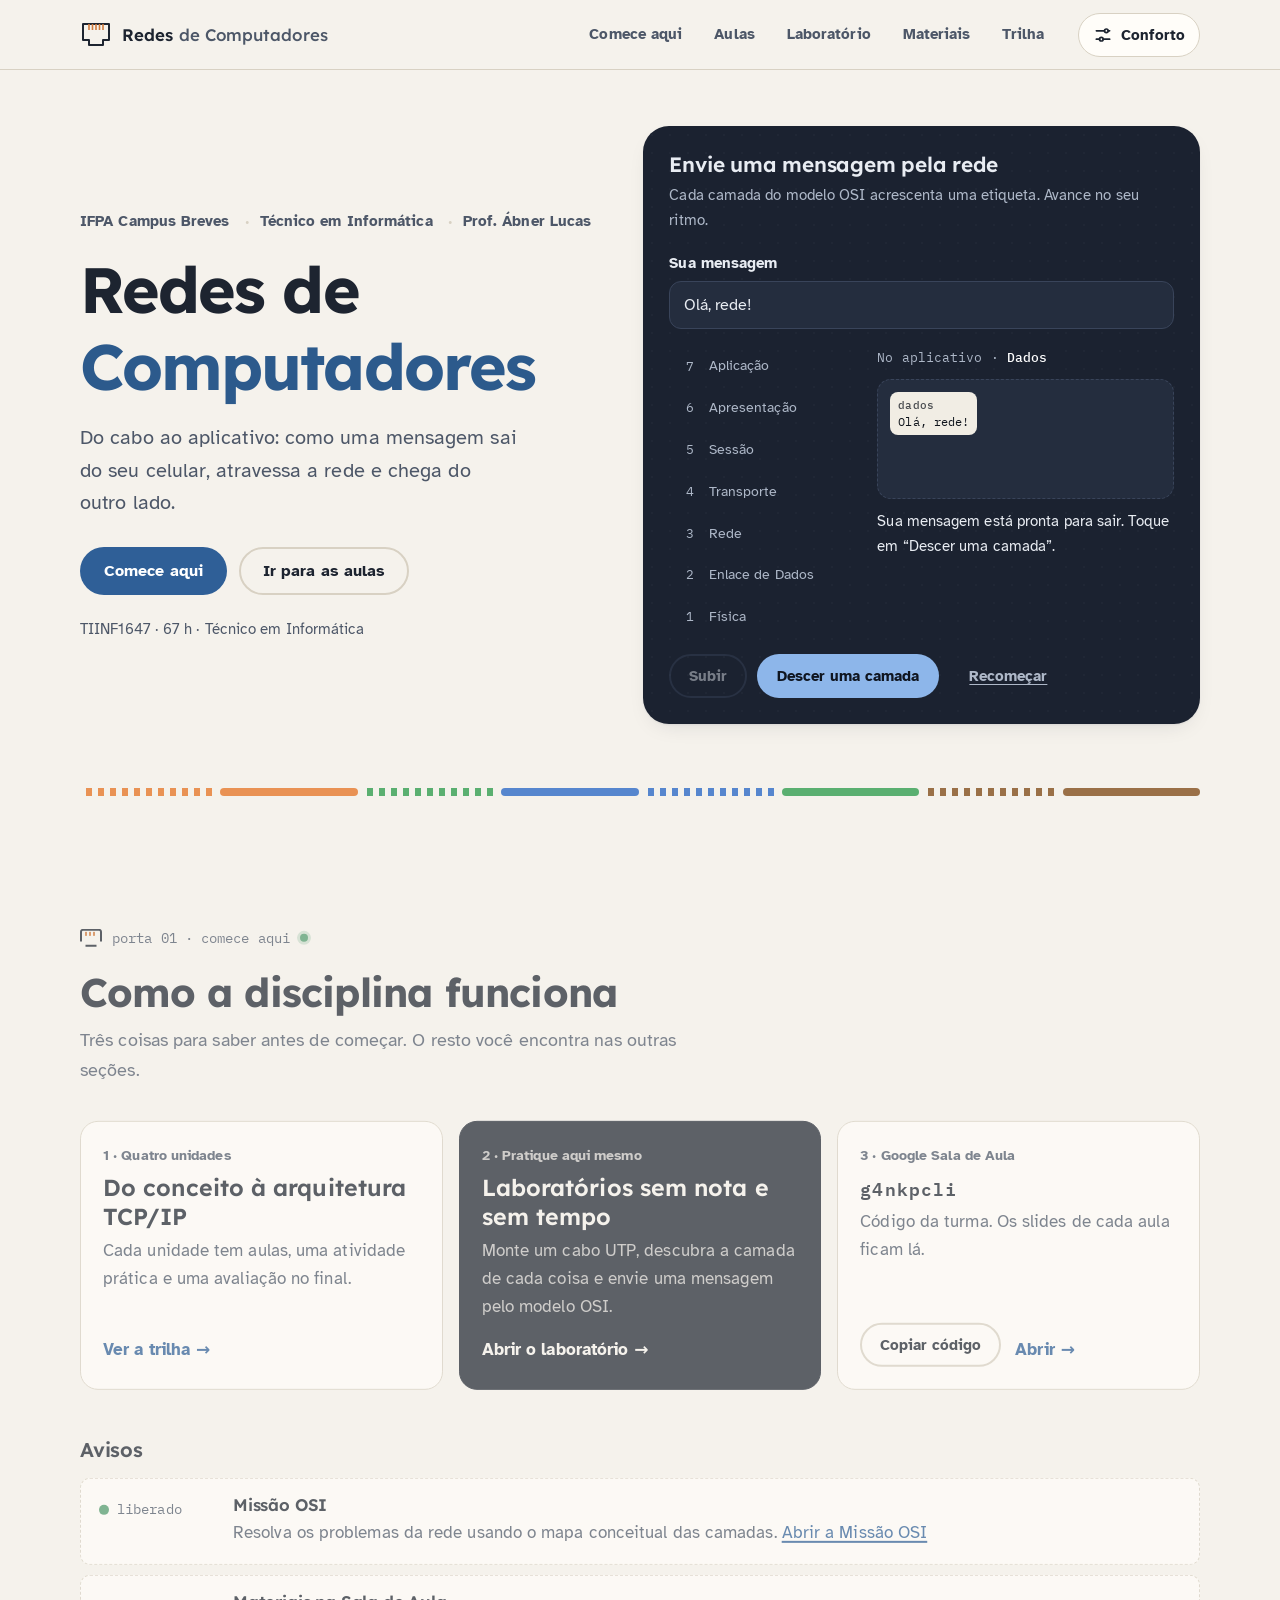
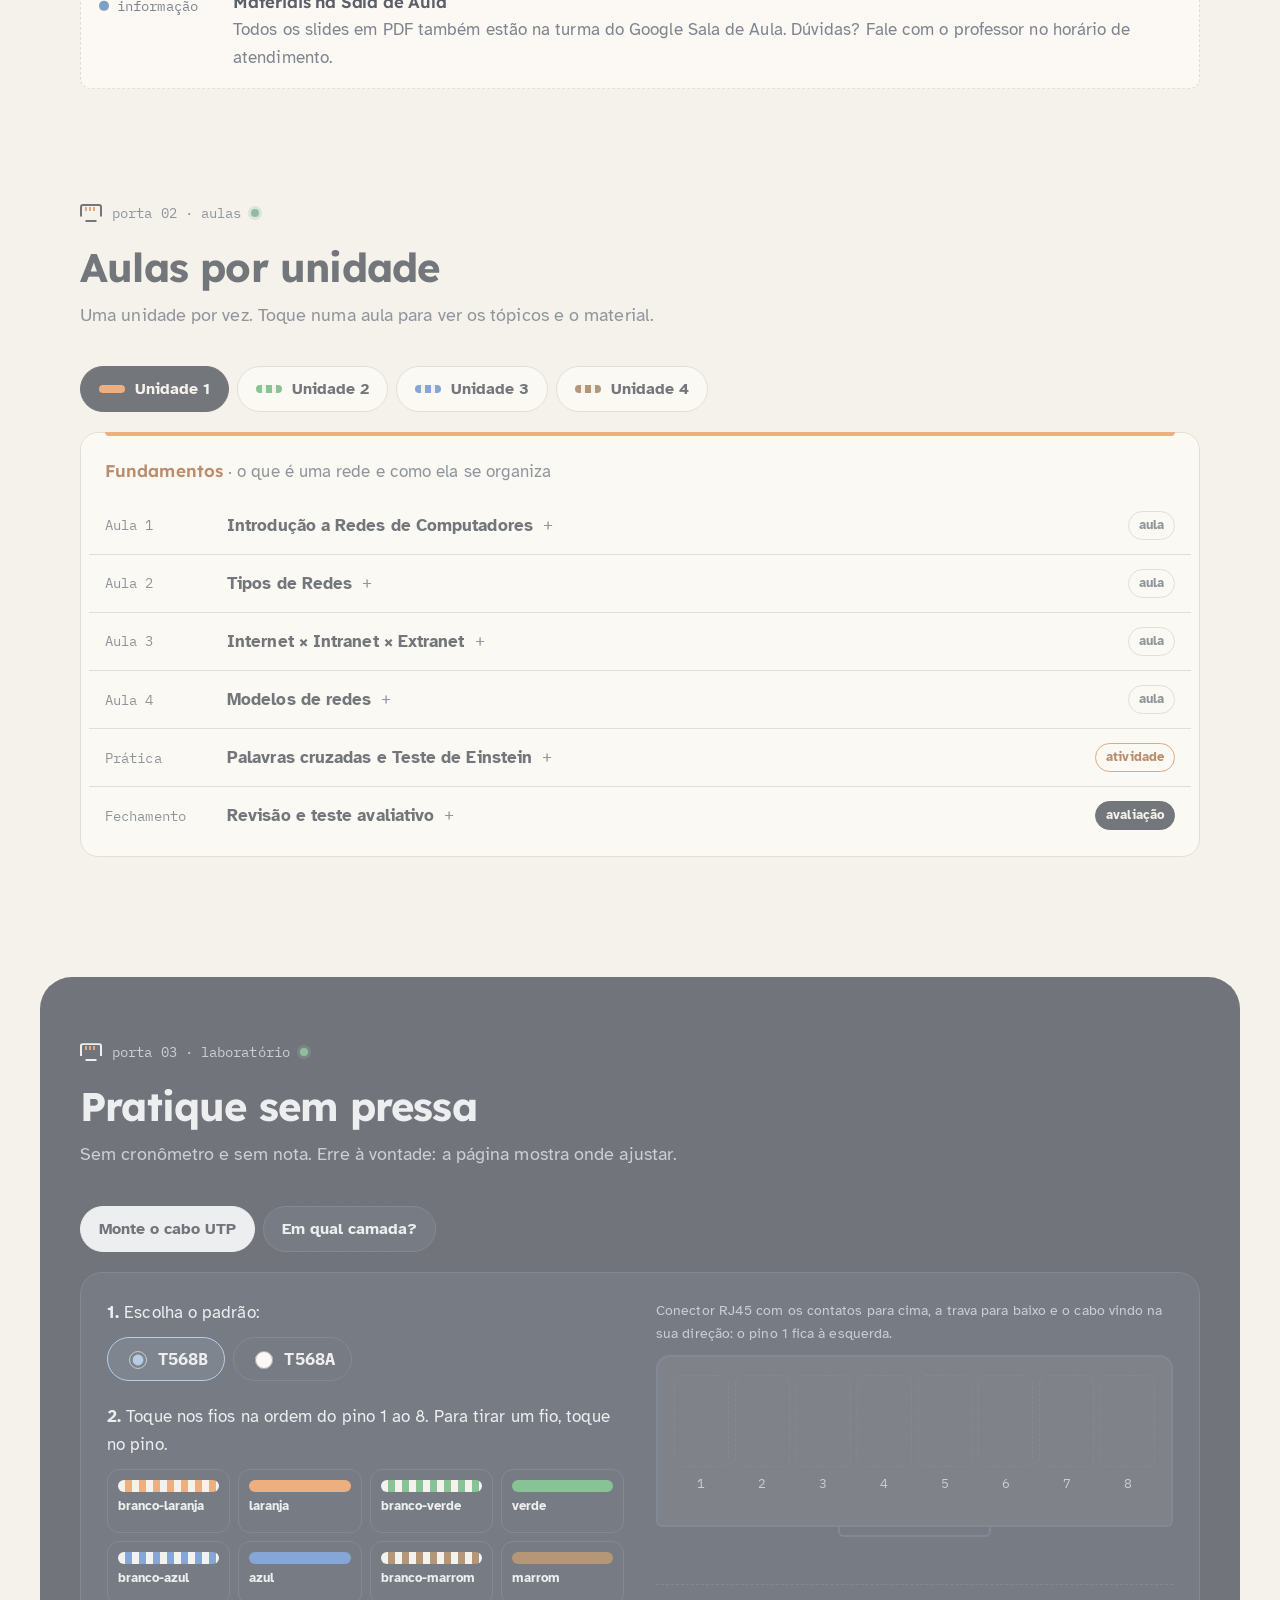
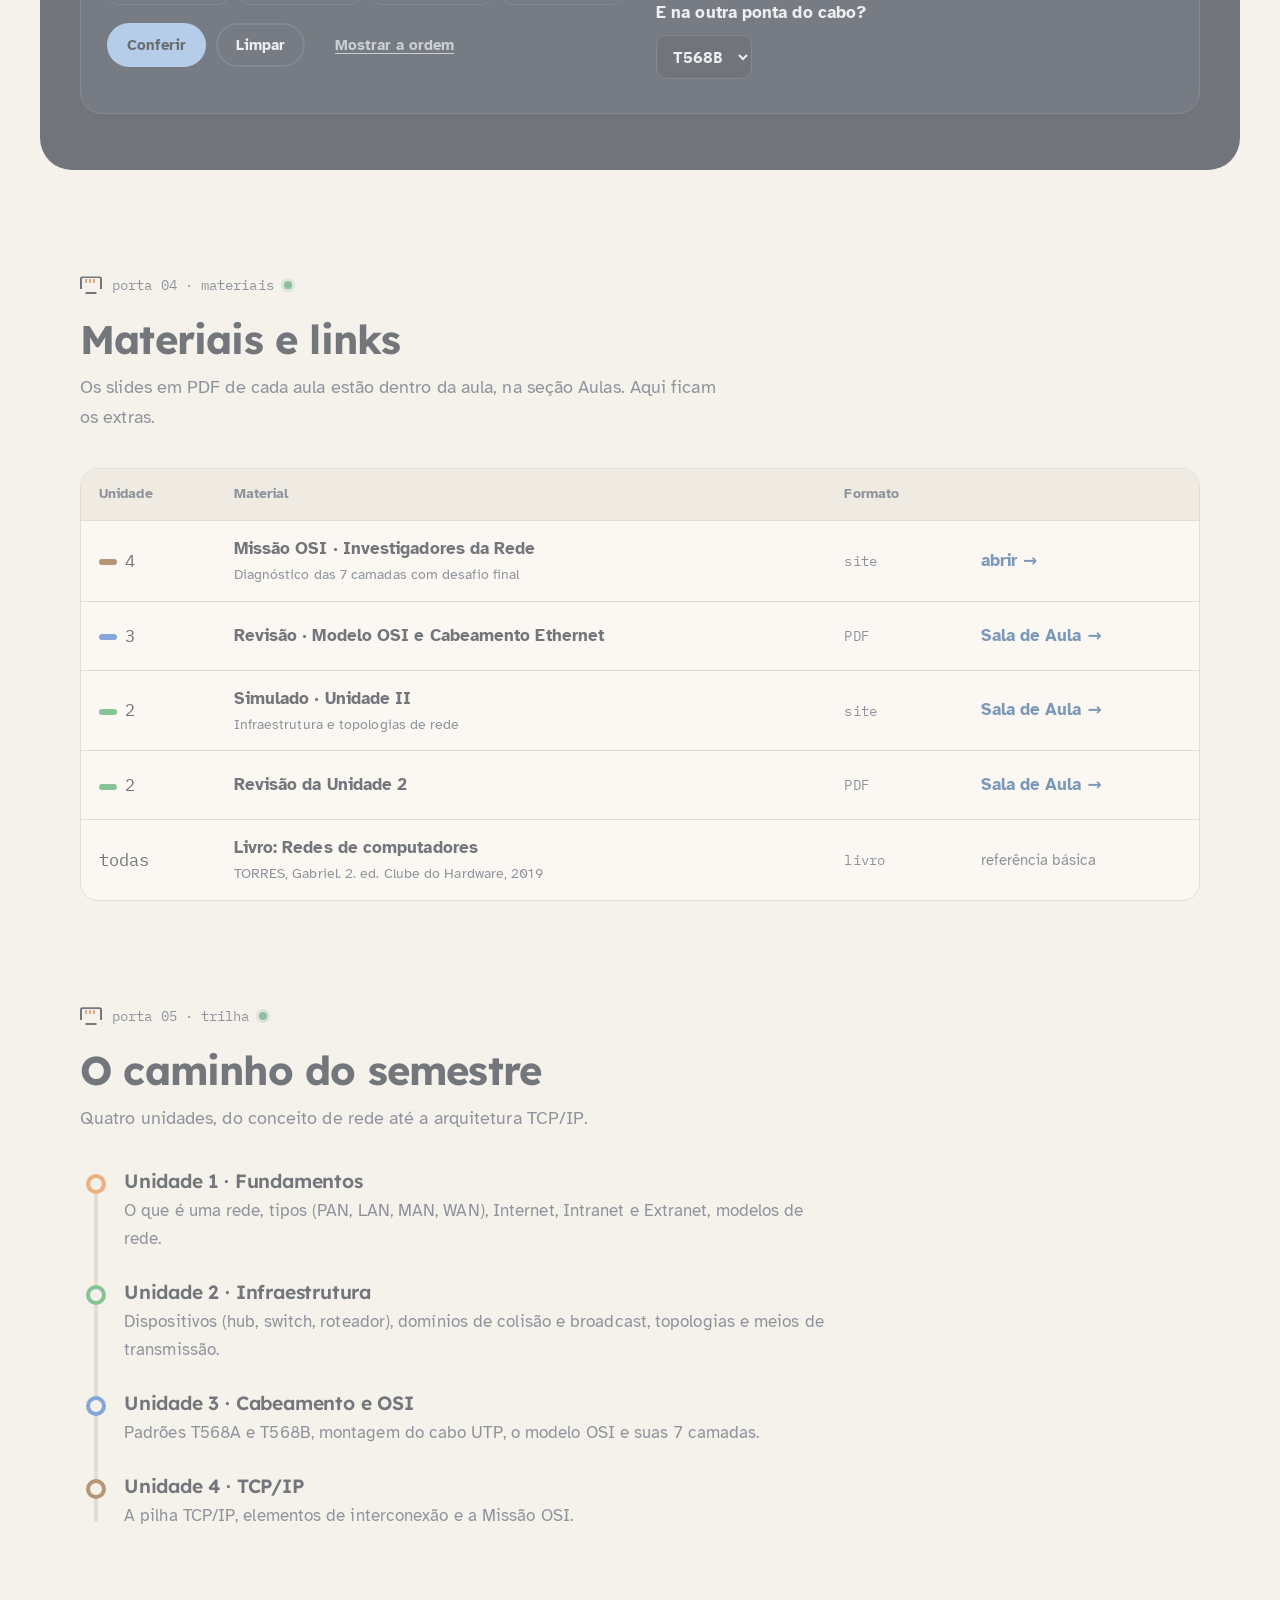
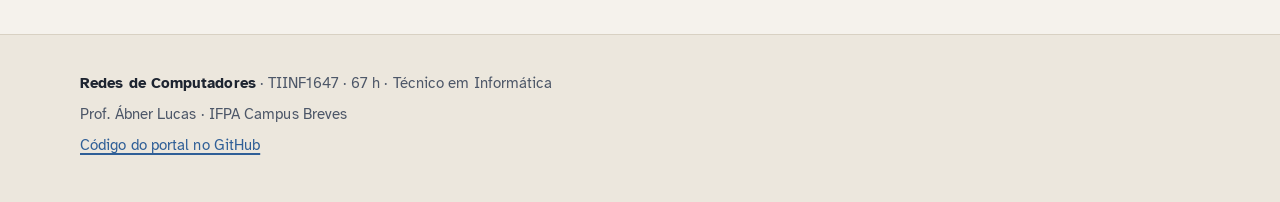
==== index.html @ 06b58ab9 "Portal da disciplina de Redes de Computadores Portal estático e sem datas: aulas por unidade, avisos" ====
<!DOCTYPE html>
<html lang="pt-BR">
<head>
    <meta charset="UTF-8">
    <meta name="viewport" content="width=device-width, initial-scale=1.0">
    <title>Redes de Computadores · IFPA Campus Breves</title>
    <meta name="description" content="Portal da disciplina de Redes de Computadores · Prof. Ábner Lucas · IFPA Campus Breves. Aulas por unidade, avisos, materiais e laboratórios de modelo OSI e cabo UTP.">
    <meta name="theme-color" content="#f5f2ec" media="(prefers-color-scheme: light)">
    <meta name="theme-color" content="#141922" media="(prefers-color-scheme: dark)">
    <link rel="icon" href="data:image/svg+xml,%3Csvg xmlns='http://www.w3.org/2000/svg' viewBox='0 0 32 32'%3E%3Crect width='32' height='32' rx='7' fill='%231b2230'/%3E%3Cpath d='M8 11h16v11h-4v3h-8v-3H8z' fill='none' stroke='%2384aee0' stroke-width='2.2' stroke-linejoin='round'/%3E%3Cpath d='M12 11v4M15 11v4M18 11v4M21 11v4' stroke='%23e69a64' stroke-width='1.6'/%3E%3C/svg%3E">

    <!-- Preferências aplicadas antes da primeira pintura (sem piscar):
         tema, modo calmo (sem animações) e texto maior. -->
    <script>
        (function () {
            var h = document.documentElement;
            function ler(k) { try { return localStorage.getItem(k); } catch (e) { return null; } }
            var tema = ler('rc:tema');
            var escuro = tema ? tema === 'escuro' : matchMedia('(prefers-color-scheme: dark)').matches;
            var calmo = ler('rc:calmo');
            h.dataset.tema = escuro ? 'escuro' : 'claro';
            h.dataset.calmo = calmo ? calmo : (matchMedia('(prefers-reduced-motion: reduce)').matches ? 'sim' : 'nao');
            h.dataset.texto = ler('rc:texto') || 'normal';
            h.classList.add('js');
        })();
    </script>

    <link rel="preconnect" href="https://fonts.googleapis.com">
    <link rel="preconnect" href="https://fonts.gstatic.com" crossorigin>
    <link href="https://fonts.googleapis.com/css2?family=Atkinson+Hyperlegible:ital,wght@0,400;0,700;1,400&family=IBM+Plex+Mono:wght@400;500&family=Lexend:wght@500;600;700&display=swap" rel="stylesheet">
    <link rel="stylesheet" href="style.css?v=2026.11.22b">
</head>
<body>
    <a class="pular" href="#conteudo">Pular para o conteúdo</a>

    <!-- Barra de leitura: um cabo que vai sendo "passado" -->
    <div class="progresso" aria-hidden="true"><span id="progresso-barra"></span></div>

    <!-- ============ CABEÇALHO (sempre visível: orientação previsível) ============ -->
    <header class="topo">
        <div class="topo-inner">
            <a href="#inicio" class="marca" aria-label="Redes de Computadores, voltar ao início">
                <svg class="marca-porta" viewBox="0 0 32 28" aria-hidden="true">
                    <path class="porta-corpo" d="M3 3h26v16h-6v5H9v-5H3z" />
                    <path class="porta-pinos" d="M9 3v6M12.5 3v6M16 3v6M19.5 3v6M23 3v6" />
                </svg>
                <span class="marca-texto">Redes <em>de Computadores</em></span>
            </a>

            <nav class="menu" id="menu" aria-label="Seções do portal">
                <a href="#comece">Comece aqui</a>
                <a href="#aulas">Aulas</a>
                <a href="#laboratorio">Laboratório</a>
                <a href="#materiais">Materiais</a>
                <a href="#trilha">Trilha</a>
            </nav>

            <div class="topo-acoes">
                <button class="botao-conforto" id="botao-conforto" type="button" aria-expanded="false" aria-controls="painel-conforto">
                    <svg viewBox="0 0 24 24" aria-hidden="true"><path d="M4 7h10M18 7h2M4 17h4M12 17h8" /><circle cx="16" cy="7" r="2.2" /><circle cx="10" cy="17" r="2.2" /></svg>
                    <span>Conforto</span>
                </button>
                <button class="botao-menu" id="botao-menu" type="button" aria-label="Abrir menu" aria-expanded="false" aria-controls="menu">
                    <span></span><span></span>
                </button>
            </div>
        </div>

        <!-- Painel de conforto: cada aluno ajusta a página do seu jeito (fica salvo no navegador) -->
        <div class="painel-conforto" id="painel-conforto" role="group" aria-label="Ajustes de conforto" hidden>
            <p class="painel-titulo">Deixe a página do seu jeito</p>
            <button type="button" class="chave" data-ajuste="calmo" aria-pressed="false">
                <span class="chave-trilho" aria-hidden="true"><span></span></span>
                <span><b>Modo calmo</b><small>Desliga animações e movimentos</small></span>
            </button>
            <button type="button" class="chave" data-ajuste="texto" aria-pressed="false">
                <span class="chave-trilho" aria-hidden="true"><span></span></span>
                <span><b>Texto maior</b><small>Aumenta letras e espaços</small></span>
            </button>
            <button type="button" class="chave" data-ajuste="tema" aria-pressed="false">
                <span class="chave-trilho" aria-hidden="true"><span></span></span>
                <span><b>Tema escuro</b><small>Menos brilho na tela</small></span>
            </button>
        </div>
    </header>

    <main id="conteudo">

        <!-- ============ ABERTURA ============ -->
        <section id="inicio" class="abertura">
            <div class="abertura-grade">
                <div class="abertura-texto">
                    <p class="kicker">
                        <span>IFPA Campus Breves</span>
                        <span>Técnico em Informática</span>
                        <span>Prof. Ábner Lucas</span>
                    </p>
                    <h1 class="titulo-grande">Redes de <span>Computadores</span></h1>
                    <p class="lead">Do cabo ao aplicativo: como uma mensagem sai do seu celular, atravessa a rede e chega do outro lado.</p>
                    <div class="botoes">
                        <a class="botao botao-cheio" href="#comece">Comece aqui</a>
                        <a class="botao botao-linha" href="#aulas">Ir para as aulas</a>
                    </div>
                    <p class="nota-rodape-hero">TIINF1647 · 67 h · Técnico em Informática</p>
                </div>

                <!-- Laboratório principal: encapsulamento passo a passo (o aluno controla o ritmo) -->
                <div class="lab-envio" id="lab-envio" aria-labelledby="envio-titulo">
                    <div class="lab-cabeca">
                        <h2 id="envio-titulo" class="lab-titulo">Envie uma mensagem pela rede</h2>
                        <p class="lab-sub">Cada camada do modelo OSI acrescenta uma etiqueta. Avance no seu ritmo.</p>
                    </div>

                    <label class="campo" for="envio-texto">
                        <span>Sua mensagem</span>
                        <input id="envio-texto" type="text" maxlength="40" value="Olá, rede!" autocomplete="off">
                    </label>

                    <div class="envio-corpo">
                        <ol class="pilha-osi" id="pilha-osi" aria-label="Camadas do modelo OSI"></ol>
                        <div class="envelope-area">
                            <p class="envelope-rotulo" id="envelope-pdu">Dados</p>
                            <div class="envelope" id="envelope" aria-hidden="true"></div>
                            <p class="envelope-explica" id="envelope-explica"></p>
                        </div>
                    </div>

                    <div class="lab-controles">
                        <button class="botao botao-linha botao-peq" type="button" id="envio-voltar">Subir</button>
                        <button class="botao botao-cheio botao-peq" type="button" id="envio-avancar">Descer uma camada</button>
                        <button class="botao botao-texto botao-peq" type="button" id="envio-reiniciar">Recomeçar</button>
                    </div>
                    <p class="sr-only" id="envio-status" aria-live="polite"></p>
                </div>
            </div>
        </section>

        <!-- Divisor: as 8 vias de um cabo T568B, na ordem dos pinos -->
        <div class="cabo-divisor" aria-hidden="true">
            <span class="via v-bl"></span><span class="via v-l"></span><span class="via v-bv"></span><span class="via v-a"></span>
            <span class="via v-ba"></span><span class="via v-v"></span><span class="via v-bm"></span><span class="via v-m"></span>
        </div>

        <!-- ============ COMECE AQUI ============ -->
        <section id="comece" class="secao" data-cena>
            <div class="secao-cabeca">
                <p class="etiqueta"><span class="porta-mini" aria-hidden="true"></span>porta 01 · comece aqui</p>
                <h2 class="titulo-secao">Como a disciplina funciona</h2>
                <p class="secao-intro">Três coisas para saber antes de começar. O resto você encontra nas outras seções.</p>
            </div>

            <div class="agora-grade">
                <article class="painel-agora">
                    <p class="painel-rotulo">1 · Quatro unidades</p>
                    <p class="painel-valor">Do conceito à arquitetura TCP/IP</p>
                    <p class="painel-detalhe">Cada unidade tem aulas, uma atividade prática e uma avaliação no final.</p>
                    <a class="link-seta" href="#trilha">Ver a trilha</a>
                </article>

                <article class="painel-agora painel-destaque">
                    <p class="painel-rotulo">2 · Pratique aqui mesmo</p>
                    <p class="painel-valor">Laboratórios sem nota e sem tempo</p>
                    <p class="painel-detalhe">Monte um cabo UTP, descubra a camada de cada coisa e envie uma mensagem pelo modelo OSI.</p>
                    <a class="link-seta" href="#laboratorio">Abrir o laboratório</a>
                </article>

                <!-- Troque o código abaixo a cada nova turma -->
                <article class="painel-agora">
                    <p class="painel-rotulo">3 · Google Sala de Aula</p>
                    <p class="painel-valor painel-codigo"><code id="codigo-sala">g4nkpcli</code></p>
                    <p class="painel-detalhe">Código da turma. Os slides de cada aula ficam lá.</p>
                    <div class="painel-acoes">
                        <button class="botao botao-linha botao-peq" type="button" id="copiar-codigo">Copiar código</button>
                        <a class="link-seta" href="https://classroom.google.com/" target="_blank" rel="noopener noreferrer">Abrir<span class="sr-only"> o Google Sala de Aula (abre em nova aba)</span></a>
                    </div>
                    <p class="sr-only" id="copiar-status" aria-live="polite"></p>
                </article>
            </div>

            <h3 class="subtitulo">Avisos</h3>
            <!--
                COMO ADICIONAR UM AVISO
                1. Copie um <li class="aviso"> e cole no TOPO da lista.
                2. data-tipo: "info" (informação, azul), "prazo" (atenção, laranja) ou "ok" (liberado, verde).
                3. Troque o rótulo (<span class="aviso-tipo">), o título e o texto.
                Dica: mantenha no máximo 3 avisos; apague os antigos.
            -->
            <ul class="avisos">
                <li class="aviso" data-tipo="ok">
                    <span class="aviso-tipo">liberado</span>
                    <div>
                        <h4>Missão OSI</h4>
                        <p>Resolva os problemas da rede usando o mapa conceitual das camadas. <a href="https://osi.profabnerlucas.com/" target="_blank" rel="noopener noreferrer">Abrir a Missão OSI<span class="sr-only"> (abre em nova aba)</span></a></p>
                    </div>
                </li>
                <li class="aviso" data-tipo="info">
                    <span class="aviso-tipo">informação</span>
                    <div>
                        <h4>Materiais na Sala de Aula</h4>
                        <p>Todos os slides em PDF também estão na turma do Google Sala de Aula. Dúvidas? Fale com o professor no horário de atendimento.</p>
                    </div>
                </li>
            </ul>
        </section>

        <!-- ============ AULAS ============ -->
        <section id="aulas" class="secao" data-cena>
            <div class="secao-cabeca">
                <p class="etiqueta"><span class="porta-mini" aria-hidden="true"></span>porta 02 · aulas</p>
                <h2 class="titulo-secao">Aulas por unidade</h2>
                <p class="secao-intro">Uma unidade por vez. Toque numa aula para ver os tópicos e o material.</p>
            </div>

            <!-- Cada unidade tem a cor de um par do cabo de rede. A última aba aberta fica lembrada no navegador. -->
            <div class="abas" role="tablist" aria-label="Unidades">
                <button role="tab" class="aba" id="aba-u1" aria-controls="u1" aria-selected="true" data-par="laranja"><span class="aba-cor" aria-hidden="true"></span>Unidade 1</button>
                <button role="tab" class="aba" id="aba-u2" aria-controls="u2" aria-selected="false" data-par="verde" tabindex="-1"><span class="aba-cor" aria-hidden="true"></span>Unidade 2</button>
                <button role="tab" class="aba" id="aba-u3" aria-controls="u3" aria-selected="false" data-par="azul" tabindex="-1"><span class="aba-cor" aria-hidden="true"></span>Unidade 3</button>
                <button role="tab" class="aba" id="aba-u4" aria-controls="u4" aria-selected="false" data-par="marrom" tabindex="-1"><span class="aba-cor" aria-hidden="true"></span>Unidade 4</button>
            </div>

            <!--
                COMO ADICIONAR UMA AULA
                1. Dentro do painel da unidade (<div role="tabpanel">), copie um <li class="aula">.
                2. data-tipo: "aula", "atividade" ou "avaliacao". Troque o número, o título, os tópicos e o material.
                3. Material em PDF: coloque o arquivo em docs/ e use href="./docs/NomeDoArquivo.pdf".
                   Enquanto o PDF estiver só na Sala de Aula, o link aponta para lá.
            -->
            <div class="paineis-unidade">
                <!-- UNIDADE 1 -->
                <div role="tabpanel" class="painel-unidade" id="u1" aria-labelledby="aba-u1" data-par="laranja">
                    <p class="unidade-resumo"><b>Fundamentos</b> · o que é uma rede e como ela se organiza</p>
                    <ul class="aulas">
                        <li class="aula" data-tipo="aula">
                            <details>
                                <summary><span class="aula-num">Aula 1</span><span class="aula-titulo">Introdução a Redes de Computadores</span><span class="selo">aula</span></summary>
                                <div class="aula-corpo">
                                    <ul class="topicos"><li>Apresentação da disciplina</li><li>Conceitos fundamentais em redes</li><li>Evolução das redes</li><li>Algumas classificações de redes</li><li>Questões sociais</li></ul>
                                    <p class="material">Material: <a href="https://classroom.google.com/" target="_blank" rel="noopener noreferrer">Introdução às Redes (PDF, na Sala de Aula)<span class="sr-only"> (abre em nova aba)</span></a></p>
                                </div>
                            </details>
                        </li>
                        <li class="aula" data-tipo="aula">
                            <details>
                                <summary><span class="aula-num">Aula 2</span><span class="aula-titulo">Tipos de Redes</span><span class="selo">aula</span></summary>
                                <div class="aula-corpo">
                                    <ul class="topicos"><li>Classificação das redes quanto à abrangência</li><li>Redes PAN, LAN, CAN, MAN e WAN e suas versões sem fio</li></ul>
                                    <p class="material">Material: <a href="https://classroom.google.com/" target="_blank" rel="noopener noreferrer">Tipos de Redes (PDF, na Sala de Aula)<span class="sr-only"> (abre em nova aba)</span></a></p>
                                </div>
                            </details>
                        </li>
                        <li class="aula" data-tipo="aula">
                            <details>
                                <summary><span class="aula-num">Aula 3</span><span class="aula-titulo">Internet × Intranet × Extranet</span><span class="selo">aula</span></summary>
                                <div class="aula-corpo">
                                    <ul class="topicos"><li>Navegando pelos mares da Net</li><li>Diferenças entre Internet, Intranet e Extranet</li><li>Benefícios e desafios do uso de Intranet e Extranet</li></ul>
                                    <p class="material">Material: <a href="https://classroom.google.com/" target="_blank" rel="noopener noreferrer">Internet, Intranet e Extranet (PDF, na Sala de Aula)<span class="sr-only"> (abre em nova aba)</span></a></p>
                                </div>
                            </details>
                        </li>
                        <li class="aula" data-tipo="aula">
                            <details>
                                <summary><span class="aula-num">Aula 4</span><span class="aula-titulo">Modelos de redes</span><span class="selo">aula</span></summary>
                                <div class="aula-corpo">
                                    <ul class="topicos"><li>Modelo centralizado</li><li>Modelo cliente-servidor</li><li>Modelo distribuído</li><li>Modelo ponto a ponto</li></ul>
                                    <p class="material">Material: <a href="https://classroom.google.com/" target="_blank" rel="noopener noreferrer">Modelos de Redes (PDF, na Sala de Aula)<span class="sr-only"> (abre em nova aba)</span></a></p>
                                </div>
                            </details>
                        </li>
                        <li class="aula" data-tipo="atividade">
                            <details>
                                <summary><span class="aula-num">Prática</span><span class="aula-titulo">Palavras cruzadas e Teste de Einstein</span><span class="selo">atividade</span></summary>
                                <div class="aula-corpo"><p>Atividade em sala: jogo de palavras cruzadas com os termos da unidade e o desafio do Teste de Einstein.</p></div>
                            </details>
                        </li>
                        <li class="aula" data-tipo="avaliacao">
                            <details>
                                <summary><span class="aula-num">Fechamento</span><span class="aula-titulo">Revisão e teste avaliativo</span><span class="selo">avaliação</span></summary>
                                <div class="aula-corpo"><p>Revisão da unidade e 1ª avaliação.</p></div>
                            </details>
                        </li>
                    </ul>
                </div>

                <!-- UNIDADE 2 -->
                <div role="tabpanel" class="painel-unidade" id="u2" aria-labelledby="aba-u2" data-par="verde" hidden>
                    <p class="unidade-resumo"><b>Infraestrutura e topologias</b> · os equipamentos e os caminhos da rede</p>
                    <ul class="aulas">
                        <li class="aula" data-tipo="aula">
                            <details>
                                <summary><span class="aula-num">Aula 5</span><span class="aula-titulo">Dispositivos de interconexão de redes</span><span class="selo">aula</span></summary>
                                <div class="aula-corpo">
                                    <ul class="topicos"><li>Placa de rede</li><li>Repetidor e hub</li><li>Ponte e modem</li><li>Switch e roteador</li></ul>
                                    <p class="material">Material: <a href="https://classroom.google.com/" target="_blank" rel="noopener noreferrer">Dispositivos de interconexão (PDF, na Sala de Aula)<span class="sr-only"> (abre em nova aba)</span></a></p>
                                </div>
                            </details>
                        </li>
                        <li class="aula" data-tipo="aula">
                            <details>
                                <summary><span class="aula-num">Aula 6</span><span class="aula-titulo">Domínios e tipos de servidores</span><span class="selo">aula</span></summary>
                                <div class="aula-corpo">
                                    <ul class="topicos"><li>Domínio de broadcast</li><li>Domínio de colisão</li></ul>
                                    <p class="material">Material: <a href="https://classroom.google.com/" target="_blank" rel="noopener noreferrer">Domínios em redes (PDF, na Sala de Aula)<span class="sr-only"> (abre em nova aba)</span></a></p>
                                </div>
                            </details>
                        </li>
                        <li class="aula" data-tipo="aula">
                            <details>
                                <summary><span class="aula-num">Aula 7</span><span class="aula-titulo">Topologias e arquiteturas de redes</span><span class="selo">aula</span></summary>
                                <div class="aula-corpo">
                                    <ul class="topicos"><li>Tipos de transmissão de dados</li><li>Topologias físicas</li></ul>
                                    <p class="material">Material: <a href="https://classroom.google.com/" target="_blank" rel="noopener noreferrer">Topologias (PDF, na Sala de Aula)<span class="sr-only"> (abre em nova aba)</span></a></p>
                                </div>
                            </details>
                        </li>
                        <li class="aula" data-tipo="atividade">
                            <details>
                                <summary><span class="aula-num">Prática</span><span class="aula-titulo">A Vila Linkshire</span><span class="selo">atividade</span></summary>
                                <div class="aula-corpo"><p>Atividade em sala de aula.</p></div>
                            </details>
                        </li>
                        <li class="aula" data-tipo="aula">
                            <details>
                                <summary><span class="aula-num">Aula 8</span><span class="aula-titulo">Meios de transmissão</span><span class="selo">aula</span></summary>
                                <div class="aula-corpo">
                                    <ul class="topicos"><li>Meios guiados: fios de cobre e fibra óptica</li><li>Meios não guiados</li></ul>
                                    <p class="material">Material: <a href="https://classroom.google.com/" target="_blank" rel="noopener noreferrer">Meios de transmissão (PDF, na Sala de Aula)<span class="sr-only"> (abre em nova aba)</span></a></p>
                                </div>
                            </details>
                        </li>
                        <li class="aula" data-tipo="avaliacao">
                            <details>
                                <summary><span class="aula-num">Fechamento</span><span class="aula-titulo">Revisão e atividades avaliativas</span><span class="selo">avaliação</span></summary>
                                <div class="aula-corpo">
                                    <ul class="topicos"><li>Revisão da Unidade 2 (PDF)</li><li>Simulado · Unidade II: Infraestrutura e Topologias de Rede</li><li>Recuperação da 2ª avaliação</li></ul>
                                    <p class="material">Os materiais estão na <a href="https://classroom.google.com/" target="_blank" rel="noopener noreferrer">Sala de Aula<span class="sr-only"> (abre em nova aba)</span></a>.</p>
                                </div>
                            </details>
                        </li>
                    </ul>
                </div>

                <!-- UNIDADE 3 -->
                <div role="tabpanel" class="painel-unidade" id="u3" aria-labelledby="aba-u3" data-par="azul" hidden>
                    <p class="unidade-resumo"><b>Cabeamento e modelo OSI</b> · do cabo às sete camadas</p>
                    <ul class="aulas">
                        <li class="aula" data-tipo="aula">
                            <details>
                                <summary><span class="aula-num">Aula 9</span><span class="aula-titulo">Padrões em cabos Ethernet</span><span class="selo">aula</span></summary>
                                <div class="aula-corpo">
                                    <ul class="topicos"><li>Padrões de pinagem T568A e T568B</li><li>Diafonia e a técnica do cancelamento</li><li>Cabo pino a pino (direto) e crossover (cruzado)</li></ul>
                                    <p class="material">Material: <a href="https://classroom.google.com/" target="_blank" rel="noopener noreferrer">Padrões em cabos Ethernet (PDF, na Sala de Aula)<span class="sr-only"> (abre em nova aba)</span></a> · Pratique no <a href="#laboratorio">laboratório do cabo UTP</a>.</p>
                                </div>
                            </details>
                        </li>
                        <li class="aula" data-tipo="atividade">
                            <details>
                                <summary><span class="aula-num">Aula 10</span><span class="aula-titulo">Montando cabo UTP</span><span class="selo">prática</span></summary>
                                <div class="aula-corpo">
                                    <ul class="topicos"><li>Padrões de pinagem T568A e T568B</li><li>Confecção do cabo em sala</li></ul>
                                    <p class="material">Material: <a href="https://classroom.google.com/" target="_blank" rel="noopener noreferrer">Montando cabo UTP (PDF, na Sala de Aula)<span class="sr-only"> (abre em nova aba)</span></a></p>
                                </div>
                            </details>
                        </li>
                        <li class="aula" data-tipo="aula">
                            <details>
                                <summary><span class="aula-num">Aula 11</span><span class="aula-titulo">Modelo teórico de redes: OSI</span><span class="selo">aula</span></summary>
                                <div class="aula-corpo">
                                    <ul class="topicos"><li>Padronização</li><li>A ISO</li><li>O modelo OSI</li></ul>
                                    <p class="material">Material: <a href="https://classroom.google.com/" target="_blank" rel="noopener noreferrer">Modelo teórico de redes (PDF, na Sala de Aula)<span class="sr-only"> (abre em nova aba)</span></a></p>
                                </div>
                            </details>
                        </li>
                        <li class="aula" data-tipo="aula">
                            <details>
                                <summary><span class="aula-num">Aula 12</span><span class="aula-titulo">Camadas do modelo OSI</span><span class="selo">aula</span></summary>
                                <div class="aula-corpo">
                                    <ul class="topicos"><li>Aplicação, Apresentação e Sessão</li><li>Transporte e Rede</li><li>Enlace de Dados e Física</li></ul>
                                    <p class="material">Material: <a href="https://classroom.google.com/" target="_blank" rel="noopener noreferrer">Camadas do modelo OSI (PDF, na Sala de Aula)<span class="sr-only"> (abre em nova aba)</span></a> · Teste no <a href="#inicio">laboratório de envio</a>.</p>
                                </div>
                            </details>
                        </li>
                        <li class="aula" data-tipo="avaliacao">
                            <details>
                                <summary><span class="aula-num">Fechamento</span><span class="aula-titulo">Revisão e teste avaliativo</span><span class="selo">avaliação</span></summary>
                                <div class="aula-corpo">
                                    <p>Teste em sala sobre modelo OSI e cabeamento, com questionário de apoio.</p>
                                    <p class="material">Material: <a href="https://classroom.google.com/" target="_blank" rel="noopener noreferrer">Revisão · Modelo OSI e Cabeamento Ethernet (PDF, na Sala de Aula)<span class="sr-only"> (abre em nova aba)</span></a></p>
                                </div>
                            </details>
                        </li>
                    </ul>
                </div>

                <!-- UNIDADE 4 -->
                <div role="tabpanel" class="painel-unidade" id="u4" aria-labelledby="aba-u4" data-par="marrom" hidden>
                    <p class="unidade-resumo"><b>Arquitetura TCP/IP</b> · o modelo que a internet usa de verdade</p>
                    <ul class="aulas">
                        <li class="aula" data-tipo="aula">
                            <details>
                                <summary><span class="aula-num">Aula 13</span><span class="aula-titulo">Arquitetura de redes: TCP/IP</span><span class="selo">aula</span></summary>
                                <div class="aula-corpo">
                                    <ul class="topicos"><li>Pilha de protocolos e camadas do TCP/IP</li><li>Elementos de interconexão</li></ul>
                                    <p class="material">Material: <a href="https://classroom.google.com/" target="_blank" rel="noopener noreferrer">Modelo TCP/IP (PDF, na Sala de Aula)<span class="sr-only"> (abre em nova aba)</span></a></p>
                                </div>
                            </details>
                        </li>
                        <li class="aula" data-tipo="atividade">
                            <details>
                                <summary><span class="aula-num">Prática</span><span class="aula-titulo">Missão OSI</span><span class="selo">atividade</span></summary>
                                <div class="aula-corpo">
                                    <p>Objetivo: identificar e resolver problemas ligados ao modelo OSI, usando o mapa conceitual como referência.</p>
                                    <ul class="topicos"><li>Acesse a plataforma pelo botão abaixo</li><li>Responda com suas palavras, de acordo com o que conseguiu compreender</li></ul>
                                    <p class="material"><a class="botao botao-cheio botao-peq" href="https://osi.profabnerlucas.com/" target="_blank" rel="noopener noreferrer">Abrir a Missão OSI<span class="sr-only"> (abre em nova aba)</span></a></p>
                                </div>
                            </details>
                        </li>
                        <li class="aula" data-tipo="avaliacao">
                            <details>
                                <summary><span class="aula-num">Fechamento</span><span class="aula-titulo">Avaliação final da unidade</span><span class="selo">avaliação</span></summary>
                                <div class="aula-corpo"><p>Revisão do modelo OSI e da arquitetura TCP/IP.</p></div>
                            </details>
                        </li>
                    </ul>
                </div>
            </div>
        </section>

        <!-- ============ LABORATÓRIO (palco escuro) ============ -->
        <section id="laboratorio" class="secao secao-palco" data-cena>
            <div class="secao-cabeca">
                <p class="etiqueta"><span class="porta-mini" aria-hidden="true"></span>porta 03 · laboratório</p>
                <h2 class="titulo-secao">Pratique sem pressa</h2>
                <p class="secao-intro">Sem cronômetro e sem nota. Erre à vontade: a página mostra onde ajustar.</p>
            </div>

            <div class="abas abas-palco" role="tablist" aria-label="Laboratórios">
                <button role="tab" class="aba" id="aba-cabo" aria-controls="lab-cabo" aria-selected="true">Monte o cabo UTP</button>
                <button role="tab" class="aba" id="aba-camada" aria-controls="lab-camada" aria-selected="false" tabindex="-1">Em qual camada?</button>
            </div>

            <!-- Lab 1: cabo UTP -->
            <div role="tabpanel" class="lab-painel" id="lab-cabo" aria-labelledby="aba-cabo">
                <div class="cabo-grade">
                    <div class="cabo-instrucoes">
                        <p class="passo"><b>1.</b> Escolha o padrão:</p>
                        <div class="seletor" role="radiogroup" aria-label="Padrão da ponta A">
                            <label><input type="radio" name="padrao" value="T568B" checked> T568B</label>
                            <label><input type="radio" name="padrao" value="T568A"> T568A</label>
                        </div>
                        <p class="passo"><b>2.</b> Toque nos fios na ordem do pino 1 ao 8. Para tirar um fio, toque no pino.</p>
                        <div class="fios" id="fios" aria-label="Fios disponíveis"></div>
                        <div class="lab-controles">
                            <button class="botao botao-cheio botao-peq" type="button" id="cabo-conferir">Conferir</button>
                            <button class="botao botao-linha botao-peq" type="button" id="cabo-limpar">Limpar</button>
                            <button class="botao botao-texto botao-peq" type="button" id="cabo-dica" aria-pressed="false">Mostrar a ordem</button>
                        </div>
                    </div>

                    <div class="conector-area">
                        <p class="conector-legenda">Conector RJ45 com os contatos para cima, a trava para baixo e o cabo vindo na sua direção: o pino 1 fica à esquerda.</p>
                        <ol class="conector" id="conector" aria-label="Pinos do conector RJ45"></ol>
                        <ol class="dica-ordem" id="dica-ordem" hidden></ol>
                        <div class="cabo-resultado" id="cabo-resultado" aria-live="polite"></div>
                        <div class="ponta-b" id="ponta-b" hidden>
                            <label for="ponta-b-padrao">E na outra ponta do cabo?</label>
                            <select id="ponta-b-padrao">
                                <option value="T568B">T568B</option>
                                <option value="T568A">T568A</option>
                            </select>
                            <p id="ponta-b-tipo"></p>
                        </div>
                    </div>
                </div>
            </div>

            <!-- Lab 2: em qual camada? -->
            <div role="tabpanel" class="lab-painel" id="lab-camada" aria-labelledby="aba-camada" hidden>
                <div class="quiz">
                    <p class="quiz-progresso" id="quiz-progresso">Item 1 de 14 · 0 acertos</p>
                    <p class="quiz-termo" id="quiz-termo">Roteador</p>
                    <p class="quiz-pergunta">Em qual camada do modelo OSI isso trabalha?</p>
                    <div class="quiz-opcoes" id="quiz-opcoes"></div>
                    <div class="quiz-retorno" id="quiz-retorno" aria-live="polite"></div>
                    <div class="lab-controles">
                        <button class="botao botao-cheio botao-peq" type="button" id="quiz-proximo" disabled>Próximo</button>
                        <button class="botao botao-texto botao-peq" type="button" id="quiz-reiniciar">Recomeçar</button>
                    </div>
                </div>
            </div>
        </section>

        <!-- ============ MATERIAIS ============ -->
        <section id="materiais" class="secao" data-cena>
            <div class="secao-cabeca">
                <p class="etiqueta"><span class="porta-mini" aria-hidden="true"></span>porta 04 · materiais</p>
                <h2 class="titulo-secao">Materiais e links</h2>
                <p class="secao-intro">Os slides em PDF de cada aula estão dentro da aula, na seção Aulas. Aqui ficam os extras.</p>
            </div>

            <!--
                COMO ADICIONAR UM MATERIAL
                1. PDF: coloque o arquivo em docs/ e use href="./docs/NomeDoArquivo.pdf".
                   Site: use o endereço completo e mantenha target="_blank" rel="noopener noreferrer".
                2. Copie uma <tr> e troque unidade, nome, formato e link.
            -->
            <div class="tabela-envoltorio">
                <table class="tabela">
                    <thead>
                        <tr><th scope="col">Unidade</th><th scope="col">Material</th><th scope="col">Formato</th><th scope="col"><span class="sr-only">Ação</span></th></tr>
                    </thead>
                    <tbody>
                        <tr>
                            <td data-rotulo="Unidade"><span class="par par-marrom" aria-hidden="true"></span>4</td>
                            <td data-rotulo="Material"><b>Missão OSI · Investigadores da Rede</b><small>Diagnóstico das 7 camadas com desafio final</small></td>
                            <td data-rotulo="Formato">site</td>
                            <td><a class="link-seta" href="https://osi.profabnerlucas.com/" target="_blank" rel="noopener noreferrer">abrir<span class="sr-only"> a Missão OSI (abre em nova aba)</span></a></td>
                        </tr>
                        <tr>
                            <td data-rotulo="Unidade"><span class="par par-azul" aria-hidden="true"></span>3</td>
                            <td data-rotulo="Material"><b>Revisão · Modelo OSI e Cabeamento Ethernet</b></td>
                            <td data-rotulo="Formato">PDF</td>
                            <td><a class="link-seta" href="https://classroom.google.com/" target="_blank" rel="noopener noreferrer">Sala de Aula<span class="sr-only"> (abre em nova aba)</span></a></td>
                        </tr>
                        <tr>
                            <td data-rotulo="Unidade"><span class="par par-verde" aria-hidden="true"></span>2</td>
                            <td data-rotulo="Material"><b>Simulado · Unidade II</b><small>Infraestrutura e topologias de rede</small></td>
                            <td data-rotulo="Formato">site</td>
                            <td><a class="link-seta" href="https://classroom.google.com/" target="_blank" rel="noopener noreferrer">Sala de Aula<span class="sr-only"> (abre em nova aba)</span></a></td>
                        </tr>
                        <tr>
                            <td data-rotulo="Unidade"><span class="par par-verde" aria-hidden="true"></span>2</td>
                            <td data-rotulo="Material"><b>Revisão da Unidade 2</b></td>
                            <td data-rotulo="Formato">PDF</td>
                            <td><a class="link-seta" href="https://classroom.google.com/" target="_blank" rel="noopener noreferrer">Sala de Aula<span class="sr-only"> (abre em nova aba)</span></a></td>
                        </tr>
                        <tr>
                            <td data-rotulo="Unidade">todas</td>
                            <td data-rotulo="Material"><b>Livro: Redes de computadores</b><small>TORRES, Gabriel. 2. ed. Clube do Hardware, 2019</small></td>
                            <td data-rotulo="Formato">livro</td>
                            <td><span class="sem-link">referência básica</span></td>
                        </tr>
                    </tbody>
                </table>
            </div>
        </section>

        <!-- ============ TRILHA ============ -->
        <section id="trilha" class="secao" data-cena>
            <div class="secao-cabeca">
                <p class="etiqueta"><span class="porta-mini" aria-hidden="true"></span>porta 05 · trilha</p>
                <h2 class="titulo-secao">O caminho do semestre</h2>
                <p class="secao-intro">Quatro unidades, do conceito de rede até a arquitetura TCP/IP.</p>
            </div>

            <ol class="trilha" id="trilha-lista">
                <li data-par="laranja">
                    <span class="no" aria-hidden="true"></span>
                    <h3>Unidade 1 · Fundamentos</h3>
                    <p>O que é uma rede, tipos (PAN, LAN, MAN, WAN), Internet, Intranet e Extranet, modelos de rede.</p>
                </li>
                <li data-par="verde">
                    <span class="no" aria-hidden="true"></span>
                    <h3>Unidade 2 · Infraestrutura</h3>
                    <p>Dispositivos (hub, switch, roteador), domínios de colisão e broadcast, topologias e meios de transmissão.</p>
                </li>
                <li data-par="azul">
                    <span class="no" aria-hidden="true"></span>
                    <h3>Unidade 3 · Cabeamento e OSI</h3>
                    <p>Padrões T568A e T568B, montagem do cabo UTP, o modelo OSI e suas 7 camadas.</p>
                </li>
                <li data-par="marrom">
                    <span class="no" aria-hidden="true"></span>
                    <h3>Unidade 4 · TCP/IP</h3>
                    <p>A pilha TCP/IP, elementos de interconexão e a Missão OSI.</p>
                </li>
            </ol>
        </section>
    </main>

    <footer class="rodape">
        <div class="rodape-inner">
            <p><b>Redes de Computadores</b> · TIINF1647 · 67 h · Técnico em Informática</p>
            <p>Prof. Ábner Lucas · IFPA Campus Breves</p>
            <p><a href="https://github.com/abner-lucas/redes-computadores" target="_blank" rel="noopener noreferrer">Código do portal no GitHub<span class="sr-only"> (abre em nova aba)</span></a></p>
        </div>
    </footer>

    <script src="logica.js?v=2026.11.22b"></script>
    <script src="script.js?v=2026.11.22b"></script>
</body>
</html>
---- style.css ----
/* =========================================================
   Redes de Computadores · portal da disciplina
   Conceito: o cabo de rede. Cada unidade é um par do cabo
   (laranja, verde, azul, marrom); etiquetas são portas RJ45.
   Pensado para alunos sensíveis a estímulos: cores suaves,
   movimento opcional (modo calmo), uma coisa de cada vez.
   ========================================================= */

:root {
    --fonte-titulo: 'Lexend', system-ui, sans-serif;
    --fonte-texto: 'Atkinson Hyperlegible', system-ui, sans-serif;
    --fonte-mono: 'IBM Plex Mono', ui-monospace, monospace;

    --papel: #f5f2ec;
    --papel-2: #ece7dd;
    --cartao: #fffdf9;
    --tinta: #1d2430;
    --tinta-suave: #4d5768;
    --linha: #d8d1c3;
    --foco: #2f62a3;

    --acao: #2f5f97;
    --acao-texto: #ffffff;

    /* pares do cabo (fundo/preenchimento) e versões para texto */
    --laranja: #d07a3c; --laranja-texto: #96491a;
    --verde: #4f9a6c;   --verde-texto: #2c6a45;
    --azul: #4a7fb8;    --azul-texto: #2c5a8c;
    --marrom: #9a6a4a;  --marrom-texto: #6e4429;

    --palco: #1b2230;
    --palco-2: #242d3e;
    --palco-texto: #e8ecf2;
    --palco-suave: #aeb8c8;
    --palco-linha: #39445a;

    --raio: 18px;
    --raio-peq: 10px;
    --sombra: 0 1px 2px rgba(29, 36, 48, .06), 0 8px 24px -12px rgba(29, 36, 48, .18);
    --easing: cubic-bezier(0.16, 1, 0.3, 1);
    --largura: 1160px;
    --escala: 1;
}

:root[data-tema="escuro"] {
    --papel: #141922;
    --papel-2: #1a202b;
    --cartao: #1c2330;
    --tinta: #e6e9ef;
    --tinta-suave: #a9b2c1;
    --linha: #2e3747;
    --foco: #8db6ea;
    --acao: #8db6ea;
    --acao-texto: #0f1520;
    --laranja: #e69a64; --laranja-texto: #f0b088;
    --verde: #7cc49a;   --verde-texto: #95d3ae;
    --azul: #84aee0;    --azul-texto: #a3c4ec;
    --marrom: #c49474;  --marrom-texto: #d8b095;
    --palco: #0e131b;
    --palco-2: #161d29;
    --palco-linha: #2c3647;
    --sombra: 0 1px 2px rgba(0, 0, 0, .3), 0 10px 26px -14px rgba(0, 0, 0, .6);
}

:root[data-texto="maior"] { --escala: 1.15; }

/* ---------- base ---------- */
*, *::before, *::after { box-sizing: border-box; }
html { overflow-x: clip; scroll-behavior: smooth; scroll-padding-top: 84px; -webkit-text-size-adjust: 100%; }
:root[data-calmo="sim"] { scroll-behavior: auto; }
body {
    margin: 0;
    background: var(--papel);
    color: var(--tinta);
    font-family: var(--fonte-texto);
    font-size: calc(1.0625rem * var(--escala));
    line-height: 1.65;
    letter-spacing: .005em;
}
:root[data-texto="maior"] body { line-height: 1.75; word-spacing: .04em; }
img, svg { display: block; max-width: 100%; }
a { color: var(--acao); text-underline-offset: 3px; text-decoration-thickness: 1.5px; }
code { font-family: var(--fonte-mono); font-size: .92em; background: var(--papel-2); padding: .08em .4em; border-radius: 6px; }
h1, h2, h3, h4 { font-family: var(--fonte-titulo); line-height: 1.2; margin: 0; letter-spacing: -.01em; }
p { margin: 0; }
:focus-visible { outline: 3px solid var(--foco); outline-offset: 3px; border-radius: 6px; }
.sr-only { position: absolute; width: 1px; height: 1px; padding: 0; margin: -1px; overflow: hidden; clip: rect(0 0 0 0); white-space: nowrap; border: 0; }
.pular { position: absolute; left: 16px; top: -60px; z-index: 100; background: var(--acao); color: var(--acao-texto); padding: 10px 16px; border-radius: 10px; font-weight: 700; }
.pular:focus { top: 12px; }

/* ---------- progresso ---------- */
.progresso { position: fixed; inset: 0 0 auto; height: 3px; z-index: 60; pointer-events: none; }
.progresso span { display: block; height: 100%; width: 100%; transform-origin: left; transform: scaleX(var(--leitura, 0));
    background: linear-gradient(90deg, var(--laranja) 0 25%, var(--verde) 25% 50%, var(--azul) 50% 75%, var(--marrom) 75%); }

/* ---------- cabeçalho ---------- */
.topo { position: sticky; top: 0; z-index: 50; background: color-mix(in srgb, var(--papel) 92%, transparent); border-bottom: 1px solid var(--linha); backdrop-filter: blur(8px); }
.topo-inner { max-width: var(--largura); margin: 0 auto; padding: 12px 20px; display: flex; align-items: center; gap: 20px; }
.marca { display: flex; align-items: center; gap: 10px; color: var(--tinta); text-decoration: none; font-family: var(--fonte-titulo); font-weight: 600; font-size: 1.05rem; min-height: 44px; }
.marca-porta { width: 32px; height: 28px; }
.marca-porta .porta-corpo { fill: none; stroke: var(--tinta); stroke-width: 2; stroke-linejoin: round; }
.marca-porta .porta-pinos { stroke: var(--laranja); stroke-width: 1.6; }
.marca-texto em { font-style: normal; color: var(--tinta-suave); font-weight: 500; }

.menu { display: flex; gap: 4px; margin-left: auto; }
.menu a { color: var(--tinta-suave); text-decoration: none; padding: 10px 14px; border-radius: 999px; font-weight: 700; font-size: .95rem; min-height: 44px; display: inline-flex; align-items: center; transition: background .3s, color .3s; }
.menu a:hover { background: var(--papel-2); color: var(--tinta); }
.menu a[aria-current="true"] { background: var(--tinta); color: var(--papel); }

.topo-acoes { display: flex; align-items: center; gap: 8px; }
.botao-conforto { display: inline-flex; align-items: center; gap: 8px; min-height: 44px; padding: 0 14px; border-radius: 999px; border: 1.5px solid var(--linha); background: var(--cartao); color: var(--tinta); font: 700 .92rem var(--fonte-texto); cursor: pointer; }
.botao-conforto svg { width: 20px; height: 20px; fill: none; stroke: currentColor; stroke-width: 2; stroke-linecap: round; }
.botao-conforto[aria-expanded="true"] { border-color: var(--acao); }
.botao-menu { display: none; width: 44px; height: 44px; border-radius: 12px; border: 1.5px solid var(--linha); background: var(--cartao); cursor: pointer; place-content: center; gap: 6px; }
.botao-menu span { display: block; width: 20px; height: 2px; background: var(--tinta); border-radius: 2px; transition: transform .3s var(--easing); }
.botao-menu[aria-expanded="true"] span:first-child { transform: translateY(4px) rotate(45deg); }
.botao-menu[aria-expanded="true"] span:last-child { transform: translateY(-4px) rotate(-45deg); }

.painel-conforto { position: absolute; right: max(20px, calc((100vw - var(--largura)) / 2 + 20px)); top: calc(100% + 8px); width: min(340px, calc(100vw - 32px)); background: var(--cartao); border: 1px solid var(--linha); border-radius: var(--raio); box-shadow: var(--sombra); padding: 14px; display: grid; gap: 6px; }
.painel-conforto[hidden] { display: none; }
.painel-titulo { font-family: var(--fonte-titulo); font-weight: 600; padding: 4px 6px 8px; }
.chave { display: flex; align-items: center; gap: 14px; text-align: left; width: 100%; padding: 10px; border: 0; border-radius: 12px; background: transparent; color: var(--tinta); font: inherit; cursor: pointer; }
.chave:hover { background: var(--papel-2); }
.chave b { display: block; font-size: .98rem; }
.chave small { display: block; color: var(--tinta-suave); font-size: .85rem; line-height: 1.35; }
.chave-trilho { flex: none; width: 44px; height: 26px; border-radius: 999px; background: var(--linha); position: relative; transition: background .25s; }
.chave-trilho span { position: absolute; top: 3px; left: 3px; width: 20px; height: 20px; border-radius: 50%; background: #fff; box-shadow: 0 1px 3px rgba(0,0,0,.25); transition: transform .25s var(--easing); }
.chave[aria-pressed="true"] .chave-trilho { background: var(--acao); }
.chave[aria-pressed="true"] .chave-trilho span { transform: translateX(18px); }

/* ---------- botões ---------- */
.botoes { display: flex; flex-wrap: wrap; gap: 12px; margin-top: 28px; }
.botao { display: inline-flex; align-items: center; justify-content: center; gap: 8px; min-height: 48px; padding: 0 22px; border-radius: 999px; font: 700 1rem var(--fonte-texto); text-decoration: none; cursor: pointer; border: 2px solid transparent; transition: transform .2s var(--easing), background .25s, border-color .25s; }
.botao:active { transform: scale(.97); }
.botao-cheio { background: var(--acao); color: var(--acao-texto); }
.botao-cheio:hover { background: color-mix(in srgb, var(--acao) 85%, var(--tinta)); }
.botao-linha { background: transparent; color: var(--tinta); border-color: var(--linha); }
.botao-linha:hover { border-color: var(--tinta-suave); }
.botao-texto { background: transparent; color: var(--tinta-suave); text-decoration: underline; text-underline-offset: 3px; padding: 0 10px; }
.botao-peq { min-height: 44px; padding: 0 18px; font-size: .95rem; }
.botao[disabled] { opacity: .45; cursor: not-allowed; transform: none; }
.link-seta { font-weight: 700; text-decoration: none; display: inline-flex; align-items: center; gap: 6px; min-height: 40px; }
.link-seta::after { content: '→'; transition: transform .25s var(--easing); }
.link-seta:hover::after { transform: translateX(3px); }

/* ---------- abertura ---------- */
.abertura { max-width: var(--largura); margin: 0 auto; padding: 56px 20px 64px; }
.abertura-grade { display: grid; grid-template-columns: minmax(0, 1fr) minmax(0, 1.08fr); gap: 48px; align-items: center; }
.kicker { color: var(--tinta-suave); font-weight: 700; font-size: .92rem; }
.kicker span { white-space: nowrap; }
.kicker span + span::before { content: '·'; margin: 0 10px; color: var(--linha); }
.titulo-grande { font-size: clamp(2.4rem, 5.4vw, 4rem); font-weight: 700; letter-spacing: -.03em; margin-top: 18px; }
.titulo-grande span { display: block; color: var(--azul-texto); }
.lead { margin-top: 18px; font-size: 1.15em; color: var(--tinta-suave); max-width: 34ch; }
.nota-rodape-hero { margin-top: 22px; color: var(--tinta-suave); font-size: .92rem; }

/* laboratório de envio */
.lab-envio { background: var(--palco); color: var(--palco-texto); border-radius: 26px; padding: 26px; box-shadow: var(--sombra); position: relative; isolation: isolate; }
.lab-envio::before, .secao-palco::before { content: ''; position: absolute; inset: 0; border-radius: inherit; z-index: -1; opacity: .5; pointer-events: none;
    background-image: radial-gradient(rgba(255,255,255,.05) 1px, transparent 1px); background-size: 18px 18px; }
.lab-titulo { font-size: 1.3rem; font-weight: 600; }
.lab-sub { color: var(--palco-suave); margin-top: 6px; font-size: .95rem; }
.campo { display: grid; gap: 6px; margin-top: 18px; font-weight: 700; font-size: .92rem; }
.campo input { font: 1rem var(--fonte-texto); color: var(--palco-texto); background: var(--palco-2); border: 1.5px solid var(--palco-linha); border-radius: 12px; padding: 12px 14px; min-height: 48px; }
.campo input:focus-visible { outline-color: #8db6ea; }
.envio-corpo { display: grid; grid-template-columns: minmax(0, 190px) minmax(0, 1fr); gap: 18px; margin-top: 18px; }
.pilha-osi { list-style: none; margin: 0; padding: 0; display: grid; gap: 4px; }
.pilha-osi li { display: flex; align-items: center; gap: 10px; padding: 6px 10px; border-radius: 9px; font-size: .9rem; color: var(--palco-suave); border: 1px solid transparent; transition: background .35s, color .35s, border-color .35s; }
.pilha-osi .num { font-family: var(--fonte-mono); font-size: .82rem; width: 1.4em; text-align: center; }
.pilha-osi li.feita { color: var(--palco-texto); }
.pilha-osi li.feita .num::before { content: '✓'; }
.pilha-osi li.feita .num span { display: none; }
.pilha-osi li.atual { background: var(--palco-2); border-color: #8db6ea; color: #fff; font-weight: 700; }
.envelope-area { min-width: 0; display: flex; flex-direction: column; gap: 10px; }
.envelope-rotulo { font-family: var(--fonte-mono); font-size: .82rem; color: var(--palco-suave); }
.envelope-rotulo b { color: #fff; font-weight: 500; }
.envelope { display: flex; flex-wrap: wrap; gap: 4px; align-content: flex-start; min-height: 120px; padding: 12px; border-radius: 14px; background: var(--palco-2); border: 1px dashed var(--palco-linha); }
.peca { font-family: var(--fonte-mono); font-size: .78rem; line-height: 1.3; padding: 6px 8px; border-radius: 8px; color: #10151d; max-width: 100%; overflow-wrap: anywhere; }
.peca b { display: block; font-weight: 500; font-size: .7rem; opacity: .75; }
.peca.nova { animation: entra .6s var(--easing); }
.peca-dados { background: #f1ede4; }
.peca-7 { background: #c9b8e6; } .peca-6 { background: #e6b8d2; } .peca-5 { background: #f0c9a0; }
.peca-4 { background: #9fd4b4; } .peca-3 { background: #a9c8ef; } .peca-2 { background: #e8d58e; }
.peca-fcs { background: #e8d58e; }
.bits { font-family: var(--fonte-mono); font-size: .85rem; color: #d6e6ff; letter-spacing: .04em; overflow-wrap: anywhere; }
.envelope-explica { font-size: .95rem; color: var(--palco-texto); min-height: 3.3em; }
.lab-controles { display: flex; flex-wrap: wrap; gap: 10px; margin-top: 18px; align-items: center; }
.lab-envio .botao-linha, .secao-palco .botao-linha { color: var(--palco-texto); border-color: var(--palco-linha); }
.lab-envio .botao-texto, .secao-palco .botao-texto { color: var(--palco-suave); }
.lab-envio .botao-cheio, .secao-palco .botao-cheio { background: #8db6ea; color: #0f1520; }
@keyframes entra { from { opacity: 0; transform: translateY(-6px) scale(.96); } }

/* divisor: o cabo */
.cabo-divisor { max-width: var(--largura); margin: 0 auto; padding: 0 20px; display: grid; grid-template-columns: repeat(8, 1fr); gap: 3px; height: 8px; opacity: .85; }
.via { border-radius: 4px; }
.v-l { background: #e8823a; } .v-v { background: #3fa45b; } .v-a { background: #3b74c9; } .v-m { background: #8b5a2b; }
.v-bl { background: repeating-linear-gradient(90deg, #f4f2ec 0 6px, #e8823a 6px 12px); }
.v-bv { background: repeating-linear-gradient(90deg, #f4f2ec 0 6px, #3fa45b 6px 12px); }
.v-ba { background: repeating-linear-gradient(90deg, #f4f2ec 0 6px, #3b74c9 6px 12px); }
.v-bm { background: repeating-linear-gradient(90deg, #f4f2ec 0 6px, #8b5a2b 6px 12px); }

/* ---------- seções ---------- */
.secao { max-width: var(--largura); margin: 0 auto; padding: 104px 20px 0; }
.secao-cabeca { max-width: 640px; margin-bottom: 36px; }
.etiqueta { display: inline-flex; align-items: center; gap: 10px; font-family: var(--fonte-mono); font-size: .85rem; color: var(--tinta-suave); }
.porta-mini { width: 22px; height: 18px; border: 2px solid var(--tinta); border-radius: 3px 3px 2px 2px; position: relative;
    clip-path: polygon(0 0, 100% 0, 100% 70%, 75% 70%, 75% 100%, 25% 100%, 25% 70%, 0 70%); }
.porta-mini::after { content: ''; position: absolute; left: 3px; right: 3px; top: 1px; height: 4px;
    background: repeating-linear-gradient(90deg, var(--laranja) 0 2px, transparent 2px 4px); }
.etiqueta::after { content: ''; width: 8px; height: 8px; border-radius: 50%; background: var(--verde); box-shadow: 0 0 0 3px color-mix(in srgb, var(--verde) 25%, transparent); }
.titulo-secao { font-size: clamp(1.8rem, 3.4vw, 2.5rem); font-weight: 700; margin-top: 12px; letter-spacing: -.02em; }
.secao-intro { margin-top: 10px; color: var(--tinta-suave); font-size: 1.05em; }
.subtitulo { font-size: 1.25rem; font-weight: 600; margin: 48px 0 16px; }

/* cenas ligadas à rolagem (desligadas no modo calmo) */
.js [data-cena] { opacity: calc(.6 + .4 * var(--cena, 1)); transform: translateY(calc((1 - var(--cena, 1)) * 36px)); }

/* ---------- agora ---------- */
.agora-grade { display: grid; grid-template-columns: repeat(3, minmax(0, 1fr)); gap: 16px; }
.painel-agora { background: var(--cartao); border: 1px solid var(--linha); border-radius: var(--raio); padding: 22px; display: flex; flex-direction: column; gap: 6px; }
.painel-destaque { background: var(--tinta); color: var(--papel); border-color: var(--tinta); }
.painel-destaque .painel-rotulo, .painel-destaque .painel-detalhe { color: color-mix(in srgb, var(--papel) 75%, transparent); }
.painel-rotulo { font-size: .88rem; font-weight: 700; color: var(--tinta-suave); }
.painel-valor { font-family: var(--fonte-titulo); font-size: 1.45rem; font-weight: 600; line-height: 1.25; }
.painel-codigo code { font-size: 1.15rem; background: transparent; padding: 0; letter-spacing: .06em; }
.painel-detalhe { color: var(--tinta-suave); }
.contagem { margin-top: auto; padding-top: 10px; font-weight: 700; }
.painel-acoes { display: flex; flex-wrap: wrap; align-items: center; gap: 6px 14px; margin-top: auto; padding-top: 10px; }
.painel-agora .link-seta { margin-top: auto; padding-top: 6px; }

.avisos { list-style: none; margin: 0; padding: 0; display: grid; gap: 10px; }
.aviso { display: grid; grid-template-columns: 118px minmax(0, 1fr); gap: 16px; align-items: start; padding: 16px 18px; border-radius: var(--raio-peq); border: 1px dashed var(--linha); background: var(--cartao); }
.aviso-tipo { font-family: var(--fonte-mono); font-size: .85rem; display: flex; align-items: center; gap: 8px; padding-top: 3px; color: var(--tinta-suave); }
.aviso-tipo::before { content: ''; width: 10px; height: 10px; border-radius: 50%; flex: none; background: var(--azul); }
.aviso[data-tipo="prazo"] .aviso-tipo::before { background: var(--laranja); }
.aviso[data-tipo="ok"] .aviso-tipo::before { background: var(--verde); }
.aviso h4 { font-size: 1.05rem; font-weight: 600; margin-bottom: 4px; }
.aviso p { color: var(--tinta-suave); }

/* ---------- abas ---------- */
.abas { display: flex; flex-wrap: wrap; gap: 8px; margin-bottom: 20px; }
.aba { display: inline-flex; align-items: center; gap: 10px; min-height: 46px; padding: 0 18px; border-radius: 999px; border: 1.5px solid var(--linha); background: var(--cartao); color: var(--tinta); font: 700 .98rem var(--fonte-texto); cursor: pointer; transition: background .25s, border-color .25s, color .25s; }
.aba:hover { border-color: var(--tinta-suave); }
.aba[aria-selected="true"] { background: var(--tinta); color: var(--papel); border-color: var(--tinta); }
.aba-cor { width: 26px; height: 8px; border-radius: 4px; }
[data-par="laranja"] { --par: var(--laranja); --par-texto: var(--laranja-texto); --par-fio: #e8823a; }
[data-par="verde"]   { --par: var(--verde);   --par-texto: var(--verde-texto);   --par-fio: #3fa45b; }
[data-par="azul"]    { --par: var(--azul);    --par-texto: var(--azul-texto);    --par-fio: #3b74c9; }
[data-par="marrom"]  { --par: var(--marrom);  --par-texto: var(--marrom-texto);  --par-fio: #8b5a2b; }
.aba-cor { background: repeating-linear-gradient(90deg, var(--par-fio) 0 6px, #f4f2ec 6px 10px); }
.aba[aria-selected="true"] .aba-cor { background: var(--par-fio); }

/* ---------- aulas ---------- */
.painel-unidade { background: var(--cartao); border: 1px solid var(--linha); border-radius: var(--raio); padding: 8px 8px 12px; position: relative; }
.painel-unidade::before { content: ''; position: absolute; left: 24px; right: 24px; top: -1px; height: 4px; border-radius: 0 0 4px 4px; background: var(--par-fio); }
.unidade-resumo { padding: 16px 16px 10px; color: var(--tinta-suave); }
.unidade-resumo b { color: var(--par-texto); font-family: var(--fonte-titulo); font-weight: 600; }
.aulas { list-style: none; margin: 0; padding: 0; }
.aula + .aula { border-top: 1px solid var(--linha); }
.aula summary { display: grid; grid-template-columns: 108px minmax(0, 1fr) auto; gap: 14px; align-items: center; padding: 14px 16px; min-height: 56px; border-radius: 12px; }
.aula summary { cursor: pointer; list-style: none; }
.aula summary::-webkit-details-marker { display: none; }
.aula summary:hover { background: var(--papel-2); }
.aula-num { font-family: var(--fonte-mono); font-size: .9rem; color: var(--tinta-suave); }
.aula-titulo { font-weight: 700; }
.aula summary .aula-titulo::after { content: '+'; display: inline-block; margin-left: 10px; font-family: var(--fonte-mono); color: var(--tinta-suave); font-weight: 400; transition: transform .3s var(--easing); }
.aula details[open] summary .aula-titulo::after { transform: rotate(45deg); }
.selo { font-size: .8rem; font-weight: 700; padding: 3px 10px; border-radius: 999px; border: 1.5px solid var(--linha); color: var(--tinta-suave); white-space: nowrap; }
.aula[data-tipo="atividade"] .selo { border-color: var(--par); color: var(--par-texto); }
.aula[data-tipo="avaliacao"] .selo { background: var(--tinta); border-color: var(--tinta); color: var(--papel); }
.aula-corpo { padding: 2px 16px 18px calc(108px + 30px); display: grid; gap: 10px; color: var(--tinta-suave); }
.topicos { margin: 0; padding-left: 1.1em; display: grid; gap: 2px; }
.topicos li::marker { color: var(--par); }
.material { font-size: .97rem; }

/* ---------- palco (laboratório) ---------- */
.secao-palco { position: relative; isolation: isolate; max-width: calc(var(--largura) + 40px); margin-top: 120px; padding: 64px 40px 56px; background: var(--palco); color: var(--palco-texto); border-radius: 32px; }
.secao-palco .etiqueta, .secao-palco .secao-intro { color: var(--palco-suave); }
.secao-palco .porta-mini { border-color: var(--palco-texto); }
.secao-palco .aba { background: var(--palco-2); color: var(--palco-texto); border-color: var(--palco-linha); }
.secao-palco .aba[aria-selected="true"] { background: var(--palco-texto); color: var(--palco); border-color: var(--palco-texto); }
.lab-painel { background: var(--palco-2); border: 1px solid var(--palco-linha); border-radius: 22px; padding: 26px; }

.cabo-grade { display: grid; grid-template-columns: minmax(0, 1fr) minmax(0, 1fr); gap: 32px; }
.passo { margin-bottom: 10px; }
.passo + .seletor { margin-bottom: 22px; }
.seletor { display: flex; gap: 8px; flex-wrap: wrap; }
.seletor label { display: inline-flex; align-items: center; gap: 8px; min-height: 44px; padding: 0 16px; border: 1.5px solid var(--palco-linha); border-radius: 999px; cursor: pointer; font-weight: 700; font-family: var(--fonte-mono); }
.seletor label:has(input:checked) { border-color: #8db6ea; background: rgba(141, 182, 234, .12); }
.seletor input { accent-color: #8db6ea; width: 18px; height: 18px; }
.fios { display: grid; grid-template-columns: repeat(4, minmax(0, 1fr)); gap: 8px; }
.fio { display: flex; flex-direction: column; align-items: flex-start; gap: 6px; padding: 10px; min-height: 64px; border-radius: 12px; border: 1.5px solid var(--palco-linha); background: transparent; color: var(--palco-texto); font: 700 .82rem var(--fonte-texto); cursor: pointer; text-align: left; }
.fio:hover { border-color: var(--palco-suave); }
.fio[disabled] { opacity: .3; cursor: default; }
.amostra { display: block; width: 100%; height: 12px; border-radius: 6px; background: var(--cor); }
.amostra.listrada { background: repeating-linear-gradient(90deg, #f4f2ec 0 7px, var(--cor) 7px 14px); }

.conector-area { min-width: 0; }
.conector-legenda { font-size: .88rem; color: var(--palco-suave); margin-bottom: 10px; }
.conector { list-style: none; margin: 0; padding: 18px 16px 30px; display: grid; grid-template-columns: repeat(8, minmax(0, 1fr)); gap: 6px; background: rgba(255,255,255,.06); border: 2px solid var(--palco-linha); border-radius: 14px 14px 6px 6px; position: relative; }
.conector::after { content: ''; position: absolute; left: 35%; right: 35%; bottom: -12px; height: 12px; border: 2px solid var(--palco-linha); border-top: 0; border-radius: 0 0 6px 6px; }
.pino { display: grid; gap: 6px; justify-items: center; }
.pino button { width: 100%; height: 92px; border-radius: 8px; border: 1.5px dashed var(--palco-linha); background: transparent; cursor: pointer; padding: 0; position: relative; }
.pino button.cheio { border-style: solid; border-color: transparent; background: var(--cor); }
.pino button.cheio.listrada { background: repeating-linear-gradient(180deg, #f4f2ec 0 9px, var(--cor) 9px 18px); }
.pino button.erro { outline: 3px solid #f2a7a0; outline-offset: 2px; }
.pino button.certo { box-shadow: 0 0 0 3px #9fd4b4; }
.pino span { font-family: var(--fonte-mono); font-size: .82rem; color: var(--palco-suave); }
.dica-ordem { margin: 16px 0 0; padding-left: 1.4em; font-size: .9rem; color: var(--palco-suave); columns: 2; }
.cabo-resultado { margin-top: 16px; min-height: 1.6em; }
.cabo-resultado .ok { color: #9fd4b4; font-weight: 700; }
.cabo-resultado .falta { color: #f3c8a0; font-weight: 700; }
.ponta-b { margin-top: 14px; padding-top: 14px; border-top: 1px dashed var(--palco-linha); display: grid; gap: 8px; }
.ponta-b label { font-weight: 700; }
.ponta-b select { font: 700 1rem var(--fonte-mono); min-height: 44px; width: max-content; padding: 0 12px; border-radius: 10px; background: var(--palco); color: var(--palco-texto); border: 1.5px solid var(--palco-linha); }

.quiz { max-width: 720px; }
.quiz-progresso { font-family: var(--fonte-mono); font-size: .88rem; color: var(--palco-suave); }
.quiz-termo { font-family: var(--fonte-titulo); font-size: clamp(1.6rem, 3vw, 2.2rem); font-weight: 600; margin-top: 10px; }
.quiz-pergunta { color: var(--palco-suave); margin: 4px 0 18px; }
.quiz-opcoes { display: grid; grid-template-columns: repeat(auto-fill, minmax(150px, 1fr)); gap: 8px; }
.opcao { min-height: 48px; padding: 8px 12px; border-radius: 12px; border: 1.5px solid var(--palco-linha); background: transparent; color: var(--palco-texto); font: 700 .95rem var(--fonte-texto); cursor: pointer; text-align: left; display: flex; gap: 10px; align-items: center; }
.opcao .num { font-family: var(--fonte-mono); font-weight: 500; color: var(--palco-suave); }
.opcao:hover:not([disabled]) { border-color: var(--palco-suave); }
.opcao.certa { border-color: #9fd4b4; background: rgba(159, 212, 180, .14); }
.opcao.errada { border-color: #f2a7a0; background: rgba(242, 167, 160, .12); }
.opcao[disabled] { cursor: default; }
.quiz-retorno { margin-top: 16px; min-height: 3.2em; }
.quiz-retorno b { display: block; }

/* ---------- materiais ---------- */
.tabela-envoltorio { background: var(--cartao); border: 1px solid var(--linha); border-radius: var(--raio); overflow: hidden; }
.tabela { width: 100%; border-collapse: collapse; }
.tabela th { text-align: left; font-size: .85rem; color: var(--tinta-suave); font-weight: 700; padding: 14px 18px; border-bottom: 1px solid var(--linha); background: var(--papel-2); }
.tabela td { padding: 14px 18px; border-bottom: 1px solid var(--linha); vertical-align: middle; }
.tabela tr:last-child td { border-bottom: 0; }
.tabela td:first-child { font-family: var(--fonte-mono); white-space: nowrap; }
.tabela td small { display: block; color: var(--tinta-suave); font-size: .9rem; }
.tabela td:nth-child(3) { font-family: var(--fonte-mono); font-size: .9rem; color: var(--tinta-suave); }
.par { display: inline-block; width: 18px; height: 6px; border-radius: 3px; margin-right: 8px; vertical-align: middle; }
.par-laranja { background: #e8823a; } .par-verde { background: #3fa45b; } .par-azul { background: #3b74c9; } .par-marrom { background: #8b5a2b; }
.sem-link { color: var(--tinta-suave); font-size: .92rem; }

/* ---------- trilha ---------- */
.trilha { list-style: none; margin: 0; padding: 0 0 0 44px; position: relative; display: grid; gap: 28px; max-width: 760px; }
.trilha::before { content: ''; position: absolute; left: 14px; top: 8px; bottom: 8px; width: 4px; border-radius: 2px; background: var(--linha); }
.trilha::after { content: ''; position: absolute; left: 14px; top: 8px; bottom: 8px; width: 4px; border-radius: 2px;
    background: linear-gradient(180deg, #e8823a 0 25%, #3fa45b 25% 50%, #3b74c9 50% 75%, #8b5a2b 75%);
    clip-path: inset(0 0 calc((1 - var(--trilha, 1)) * 100%) 0); }
.trilha li { position: relative; }
.trilha .no { position: absolute; left: -38px; top: 4px; width: 20px; height: 20px; border-radius: 50%; background: var(--papel); border: 4px solid var(--par-fio); z-index: 1; }
.trilha h3 { font-size: 1.2rem; font-weight: 600; }
.trilha p { color: var(--tinta-suave); margin-top: 4px; }

/* ---------- rodapé ---------- */
.rodape { margin-top: 140px; border-top: 1px solid var(--linha); background: var(--papel-2); }
.rodape-inner { max-width: var(--largura); margin: 0 auto; padding: 36px 20px 44px; display: grid; gap: 6px; color: var(--tinta-suave); font-size: .95rem; }
.rodape b { color: var(--tinta); }

/* ---------- revelação ---------- */
.js .revelar { opacity: 0; transform: translateY(14px); transition: opacity .7s var(--easing), transform .7s var(--easing); transition-delay: calc(var(--i, 0) * 70ms); }
.js .revelar.visivel { opacity: 1; transform: none; }

/* ---------- modo calmo: sem movimento algum ---------- */
:root[data-calmo="sim"] *, :root[data-calmo="sim"] *::before, :root[data-calmo="sim"] *::after {
    animation: none !important; transition: none !important;
}
:root[data-calmo="sim"] [data-cena] { opacity: 1 !important; transform: none !important; }
:root[data-calmo="sim"] .revelar { opacity: 1 !important; transform: none !important; }
:root[data-calmo="sim"] .progresso { display: none; }
@media (prefers-reduced-motion: reduce) {
    *, *::before, *::after { animation: none !important; transition: none !important; }
    [data-cena], .js .revelar { opacity: 1 !important; transform: none !important; }
}

/* ---------- responsivo ---------- */
@media (max-width: 980px) {
    .abertura-grade { grid-template-columns: minmax(0, 1fr); gap: 36px; }
    .agora-grade { grid-template-columns: minmax(0, 1fr) minmax(0, 1fr); }
    .agora-grade .painel-destaque { grid-column: 1 / -1; order: -1; }
    .cabo-grade { grid-template-columns: minmax(0, 1fr); }
}

@media (max-width: 760px) {
    .topo { backdrop-filter: none; background: var(--papel); }
    .topo-inner { padding: 10px 16px; gap: 10px; }
    .marca-texto em { display: none; }
    .botao-conforto span { display: none; }
    .botao-conforto { padding: 0 12px; }
    .botao-menu { display: grid; }
    .topo-acoes { margin-left: auto; }
    .menu { position: absolute; left: 0; right: 0; top: 100%; margin: 0; flex-direction: column; gap: 2px; padding: 10px 16px 16px; background: var(--papel); border-bottom: 1px solid var(--linha); }
    .menu:not(.aberto) { display: none; }
    .menu a { font-size: 1.05rem; }
    .painel-conforto { right: 16px; }

    .abertura { padding: 32px 16px 48px; }
    .lab-envio { padding: 20px 16px; border-radius: 22px; }
    .envio-corpo { grid-template-columns: minmax(0, 1fr); }
    .pilha-osi { grid-template-columns: repeat(7, minmax(0, 1fr)); gap: 4px; }
    .pilha-osi li { flex-direction: column; gap: 0; padding: 6px 2px; text-align: center; border-color: var(--palco-linha); }
    .pilha-osi .nome { display: none; }
    .cabo-divisor { padding: 0 16px; }

    .secao { padding: 88px 16px 0; }
    .secao-palco { margin: 88px 8px 0; padding: 44px 14px 32px; border-radius: 24px; }
    .lab-painel { padding: 18px 14px; }
    .agora-grade { grid-template-columns: minmax(0, 1fr); }
    .aviso { grid-template-columns: minmax(0, 1fr); gap: 6px; }

    .aula summary { grid-template-columns: minmax(0, 1fr) auto; row-gap: 2px; padding: 12px; }
    .aula summary .aula-num { grid-column: 1 / -1; }
    .aula-corpo { padding: 0 12px 16px; }
    .painel-unidade { padding: 4px 4px 8px; }

    .fios { grid-template-columns: repeat(2, minmax(0, 1fr)); }
    .conector { padding: 12px 10px 24px; gap: 4px; }
    .pino button { height: 72px; }
    .dica-ordem { columns: 1; }

    .tabela thead { display: none; }
    .tabela, .tabela tbody, .tabela tr, .tabela td { display: block; }
    .tabela tr { padding: 14px 16px; border-bottom: 1px solid var(--linha); }
    .tabela tr:last-child { border-bottom: 0; }
    .tabela td { padding: 2px 0; border: 0; }
    .rodape { margin-top: 100px; }
}

/* link dentro do painel invertido */
.painel-destaque a { color: var(--papel); }
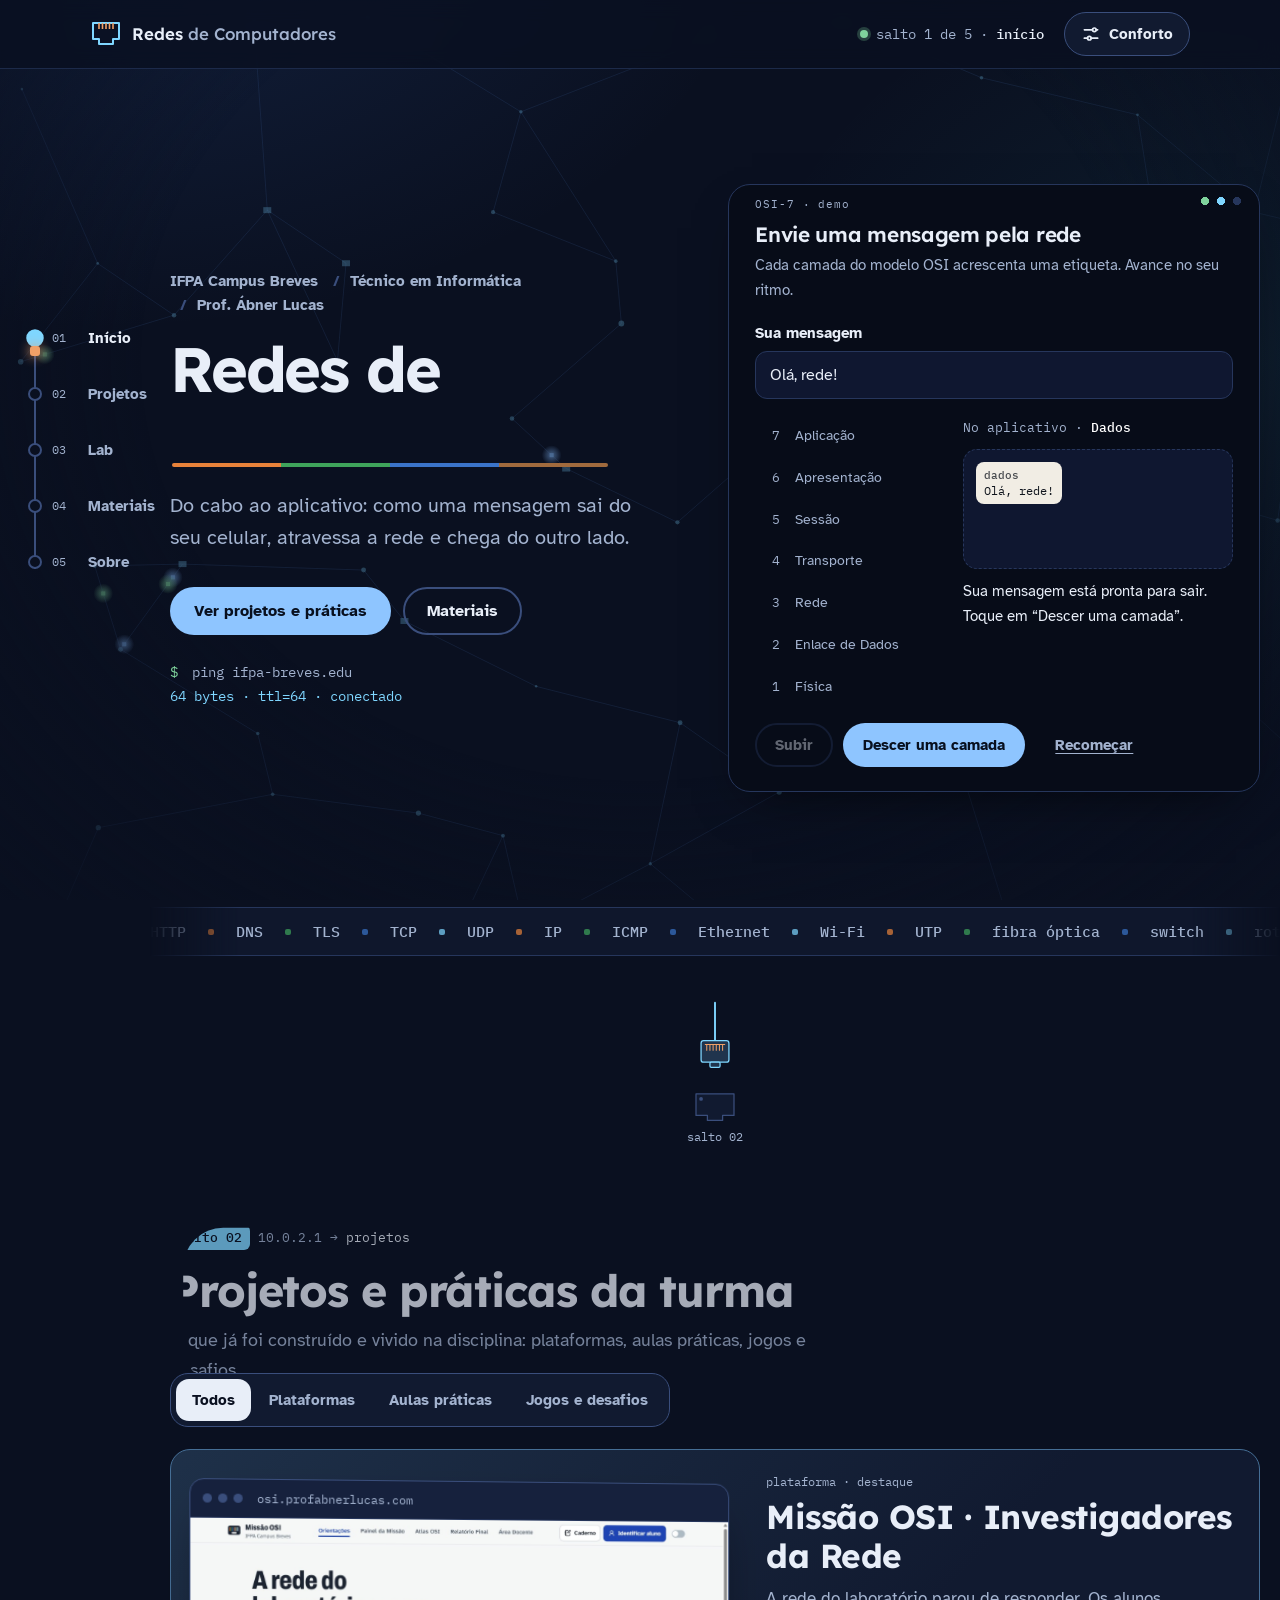
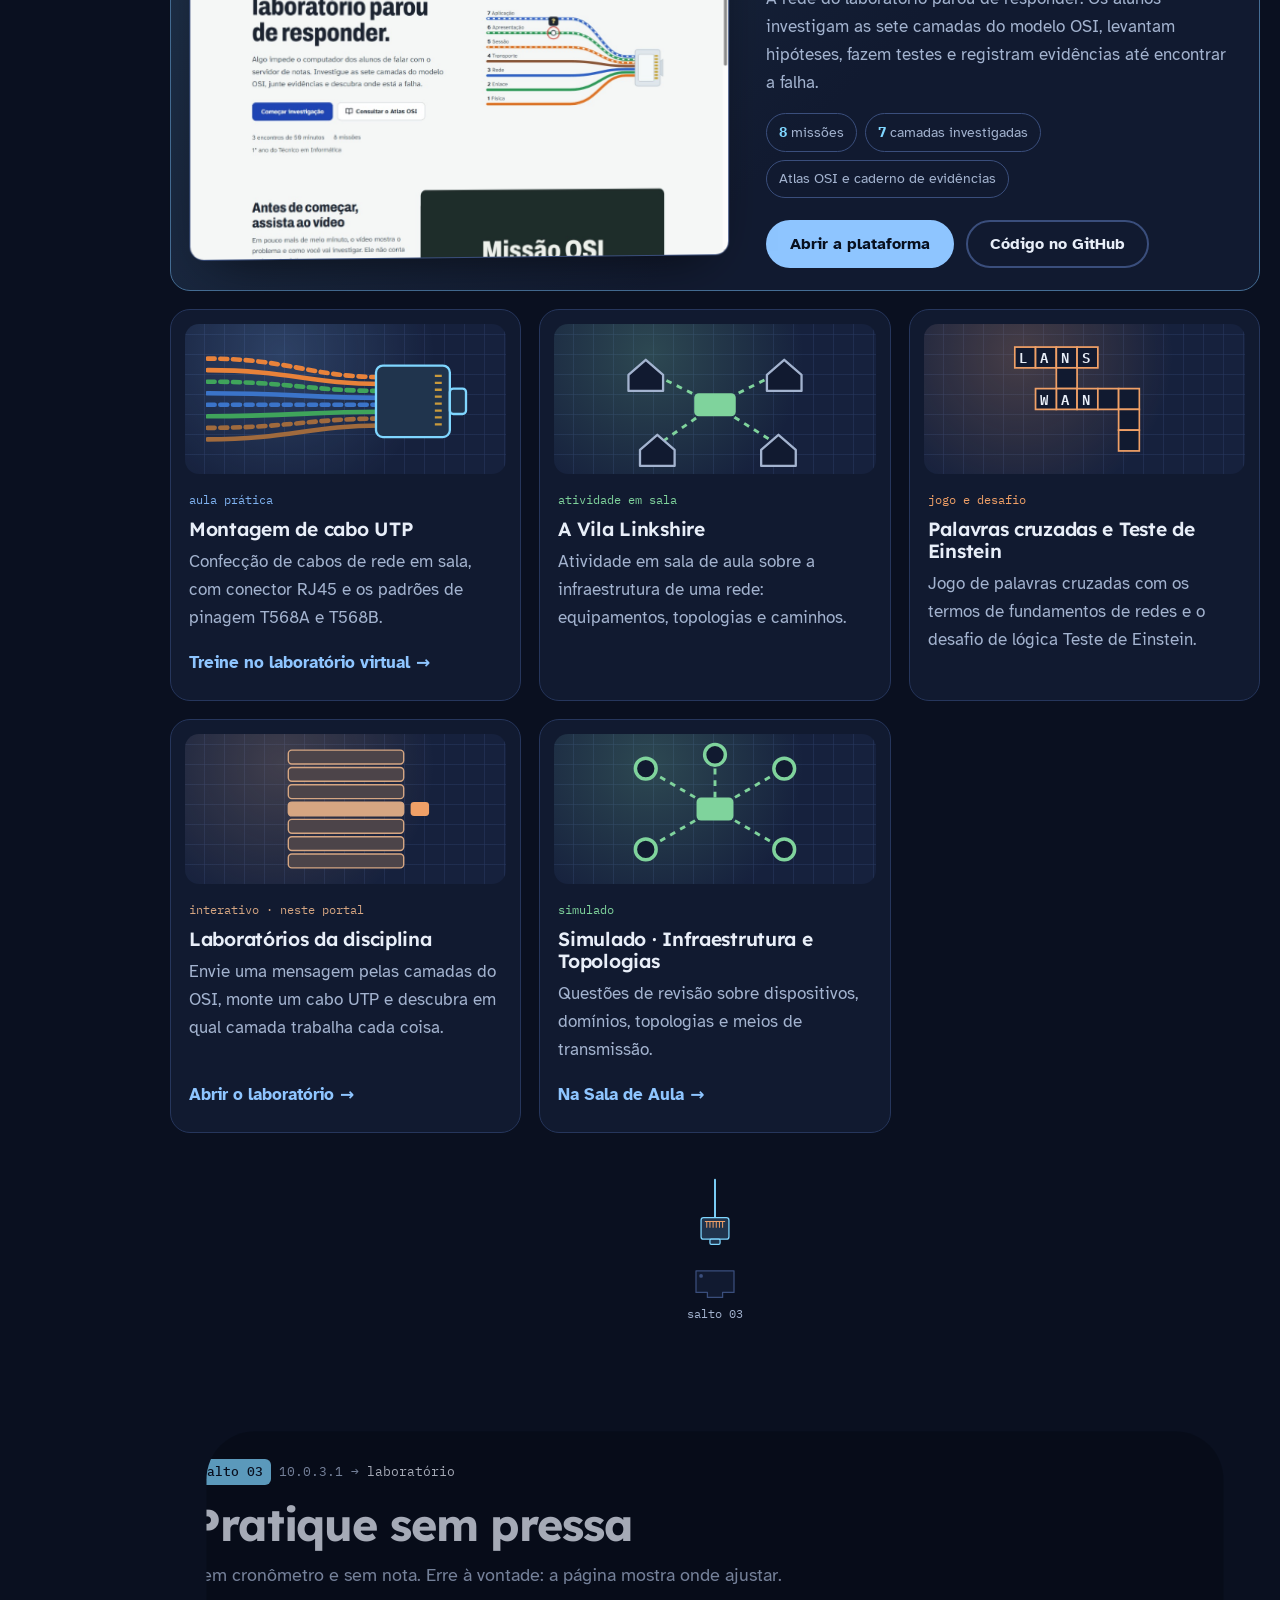
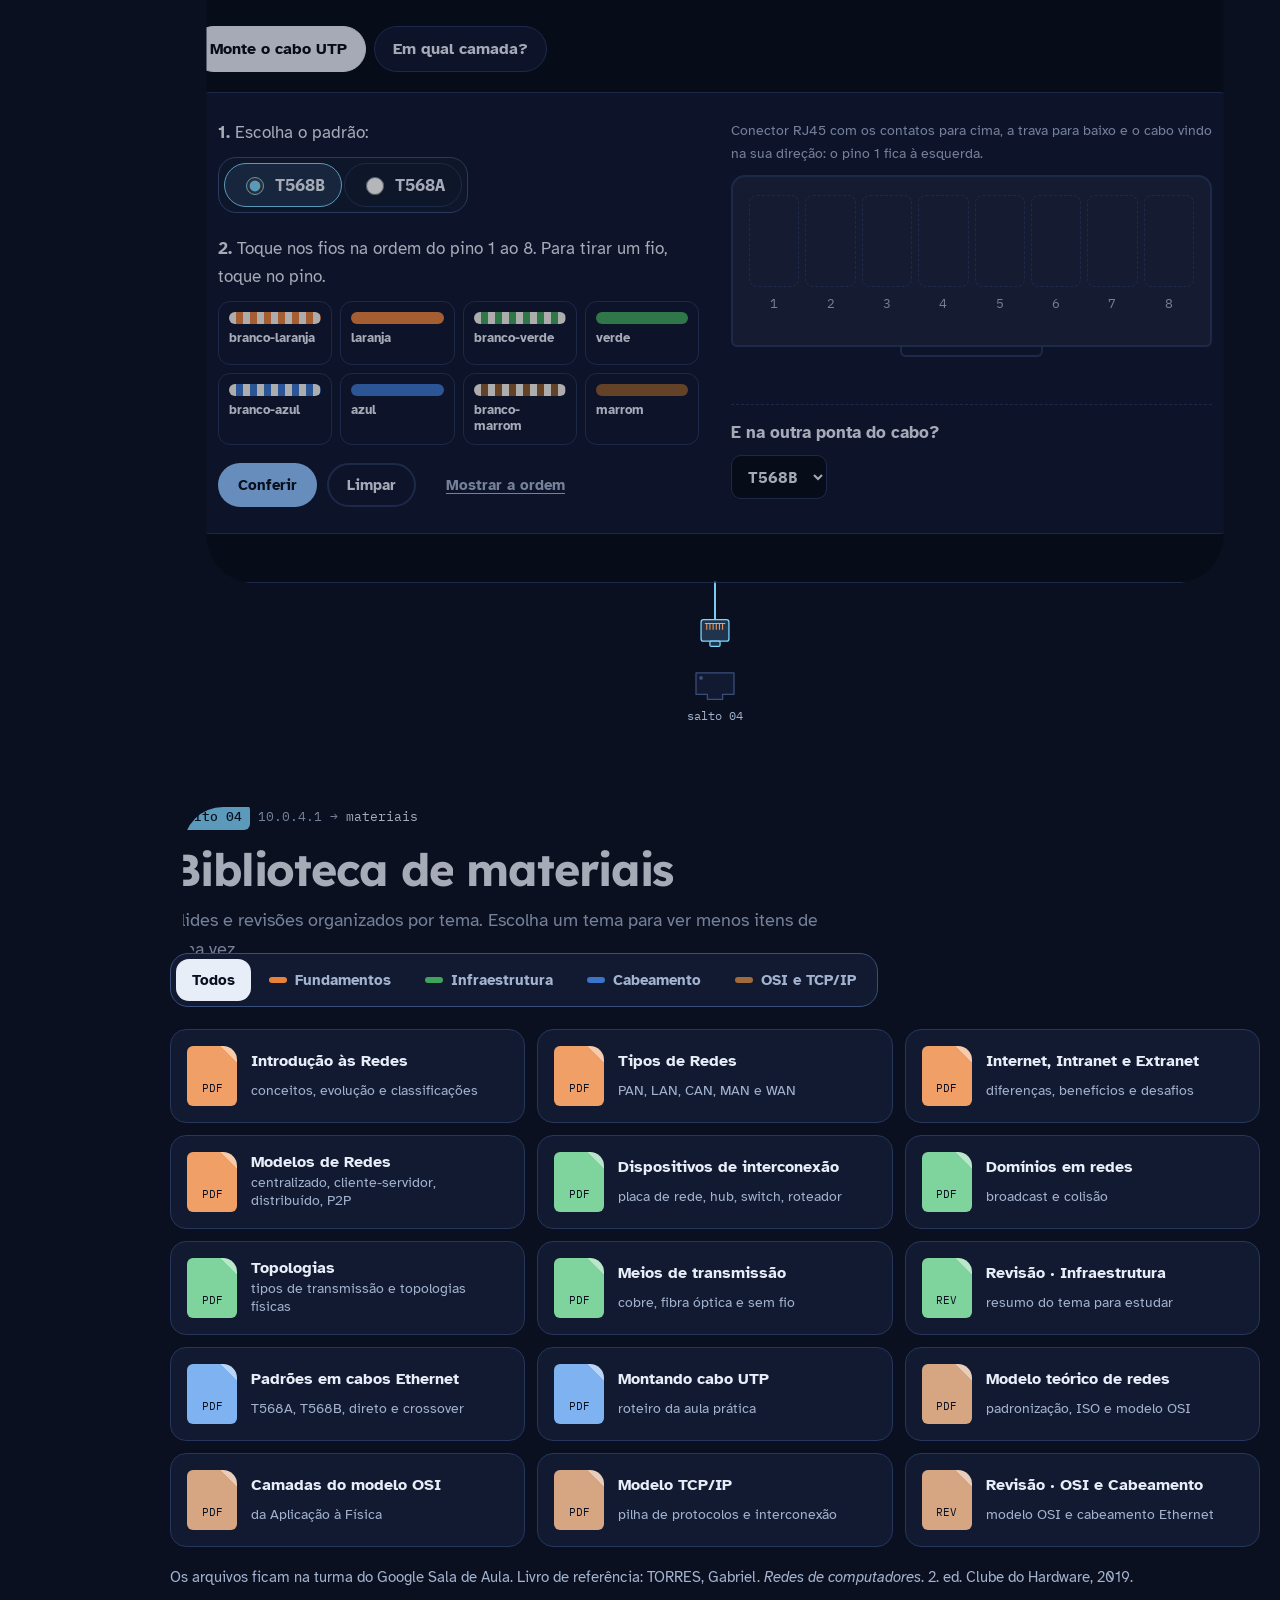
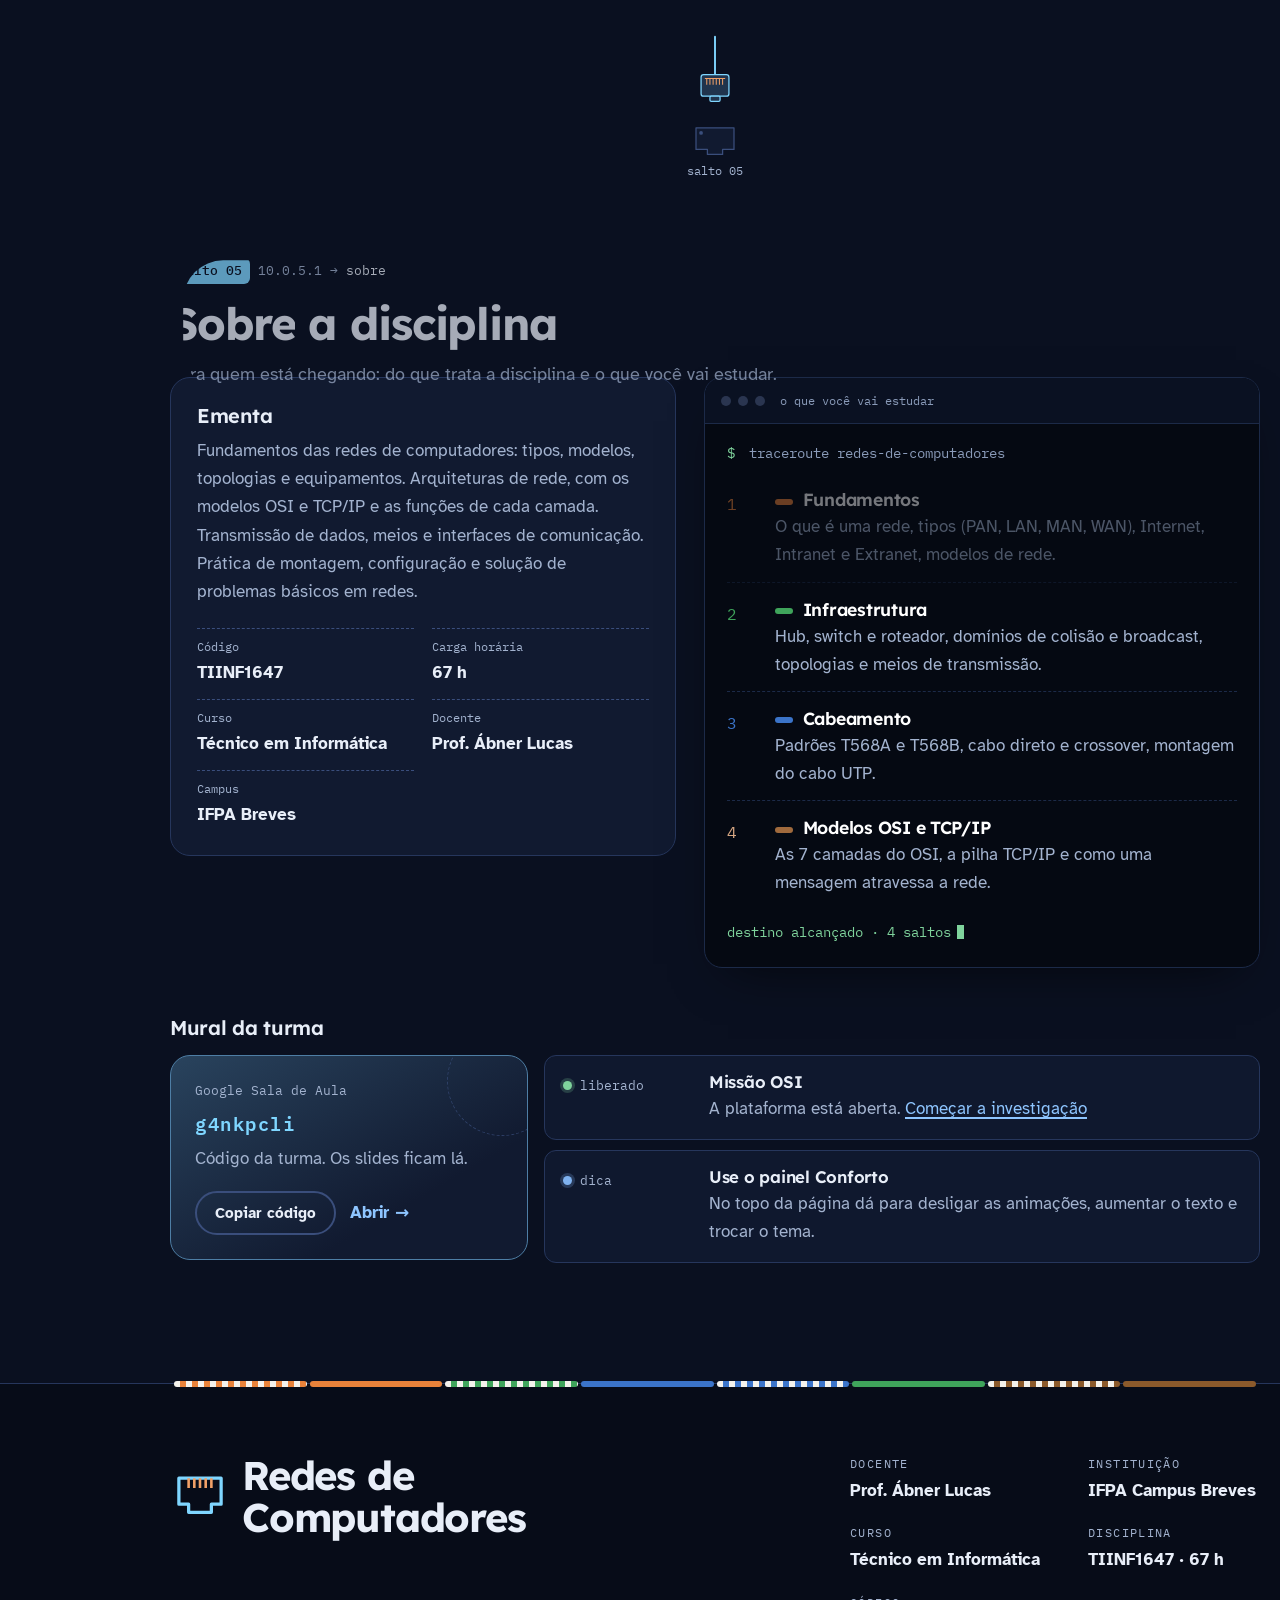
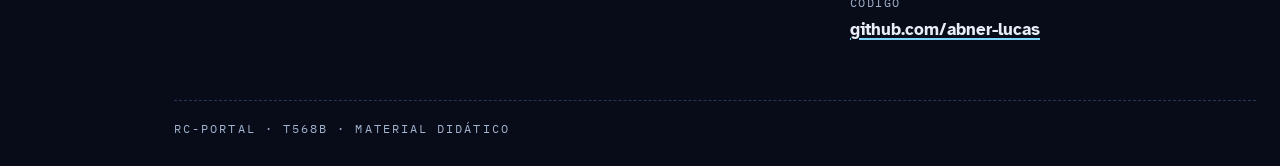
==== commit cad39093: "Portal como vitrine da disciplina, com navegação imersiva - Projetos e práticas da turma (Missão OSI" ====
--- a/index.html
+++ b/index.html
@@ -4,9 +4,8 @@
     <meta charset="UTF-8">
     <meta name="viewport" content="width=device-width, initial-scale=1.0">
     <title>Redes de Computadores · IFPA Campus Breves</title>
-    <meta name="description" content="Portal da disciplina de Redes de Computadores · Prof. Ábner Lucas · IFPA Campus Breves. Aulas por unidade, avisos, materiais e laboratórios de modelo OSI e cabo UTP.">
-    <meta name="theme-color" content="#f5f2ec" media="(prefers-color-scheme: light)">
-    <meta name="theme-color" content="#141922" media="(prefers-color-scheme: dark)">
+    <meta name="description" content="Portal da disciplina de Redes de Computadores · Prof. Ábner Lucas · IFPA Campus Breves. Projetos e práticas da turma, laboratórios interativos de modelo OSI e cabo UTP, e biblioteca de materiais.">
+    <meta name="theme-color" content="#0a1020">
     <link rel="icon" href="data:image/svg+xml,%3Csvg xmlns='http://www.w3.org/2000/svg' viewBox='0 0 32 32'%3E%3Crect width='32' height='32' rx='7' fill='%231b2230'/%3E%3Cpath d='M8 11h16v11h-4v3h-8v-3H8z' fill='none' stroke='%2384aee0' stroke-width='2.2' stroke-linejoin='round'/%3E%3Cpath d='M12 11v4M15 11v4M18 11v4M21 11v4' stroke='%23e69a64' stroke-width='1.6'/%3E%3C/svg%3E">
 
     <!-- Preferências aplicadas antes da primeira pintura (sem piscar):
@@ -16,28 +15,44 @@
             var h = document.documentElement;
             function ler(k) { try { return localStorage.getItem(k); } catch (e) { return null; } }
             var tema = ler('rc:tema');
-            var escuro = tema ? tema === 'escuro' : matchMedia('(prefers-color-scheme: dark)').matches;
+            var escuro = tema ? tema === 'escuro' : true;
             var calmo = ler('rc:calmo');
             h.dataset.tema = escuro ? 'escuro' : 'claro';
             h.dataset.calmo = calmo ? calmo : (matchMedia('(prefers-reduced-motion: reduce)').matches ? 'sim' : 'nao');
             h.dataset.texto = ler('rc:texto') || 'normal';
             h.classList.add('js');
+            try { if (sessionStorage.getItem('rc:visitado')) h.dataset.visitado = ''; } catch (e) { h.dataset.visitado = ''; }
+            if (h.dataset.calmo === 'sim') h.dataset.visitado = '';
         })();
     </script>
 
     <link rel="preconnect" href="https://fonts.googleapis.com">
     <link rel="preconnect" href="https://fonts.gstatic.com" crossorigin>
     <link href="https://fonts.googleapis.com/css2?family=Atkinson+Hyperlegible:ital,wght@0,400;0,700;1,400&family=IBM+Plex+Mono:wght@400;500&family=Lexend:wght@500;600;700&display=swap" rel="stylesheet">
-    <link rel="stylesheet" href="style.css?v=2026.11.22b">
+    <link rel="stylesheet" href="style.css?v=2026.11.23e">
 </head>
 <body>
     <a class="pular" href="#conteudo">Pular para o conteúdo</a>
 
-    <!-- Barra de leitura: um cabo que vai sendo "passado" -->
-    <div class="progresso" aria-hidden="true"><span id="progresso-barra"></span></div>
+    <!-- Cortina de abertura (só na 1ª visita da sessão, nunca no modo calmo):
+         o "aperto de mão" do TCP antes de a página abrir -->
+    <div class="cortina" aria-hidden="true">
+        <div class="cortina-nos">
+            <span class="c-no">PC</span>
+            <span class="c-msg"><i class="c-seta c-ida"></i><b>SYN</b></span>
+            <span class="c-msg"><i class="c-seta c-volta"></i><b>SYN-ACK</b></span>
+            <span class="c-msg"><i class="c-seta c-ida"></i><b>ACK</b></span>
+            <span class="c-no">IFPA</span>
+        </div>
+        <p class="cortina-txt">estabelecendo conexão…</p>
+    </div>
+
+    <!-- Fundo vivo: a malha da rede, com pacotes passando devagar (parada no modo calmo) -->
+    <canvas class="malha" id="malha" aria-hidden="true"></canvas>
+    <div class="vinheta" aria-hidden="true"></div>
 
     <!-- ============ CABEÇALHO (sempre visível: orientação previsível) ============ -->
-    <header class="topo">
+    <header class="topo" id="topo">
         <div class="topo-inner">
             <a href="#inicio" class="marca" aria-label="Redes de Computadores, voltar ao início">
                 <svg class="marca-porta" viewBox="0 0 32 28" aria-hidden="true">
@@ -47,21 +62,12 @@
                 <span class="marca-texto">Redes <em>de Computadores</em></span>
             </a>
 
-            <nav class="menu" id="menu" aria-label="Seções do portal">
-                <a href="#comece">Comece aqui</a>
-                <a href="#aulas">Aulas</a>
-                <a href="#laboratorio">Laboratório</a>
-                <a href="#materiais">Materiais</a>
-                <a href="#trilha">Trilha</a>
-            </nav>
-
+
+            <p class="topo-local" aria-hidden="true"><span class="topo-led"></span><span id="topo-salto">salto 1 de 5</span> · <b id="topo-nome">início</b></p>
             <div class="topo-acoes">
                 <button class="botao-conforto" id="botao-conforto" type="button" aria-expanded="false" aria-controls="painel-conforto">
                     <svg viewBox="0 0 24 24" aria-hidden="true"><path d="M4 7h10M18 7h2M4 17h4M12 17h8" /><circle cx="16" cy="7" r="2.2" /><circle cx="10" cy="17" r="2.2" /></svg>
                     <span>Conforto</span>
-                </button>
-                <button class="botao-menu" id="botao-menu" type="button" aria-label="Abrir menu" aria-expanded="false" aria-controls="menu">
-                    <span></span><span></span>
                 </button>
             </div>
         </div>
@@ -84,28 +90,41 @@
         </div>
     </header>
 
+    <!-- ============ ROTA: navegação principal ============
+         Cada seção é um "salto" da rota. O pacote desce pela linha conforme a leitura. -->
+    <nav class="rota" id="rota" aria-label="Seções do portal">
+        <ol>
+            <li><a href="#inicio" data-salto="1"><span class="rota-no" aria-hidden="true"></span><span class="rota-num" aria-hidden="true">01</span><span class="rota-nome">Início</span></a></li>
+            <li><a href="#projetos" data-salto="2"><span class="rota-no" aria-hidden="true"></span><span class="rota-num" aria-hidden="true">02</span><span class="rota-nome">Projetos</span></a></li>
+            <li><a href="#laboratorio" data-salto="3"><span class="rota-no" aria-hidden="true"></span><span class="rota-num" aria-hidden="true">03</span><span class="rota-nome">Lab</span></a></li>
+            <li><a href="#materiais" data-salto="4"><span class="rota-no" aria-hidden="true"></span><span class="rota-num" aria-hidden="true">04</span><span class="rota-nome">Materiais</span></a></li>
+            <li><a href="#sobre" data-salto="5"><span class="rota-no" aria-hidden="true"></span><span class="rota-num" aria-hidden="true">05</span><span class="rota-nome">Sobre</span></a></li>
+        </ol>
+        <span class="rota-pacote" id="rota-pacote" aria-hidden="true"></span>
+    </nav>
+
     <main id="conteudo">
 
         <!-- ============ ABERTURA ============ -->
         <section id="inicio" class="abertura">
             <div class="abertura-grade">
                 <div class="abertura-texto">
-                    <p class="kicker">
+                    <p class="kicker entra" style="--atraso:.05s">
                         <span>IFPA Campus Breves</span>
                         <span>Técnico em Informática</span>
                         <span>Prof. Ábner Lucas</span>
                     </p>
-                    <h1 class="titulo-grande">Redes de <span>Computadores</span></h1>
-                    <p class="lead">Do cabo ao aplicativo: como uma mensagem sai do seu celular, atravessa a rede e chega do outro lado.</p>
-                    <div class="botoes">
-                        <a class="botao botao-cheio" href="#comece">Comece aqui</a>
-                        <a class="botao botao-linha" href="#aulas">Ir para as aulas</a>
-                    </div>
-                    <p class="nota-rodape-hero">TIINF1647 · 67 h · Técnico em Informática</p>
+                    <h1 class="titulo-grande entra" style="--atraso:.15s"><span class="t-linha">Redes de</span> <span class="t-linha t-cor"><span class="t-sublinha">Computadores</span></span></h1>
+                    <p class="lead entra" style="--atraso:.3s">Do cabo ao aplicativo: como uma mensagem sai do seu celular, atravessa a rede e chega do outro lado.</p>
+                    <div class="botoes entra" style="--atraso:.42s">
+                        <a class="botao botao-cheio" href="#projetos">Ver projetos e práticas</a>
+                        <a class="botao botao-linha" href="#materiais">Materiais</a>
+                    </div>
+                    <p class="terminal-linha entra" style="--atraso:.55s" aria-hidden="true"><span class="prompt">$</span> ping ifpa-breves.edu <span class="resposta">64 bytes · ttl=64 · conectado</span></p>
                 </div>
 
                 <!-- Laboratório principal: encapsulamento passo a passo (o aluno controla o ritmo) -->
-                <div class="lab-envio" id="lab-envio" aria-labelledby="envio-titulo">
+                <div class="lab-envio entra" style="--atraso:.25s" id="lab-envio" aria-labelledby="envio-titulo">
                     <div class="lab-cabeca">
                         <h2 id="envio-titulo" class="lab-titulo">Envie uma mensagem pela rede</h2>
                         <p class="lab-sub">Cada camada do modelo OSI acrescenta uma etiqueta. Avance no seu ritmo.</p>
@@ -135,302 +154,179 @@
             </div>
         </section>
 
-        <!-- Divisor: as 8 vias de um cabo T568B, na ordem dos pinos -->
-        <div class="cabo-divisor" aria-hidden="true">
-            <span class="via v-bl"></span><span class="via v-l"></span><span class="via v-bv"></span><span class="via v-a"></span>
-            <span class="via v-ba"></span><span class="via v-v"></span><span class="via v-bm"></span><span class="via v-m"></span>
-        </div>
-
-        <!-- ============ COMECE AQUI ============ -->
-        <section id="comece" class="secao" data-cena>
+        <!-- Fita: a pilha de protocolos passando (pausa ao passar o mouse; parada no modo calmo) -->
+        <div class="fita" aria-hidden="true"><div class="fita-trilho"><span>HTTP</span><i></i><span>DNS</span><i></i><span>TLS</span><i></i><span>TCP</span><i></i><span>UDP</span><i></i><span>IP</span><i></i><span>ICMP</span><i></i><span>Ethernet</span><i></i><span>Wi-Fi</span><i></i><span>UTP</span><i></i><span>fibra óptica</span><i></i><span>switch</span><i></i><span>roteador</span><i></i><span>T568B</span><i></i><span>HTTP</span><i></i><span>DNS</span><i></i><span>TLS</span><i></i><span>TCP</span><i></i><span>UDP</span><i></i><span>IP</span><i></i><span>ICMP</span><i></i><span>Ethernet</span><i></i><span>Wi-Fi</span><i></i><span>UTP</span><i></i><span>fibra óptica</span><i></i><span>switch</span><i></i><span>roteador</span><i></i><span>T568B</span><i></i></div></div>
+
+        <!-- Transição: o plugue desce e encaixa na porta da próxima seção -->
+        <div class="conexao" data-conexao aria-hidden="true">
+            <svg viewBox="0 0 120 150">
+                <path class="cx-cabo" d="M60 0v62" />
+                <g class="cx-plugue">
+                    <rect x="38" y="60" width="44" height="34" rx="4" />
+                    <path d="M44 66h32M47 66v10M52 66v10M57 66v10M62 66v10M67 66v10M72 66v10" class="cx-pinos" />
+                    <rect x="52" y="94" width="16" height="8" rx="2" />
+                </g>
+                <g class="cx-porta">
+                    <path d="M30 104h60v34H72v8H48v-8H30z" />
+                    <circle class="cx-led" cx="38" cy="112" r="3" />
+                </g>
+            </svg>
+            <span class="cx-rotulo">salto 02</span>
+        </div>
+
+        <!-- ============ PROJETOS E PRÁTICAS (vitrine) ============ -->
+        <section id="projetos" class="secao" data-cena>
             <div class="secao-cabeca">
-                <p class="etiqueta"><span class="porta-mini" aria-hidden="true"></span>porta 01 · comece aqui</p>
-                <h2 class="titulo-secao">Como a disciplina funciona</h2>
-                <p class="secao-intro">Três coisas para saber antes de começar. O resto você encontra nas outras seções.</p>
-            </div>
-
-            <div class="agora-grade">
-                <article class="painel-agora">
-                    <p class="painel-rotulo">1 · Quatro unidades</p>
-                    <p class="painel-valor">Do conceito à arquitetura TCP/IP</p>
-                    <p class="painel-detalhe">Cada unidade tem aulas, uma atividade prática e uma avaliação no final.</p>
-                    <a class="link-seta" href="#trilha">Ver a trilha</a>
-                </article>
-
-                <article class="painel-agora painel-destaque">
-                    <p class="painel-rotulo">2 · Pratique aqui mesmo</p>
-                    <p class="painel-valor">Laboratórios sem nota e sem tempo</p>
-                    <p class="painel-detalhe">Monte um cabo UTP, descubra a camada de cada coisa e envie uma mensagem pelo modelo OSI.</p>
+                <p class="etiqueta"><span class="etiqueta-salto">salto 02</span><span class="etiqueta-ip">10.0.2.1</span><span class="etiqueta-nome">projetos</span></p>
+                <h2 class="titulo-secao" data-palavras>Projetos e práticas da turma</h2>
+                <p class="secao-intro">O que já foi construído e vivido na disciplina: plataformas, aulas práticas, jogos e desafios.</p>
+            </div>
+
+            <div class="filtros seletor" role="group" aria-label="Filtrar projetos" data-filtro-alvo="#vitrine">
+                <button type="button" class="filtro" data-filtro="todos" aria-pressed="true">Todos</button>
+                <span class="seletor-cursor" aria-hidden="true"></span>
+                <button type="button" class="filtro" data-filtro="plataforma" aria-pressed="false">Plataformas</button>
+                <button type="button" class="filtro" data-filtro="pratica" aria-pressed="false">Aulas práticas</button>
+                <button type="button" class="filtro" data-filtro="jogo" aria-pressed="false">Jogos e desafios</button>
+            </div>
+
+            <!--
+                COMO ADICIONAR UM PROJETO OU PRÁTICA
+                1. Copie um <article class="projeto"> e cole na ordem que quiser.
+                2. data-tipo: "plataforma", "pratica" ou "jogo" (é o que o filtro usa).
+                3. Troque a ilustração (SVG) por uma foto, se tiver: <img src="./img/nome.jpg?v=..." alt="descrição" loading="lazy">.
+                4. Troque o selo, o título, o texto e o link.
+            -->
+            <div class="vitrine" id="vitrine">
+
+                <!-- DESTAQUE -->
+                <article class="projeto projeto-destaque" data-tipo="plataforma">
+                    <div class="janela" aria-hidden="true">
+                        <p class="janela-barra"><span></span><span></span><span></span><b>osi.profabnerlucas.com</b></p>
+                        <img src="./img/missao-osi.jpg?v=2026.11.23e" alt="" loading="lazy">
+                    </div>
+                    <div class="projeto-texto">
+                        <p class="selo-projeto">plataforma · destaque</p>
+                        <h3>Missão OSI · Investigadores da Rede</h3>
+                        <p>A rede do laboratório parou de responder. Os alunos investigam as sete camadas do modelo OSI, levantam hipóteses, fazem testes e registram evidências até encontrar a falha.</p>
+                        <ul class="fatos">
+                            <li><b>8</b> missões</li>
+                            <li><b>7</b> camadas investigadas</li>
+                            <li>Atlas OSI e caderno de evidências</li>
+                        </ul>
+                        <div class="botoes">
+                            <a class="botao botao-cheio" href="https://osi.profabnerlucas.com/" target="_blank" rel="noopener noreferrer">Abrir a plataforma<span class="sr-only"> (abre em nova aba)</span></a>
+                            <a class="botao botao-linha" href="https://github.com/abner-lucas/missao-osi" target="_blank" rel="noopener noreferrer">Código no GitHub<span class="sr-only"> (abre em nova aba)</span></a>
+                        </div>
+                    </div>
+                </article>
+
+                <article class="projeto" data-tipo="pratica" data-par="azul">
+                    <div class="projeto-arte" aria-hidden="true">
+                        <svg viewBox="0 0 240 130">
+                            <g class="arte-fios">
+                                <path d="M0 30C70 30 90 46 150 46" stroke="#e8823a" stroke-dasharray="6 5" /><path d="M0 40C70 40 90 52 150 52" stroke="#e8823a" />
+                                <path d="M0 50C70 50 90 58 150 58" stroke="#3fa45b" stroke-dasharray="6 5" /><path d="M0 60C70 60 90 64 150 64" stroke="#3b74c9" />
+                                <path d="M0 70C70 70 90 70 150 70" stroke="#3b74c9" stroke-dasharray="6 5" /><path d="M0 80C70 80 90 76 150 76" stroke="#3fa45b" />
+                                <path d="M0 90C70 90 90 82 150 82" stroke="#a06a3d" stroke-dasharray="6 5" /><path d="M0 100C70 100 90 88 150 88" stroke="#a06a3d" />
+                            </g>
+                            <rect class="arte-plugue" x="146" y="36" width="64" height="62" rx="6" />
+                            <path class="arte-contatos" d="M200 44v46" />
+                            <rect class="arte-plugue" x="210" y="56" width="14" height="22" rx="3" />
+                        </svg>
+                    </div>
+                    <p class="selo-projeto">aula prática</p>
+                    <h3>Montagem de cabo UTP</h3>
+                    <p>Confecção de cabos de rede em sala, com conector RJ45 e os padrões de pinagem T568A e T568B.</p>
+                    <a class="link-seta" href="#laboratorio">Treine no laboratório virtual</a>
+                </article>
+
+                <article class="projeto" data-tipo="pratica" data-par="verde">
+                    <div class="projeto-arte" aria-hidden="true">
+                        <svg viewBox="0 0 240 130">
+                            <g class="arte-linhas"><path d="M60 40L120 70L180 40M120 70L70 105M120 70L175 105" /></g>
+                            <g class="arte-casas">
+                                <path d="M45 44l15-13 15 13v14H45z" /><path d="M165 44l15-13 15 13v14h-30z" />
+                                <path d="M55 109l15-13 15 13v14H55z" /><path d="M160 109l15-13 15 13v14h-30z" />
+                            </g>
+                            <rect class="arte-switch" x="102" y="60" width="36" height="20" rx="4" />
+                        </svg>
+                    </div>
+                    <p class="selo-projeto">atividade em sala</p>
+                    <h3>A Vila Linkshire</h3>
+                    <p>Atividade em sala de aula sobre a infraestrutura de uma rede: equipamentos, topologias e caminhos.</p>
+                </article>
+
+                <article class="projeto" data-tipo="jogo" data-par="laranja">
+                    <div class="projeto-arte" aria-hidden="true">
+                        <svg viewBox="0 0 240 130">
+                            <g class="arte-grade">
+                                <rect x="60" y="20" width="18" height="18" /><rect x="78" y="20" width="18" height="18" /><rect x="96" y="20" width="18" height="18" /><rect x="114" y="20" width="18" height="18" />
+                                <rect x="96" y="38" width="18" height="18" /><rect x="96" y="56" width="18" height="18" /><rect x="78" y="56" width="18" height="18" /><rect x="114" y="56" width="18" height="18" /><rect x="132" y="56" width="18" height="18" /><rect x="150" y="56" width="18" height="18" />
+                                <rect x="150" y="74" width="18" height="18" /><rect x="150" y="92" width="18" height="18" />
+                            </g>
+                            <g class="arte-letras"><text x="64" y="34">L</text><text x="82" y="34">A</text><text x="100" y="34">N</text><text x="118" y="34">S</text><text x="82" y="70">W</text><text x="100" y="70">A</text><text x="118" y="70">N</text></g>
+                        </svg>
+                    </div>
+                    <p class="selo-projeto">jogo e desafio</p>
+                    <h3>Palavras cruzadas e Teste de Einstein</h3>
+                    <p>Jogo de palavras cruzadas com os termos de fundamentos de redes e o desafio de lógica Teste de Einstein.</p>
+                </article>
+
+                <article class="projeto" data-tipo="plataforma" data-par="marrom">
+                    <div class="projeto-arte" aria-hidden="true">
+                        <svg viewBox="0 0 240 130">
+                            <g class="arte-camadas">
+                                <rect x="70" y="14" width="100" height="12" rx="3" /><rect x="70" y="29" width="100" height="12" rx="3" /><rect x="70" y="44" width="100" height="12" rx="3" />
+                                <rect x="70" y="59" width="100" height="12" rx="3" /><rect x="70" y="74" width="100" height="12" rx="3" /><rect x="70" y="89" width="100" height="12" rx="3" /><rect x="70" y="104" width="100" height="12" rx="3" />
+                            </g>
+                            <rect class="arte-pacote" x="176" y="59" width="16" height="12" rx="3" />
+                        </svg>
+                    </div>
+                    <p class="selo-projeto">interativo · neste portal</p>
+                    <h3>Laboratórios da disciplina</h3>
+                    <p>Envie uma mensagem pelas camadas do OSI, monte um cabo UTP e descubra em qual camada trabalha cada coisa.</p>
                     <a class="link-seta" href="#laboratorio">Abrir o laboratório</a>
                 </article>
 
-                <!-- Troque o código abaixo a cada nova turma -->
-                <article class="painel-agora">
-                    <p class="painel-rotulo">3 · Google Sala de Aula</p>
-                    <p class="painel-valor painel-codigo"><code id="codigo-sala">g4nkpcli</code></p>
-                    <p class="painel-detalhe">Código da turma. Os slides de cada aula ficam lá.</p>
-                    <div class="painel-acoes">
-                        <button class="botao botao-linha botao-peq" type="button" id="copiar-codigo">Copiar código</button>
-                        <a class="link-seta" href="https://classroom.google.com/" target="_blank" rel="noopener noreferrer">Abrir<span class="sr-only"> o Google Sala de Aula (abre em nova aba)</span></a>
-                    </div>
-                    <p class="sr-only" id="copiar-status" aria-live="polite"></p>
-                </article>
-            </div>
-
-            <h3 class="subtitulo">Avisos</h3>
-            <!--
-                COMO ADICIONAR UM AVISO
-                1. Copie um <li class="aviso"> e cole no TOPO da lista.
-                2. data-tipo: "info" (informação, azul), "prazo" (atenção, laranja) ou "ok" (liberado, verde).
-                3. Troque o rótulo (<span class="aviso-tipo">), o título e o texto.
-                Dica: mantenha no máximo 3 avisos; apague os antigos.
-            -->
-            <ul class="avisos">
-                <li class="aviso" data-tipo="ok">
-                    <span class="aviso-tipo">liberado</span>
-                    <div>
-                        <h4>Missão OSI</h4>
-                        <p>Resolva os problemas da rede usando o mapa conceitual das camadas. <a href="https://osi.profabnerlucas.com/" target="_blank" rel="noopener noreferrer">Abrir a Missão OSI<span class="sr-only"> (abre em nova aba)</span></a></p>
-                    </div>
-                </li>
-                <li class="aviso" data-tipo="info">
-                    <span class="aviso-tipo">informação</span>
-                    <div>
-                        <h4>Materiais na Sala de Aula</h4>
-                        <p>Todos os slides em PDF também estão na turma do Google Sala de Aula. Dúvidas? Fale com o professor no horário de atendimento.</p>
-                    </div>
-                </li>
-            </ul>
+                <article class="projeto" data-tipo="jogo" data-par="verde">
+                    <div class="projeto-arte" aria-hidden="true">
+                        <svg viewBox="0 0 240 130">
+                            <g class="arte-linhas"><path d="M120 65L60 30M120 65L180 30M120 65L60 100M120 65L180 100M120 65V18" /></g>
+                            <g class="arte-nos"><circle cx="60" cy="30" r="9" /><circle cx="180" cy="30" r="9" /><circle cx="60" cy="100" r="9" /><circle cx="180" cy="100" r="9" /><circle cx="120" cy="18" r="9" /></g>
+                            <rect class="arte-switch" x="104" y="55" width="32" height="20" rx="4" />
+                        </svg>
+                    </div>
+                    <p class="selo-projeto">simulado</p>
+                    <h3>Simulado · Infraestrutura e Topologias</h3>
+                    <p>Questões de revisão sobre dispositivos, domínios, topologias e meios de transmissão.</p>
+                    <a class="link-seta" href="https://classroom.google.com/" target="_blank" rel="noopener noreferrer">Na Sala de Aula<span class="sr-only"> (abre em nova aba)</span></a>
+                </article>
+            </div>
         </section>
 
-        <!-- ============ AULAS ============ -->
-        <section id="aulas" class="secao" data-cena>
-            <div class="secao-cabeca">
-                <p class="etiqueta"><span class="porta-mini" aria-hidden="true"></span>porta 02 · aulas</p>
-                <h2 class="titulo-secao">Aulas por unidade</h2>
-                <p class="secao-intro">Uma unidade por vez. Toque numa aula para ver os tópicos e o material.</p>
-            </div>
-
-            <!-- Cada unidade tem a cor de um par do cabo de rede. A última aba aberta fica lembrada no navegador. -->
-            <div class="abas" role="tablist" aria-label="Unidades">
-                <button role="tab" class="aba" id="aba-u1" aria-controls="u1" aria-selected="true" data-par="laranja"><span class="aba-cor" aria-hidden="true"></span>Unidade 1</button>
-                <button role="tab" class="aba" id="aba-u2" aria-controls="u2" aria-selected="false" data-par="verde" tabindex="-1"><span class="aba-cor" aria-hidden="true"></span>Unidade 2</button>
-                <button role="tab" class="aba" id="aba-u3" aria-controls="u3" aria-selected="false" data-par="azul" tabindex="-1"><span class="aba-cor" aria-hidden="true"></span>Unidade 3</button>
-                <button role="tab" class="aba" id="aba-u4" aria-controls="u4" aria-selected="false" data-par="marrom" tabindex="-1"><span class="aba-cor" aria-hidden="true"></span>Unidade 4</button>
-            </div>
-
-            <!--
-                COMO ADICIONAR UMA AULA
-                1. Dentro do painel da unidade (<div role="tabpanel">), copie um <li class="aula">.
-                2. data-tipo: "aula", "atividade" ou "avaliacao". Troque o número, o título, os tópicos e o material.
-                3. Material em PDF: coloque o arquivo em docs/ e use href="./docs/NomeDoArquivo.pdf".
-                   Enquanto o PDF estiver só na Sala de Aula, o link aponta para lá.
-            -->
-            <div class="paineis-unidade">
-                <!-- UNIDADE 1 -->
-                <div role="tabpanel" class="painel-unidade" id="u1" aria-labelledby="aba-u1" data-par="laranja">
-                    <p class="unidade-resumo"><b>Fundamentos</b> · o que é uma rede e como ela se organiza</p>
-                    <ul class="aulas">
-                        <li class="aula" data-tipo="aula">
-                            <details>
-                                <summary><span class="aula-num">Aula 1</span><span class="aula-titulo">Introdução a Redes de Computadores</span><span class="selo">aula</span></summary>
-                                <div class="aula-corpo">
-                                    <ul class="topicos"><li>Apresentação da disciplina</li><li>Conceitos fundamentais em redes</li><li>Evolução das redes</li><li>Algumas classificações de redes</li><li>Questões sociais</li></ul>
-                                    <p class="material">Material: <a href="https://classroom.google.com/" target="_blank" rel="noopener noreferrer">Introdução às Redes (PDF, na Sala de Aula)<span class="sr-only"> (abre em nova aba)</span></a></p>
-                                </div>
-                            </details>
-                        </li>
-                        <li class="aula" data-tipo="aula">
-                            <details>
-                                <summary><span class="aula-num">Aula 2</span><span class="aula-titulo">Tipos de Redes</span><span class="selo">aula</span></summary>
-                                <div class="aula-corpo">
-                                    <ul class="topicos"><li>Classificação das redes quanto à abrangência</li><li>Redes PAN, LAN, CAN, MAN e WAN e suas versões sem fio</li></ul>
-                                    <p class="material">Material: <a href="https://classroom.google.com/" target="_blank" rel="noopener noreferrer">Tipos de Redes (PDF, na Sala de Aula)<span class="sr-only"> (abre em nova aba)</span></a></p>
-                                </div>
-                            </details>
-                        </li>
-                        <li class="aula" data-tipo="aula">
-                            <details>
-                                <summary><span class="aula-num">Aula 3</span><span class="aula-titulo">Internet × Intranet × Extranet</span><span class="selo">aula</span></summary>
-                                <div class="aula-corpo">
-                                    <ul class="topicos"><li>Navegando pelos mares da Net</li><li>Diferenças entre Internet, Intranet e Extranet</li><li>Benefícios e desafios do uso de Intranet e Extranet</li></ul>
-                                    <p class="material">Material: <a href="https://classroom.google.com/" target="_blank" rel="noopener noreferrer">Internet, Intranet e Extranet (PDF, na Sala de Aula)<span class="sr-only"> (abre em nova aba)</span></a></p>
-                                </div>
-                            </details>
-                        </li>
-                        <li class="aula" data-tipo="aula">
-                            <details>
-                                <summary><span class="aula-num">Aula 4</span><span class="aula-titulo">Modelos de redes</span><span class="selo">aula</span></summary>
-                                <div class="aula-corpo">
-                                    <ul class="topicos"><li>Modelo centralizado</li><li>Modelo cliente-servidor</li><li>Modelo distribuído</li><li>Modelo ponto a ponto</li></ul>
-                                    <p class="material">Material: <a href="https://classroom.google.com/" target="_blank" rel="noopener noreferrer">Modelos de Redes (PDF, na Sala de Aula)<span class="sr-only"> (abre em nova aba)</span></a></p>
-                                </div>
-                            </details>
-                        </li>
-                        <li class="aula" data-tipo="atividade">
-                            <details>
-                                <summary><span class="aula-num">Prática</span><span class="aula-titulo">Palavras cruzadas e Teste de Einstein</span><span class="selo">atividade</span></summary>
-                                <div class="aula-corpo"><p>Atividade em sala: jogo de palavras cruzadas com os termos da unidade e o desafio do Teste de Einstein.</p></div>
-                            </details>
-                        </li>
-                        <li class="aula" data-tipo="avaliacao">
-                            <details>
-                                <summary><span class="aula-num">Fechamento</span><span class="aula-titulo">Revisão e teste avaliativo</span><span class="selo">avaliação</span></summary>
-                                <div class="aula-corpo"><p>Revisão da unidade e 1ª avaliação.</p></div>
-                            </details>
-                        </li>
-                    </ul>
-                </div>
-
-                <!-- UNIDADE 2 -->
-                <div role="tabpanel" class="painel-unidade" id="u2" aria-labelledby="aba-u2" data-par="verde" hidden>
-                    <p class="unidade-resumo"><b>Infraestrutura e topologias</b> · os equipamentos e os caminhos da rede</p>
-                    <ul class="aulas">
-                        <li class="aula" data-tipo="aula">
-                            <details>
-                                <summary><span class="aula-num">Aula 5</span><span class="aula-titulo">Dispositivos de interconexão de redes</span><span class="selo">aula</span></summary>
-                                <div class="aula-corpo">
-                                    <ul class="topicos"><li>Placa de rede</li><li>Repetidor e hub</li><li>Ponte e modem</li><li>Switch e roteador</li></ul>
-                                    <p class="material">Material: <a href="https://classroom.google.com/" target="_blank" rel="noopener noreferrer">Dispositivos de interconexão (PDF, na Sala de Aula)<span class="sr-only"> (abre em nova aba)</span></a></p>
-                                </div>
-                            </details>
-                        </li>
-                        <li class="aula" data-tipo="aula">
-                            <details>
-                                <summary><span class="aula-num">Aula 6</span><span class="aula-titulo">Domínios e tipos de servidores</span><span class="selo">aula</span></summary>
-                                <div class="aula-corpo">
-                                    <ul class="topicos"><li>Domínio de broadcast</li><li>Domínio de colisão</li></ul>
-                                    <p class="material">Material: <a href="https://classroom.google.com/" target="_blank" rel="noopener noreferrer">Domínios em redes (PDF, na Sala de Aula)<span class="sr-only"> (abre em nova aba)</span></a></p>
-                                </div>
-                            </details>
-                        </li>
-                        <li class="aula" data-tipo="aula">
-                            <details>
-                                <summary><span class="aula-num">Aula 7</span><span class="aula-titulo">Topologias e arquiteturas de redes</span><span class="selo">aula</span></summary>
-                                <div class="aula-corpo">
-                                    <ul class="topicos"><li>Tipos de transmissão de dados</li><li>Topologias físicas</li></ul>
-                                    <p class="material">Material: <a href="https://classroom.google.com/" target="_blank" rel="noopener noreferrer">Topologias (PDF, na Sala de Aula)<span class="sr-only"> (abre em nova aba)</span></a></p>
-                                </div>
-                            </details>
-                        </li>
-                        <li class="aula" data-tipo="atividade">
-                            <details>
-                                <summary><span class="aula-num">Prática</span><span class="aula-titulo">A Vila Linkshire</span><span class="selo">atividade</span></summary>
-                                <div class="aula-corpo"><p>Atividade em sala de aula.</p></div>
-                            </details>
-                        </li>
-                        <li class="aula" data-tipo="aula">
-                            <details>
-                                <summary><span class="aula-num">Aula 8</span><span class="aula-titulo">Meios de transmissão</span><span class="selo">aula</span></summary>
-                                <div class="aula-corpo">
-                                    <ul class="topicos"><li>Meios guiados: fios de cobre e fibra óptica</li><li>Meios não guiados</li></ul>
-                                    <p class="material">Material: <a href="https://classroom.google.com/" target="_blank" rel="noopener noreferrer">Meios de transmissão (PDF, na Sala de Aula)<span class="sr-only"> (abre em nova aba)</span></a></p>
-                                </div>
-                            </details>
-                        </li>
-                        <li class="aula" data-tipo="avaliacao">
-                            <details>
-                                <summary><span class="aula-num">Fechamento</span><span class="aula-titulo">Revisão e atividades avaliativas</span><span class="selo">avaliação</span></summary>
-                                <div class="aula-corpo">
-                                    <ul class="topicos"><li>Revisão da Unidade 2 (PDF)</li><li>Simulado · Unidade II: Infraestrutura e Topologias de Rede</li><li>Recuperação da 2ª avaliação</li></ul>
-                                    <p class="material">Os materiais estão na <a href="https://classroom.google.com/" target="_blank" rel="noopener noreferrer">Sala de Aula<span class="sr-only"> (abre em nova aba)</span></a>.</p>
-                                </div>
-                            </details>
-                        </li>
-                    </ul>
-                </div>
-
-                <!-- UNIDADE 3 -->
-                <div role="tabpanel" class="painel-unidade" id="u3" aria-labelledby="aba-u3" data-par="azul" hidden>
-                    <p class="unidade-resumo"><b>Cabeamento e modelo OSI</b> · do cabo às sete camadas</p>
-                    <ul class="aulas">
-                        <li class="aula" data-tipo="aula">
-                            <details>
-                                <summary><span class="aula-num">Aula 9</span><span class="aula-titulo">Padrões em cabos Ethernet</span><span class="selo">aula</span></summary>
-                                <div class="aula-corpo">
-                                    <ul class="topicos"><li>Padrões de pinagem T568A e T568B</li><li>Diafonia e a técnica do cancelamento</li><li>Cabo pino a pino (direto) e crossover (cruzado)</li></ul>
-                                    <p class="material">Material: <a href="https://classroom.google.com/" target="_blank" rel="noopener noreferrer">Padrões em cabos Ethernet (PDF, na Sala de Aula)<span class="sr-only"> (abre em nova aba)</span></a> · Pratique no <a href="#laboratorio">laboratório do cabo UTP</a>.</p>
-                                </div>
-                            </details>
-                        </li>
-                        <li class="aula" data-tipo="atividade">
-                            <details>
-                                <summary><span class="aula-num">Aula 10</span><span class="aula-titulo">Montando cabo UTP</span><span class="selo">prática</span></summary>
-                                <div class="aula-corpo">
-                                    <ul class="topicos"><li>Padrões de pinagem T568A e T568B</li><li>Confecção do cabo em sala</li></ul>
-                                    <p class="material">Material: <a href="https://classroom.google.com/" target="_blank" rel="noopener noreferrer">Montando cabo UTP (PDF, na Sala de Aula)<span class="sr-only"> (abre em nova aba)</span></a></p>
-                                </div>
-                            </details>
-                        </li>
-                        <li class="aula" data-tipo="aula">
-                            <details>
-                                <summary><span class="aula-num">Aula 11</span><span class="aula-titulo">Modelo teórico de redes: OSI</span><span class="selo">aula</span></summary>
-                                <div class="aula-corpo">
-                                    <ul class="topicos"><li>Padronização</li><li>A ISO</li><li>O modelo OSI</li></ul>
-                                    <p class="material">Material: <a href="https://classroom.google.com/" target="_blank" rel="noopener noreferrer">Modelo teórico de redes (PDF, na Sala de Aula)<span class="sr-only"> (abre em nova aba)</span></a></p>
-                                </div>
-                            </details>
-                        </li>
-                        <li class="aula" data-tipo="aula">
-                            <details>
-                                <summary><span class="aula-num">Aula 12</span><span class="aula-titulo">Camadas do modelo OSI</span><span class="selo">aula</span></summary>
-                                <div class="aula-corpo">
-                                    <ul class="topicos"><li>Aplicação, Apresentação e Sessão</li><li>Transporte e Rede</li><li>Enlace de Dados e Física</li></ul>
-                                    <p class="material">Material: <a href="https://classroom.google.com/" target="_blank" rel="noopener noreferrer">Camadas do modelo OSI (PDF, na Sala de Aula)<span class="sr-only"> (abre em nova aba)</span></a> · Teste no <a href="#inicio">laboratório de envio</a>.</p>
-                                </div>
-                            </details>
-                        </li>
-                        <li class="aula" data-tipo="avaliacao">
-                            <details>
-                                <summary><span class="aula-num">Fechamento</span><span class="aula-titulo">Revisão e teste avaliativo</span><span class="selo">avaliação</span></summary>
-                                <div class="aula-corpo">
-                                    <p>Teste em sala sobre modelo OSI e cabeamento, com questionário de apoio.</p>
-                                    <p class="material">Material: <a href="https://classroom.google.com/" target="_blank" rel="noopener noreferrer">Revisão · Modelo OSI e Cabeamento Ethernet (PDF, na Sala de Aula)<span class="sr-only"> (abre em nova aba)</span></a></p>
-                                </div>
-                            </details>
-                        </li>
-                    </ul>
-                </div>
-
-                <!-- UNIDADE 4 -->
-                <div role="tabpanel" class="painel-unidade" id="u4" aria-labelledby="aba-u4" data-par="marrom" hidden>
-                    <p class="unidade-resumo"><b>Arquitetura TCP/IP</b> · o modelo que a internet usa de verdade</p>
-                    <ul class="aulas">
-                        <li class="aula" data-tipo="aula">
-                            <details>
-                                <summary><span class="aula-num">Aula 13</span><span class="aula-titulo">Arquitetura de redes: TCP/IP</span><span class="selo">aula</span></summary>
-                                <div class="aula-corpo">
-                                    <ul class="topicos"><li>Pilha de protocolos e camadas do TCP/IP</li><li>Elementos de interconexão</li></ul>
-                                    <p class="material">Material: <a href="https://classroom.google.com/" target="_blank" rel="noopener noreferrer">Modelo TCP/IP (PDF, na Sala de Aula)<span class="sr-only"> (abre em nova aba)</span></a></p>
-                                </div>
-                            </details>
-                        </li>
-                        <li class="aula" data-tipo="atividade">
-                            <details>
-                                <summary><span class="aula-num">Prática</span><span class="aula-titulo">Missão OSI</span><span class="selo">atividade</span></summary>
-                                <div class="aula-corpo">
-                                    <p>Objetivo: identificar e resolver problemas ligados ao modelo OSI, usando o mapa conceitual como referência.</p>
-                                    <ul class="topicos"><li>Acesse a plataforma pelo botão abaixo</li><li>Responda com suas palavras, de acordo com o que conseguiu compreender</li></ul>
-                                    <p class="material"><a class="botao botao-cheio botao-peq" href="https://osi.profabnerlucas.com/" target="_blank" rel="noopener noreferrer">Abrir a Missão OSI<span class="sr-only"> (abre em nova aba)</span></a></p>
-                                </div>
-                            </details>
-                        </li>
-                        <li class="aula" data-tipo="avaliacao">
-                            <details>
-                                <summary><span class="aula-num">Fechamento</span><span class="aula-titulo">Avaliação final da unidade</span><span class="selo">avaliação</span></summary>
-                                <div class="aula-corpo"><p>Revisão do modelo OSI e da arquitetura TCP/IP.</p></div>
-                            </details>
-                        </li>
-                    </ul>
-                </div>
-            </div>
-        </section>
+        <!-- Transição: o plugue desce e encaixa na porta da próxima seção -->
+        <div class="conexao" data-conexao aria-hidden="true">
+            <svg viewBox="0 0 120 150">
+                <path class="cx-cabo" d="M60 0v62" />
+                <g class="cx-plugue">
+                    <rect x="38" y="60" width="44" height="34" rx="4" />
+                    <path d="M44 66h32M47 66v10M52 66v10M57 66v10M62 66v10M67 66v10M72 66v10" class="cx-pinos" />
+                    <rect x="52" y="94" width="16" height="8" rx="2" />
+                </g>
+                <g class="cx-porta">
+                    <path d="M30 104h60v34H72v8H48v-8H30z" />
+                    <circle class="cx-led" cx="38" cy="112" r="3" />
+                </g>
+            </svg>
+            <span class="cx-rotulo">salto 03</span>
+        </div>
 
         <!-- ============ LABORATÓRIO (palco escuro) ============ -->
         <section id="laboratorio" class="secao secao-palco" data-cena>
             <div class="secao-cabeca">
-                <p class="etiqueta"><span class="porta-mini" aria-hidden="true"></span>porta 03 · laboratório</p>
-                <h2 class="titulo-secao">Pratique sem pressa</h2>
+                <p class="etiqueta"><span class="etiqueta-salto">salto 03</span><span class="etiqueta-ip">10.0.3.1</span><span class="etiqueta-nome">laboratório</span></p>
+                <h2 class="titulo-secao" data-palavras>Pratique sem pressa</h2>
                 <p class="secao-intro">Sem cronômetro e sem nota. Erre à vontade: a página mostra onde ajustar.</p>
             </div>
 
@@ -490,103 +386,182 @@
             </div>
         </section>
 
-        <!-- ============ MATERIAIS ============ -->
+        <!-- Transição: o plugue desce e encaixa na porta da próxima seção -->
+        <div class="conexao" data-conexao aria-hidden="true">
+            <svg viewBox="0 0 120 150">
+                <path class="cx-cabo" d="M60 0v62" />
+                <g class="cx-plugue">
+                    <rect x="38" y="60" width="44" height="34" rx="4" />
+                    <path d="M44 66h32M47 66v10M52 66v10M57 66v10M62 66v10M67 66v10M72 66v10" class="cx-pinos" />
+                    <rect x="52" y="94" width="16" height="8" rx="2" />
+                </g>
+                <g class="cx-porta">
+                    <path d="M30 104h60v34H72v8H48v-8H30z" />
+                    <circle class="cx-led" cx="38" cy="112" r="3" />
+                </g>
+            </svg>
+            <span class="cx-rotulo">salto 04</span>
+        </div>
+
+        <!-- ============ MATERIAIS (biblioteca por tema) ============ -->
         <section id="materiais" class="secao" data-cena>
             <div class="secao-cabeca">
-                <p class="etiqueta"><span class="porta-mini" aria-hidden="true"></span>porta 04 · materiais</p>
-                <h2 class="titulo-secao">Materiais e links</h2>
-                <p class="secao-intro">Os slides em PDF de cada aula estão dentro da aula, na seção Aulas. Aqui ficam os extras.</p>
+                <p class="etiqueta"><span class="etiqueta-salto">salto 04</span><span class="etiqueta-ip">10.0.4.1</span><span class="etiqueta-nome">materiais</span></p>
+                <h2 class="titulo-secao" data-palavras>Biblioteca de materiais</h2>
+                <p class="secao-intro">Slides e revisões organizados por tema. Escolha um tema para ver menos itens de uma vez.</p>
+            </div>
+
+            <div class="filtros seletor" role="group" aria-label="Filtrar materiais por tema" data-filtro-alvo="#biblioteca">
+                <button type="button" class="filtro" data-filtro="todos" aria-pressed="true">Todos</button>
+                <span class="seletor-cursor" aria-hidden="true"></span>
+                <button type="button" class="filtro" data-filtro="fundamentos" aria-pressed="false" data-par="laranja"><span class="filtro-cor" aria-hidden="true"></span>Fundamentos</button>
+                <button type="button" class="filtro" data-filtro="infraestrutura" aria-pressed="false" data-par="verde"><span class="filtro-cor" aria-hidden="true"></span>Infraestrutura</button>
+                <button type="button" class="filtro" data-filtro="cabeamento" aria-pressed="false" data-par="azul"><span class="filtro-cor" aria-hidden="true"></span>Cabeamento</button>
+                <button type="button" class="filtro" data-filtro="modelos" aria-pressed="false" data-par="marrom"><span class="filtro-cor" aria-hidden="true"></span>OSI e TCP/IP</button>
             </div>
 
             <!--
                 COMO ADICIONAR UM MATERIAL
                 1. PDF: coloque o arquivo em docs/ e use href="./docs/NomeDoArquivo.pdf".
-                   Site: use o endereço completo e mantenha target="_blank" rel="noopener noreferrer".
-                2. Copie uma <tr> e troque unidade, nome, formato e link.
+                   Enquanto o arquivo estiver só na Sala de Aula, o link aponta para lá.
+                2. Copie um <li class="doc">; data-tipo = tema do filtro; data-par = cor do tema
+                   (fundamentos=laranja, infraestrutura=verde, cabeamento=azul, modelos=marrom).
             -->
-            <div class="tabela-envoltorio">
-                <table class="tabela">
-                    <thead>
-                        <tr><th scope="col">Unidade</th><th scope="col">Material</th><th scope="col">Formato</th><th scope="col"><span class="sr-only">Ação</span></th></tr>
-                    </thead>
-                    <tbody>
-                        <tr>
-                            <td data-rotulo="Unidade"><span class="par par-marrom" aria-hidden="true"></span>4</td>
-                            <td data-rotulo="Material"><b>Missão OSI · Investigadores da Rede</b><small>Diagnóstico das 7 camadas com desafio final</small></td>
-                            <td data-rotulo="Formato">site</td>
-                            <td><a class="link-seta" href="https://osi.profabnerlucas.com/" target="_blank" rel="noopener noreferrer">abrir<span class="sr-only"> a Missão OSI (abre em nova aba)</span></a></td>
-                        </tr>
-                        <tr>
-                            <td data-rotulo="Unidade"><span class="par par-azul" aria-hidden="true"></span>3</td>
-                            <td data-rotulo="Material"><b>Revisão · Modelo OSI e Cabeamento Ethernet</b></td>
-                            <td data-rotulo="Formato">PDF</td>
-                            <td><a class="link-seta" href="https://classroom.google.com/" target="_blank" rel="noopener noreferrer">Sala de Aula<span class="sr-only"> (abre em nova aba)</span></a></td>
-                        </tr>
-                        <tr>
-                            <td data-rotulo="Unidade"><span class="par par-verde" aria-hidden="true"></span>2</td>
-                            <td data-rotulo="Material"><b>Simulado · Unidade II</b><small>Infraestrutura e topologias de rede</small></td>
-                            <td data-rotulo="Formato">site</td>
-                            <td><a class="link-seta" href="https://classroom.google.com/" target="_blank" rel="noopener noreferrer">Sala de Aula<span class="sr-only"> (abre em nova aba)</span></a></td>
-                        </tr>
-                        <tr>
-                            <td data-rotulo="Unidade"><span class="par par-verde" aria-hidden="true"></span>2</td>
-                            <td data-rotulo="Material"><b>Revisão da Unidade 2</b></td>
-                            <td data-rotulo="Formato">PDF</td>
-                            <td><a class="link-seta" href="https://classroom.google.com/" target="_blank" rel="noopener noreferrer">Sala de Aula<span class="sr-only"> (abre em nova aba)</span></a></td>
-                        </tr>
-                        <tr>
-                            <td data-rotulo="Unidade">todas</td>
-                            <td data-rotulo="Material"><b>Livro: Redes de computadores</b><small>TORRES, Gabriel. 2. ed. Clube do Hardware, 2019</small></td>
-                            <td data-rotulo="Formato">livro</td>
-                            <td><span class="sem-link">referência básica</span></td>
-                        </tr>
-                    </tbody>
-                </table>
-            </div>
+            <ul class="biblioteca" id="biblioteca">
+                <li class="doc" data-tipo="fundamentos" data-par="laranja"><a href="https://classroom.google.com/" target="_blank" rel="noopener noreferrer"><span class="doc-formato">PDF</span><b>Introdução às Redes</b><small>conceitos, evolução e classificações</small><span class="sr-only"> (abre a Sala de Aula em nova aba)</span></a></li>
+                <li class="doc" data-tipo="fundamentos" data-par="laranja"><a href="https://classroom.google.com/" target="_blank" rel="noopener noreferrer"><span class="doc-formato">PDF</span><b>Tipos de Redes</b><small>PAN, LAN, CAN, MAN e WAN</small><span class="sr-only"> (abre a Sala de Aula em nova aba)</span></a></li>
+                <li class="doc" data-tipo="fundamentos" data-par="laranja"><a href="https://classroom.google.com/" target="_blank" rel="noopener noreferrer"><span class="doc-formato">PDF</span><b>Internet, Intranet e Extranet</b><small>diferenças, benefícios e desafios</small><span class="sr-only"> (abre a Sala de Aula em nova aba)</span></a></li>
+                <li class="doc" data-tipo="fundamentos" data-par="laranja"><a href="https://classroom.google.com/" target="_blank" rel="noopener noreferrer"><span class="doc-formato">PDF</span><b>Modelos de Redes</b><small>centralizado, cliente-servidor, distribuído, P2P</small><span class="sr-only"> (abre a Sala de Aula em nova aba)</span></a></li>
+                <li class="doc" data-tipo="infraestrutura" data-par="verde"><a href="https://classroom.google.com/" target="_blank" rel="noopener noreferrer"><span class="doc-formato">PDF</span><b>Dispositivos de interconexão</b><small>placa de rede, hub, switch, roteador</small><span class="sr-only"> (abre a Sala de Aula em nova aba)</span></a></li>
+                <li class="doc" data-tipo="infraestrutura" data-par="verde"><a href="https://classroom.google.com/" target="_blank" rel="noopener noreferrer"><span class="doc-formato">PDF</span><b>Domínios em redes</b><small>broadcast e colisão</small><span class="sr-only"> (abre a Sala de Aula em nova aba)</span></a></li>
+                <li class="doc" data-tipo="infraestrutura" data-par="verde"><a href="https://classroom.google.com/" target="_blank" rel="noopener noreferrer"><span class="doc-formato">PDF</span><b>Topologias</b><small>tipos de transmissão e topologias físicas</small><span class="sr-only"> (abre a Sala de Aula em nova aba)</span></a></li>
+                <li class="doc" data-tipo="infraestrutura" data-par="verde"><a href="https://classroom.google.com/" target="_blank" rel="noopener noreferrer"><span class="doc-formato">PDF</span><b>Meios de transmissão</b><small>cobre, fibra óptica e sem fio</small><span class="sr-only"> (abre a Sala de Aula em nova aba)</span></a></li>
+                <li class="doc" data-tipo="infraestrutura" data-par="verde"><a href="https://classroom.google.com/" target="_blank" rel="noopener noreferrer"><span class="doc-formato">REV</span><b>Revisão · Infraestrutura</b><small>resumo do tema para estudar</small><span class="sr-only"> (abre a Sala de Aula em nova aba)</span></a></li>
+                <li class="doc" data-tipo="cabeamento" data-par="azul"><a href="https://classroom.google.com/" target="_blank" rel="noopener noreferrer"><span class="doc-formato">PDF</span><b>Padrões em cabos Ethernet</b><small>T568A, T568B, direto e crossover</small><span class="sr-only"> (abre a Sala de Aula em nova aba)</span></a></li>
+                <li class="doc" data-tipo="cabeamento" data-par="azul"><a href="https://classroom.google.com/" target="_blank" rel="noopener noreferrer"><span class="doc-formato">PDF</span><b>Montando cabo UTP</b><small>roteiro da aula prática</small><span class="sr-only"> (abre a Sala de Aula em nova aba)</span></a></li>
+                <li class="doc" data-tipo="modelos" data-par="marrom"><a href="https://classroom.google.com/" target="_blank" rel="noopener noreferrer"><span class="doc-formato">PDF</span><b>Modelo teórico de redes</b><small>padronização, ISO e modelo OSI</small><span class="sr-only"> (abre a Sala de Aula em nova aba)</span></a></li>
+                <li class="doc" data-tipo="modelos" data-par="marrom"><a href="https://classroom.google.com/" target="_blank" rel="noopener noreferrer"><span class="doc-formato">PDF</span><b>Camadas do modelo OSI</b><small>da Aplicação à Física</small><span class="sr-only"> (abre a Sala de Aula em nova aba)</span></a></li>
+                <li class="doc" data-tipo="modelos" data-par="marrom"><a href="https://classroom.google.com/" target="_blank" rel="noopener noreferrer"><span class="doc-formato">PDF</span><b>Modelo TCP/IP</b><small>pilha de protocolos e interconexão</small><span class="sr-only"> (abre a Sala de Aula em nova aba)</span></a></li>
+                <li class="doc" data-tipo="modelos cabeamento" data-par="marrom"><a href="https://classroom.google.com/" target="_blank" rel="noopener noreferrer"><span class="doc-formato">REV</span><b>Revisão · OSI e Cabeamento</b><small>modelo OSI e cabeamento Ethernet</small><span class="sr-only"> (abre a Sala de Aula em nova aba)</span></a></li>
+            </ul>
+            <p class="nota-biblioteca">Os arquivos ficam na turma do Google Sala de Aula. Livro de referência: TORRES, Gabriel. <i>Redes de computadores</i>. 2. ed. Clube do Hardware, 2019.</p>
         </section>
 
-        <!-- ============ TRILHA ============ -->
-        <section id="trilha" class="secao" data-cena>
+        <!-- Transição: o plugue desce e encaixa na porta da próxima seção -->
+        <div class="conexao" data-conexao aria-hidden="true">
+            <svg viewBox="0 0 120 150">
+                <path class="cx-cabo" d="M60 0v62" />
+                <g class="cx-plugue">
+                    <rect x="38" y="60" width="44" height="34" rx="4" />
+                    <path d="M44 66h32M47 66v10M52 66v10M57 66v10M62 66v10M67 66v10M72 66v10" class="cx-pinos" />
+                    <rect x="52" y="94" width="16" height="8" rx="2" />
+                </g>
+                <g class="cx-porta">
+                    <path d="M30 104h60v34H72v8H48v-8H30z" />
+                    <circle class="cx-led" cx="38" cy="112" r="3" />
+                </g>
+            </svg>
+            <span class="cx-rotulo">salto 05</span>
+        </div>
+
+        <!-- ============ SOBRE A DISCIPLINA ============ -->
+        <section id="sobre" class="secao" data-cena>
             <div class="secao-cabeca">
-                <p class="etiqueta"><span class="porta-mini" aria-hidden="true"></span>porta 05 · trilha</p>
-                <h2 class="titulo-secao">O caminho do semestre</h2>
-                <p class="secao-intro">Quatro unidades, do conceito de rede até a arquitetura TCP/IP.</p>
-            </div>
-
-            <ol class="trilha" id="trilha-lista">
-                <li data-par="laranja">
-                    <span class="no" aria-hidden="true"></span>
-                    <h3>Unidade 1 · Fundamentos</h3>
-                    <p>O que é uma rede, tipos (PAN, LAN, MAN, WAN), Internet, Intranet e Extranet, modelos de rede.</p>
-                </li>
-                <li data-par="verde">
-                    <span class="no" aria-hidden="true"></span>
-                    <h3>Unidade 2 · Infraestrutura</h3>
-                    <p>Dispositivos (hub, switch, roteador), domínios de colisão e broadcast, topologias e meios de transmissão.</p>
-                </li>
-                <li data-par="azul">
-                    <span class="no" aria-hidden="true"></span>
-                    <h3>Unidade 3 · Cabeamento e OSI</h3>
-                    <p>Padrões T568A e T568B, montagem do cabo UTP, o modelo OSI e suas 7 camadas.</p>
-                </li>
-                <li data-par="marrom">
-                    <span class="no" aria-hidden="true"></span>
-                    <h3>Unidade 4 · TCP/IP</h3>
-                    <p>A pilha TCP/IP, elementos de interconexão e a Missão OSI.</p>
-                </li>
-            </ol>
+                <p class="etiqueta"><span class="etiqueta-salto">salto 05</span><span class="etiqueta-ip">10.0.5.1</span><span class="etiqueta-nome">sobre</span></p>
+                <h2 class="titulo-secao" data-palavras>Sobre a disciplina</h2>
+                <p class="secao-intro">Para quem está chegando: do que trata a disciplina e o que você vai estudar.</p>
+            </div>
+
+            <div class="sobre-grade">
+                <div class="ementa">
+                    <h3>Ementa</h3>
+                    <p>Fundamentos das redes de computadores: tipos, modelos, topologias e equipamentos. Arquiteturas de rede, com os modelos OSI e TCP/IP e as funções de cada camada. Transmissão de dados, meios e interfaces de comunicação. Prática de montagem, configuração e solução de problemas básicos em redes.</p>
+                    <dl class="ficha">
+                        <div><dt>Código</dt><dd>TIINF1647</dd></div>
+                        <div><dt>Carga horária</dt><dd>67 h</dd></div>
+                        <div><dt>Curso</dt><dd>Técnico em Informática</dd></div>
+                        <div><dt>Docente</dt><dd>Prof. Ábner Lucas</dd></div>
+                        <div><dt>Campus</dt><dd>IFPA Breves</dd></div>
+                    </dl>
+                </div>
+
+                <div class="terminal" id="trilha-lista">
+                    <p class="terminal-barra" aria-hidden="true"><span></span><span></span><span></span><b>o que você vai estudar</b></p>
+                    <p class="terminal-cmd" aria-hidden="true"><span class="prompt">$</span> traceroute redes-de-computadores</p>
+                    <ol class="traceroute">
+                        <li data-par="laranja"><span class="tr-num" aria-hidden="true">1</span><div><h3>Fundamentos</h3><p>O que é uma rede, tipos (PAN, LAN, MAN, WAN), Internet, Intranet e Extranet, modelos de rede.</p></div></li>
+                        <li data-par="verde"><span class="tr-num" aria-hidden="true">2</span><div><h3>Infraestrutura</h3><p>Hub, switch e roteador, domínios de colisão e broadcast, topologias e meios de transmissão.</p></div></li>
+                        <li data-par="azul"><span class="tr-num" aria-hidden="true">3</span><div><h3>Cabeamento</h3><p>Padrões T568A e T568B, cabo direto e crossover, montagem do cabo UTP.</p></div></li>
+                        <li data-par="marrom"><span class="tr-num" aria-hidden="true">4</span><div><h3>Modelos OSI e TCP/IP</h3><p>As 7 camadas do OSI, a pilha TCP/IP e como uma mensagem atravessa a rede.</p></div></li>
+                    </ol>
+                    <p class="terminal-fim" aria-hidden="true">destino alcançado · 4 saltos<span class="cursor"></span></p>
+                </div>
+            </div>
+
+            <h3 class="subtitulo">Mural da turma</h3>
+            <div class="mural">
+                <!-- Troque o código abaixo a cada nova turma -->
+                <article class="painel-agora painel-destaque">
+                    <p class="painel-rotulo">Google Sala de Aula</p>
+                    <p class="painel-valor painel-codigo"><code id="codigo-sala">g4nkpcli</code></p>
+                    <p class="painel-detalhe">Código da turma. Os slides ficam lá.</p>
+                    <div class="painel-acoes">
+                        <button class="botao botao-linha botao-peq" type="button" id="copiar-codigo">Copiar código</button>
+                        <a class="link-seta" href="https://classroom.google.com/" target="_blank" rel="noopener noreferrer">Abrir<span class="sr-only"> o Google Sala de Aula (abre em nova aba)</span></a>
+                    </div>
+                    <p class="sr-only" id="copiar-status" aria-live="polite"></p>
+                </article>
+                <!--
+                    COMO ADICIONAR UM AVISO
+                    Copie um <li class="aviso"> para o topo. data-tipo: "info", "prazo" ou "ok".
+                    Mantenha no máximo 3 avisos.
+                -->
+                <ul class="avisos">
+                    <li class="aviso" data-tipo="ok">
+                        <span class="aviso-tipo">liberado</span>
+                        <div>
+                            <h4>Missão OSI</h4>
+                            <p>A plataforma está aberta. <a href="https://osi.profabnerlucas.com/" target="_blank" rel="noopener noreferrer">Começar a investigação<span class="sr-only"> (abre em nova aba)</span></a></p>
+                        </div>
+                    </li>
+                    <li class="aviso" data-tipo="info">
+                        <span class="aviso-tipo">dica</span>
+                        <div>
+                            <h4>Use o painel Conforto</h4>
+                            <p>No topo da página dá para desligar as animações, aumentar o texto e trocar o tema.</p>
+                        </div>
+                    </li>
+                </ul>
+            </div>
         </section>
     </main>
 
+    <!-- ============ RODAPÉ ============ -->
     <footer class="rodape">
+        <div class="rodape-cabo" aria-hidden="true">
+            <span class="via v-bl"></span><span class="via v-l"></span><span class="via v-bv"></span><span class="via v-a"></span>
+            <span class="via v-ba"></span><span class="via v-v"></span><span class="via v-bm"></span><span class="via v-m"></span>
+        </div>
         <div class="rodape-inner">
-            <p><b>Redes de Computadores</b> · TIINF1647 · 67 h · Técnico em Informática</p>
-            <p>Prof. Ábner Lucas · IFPA Campus Breves</p>
-            <p><a href="https://github.com/abner-lucas/redes-computadores" target="_blank" rel="noopener noreferrer">Código do portal no GitHub<span class="sr-only"> (abre em nova aba)</span></a></p>
-        </div>
+            <div class="rodape-marca">
+                <svg class="rodape-porta" viewBox="0 0 32 28" aria-hidden="true">
+                    <path class="porta-corpo" d="M3 3h26v16h-6v5H9v-5H3z" />
+                    <path class="porta-pinos" d="M9 3v6M12.5 3v6M16 3v6M19.5 3v6M23 3v6" />
+                </svg>
+                <p>Redes de Computadores</p>
+            </div>
+            <dl class="rodape-dados">
+                <div><dt>Docente</dt><dd>Prof. Ábner Lucas</dd></div>
+                <div><dt>Instituição</dt><dd>IFPA Campus Breves</dd></div>
+                <div><dt>Curso</dt><dd>Técnico em Informática</dd></div>
+                <div><dt>Disciplina</dt><dd>TIINF1647 · 67 h</dd></div>
+                <div><dt>Código</dt><dd><a href="https://github.com/abner-lucas/redes-computadores" target="_blank" rel="noopener noreferrer">github.com/abner-lucas<span class="sr-only"> (abre em nova aba)</span></a></dd></div>
+            </dl>
+        </div>
+        <p class="rodape-serigrafia" aria-hidden="true">RC-PORTAL · T568B · MATERIAL DIDÁTICO</p>
     </footer>
 
-    <script src="logica.js?v=2026.11.22b"></script>
-    <script src="script.js?v=2026.11.22b"></script>
+    <script src="logica.js?v=2026.11.23e"></script>
+    <script src="script.js?v=2026.11.23e"></script>
 </body>
 </html>
--- a/style.css
+++ b/style.css
@@ -1,9 +1,10 @@
 /* =========================================================
    Redes de Computadores · portal da disciplina
-   Conceito: o cabo de rede. Cada unidade é um par do cabo
-   (laranja, verde, azul, marrom); etiquetas são portas RJ45.
-   Pensado para alunos sensíveis a estímulos: cores suaves,
-   movimento opcional (modo calmo), uma coisa de cada vez.
+   Conceito: "a viagem do pacote". A página é uma rede:
+   fundo = malha de fibra à noite; navegação = rota (traceroute);
+   transições = plugue RJ45 encaixando; unidades = portas de switch.
+   Cada unidade usa a cor de um par do cabo (laranja, verde, azul, marrom).
+   Modo calmo desliga todo movimento (alunos sensíveis a estímulos).
    ========================================================= */
 
 :root {
@@ -11,363 +12,463 @@
     --fonte-texto: 'Atkinson Hyperlegible', system-ui, sans-serif;
     --fonte-mono: 'IBM Plex Mono', ui-monospace, monospace;
 
-    --papel: #f5f2ec;
-    --papel-2: #ece7dd;
-    --cartao: #fffdf9;
-    --tinta: #1d2430;
-    --tinta-suave: #4d5768;
-    --linha: #d8d1c3;
-    --foco: #2f62a3;
-
-    --acao: #2f5f97;
+    /* tema escuro (padrão): a noite da rede */
+    --fundo: #0a1020;
+    --fundo-brilho-1: rgba(64, 120, 220, .16);
+    --fundo-brilho-2: rgba(60, 190, 200, .09);
+    --cartao: #111a30;
+    --cartao-2: #16213d;
+    --tinta: #e8eef8;
+    --tinta-suave: #a3b3cf;
+    --linha: #26365c;
+    --linha-forte: #3a4e7c;
+    --fibra: #7fd6ff;
+    --acao: #8ec5ff;
+    --acao-texto: #08101f;
+    --foco: #ffd479;
+    --ok: #7fd39c;
+
+    --laranja: #f0a067; --verde: #7fd39c; --azul: #7fb2f0; --marrom: #d6a682;
+
+    --rack: #070c18;
+    --rack-2: #0f1730;
+    --rack-texto: #e8eef8;
+    --rack-suave: #a3b3cf;
+    --rack-linha: #26365c;
+
+    --terminal: #050912;
+
+    --malha-no: 127, 214, 255;
+    --malha-linha: 90, 140, 220;
+    --malha-forca: .55;
+
+    --raio: 20px;
+    --raio-peq: 12px;
+    --sombra: 0 20px 50px -24px rgba(0, 0, 0, .7);
+    --easing: cubic-bezier(0.16, 1, 0.3, 1);
+    --largura: 1100px;
+    --escala: 1;
+    --rota-largura: 0px;
+}
+
+/* tema claro: papel de planta técnica */
+:root[data-tema="claro"] {
+    --fundo: #eaf0f7;
+    --fundo-brilho-1: rgba(80, 140, 230, .14);
+    --fundo-brilho-2: rgba(40, 170, 180, .10);
+    --cartao: #ffffff;
+    --cartao-2: #f3f7fc;
+    --tinta: #0f1a2e;
+    --tinta-suave: #44556f;
+    --linha: #cdd8e8;
+    --linha-forte: #9fb2cf;
+    --fibra: #1576ad;
+    --acao: #1d5fa8;
     --acao-texto: #ffffff;
-
-    /* pares do cabo (fundo/preenchimento) e versões para texto */
-    --laranja: #d07a3c; --laranja-texto: #96491a;
-    --verde: #4f9a6c;   --verde-texto: #2c6a45;
-    --azul: #4a7fb8;    --azul-texto: #2c5a8c;
-    --marrom: #9a6a4a;  --marrom-texto: #6e4429;
-
-    --palco: #1b2230;
-    --palco-2: #242d3e;
-    --palco-texto: #e8ecf2;
-    --palco-suave: #aeb8c8;
-    --palco-linha: #39445a;
-
-    --raio: 18px;
-    --raio-peq: 10px;
-    --sombra: 0 1px 2px rgba(29, 36, 48, .06), 0 8px 24px -12px rgba(29, 36, 48, .18);
-    --easing: cubic-bezier(0.16, 1, 0.3, 1);
-    --largura: 1160px;
-    --escala: 1;
-}
-
-:root[data-tema="escuro"] {
-    --papel: #141922;
-    --papel-2: #1a202b;
-    --cartao: #1c2330;
-    --tinta: #e6e9ef;
-    --tinta-suave: #a9b2c1;
-    --linha: #2e3747;
-    --foco: #8db6ea;
-    --acao: #8db6ea;
-    --acao-texto: #0f1520;
-    --laranja: #e69a64; --laranja-texto: #f0b088;
-    --verde: #7cc49a;   --verde-texto: #95d3ae;
-    --azul: #84aee0;    --azul-texto: #a3c4ec;
-    --marrom: #c49474;  --marrom-texto: #d8b095;
-    --palco: #0e131b;
-    --palco-2: #161d29;
-    --palco-linha: #2c3647;
-    --sombra: 0 1px 2px rgba(0, 0, 0, .3), 0 10px 26px -14px rgba(0, 0, 0, .6);
+    --foco: #b45309;
+    --ok: #2f8a53;
+    --laranja: #c4611f; --verde: #2f8a53; --azul: #2f6db5; --marrom: #8a5a3a;
+    --rack: #101a2f;
+    --rack-2: #18243f;
+    --malha-no: 30, 110, 170;
+    --malha-linha: 60, 110, 180;
+    --malha-forca: .42;
+    --sombra: 0 18px 40px -22px rgba(20, 40, 80, .35);
 }
 
 :root[data-texto="maior"] { --escala: 1.15; }
 
 /* ---------- base ---------- */
 *, *::before, *::after { box-sizing: border-box; }
-html { overflow-x: clip; scroll-behavior: smooth; scroll-padding-top: 84px; -webkit-text-size-adjust: 100%; }
+html { overflow-x: clip; scroll-behavior: smooth; scroll-padding-top: 86px; -webkit-text-size-adjust: 100%; }
 :root[data-calmo="sim"] { scroll-behavior: auto; }
 body {
     margin: 0;
-    background: var(--papel);
+    min-height: 100vh;
+    background:
+        radial-gradient(1100px 700px at 8% -10%, var(--fundo-brilho-1), transparent 60%),
+        radial-gradient(900px 700px at 100% 40%, var(--fundo-brilho-2), transparent 60%),
+        var(--fundo);
+    background-attachment: fixed;
     color: var(--tinta);
     font-family: var(--fonte-texto);
     font-size: calc(1.0625rem * var(--escala));
     line-height: 1.65;
-    letter-spacing: .005em;
+}
+:root[data-tema="claro"] body {
+    background:
+        linear-gradient(var(--fundo-brilho-1), transparent 40%),
+        repeating-linear-gradient(0deg, transparent 0 39px, rgba(31, 90, 160, .07) 39px 40px),
+        repeating-linear-gradient(90deg, transparent 0 39px, rgba(31, 90, 160, .07) 39px 40px),
+        var(--fundo);
+    background-attachment: fixed;
 }
 :root[data-texto="maior"] body { line-height: 1.75; word-spacing: .04em; }
 img, svg { display: block; max-width: 100%; }
 a { color: var(--acao); text-underline-offset: 3px; text-decoration-thickness: 1.5px; }
-code { font-family: var(--fonte-mono); font-size: .92em; background: var(--papel-2); padding: .08em .4em; border-radius: 6px; }
-h1, h2, h3, h4 { font-family: var(--fonte-titulo); line-height: 1.2; margin: 0; letter-spacing: -.01em; }
+code { font-family: var(--fonte-mono); font-size: .92em; background: var(--cartao-2); border: 1px solid var(--linha); padding: .05em .4em; border-radius: 6px; }
+h1, h2, h3, h4 { font-family: var(--fonte-titulo); line-height: 1.15; margin: 0; letter-spacing: -.015em; }
 p { margin: 0; }
 :focus-visible { outline: 3px solid var(--foco); outline-offset: 3px; border-radius: 6px; }
 .sr-only { position: absolute; width: 1px; height: 1px; padding: 0; margin: -1px; overflow: hidden; clip: rect(0 0 0 0); white-space: nowrap; border: 0; }
 .pular { position: absolute; left: 16px; top: -60px; z-index: 100; background: var(--acao); color: var(--acao-texto); padding: 10px 16px; border-radius: 10px; font-weight: 700; }
 .pular:focus { top: 12px; }
 
-/* ---------- progresso ---------- */
-.progresso { position: fixed; inset: 0 0 auto; height: 3px; z-index: 60; pointer-events: none; }
-.progresso span { display: block; height: 100%; width: 100%; transform-origin: left; transform: scaleX(var(--leitura, 0));
-    background: linear-gradient(90deg, var(--laranja) 0 25%, var(--verde) 25% 50%, var(--azul) 50% 75%, var(--marrom) 75%); }
+/* ---------- fundo vivo ---------- */
+.malha { position: fixed; inset: 0; width: 100%; height: 100%; z-index: -2; pointer-events: none; opacity: var(--malha-forca); }
+.vinheta { position: fixed; inset: 0; z-index: -1; pointer-events: none;
+    background: radial-gradient(ellipse at 50% 40%, transparent 55%, color-mix(in srgb, var(--fundo) 85%, transparent) 100%); }
 
 /* ---------- cabeçalho ---------- */
-.topo { position: sticky; top: 0; z-index: 50; background: color-mix(in srgb, var(--papel) 92%, transparent); border-bottom: 1px solid var(--linha); backdrop-filter: blur(8px); }
-.topo-inner { max-width: var(--largura); margin: 0 auto; padding: 12px 20px; display: flex; align-items: center; gap: 20px; }
+.topo { position: sticky; top: 0; z-index: 50; background: color-mix(in srgb, var(--fundo) 78%, transparent); border-bottom: 1px solid color-mix(in srgb, var(--linha) 70%, transparent); backdrop-filter: blur(10px); }
+.topo-inner { max-width: calc(var(--largura) + 40px); margin: 0 auto; padding: 12px 20px; display: flex; align-items: center; gap: 20px; }
 .marca { display: flex; align-items: center; gap: 10px; color: var(--tinta); text-decoration: none; font-family: var(--fonte-titulo); font-weight: 600; font-size: 1.05rem; min-height: 44px; }
 .marca-porta { width: 32px; height: 28px; }
-.marca-porta .porta-corpo { fill: none; stroke: var(--tinta); stroke-width: 2; stroke-linejoin: round; }
+.marca-porta .porta-corpo { fill: none; stroke: var(--fibra); stroke-width: 2; stroke-linejoin: round; }
 .marca-porta .porta-pinos { stroke: var(--laranja); stroke-width: 1.6; }
 .marca-texto em { font-style: normal; color: var(--tinta-suave); font-weight: 500; }
-
-.menu { display: flex; gap: 4px; margin-left: auto; }
-.menu a { color: var(--tinta-suave); text-decoration: none; padding: 10px 14px; border-radius: 999px; font-weight: 700; font-size: .95rem; min-height: 44px; display: inline-flex; align-items: center; transition: background .3s, color .3s; }
-.menu a:hover { background: var(--papel-2); color: var(--tinta); }
-.menu a[aria-current="true"] { background: var(--tinta); color: var(--papel); }
-
+.topo-local { margin-left: auto; font-family: var(--fonte-mono); font-size: .85rem; color: var(--tinta-suave); display: flex; align-items: center; gap: 8px; }
+.topo-local b { color: var(--tinta); font-weight: 500; }
+.topo-led { width: 8px; height: 8px; border-radius: 50%; background: var(--ok); box-shadow: 0 0 0 3px color-mix(in srgb, var(--ok) 25%, transparent); }
 .topo-acoes { display: flex; align-items: center; gap: 8px; }
-.botao-conforto { display: inline-flex; align-items: center; gap: 8px; min-height: 44px; padding: 0 14px; border-radius: 999px; border: 1.5px solid var(--linha); background: var(--cartao); color: var(--tinta); font: 700 .92rem var(--fonte-texto); cursor: pointer; }
+.botao-conforto { display: inline-flex; align-items: center; gap: 8px; min-height: 44px; padding: 0 16px; border-radius: 999px; border: 1.5px solid var(--linha-forte); background: var(--cartao); color: var(--tinta); font: 700 .92rem var(--fonte-texto); cursor: pointer; }
 .botao-conforto svg { width: 20px; height: 20px; fill: none; stroke: currentColor; stroke-width: 2; stroke-linecap: round; }
 .botao-conforto[aria-expanded="true"] { border-color: var(--acao); }
-.botao-menu { display: none; width: 44px; height: 44px; border-radius: 12px; border: 1.5px solid var(--linha); background: var(--cartao); cursor: pointer; place-content: center; gap: 6px; }
-.botao-menu span { display: block; width: 20px; height: 2px; background: var(--tinta); border-radius: 2px; transition: transform .3s var(--easing); }
-.botao-menu[aria-expanded="true"] span:first-child { transform: translateY(4px) rotate(45deg); }
-.botao-menu[aria-expanded="true"] span:last-child { transform: translateY(-4px) rotate(-45deg); }
-
-.painel-conforto { position: absolute; right: max(20px, calc((100vw - var(--largura)) / 2 + 20px)); top: calc(100% + 8px); width: min(340px, calc(100vw - 32px)); background: var(--cartao); border: 1px solid var(--linha); border-radius: var(--raio); box-shadow: var(--sombra); padding: 14px; display: grid; gap: 6px; }
+
+.painel-conforto { position: absolute; right: max(20px, calc((100vw - var(--largura)) / 2)); top: calc(100% + 8px); width: min(340px, calc(100vw - 32px)); background: var(--cartao); border: 1px solid var(--linha-forte); border-radius: var(--raio); box-shadow: var(--sombra); padding: 14px; display: grid; gap: 6px; }
 .painel-conforto[hidden] { display: none; }
 .painel-titulo { font-family: var(--fonte-titulo); font-weight: 600; padding: 4px 6px 8px; }
 .chave { display: flex; align-items: center; gap: 14px; text-align: left; width: 100%; padding: 10px; border: 0; border-radius: 12px; background: transparent; color: var(--tinta); font: inherit; cursor: pointer; }
-.chave:hover { background: var(--papel-2); }
+.chave:hover { background: var(--cartao-2); }
 .chave b { display: block; font-size: .98rem; }
 .chave small { display: block; color: var(--tinta-suave); font-size: .85rem; line-height: 1.35; }
-.chave-trilho { flex: none; width: 44px; height: 26px; border-radius: 999px; background: var(--linha); position: relative; transition: background .25s; }
-.chave-trilho span { position: absolute; top: 3px; left: 3px; width: 20px; height: 20px; border-radius: 50%; background: #fff; box-shadow: 0 1px 3px rgba(0,0,0,.25); transition: transform .25s var(--easing); }
+.chave-trilho { flex: none; width: 44px; height: 26px; border-radius: 999px; background: var(--linha-forte); position: relative; transition: background .25s; }
+.chave-trilho span { position: absolute; top: 3px; left: 3px; width: 20px; height: 20px; border-radius: 50%; background: #fff; box-shadow: 0 1px 3px rgba(0,0,0,.3); transition: transform .25s var(--easing); }
 .chave[aria-pressed="true"] .chave-trilho { background: var(--acao); }
 .chave[aria-pressed="true"] .chave-trilho span { transform: translateX(18px); }
 
+/* ---------- rota (navegação principal) ---------- */
+.rota { position: fixed; z-index: 40; }
+.rota ol { list-style: none; margin: 0; padding: 0; position: relative; }
+.rota a { color: var(--tinta-suave); text-decoration: none; display: grid; align-items: center; font-weight: 700; transition: color .3s; }
+.rota a:hover { color: var(--tinta); }
+.rota-no { width: 14px; height: 14px; border-radius: 50%; background: var(--fundo); border: 2px solid var(--linha-forte); transition: border-color .3s, background .3s, transform .3s var(--easing); position: relative; z-index: 1; }
+.rota a.passou .rota-no { border-color: var(--fibra); background: color-mix(in srgb, var(--fibra) 30%, var(--fundo)); }
+.rota a[aria-current="true"] { color: var(--tinta); }
+.rota a[aria-current="true"] .rota-no { border-color: var(--fibra); background: var(--fibra); transform: scale(1.25); }
+.rota-num { font-family: var(--fonte-mono); font-size: .75rem; font-weight: 400; color: var(--tinta-suave); }
+.rota-pacote { position: absolute; width: 10px; height: 10px; border-radius: 3px; background: var(--laranja); box-shadow: 0 0 12px var(--laranja); z-index: 2; pointer-events: none; transition: background .4s; }
+
+@media (min-width: 1180px) {
+    :root { --rota-largura: 150px; }
+    .rota { left: 28px; top: 50%; transform: translateY(-50%); }
+    .rota ol { display: grid; gap: 26px; }
+    .rota ol::before { content: ''; position: absolute; left: 6px; top: 8px; bottom: 8px; width: 2px; background: var(--linha-forte); }
+    .rota ol::after { content: ''; position: absolute; left: 6px; top: 8px; width: 2px; height: var(--rota-y, 0px); background: var(--fibra); }
+    .rota a { grid-template-columns: 14px 26px auto; gap: 10px; min-height: 30px; font-size: .92rem; }
+    .rota-pacote { left: 2px; top: var(--pac-y, 0px); }
+    main { padding-left: var(--rota-largura); }
+}
+@media (max-width: 1179px) {
+    .rota { left: 8px; right: 8px; bottom: 8px; background: var(--cartao); border: 1px solid var(--linha-forte); border-radius: 18px; box-shadow: var(--sombra); padding: 8px 6px 6px; }
+    .rota ol { display: grid; grid-template-columns: repeat(5, minmax(0, 1fr)); }
+    .rota ol::before { content: ''; position: absolute; left: 10%; right: 10%; top: 7px; height: 2px; background: var(--linha-forte); }
+    .rota ol::after { content: ''; position: absolute; left: 10%; top: 7px; height: 2px; width: var(--rota-x, 0px); background: var(--fibra); }
+    .rota a { justify-items: center; gap: 4px; font-size: .74rem; min-height: 48px; align-content: start; }
+    .rota-num { display: none; }
+    .rota-pacote { top: 11px; left: var(--pac-x, 0px); }
+    body { padding-bottom: 84px; }
+    .topo-local { display: none; }
+    .topo-acoes { margin-left: auto; }
+}
+
 /* ---------- botões ---------- */
-.botoes { display: flex; flex-wrap: wrap; gap: 12px; margin-top: 28px; }
-.botao { display: inline-flex; align-items: center; justify-content: center; gap: 8px; min-height: 48px; padding: 0 22px; border-radius: 999px; font: 700 1rem var(--fonte-texto); text-decoration: none; cursor: pointer; border: 2px solid transparent; transition: transform .2s var(--easing), background .25s, border-color .25s; }
+.botoes { display: flex; flex-wrap: wrap; gap: 12px; margin-top: 32px; }
+.botao { display: inline-flex; align-items: center; justify-content: center; gap: 8px; min-height: 48px; padding: 0 22px; border-radius: 999px; font: 700 1rem var(--fonte-texto); text-decoration: none; cursor: pointer; border: 2px solid transparent; transition: transform .2s var(--easing), background .25s, border-color .25s, box-shadow .3s; }
 .botao:active { transform: scale(.97); }
 .botao-cheio { background: var(--acao); color: var(--acao-texto); }
-.botao-cheio:hover { background: color-mix(in srgb, var(--acao) 85%, var(--tinta)); }
-.botao-linha { background: transparent; color: var(--tinta); border-color: var(--linha); }
+.botao-cheio:hover { box-shadow: 0 0 0 6px color-mix(in srgb, var(--acao) 22%, transparent); }
+.botao-linha { background: transparent; color: var(--tinta); border-color: var(--linha-forte); }
 .botao-linha:hover { border-color: var(--tinta-suave); }
 .botao-texto { background: transparent; color: var(--tinta-suave); text-decoration: underline; text-underline-offset: 3px; padding: 0 10px; }
 .botao-peq { min-height: 44px; padding: 0 18px; font-size: .95rem; }
-.botao[disabled] { opacity: .45; cursor: not-allowed; transform: none; }
+.botao[disabled] { opacity: .4; cursor: not-allowed; transform: none; box-shadow: none; }
 .link-seta { font-weight: 700; text-decoration: none; display: inline-flex; align-items: center; gap: 6px; min-height: 40px; }
 .link-seta::after { content: '→'; transition: transform .25s var(--easing); }
 .link-seta:hover::after { transform: translateX(3px); }
 
 /* ---------- abertura ---------- */
-.abertura { max-width: var(--largura); margin: 0 auto; padding: 56px 20px 64px; }
-.abertura-grade { display: grid; grid-template-columns: minmax(0, 1fr) minmax(0, 1.08fr); gap: 48px; align-items: center; }
+.abertura { max-width: calc(var(--largura) + 40px); margin: 0 auto; padding: 48px 20px 40px; min-height: calc(100vh - 70px); display: grid; align-items: center; }
+.abertura-grade { display: grid; grid-template-columns: minmax(0, 1fr) minmax(0, 1.05fr); gap: 52px; align-items: center; }
 .kicker { color: var(--tinta-suave); font-weight: 700; font-size: .92rem; }
 .kicker span { white-space: nowrap; }
-.kicker span + span::before { content: '·'; margin: 0 10px; color: var(--linha); }
-.titulo-grande { font-size: clamp(2.4rem, 5.4vw, 4rem); font-weight: 700; letter-spacing: -.03em; margin-top: 18px; }
-.titulo-grande span { display: block; color: var(--azul-texto); }
-.lead { margin-top: 18px; font-size: 1.15em; color: var(--tinta-suave); max-width: 34ch; }
-.nota-rodape-hero { margin-top: 22px; color: var(--tinta-suave); font-size: .92rem; }
-
-/* laboratório de envio */
-.lab-envio { background: var(--palco); color: var(--palco-texto); border-radius: 26px; padding: 26px; box-shadow: var(--sombra); position: relative; isolation: isolate; }
-.lab-envio::before, .secao-palco::before { content: ''; position: absolute; inset: 0; border-radius: inherit; z-index: -1; opacity: .5; pointer-events: none;
-    background-image: radial-gradient(rgba(255,255,255,.05) 1px, transparent 1px); background-size: 18px 18px; }
-.lab-titulo { font-size: 1.3rem; font-weight: 600; }
-.lab-sub { color: var(--palco-suave); margin-top: 6px; font-size: .95rem; }
+.kicker span + span::before { content: '/'; margin: 0 10px; color: var(--linha-forte); }
+.titulo-grande { font-size: clamp(2.6rem, 4.9vw, 4.5rem); font-weight: 700; letter-spacing: -.035em; line-height: 1.02; margin-top: 20px; }
+.t-linha { display: block; }
+.t-cor { background: linear-gradient(90deg, var(--fibra), var(--azul) 55%, var(--verde)); -webkit-background-clip: text; background-clip: text; color: transparent; padding-bottom: .08em; }
+@keyframes sobe { from { opacity: 0; transform: translateY(.4em); filter: blur(6px); } }
+.lead { margin-top: 20px; font-size: 1.15em; color: var(--tinta-suave); max-width: 36ch; }
+.terminal-linha { margin-top: 26px; font-family: var(--fonte-mono); font-size: .85rem; color: var(--tinta-suave); }
+.prompt { color: var(--ok); margin-right: 6px; }
+.resposta { display: block; color: var(--fibra); margin-top: 2px; }
+.js:not([data-calmo="sim"]) .resposta { animation: aparece .6s 1.1s both; }
+@keyframes aparece { from { opacity: 0; } }
+
+/* laboratório de envio: um equipamento de rack */
+.lab-envio { background: var(--rack); color: var(--rack-texto); border-radius: 22px; padding: 30px 26px 24px; box-shadow: var(--sombra); position: relative; border: 1px solid var(--rack-linha); }
+.lab-envio::before { content: 'OSI-7 · demo'; position: absolute; top: 10px; left: 26px; font-family: var(--fonte-mono); font-size: .7rem; color: var(--rack-suave); letter-spacing: .08em; }
+.lab-envio::after { content: ''; position: absolute; top: 12px; right: 18px; width: 40px; height: 8px;
+    background: radial-gradient(circle 4px at 4px 4px, #7fd39c 98%, transparent), radial-gradient(circle 4px at 20px 4px, #7fd6ff 98%, transparent), radial-gradient(circle 4px at 36px 4px, var(--rack-linha) 98%, transparent); }
+.lab-titulo { font-size: 1.3rem; font-weight: 600; margin-top: 8px; }
+.lab-sub { color: var(--rack-suave); margin-top: 6px; font-size: .95rem; }
 .campo { display: grid; gap: 6px; margin-top: 18px; font-weight: 700; font-size: .92rem; }
-.campo input { font: 1rem var(--fonte-texto); color: var(--palco-texto); background: var(--palco-2); border: 1.5px solid var(--palco-linha); border-radius: 12px; padding: 12px 14px; min-height: 48px; }
-.campo input:focus-visible { outline-color: #8db6ea; }
+.campo input { font: 1rem var(--fonte-texto); color: var(--rack-texto); background: var(--rack-2); border: 1.5px solid var(--rack-linha); border-radius: 12px; padding: 12px 14px; min-height: 48px; }
 .envio-corpo { display: grid; grid-template-columns: minmax(0, 190px) minmax(0, 1fr); gap: 18px; margin-top: 18px; }
 .pilha-osi { list-style: none; margin: 0; padding: 0; display: grid; gap: 4px; }
-.pilha-osi li { display: flex; align-items: center; gap: 10px; padding: 6px 10px; border-radius: 9px; font-size: .9rem; color: var(--palco-suave); border: 1px solid transparent; transition: background .35s, color .35s, border-color .35s; }
+.pilha-osi li { display: flex; align-items: center; gap: 10px; padding: 6px 10px; border-radius: 9px; font-size: .9rem; color: var(--rack-suave); border: 1px solid transparent; transition: background .35s, color .35s, border-color .35s; }
 .pilha-osi .num { font-family: var(--fonte-mono); font-size: .82rem; width: 1.4em; text-align: center; }
-.pilha-osi li.feita { color: var(--palco-texto); }
-.pilha-osi li.feita .num::before { content: '✓'; }
+.pilha-osi li.feita { color: var(--rack-texto); }
+.pilha-osi li.feita .num::before { content: '✓'; color: #7fd39c; }
 .pilha-osi li.feita .num span { display: none; }
-.pilha-osi li.atual { background: var(--palco-2); border-color: #8db6ea; color: #fff; font-weight: 700; }
+.pilha-osi li.atual { background: var(--rack-2); border-color: #7fd6ff; color: #fff; font-weight: 700; }
 .envelope-area { min-width: 0; display: flex; flex-direction: column; gap: 10px; }
-.envelope-rotulo { font-family: var(--fonte-mono); font-size: .82rem; color: var(--palco-suave); }
+.envelope-rotulo { font-family: var(--fonte-mono); font-size: .82rem; color: var(--rack-suave); }
 .envelope-rotulo b { color: #fff; font-weight: 500; }
-.envelope { display: flex; flex-wrap: wrap; gap: 4px; align-content: flex-start; min-height: 120px; padding: 12px; border-radius: 14px; background: var(--palco-2); border: 1px dashed var(--palco-linha); }
+.envelope { display: flex; flex-wrap: wrap; gap: 4px; align-content: flex-start; min-height: 120px; padding: 12px; border-radius: 14px; background: var(--rack-2); border: 1px dashed var(--rack-linha); }
 .peca { font-family: var(--fonte-mono); font-size: .78rem; line-height: 1.3; padding: 6px 8px; border-radius: 8px; color: #10151d; max-width: 100%; overflow-wrap: anywhere; }
 .peca b { display: block; font-weight: 500; font-size: .7rem; opacity: .75; }
 .peca.nova { animation: entra .6s var(--easing); }
 .peca-dados { background: #f1ede4; }
 .peca-7 { background: #c9b8e6; } .peca-6 { background: #e6b8d2; } .peca-5 { background: #f0c9a0; }
-.peca-4 { background: #9fd4b4; } .peca-3 { background: #a9c8ef; } .peca-2 { background: #e8d58e; }
-.peca-fcs { background: #e8d58e; }
-.bits { font-family: var(--fonte-mono); font-size: .85rem; color: #d6e6ff; letter-spacing: .04em; overflow-wrap: anywhere; }
-.envelope-explica { font-size: .95rem; color: var(--palco-texto); min-height: 3.3em; }
+.peca-4 { background: #9fd4b4; } .peca-3 { background: #a9c8ef; } .peca-2, .peca-fcs { background: #e8d58e; }
+.bits { font-family: var(--fonte-mono); font-size: .85rem; color: #bfe9ff; letter-spacing: .04em; overflow-wrap: anywhere; }
+.envelope-explica { font-size: .95rem; min-height: 3.3em; }
 .lab-controles { display: flex; flex-wrap: wrap; gap: 10px; margin-top: 18px; align-items: center; }
-.lab-envio .botao-linha, .secao-palco .botao-linha { color: var(--palco-texto); border-color: var(--palco-linha); }
-.lab-envio .botao-texto, .secao-palco .botao-texto { color: var(--palco-suave); }
-.lab-envio .botao-cheio, .secao-palco .botao-cheio { background: #8db6ea; color: #0f1520; }
+.lab-envio .botao-linha, .secao-palco .botao-linha { color: var(--rack-texto); border-color: var(--rack-linha); }
+.lab-envio .botao-texto, .secao-palco .botao-texto { color: var(--rack-suave); }
+.lab-envio .botao-cheio, .secao-palco .botao-cheio { background: #8ec5ff; color: #08101f; }
+.lab-envio :focus-visible, .secao-palco :focus-visible { outline-color: #ffd479; }
 @keyframes entra { from { opacity: 0; transform: translateY(-6px) scale(.96); } }
 
-/* divisor: o cabo */
-.cabo-divisor { max-width: var(--largura); margin: 0 auto; padding: 0 20px; display: grid; grid-template-columns: repeat(8, 1fr); gap: 3px; height: 8px; opacity: .85; }
-.via { border-radius: 4px; }
+/* ---------- conexão entre seções: plugue encaixando ---------- */
+.conexao { display: grid; justify-items: center; gap: 4px; margin: 72px auto 0; width: 100px; }
+.conexao svg { width: 76px; overflow: visible; }
+.cx-cabo { fill: none; stroke: var(--fibra); stroke-width: 3; stroke-linecap: round; }
+.cx-plugue rect { fill: color-mix(in srgb, var(--fibra) 14%, var(--cartao)); stroke: var(--fibra); stroke-width: 2; }
+.cx-pinos { stroke: var(--laranja); stroke-width: 1.6; fill: none; }
+.cx-plugue, .cx-cabo { transform: translateY(calc((1 - var(--p, 1)) * -40px)); transition: transform .12s linear; }
+.cx-porta path { fill: var(--cartao); stroke: var(--linha-forte); stroke-width: 2; stroke-linejoin: round; }
+.cx-led { fill: var(--linha-forte); transition: fill .4s; }
+.conexao.encaixado .cx-led { fill: var(--ok); filter: drop-shadow(0 0 4px var(--ok)); }
+.cx-rotulo { font-family: var(--fonte-mono); font-size: .75rem; color: var(--tinta-suave); }
+
+/* ---------- seções ---------- */
+.secao { max-width: calc(var(--largura) + 40px); margin: 0 auto; padding: 28px 20px 0; }
+.secao-cabeca { max-width: 660px; margin-bottom: 36px; }
+.etiqueta { display: inline-flex; flex-wrap: wrap; align-items: center; gap: 8px; font-family: var(--fonte-mono); font-size: .82rem; }
+.etiqueta-salto { background: var(--fibra); color: var(--fundo); padding: 2px 8px; border-radius: 6px; font-weight: 500; }
+.etiqueta-ip { color: var(--tinta-suave); }
+.etiqueta-nome { color: var(--tinta); }
+.etiqueta-nome::before { content: '→ '; color: var(--tinta-suave); }
+.titulo-secao { font-size: clamp(1.9rem, 3.6vw, 2.8rem); font-weight: 700; margin-top: 14px; letter-spacing: -.025em; }
+.secao-intro { margin-top: 10px; color: var(--tinta-suave); font-size: 1.05em; }
+.subtitulo { font-size: 1.25rem; font-weight: 600; margin: 48px 0 16px; }
+
+/* cenas: a seção "se abre" (recorte arredondado + leve subida), controlada pelo script */
+
+/* ---------- comece aqui ---------- */
+.agora-grade { display: grid; grid-template-columns: repeat(3, minmax(0, 1fr)); gap: 16px; }
+.painel-agora { background: var(--cartao); border: 1px solid var(--linha); border-radius: var(--raio); padding: 24px; display: flex; flex-direction: column; gap: 8px; position: relative; overflow: hidden; transition: border-color .3s, transform .3s var(--easing); }
+.painel-agora:hover { border-color: var(--linha-forte); transform: translateY(-3px); }
+.painel-agora::after { content: ''; position: absolute; right: -30px; top: -30px; width: 110px; height: 110px; border-radius: 50%; border: 1px dashed var(--linha-forte); opacity: .7; }
+.painel-destaque { background: linear-gradient(150deg, color-mix(in srgb, var(--fibra) 22%, var(--cartao)), var(--cartao) 70%); border-color: color-mix(in srgb, var(--fibra) 45%, var(--linha)); }
+.painel-rotulo { font-family: var(--fonte-mono); font-size: .8rem; color: var(--tinta-suave); }
+.painel-valor { font-family: var(--fonte-titulo); font-size: 1.4rem; font-weight: 600; line-height: 1.25; }
+.painel-codigo code { font-size: 1.2rem; background: transparent; border: 0; padding: 0; letter-spacing: .08em; color: var(--fibra); }
+.painel-detalhe { color: var(--tinta-suave); }
+.painel-acoes { display: flex; flex-wrap: wrap; align-items: center; gap: 6px 14px; margin-top: auto; padding-top: 10px; }
+.painel-agora > .link-seta { margin-top: auto; padding-top: 6px; }
+
+.avisos { list-style: none; margin: 0; padding: 0; display: grid; gap: 10px; }
+.aviso { display: grid; grid-template-columns: 130px minmax(0, 1fr); gap: 16px; align-items: start; padding: 16px 18px; border-radius: var(--raio-peq); border: 1px solid var(--linha); background: color-mix(in srgb, var(--cartao) 88%, transparent); }
+.aviso-tipo { font-family: var(--fonte-mono); font-size: .82rem; display: flex; align-items: center; gap: 8px; padding-top: 3px; color: var(--tinta-suave); }
+.aviso-tipo::before { content: ''; width: 9px; height: 9px; border-radius: 50%; flex: none; background: var(--azul); box-shadow: 0 0 0 3px color-mix(in srgb, var(--azul) 22%, transparent); }
+.aviso[data-tipo="prazo"] .aviso-tipo::before { background: var(--laranja); box-shadow: 0 0 0 3px color-mix(in srgb, var(--laranja) 22%, transparent); }
+.aviso[data-tipo="ok"] .aviso-tipo::before { background: var(--ok); box-shadow: 0 0 0 3px color-mix(in srgb, var(--ok) 22%, transparent); }
+.aviso h4 { font-size: 1.05rem; font-weight: 600; margin-bottom: 4px; }
+.aviso p { color: var(--tinta-suave); }
+
+/* ---------- abas genéricas ---------- */
+.abas { display: flex; flex-wrap: wrap; gap: 8px; margin-bottom: 20px; }
+.aba { display: inline-flex; align-items: center; gap: 10px; min-height: 46px; padding: 0 18px; border-radius: 999px; border: 1.5px solid var(--linha-forte); background: var(--cartao); color: var(--tinta); font: 700 .98rem var(--fonte-texto); cursor: pointer; transition: background .25s, border-color .25s, color .25s, box-shadow .3s; }
+[data-par="laranja"] { --par: var(--laranja); --par-fio: #e8823a; }
+[data-par="verde"]   { --par: var(--verde);   --par-fio: #3fa45b; }
+[data-par="azul"]    { --par: var(--azul);    --par-fio: #3b74c9; }
+[data-par="marrom"]  { --par: var(--marrom);  --par-fio: #a06a3d; }
+
+/* switch: abas das unidades como portas */
+.switch { background: linear-gradient(180deg, var(--cartao-2), var(--cartao)); border: 1px solid var(--linha-forte); border-radius: 18px; padding: 30px 14px 14px; display: grid; grid-template-columns: repeat(4, minmax(0, 1fr)); gap: 10px; position: relative; box-shadow: var(--sombra); }
+.switch-marca { position: absolute; top: 9px; left: 16px; font-family: var(--fonte-mono); font-size: .7rem; letter-spacing: .08em; color: var(--tinta-suave); }
+.switch::after { content: ''; position: absolute; top: 12px; right: 16px; width: 26px; height: 6px; background: repeating-linear-gradient(90deg, var(--linha-forte) 0 2px, transparent 2px 5px); }
+.switch .aba { border-radius: 12px; min-height: 64px; padding: 10px 12px; background: var(--fundo); border-color: var(--linha); justify-content: flex-start; text-align: left; }
+.switch .aba:hover { border-color: var(--linha-forte); }
+.switch .aba[aria-selected="true"] { border-color: var(--par); box-shadow: inset 0 0 0 1px var(--par), 0 0 22px -8px var(--par); }
+.porta-rj { flex: none; width: 34px; height: 28px; background: #05080f; border: 2px solid var(--linha-forte); position: relative;
+    clip-path: polygon(0 0, 100% 0, 100% 72%, 76% 72%, 76% 100%, 24% 100%, 24% 72%, 0 72%); border-radius: 3px; }
+.porta-rj::after { content: ''; position: absolute; left: 5px; right: 5px; top: 3px; height: 5px; background: repeating-linear-gradient(90deg, #b88a3c 0 2px, transparent 2px 4px); }
+.porta-led { position: absolute; right: 3px; bottom: 9px; width: 5px; height: 5px; border-radius: 50%; background: #2a3550; z-index: 1; }
+.aba[aria-selected="true"] .porta-led { background: var(--par); box-shadow: 0 0 6px var(--par); }
+.aba-texto { display: grid; line-height: 1.2; min-width: 0; }
+.aba-texto b { font-size: .98rem; }
+.aba-texto small { font-weight: 400; color: var(--tinta-suave); font-size: .82rem; }
+
+/* ---------- aulas ---------- */
+.painel-unidade { background: var(--cartao); border: 1px solid var(--linha); border-radius: var(--raio); padding: 8px 8px 12px; position: relative; }
+.painel-unidade::before { content: ''; position: absolute; left: 24px; right: 24px; top: -1px; height: 3px; border-radius: 0 0 4px 4px; background: var(--par); box-shadow: 0 0 14px var(--par); }
+.unidade-resumo { padding: 16px 16px 10px; color: var(--tinta-suave); }
+.unidade-resumo b { color: var(--par); font-family: var(--fonte-titulo); font-weight: 600; }
+.aulas { list-style: none; margin: 0; padding: 0; }
+.aula + .aula { border-top: 1px solid var(--linha); }
+.aula summary { display: grid; grid-template-columns: 108px minmax(0, 1fr) auto; gap: 14px; align-items: center; padding: 14px 16px; min-height: 56px; border-radius: 12px; cursor: pointer; list-style: none; transition: background .2s; }
+.aula summary::-webkit-details-marker { display: none; }
+.aula summary:hover { background: var(--cartao-2); }
+.aula-num { font-family: var(--fonte-mono); font-size: .88rem; color: var(--tinta-suave); }
+.aula-titulo { font-weight: 700; }
+.aula summary .aula-titulo::after { content: '+'; display: inline-block; margin-left: 10px; font-family: var(--fonte-mono); color: var(--par); font-weight: 400; transition: transform .3s var(--easing); }
+.aula details[open] summary .aula-titulo::after { transform: rotate(45deg); }
+.selo { font-family: var(--fonte-mono); font-size: .76rem; padding: 3px 10px; border-radius: 999px; border: 1.5px solid var(--linha-forte); color: var(--tinta-suave); white-space: nowrap; }
+.aula[data-tipo="atividade"] .selo { border-color: var(--par); color: var(--par); }
+.aula[data-tipo="avaliacao"] .selo { background: var(--par); border-color: var(--par); color: var(--fundo); }
+.aula-corpo { padding: 2px 16px 18px calc(108px + 30px); display: grid; gap: 10px; color: var(--tinta-suave); }
+.topicos { margin: 0; padding-left: 1.1em; display: grid; gap: 2px; }
+.topicos li::marker { color: var(--par); }
+.material { font-size: .97rem; }
+
+/* ---------- laboratório: rack ---------- */
+.secao-palco { position: relative; max-width: calc(var(--largura) + 40px); padding: 56px 40px 48px; margin-top: 28px; background: var(--rack); color: var(--rack-texto); border-radius: 28px; border: 1px solid var(--rack-linha); box-shadow: var(--sombra); }
+.secao-palco::before, .secao-palco::after { content: ''; position: absolute; top: 18px; bottom: 18px; width: 10px;
+    background: radial-gradient(circle 3px at 5px 5px, var(--rack-linha) 98%, transparent) 0 0 / 10px 36px repeat-y; }
+.secao-palco::before { left: 14px; } .secao-palco::after { right: 14px; }
+.secao-palco .secao-intro, .secao-palco .etiqueta-ip { color: var(--rack-suave); }
+.secao-palco .etiqueta-nome { color: var(--rack-texto); }
+.secao-palco .etiqueta-salto { background: #7fd6ff; color: #08101f; }
+.secao-palco .aba { background: var(--rack-2); color: var(--rack-texto); border-color: var(--rack-linha); }
+.secao-palco .aba[aria-selected="true"] { background: var(--rack-texto); color: var(--rack); border-color: var(--rack-texto); }
+.lab-painel { background: var(--rack-2); border: 1px solid var(--rack-linha); border-radius: 20px; padding: 26px; }
+
+.cabo-grade { display: grid; grid-template-columns: minmax(0, 1fr) minmax(0, 1fr); gap: 32px; }
+.passo { margin-bottom: 10px; }
+.passo + .seletor { margin-bottom: 22px; }
+.seletor { display: flex; gap: 8px; flex-wrap: wrap; }
+.seletor label { display: inline-flex; align-items: center; gap: 8px; min-height: 44px; padding: 0 16px; border: 1.5px solid var(--rack-linha); border-radius: 999px; cursor: pointer; font-weight: 700; font-family: var(--fonte-mono); }
+.seletor label:has(input:checked) { border-color: #7fd6ff; background: rgba(127, 214, 255, .12); }
+.seletor input { accent-color: #7fd6ff; width: 18px; height: 18px; }
+.fios { display: grid; grid-template-columns: repeat(4, minmax(0, 1fr)); gap: 8px; }
+.fio { display: flex; flex-direction: column; align-items: flex-start; gap: 6px; padding: 10px; min-height: 64px; border-radius: 12px; border: 1.5px solid var(--rack-linha); background: transparent; color: var(--rack-texto); font: 700 .82rem var(--fonte-texto); cursor: pointer; text-align: left; transition: border-color .2s, transform .2s var(--easing); }
+.fio:hover:not([disabled]) { border-color: var(--rack-suave); transform: translateY(-2px); }
+.fio[disabled] { opacity: .28; cursor: default; }
+.amostra { display: block; width: 100%; height: 12px; border-radius: 6px; background: var(--cor); }
+.amostra.listrada { background: repeating-linear-gradient(90deg, #f4f2ec 0 7px, var(--cor) 7px 14px); }
+.conector-area { min-width: 0; }
+.conector-legenda { font-size: .88rem; color: var(--rack-suave); margin-bottom: 10px; }
+.conector { list-style: none; margin: 0; padding: 18px 16px 30px; display: grid; grid-template-columns: repeat(8, minmax(0, 1fr)); gap: 6px; background: rgba(255,255,255,.05); border: 2px solid var(--rack-linha); border-radius: 14px 14px 6px 6px; position: relative; }
+.conector::after { content: ''; position: absolute; left: 35%; right: 35%; bottom: -12px; height: 12px; border: 2px solid var(--rack-linha); border-top: 0; border-radius: 0 0 6px 6px; }
+.pino { display: grid; gap: 6px; justify-items: center; }
+.pino button { width: 100%; height: 92px; border-radius: 8px; border: 1.5px dashed var(--rack-linha); background: transparent; cursor: pointer; padding: 0; }
+.pino button.cheio { border-style: solid; border-color: transparent; background: var(--cor); }
+.pino button.cheio.listrada { background: repeating-linear-gradient(180deg, #f4f2ec 0 9px, var(--cor) 9px 18px); }
+.pino button.erro { outline: 3px solid #f2a7a0; outline-offset: 2px; }
+.pino button.certo { box-shadow: 0 0 0 3px #9fd4b4; }
+.pino span { font-family: var(--fonte-mono); font-size: .82rem; color: var(--rack-suave); }
+.dica-ordem { margin: 16px 0 0; padding-left: 1.4em; font-size: .9rem; color: var(--rack-suave); columns: 2; }
+.cabo-resultado { margin-top: 16px; min-height: 1.6em; }
+.cabo-resultado .ok { color: #9fd4b4; font-weight: 700; }
+.cabo-resultado .falta { color: #f3c8a0; font-weight: 700; }
+.ponta-b { margin-top: 14px; padding-top: 14px; border-top: 1px dashed var(--rack-linha); display: grid; gap: 8px; }
+.ponta-b label { font-weight: 700; }
+.ponta-b select { font: 700 1rem var(--fonte-mono); min-height: 44px; width: max-content; padding: 0 12px; border-radius: 10px; background: var(--rack); color: var(--rack-texto); border: 1.5px solid var(--rack-linha); }
+
+.quiz { max-width: 720px; }
+.quiz-progresso { font-family: var(--fonte-mono); font-size: .88rem; color: var(--rack-suave); }
+.quiz-termo { font-family: var(--fonte-titulo); font-size: clamp(1.6rem, 3vw, 2.2rem); font-weight: 600; margin-top: 10px; }
+.quiz-pergunta { color: var(--rack-suave); margin: 4px 0 18px; }
+.quiz-opcoes { display: grid; grid-template-columns: repeat(auto-fill, minmax(150px, 1fr)); gap: 8px; }
+.opcao { min-height: 48px; padding: 8px 12px; border-radius: 12px; border: 1.5px solid var(--rack-linha); background: transparent; color: var(--rack-texto); font: 700 .95rem var(--fonte-texto); cursor: pointer; text-align: left; display: flex; gap: 10px; align-items: center; }
+.opcao .num { font-family: var(--fonte-mono); font-weight: 500; color: var(--rack-suave); }
+.opcao:hover:not([disabled]) { border-color: var(--rack-suave); }
+.opcao.certa { border-color: #9fd4b4; background: rgba(159, 212, 180, .14); }
+.opcao.errada { border-color: #f2a7a0; background: rgba(242, 167, 160, .12); }
+.opcao[disabled] { cursor: default; }
+.quiz-retorno { margin-top: 16px; min-height: 3.2em; }
+.quiz-retorno b { display: block; }
+
+/* ---------- materiais ---------- */
+.tabela-envoltorio { background: var(--cartao); border: 1px solid var(--linha); border-radius: var(--raio); overflow: hidden; }
+.tabela { width: 100%; border-collapse: collapse; }
+.tabela th { text-align: left; font-family: var(--fonte-mono); font-weight: 400; font-size: .8rem; color: var(--tinta-suave); padding: 14px 18px; border-bottom: 1px solid var(--linha); background: var(--cartao-2); }
+.tabela td { padding: 16px 18px; border-bottom: 1px solid var(--linha); vertical-align: middle; }
+.tabela tbody tr { transition: background .2s; }
+.tabela tbody tr:hover { background: var(--cartao-2); }
+.tabela tr:last-child td { border-bottom: 0; }
+.tabela td:first-child { font-family: var(--fonte-mono); white-space: nowrap; }
+.tabela td small { display: block; color: var(--tinta-suave); font-size: .9rem; }
+.tabela td:nth-child(3) { font-family: var(--fonte-mono); font-size: .88rem; color: var(--tinta-suave); }
+.par { display: inline-block; width: 18px; height: 6px; border-radius: 3px; margin-right: 8px; vertical-align: middle; }
+.par-laranja { background: #e8823a; } .par-verde { background: #3fa45b; } .par-azul { background: #3b74c9; } .par-marrom { background: #a06a3d; }
+.sem-link { color: var(--tinta-suave); font-size: .92rem; }
+
+/* ---------- trilha: terminal de traceroute ---------- */
+.terminal { background: var(--terminal); color: #dbe6f7; border: 1px solid #1c2a48; border-radius: 18px; overflow: hidden; box-shadow: var(--sombra); max-width: 860px; }
+.terminal-barra { display: flex; align-items: center; gap: 7px; padding: 12px 16px; border-bottom: 1px solid #1c2a48; background: #0a1122; font-family: var(--fonte-mono); font-size: .78rem; color: #8a9bb9; }
+.terminal-barra span { width: 10px; height: 10px; border-radius: 50%; background: #2a3550; }
+.terminal-barra b { font-weight: 400; margin-left: 8px; }
+.terminal-cmd, .terminal-fim { font-family: var(--fonte-mono); font-size: .88rem; padding: 18px 22px 6px; color: #8a9bb9; }
+.terminal .prompt { color: #7fd39c; }
+.terminal-fim { padding: 6px 22px 22px; color: #7fd39c; }
+.cursor { display: inline-block; width: .55em; height: 1em; background: #7fd39c; margin-left: 6px; vertical-align: -2px; }
+.js:not([data-calmo="sim"]) .cursor { animation: cursor 1.6s steps(1) infinite; }
+@keyframes cursor { 50% { opacity: 0; } }
+.traceroute { list-style: none; margin: 0; padding: 6px 22px; display: grid; gap: 4px; }
+.traceroute li { display: grid; grid-template-columns: 36px minmax(0, 1fr); gap: 12px; padding: 12px 0; border-bottom: 1px dashed #1c2a48; }
+.traceroute li:last-child { border-bottom: 0; }
+.tr-num { font-family: var(--fonte-mono); color: var(--par-fio); font-size: 1rem; padding-top: 2px; }
+.traceroute [data-par="marrom"] .tr-num { color: #d6a682; }
+.traceroute h3 { font-size: 1.1rem; font-weight: 600; color: #fff; }
+.traceroute h3::before { content: ''; display: inline-block; width: 18px; height: 6px; border-radius: 3px; background: var(--par-fio); margin-right: 10px; vertical-align: middle; }
+.traceroute p { color: #a3b3cf; margin-top: 4px; }
+
+/* ---------- rodapé: placa do rack com o cabo chegando ---------- */
+.rodape { margin-top: 120px; background: var(--rack); color: var(--rack-texto); padding: 0 24px 28px; border-top: 1px solid var(--rack-linha); position: relative; }
+.rodape-cabo { display: grid; grid-template-columns: repeat(8, 1fr); gap: 3px; height: 6px; max-width: calc(var(--largura) + 40px); margin: 0 auto; transform: translateY(-3px); }
+.rodape-cabo .via { border-radius: 3px; }
 .v-l { background: #e8823a; } .v-v { background: #3fa45b; } .v-a { background: #3b74c9; } .v-m { background: #8b5a2b; }
 .v-bl { background: repeating-linear-gradient(90deg, #f4f2ec 0 6px, #e8823a 6px 12px); }
 .v-bv { background: repeating-linear-gradient(90deg, #f4f2ec 0 6px, #3fa45b 6px 12px); }
 .v-ba { background: repeating-linear-gradient(90deg, #f4f2ec 0 6px, #3b74c9 6px 12px); }
 .v-bm { background: repeating-linear-gradient(90deg, #f4f2ec 0 6px, #8b5a2b 6px 12px); }
-
-/* ---------- seções ---------- */
-.secao { max-width: var(--largura); margin: 0 auto; padding: 104px 20px 0; }
-.secao-cabeca { max-width: 640px; margin-bottom: 36px; }
-.etiqueta { display: inline-flex; align-items: center; gap: 10px; font-family: var(--fonte-mono); font-size: .85rem; color: var(--tinta-suave); }
-.porta-mini { width: 22px; height: 18px; border: 2px solid var(--tinta); border-radius: 3px 3px 2px 2px; position: relative;
-    clip-path: polygon(0 0, 100% 0, 100% 70%, 75% 70%, 75% 100%, 25% 100%, 25% 70%, 0 70%); }
-.porta-mini::after { content: ''; position: absolute; left: 3px; right: 3px; top: 1px; height: 4px;
-    background: repeating-linear-gradient(90deg, var(--laranja) 0 2px, transparent 2px 4px); }
-.etiqueta::after { content: ''; width: 8px; height: 8px; border-radius: 50%; background: var(--verde); box-shadow: 0 0 0 3px color-mix(in srgb, var(--verde) 25%, transparent); }
-.titulo-secao { font-size: clamp(1.8rem, 3.4vw, 2.5rem); font-weight: 700; margin-top: 12px; letter-spacing: -.02em; }
-.secao-intro { margin-top: 10px; color: var(--tinta-suave); font-size: 1.05em; }
-.subtitulo { font-size: 1.25rem; font-weight: 600; margin: 48px 0 16px; }
-
-/* cenas ligadas à rolagem (desligadas no modo calmo) */
-.js [data-cena] { opacity: calc(.6 + .4 * var(--cena, 1)); transform: translateY(calc((1 - var(--cena, 1)) * 36px)); }
-
-/* ---------- agora ---------- */
-.agora-grade { display: grid; grid-template-columns: repeat(3, minmax(0, 1fr)); gap: 16px; }
-.painel-agora { background: var(--cartao); border: 1px solid var(--linha); border-radius: var(--raio); padding: 22px; display: flex; flex-direction: column; gap: 6px; }
-.painel-destaque { background: var(--tinta); color: var(--papel); border-color: var(--tinta); }
-.painel-destaque .painel-rotulo, .painel-destaque .painel-detalhe { color: color-mix(in srgb, var(--papel) 75%, transparent); }
-.painel-rotulo { font-size: .88rem; font-weight: 700; color: var(--tinta-suave); }
-.painel-valor { font-family: var(--fonte-titulo); font-size: 1.45rem; font-weight: 600; line-height: 1.25; }
-.painel-codigo code { font-size: 1.15rem; background: transparent; padding: 0; letter-spacing: .06em; }
-.painel-detalhe { color: var(--tinta-suave); }
-.contagem { margin-top: auto; padding-top: 10px; font-weight: 700; }
-.painel-acoes { display: flex; flex-wrap: wrap; align-items: center; gap: 6px 14px; margin-top: auto; padding-top: 10px; }
-.painel-agora .link-seta { margin-top: auto; padding-top: 6px; }
-
-.avisos { list-style: none; margin: 0; padding: 0; display: grid; gap: 10px; }
-.aviso { display: grid; grid-template-columns: 118px minmax(0, 1fr); gap: 16px; align-items: start; padding: 16px 18px; border-radius: var(--raio-peq); border: 1px dashed var(--linha); background: var(--cartao); }
-.aviso-tipo { font-family: var(--fonte-mono); font-size: .85rem; display: flex; align-items: center; gap: 8px; padding-top: 3px; color: var(--tinta-suave); }
-.aviso-tipo::before { content: ''; width: 10px; height: 10px; border-radius: 50%; flex: none; background: var(--azul); }
-.aviso[data-tipo="prazo"] .aviso-tipo::before { background: var(--laranja); }
-.aviso[data-tipo="ok"] .aviso-tipo::before { background: var(--verde); }
-.aviso h4 { font-size: 1.05rem; font-weight: 600; margin-bottom: 4px; }
-.aviso p { color: var(--tinta-suave); }
-
-/* ---------- abas ---------- */
-.abas { display: flex; flex-wrap: wrap; gap: 8px; margin-bottom: 20px; }
-.aba { display: inline-flex; align-items: center; gap: 10px; min-height: 46px; padding: 0 18px; border-radius: 999px; border: 1.5px solid var(--linha); background: var(--cartao); color: var(--tinta); font: 700 .98rem var(--fonte-texto); cursor: pointer; transition: background .25s, border-color .25s, color .25s; }
-.aba:hover { border-color: var(--tinta-suave); }
-.aba[aria-selected="true"] { background: var(--tinta); color: var(--papel); border-color: var(--tinta); }
-.aba-cor { width: 26px; height: 8px; border-radius: 4px; }
-[data-par="laranja"] { --par: var(--laranja); --par-texto: var(--laranja-texto); --par-fio: #e8823a; }
-[data-par="verde"]   { --par: var(--verde);   --par-texto: var(--verde-texto);   --par-fio: #3fa45b; }
-[data-par="azul"]    { --par: var(--azul);    --par-texto: var(--azul-texto);    --par-fio: #3b74c9; }
-[data-par="marrom"]  { --par: var(--marrom);  --par-texto: var(--marrom-texto);  --par-fio: #8b5a2b; }
-.aba-cor { background: repeating-linear-gradient(90deg, var(--par-fio) 0 6px, #f4f2ec 6px 10px); }
-.aba[aria-selected="true"] .aba-cor { background: var(--par-fio); }
-
-/* ---------- aulas ---------- */
-.painel-unidade { background: var(--cartao); border: 1px solid var(--linha); border-radius: var(--raio); padding: 8px 8px 12px; position: relative; }
-.painel-unidade::before { content: ''; position: absolute; left: 24px; right: 24px; top: -1px; height: 4px; border-radius: 0 0 4px 4px; background: var(--par-fio); }
-.unidade-resumo { padding: 16px 16px 10px; color: var(--tinta-suave); }
-.unidade-resumo b { color: var(--par-texto); font-family: var(--fonte-titulo); font-weight: 600; }
-.aulas { list-style: none; margin: 0; padding: 0; }
-.aula + .aula { border-top: 1px solid var(--linha); }
-.aula summary { display: grid; grid-template-columns: 108px minmax(0, 1fr) auto; gap: 14px; align-items: center; padding: 14px 16px; min-height: 56px; border-radius: 12px; }
-.aula summary { cursor: pointer; list-style: none; }
-.aula summary::-webkit-details-marker { display: none; }
-.aula summary:hover { background: var(--papel-2); }
-.aula-num { font-family: var(--fonte-mono); font-size: .9rem; color: var(--tinta-suave); }
-.aula-titulo { font-weight: 700; }
-.aula summary .aula-titulo::after { content: '+'; display: inline-block; margin-left: 10px; font-family: var(--fonte-mono); color: var(--tinta-suave); font-weight: 400; transition: transform .3s var(--easing); }
-.aula details[open] summary .aula-titulo::after { transform: rotate(45deg); }
-.selo { font-size: .8rem; font-weight: 700; padding: 3px 10px; border-radius: 999px; border: 1.5px solid var(--linha); color: var(--tinta-suave); white-space: nowrap; }
-.aula[data-tipo="atividade"] .selo { border-color: var(--par); color: var(--par-texto); }
-.aula[data-tipo="avaliacao"] .selo { background: var(--tinta); border-color: var(--tinta); color: var(--papel); }
-.aula-corpo { padding: 2px 16px 18px calc(108px + 30px); display: grid; gap: 10px; color: var(--tinta-suave); }
-.topicos { margin: 0; padding-left: 1.1em; display: grid; gap: 2px; }
-.topicos li::marker { color: var(--par); }
-.material { font-size: .97rem; }
-
-/* ---------- palco (laboratório) ---------- */
-.secao-palco { position: relative; isolation: isolate; max-width: calc(var(--largura) + 40px); margin-top: 120px; padding: 64px 40px 56px; background: var(--palco); color: var(--palco-texto); border-radius: 32px; }
-.secao-palco .etiqueta, .secao-palco .secao-intro { color: var(--palco-suave); }
-.secao-palco .porta-mini { border-color: var(--palco-texto); }
-.secao-palco .aba { background: var(--palco-2); color: var(--palco-texto); border-color: var(--palco-linha); }
-.secao-palco .aba[aria-selected="true"] { background: var(--palco-texto); color: var(--palco); border-color: var(--palco-texto); }
-.lab-painel { background: var(--palco-2); border: 1px solid var(--palco-linha); border-radius: 22px; padding: 26px; }
-
-.cabo-grade { display: grid; grid-template-columns: minmax(0, 1fr) minmax(0, 1fr); gap: 32px; }
-.passo { margin-bottom: 10px; }
-.passo + .seletor { margin-bottom: 22px; }
-.seletor { display: flex; gap: 8px; flex-wrap: wrap; }
-.seletor label { display: inline-flex; align-items: center; gap: 8px; min-height: 44px; padding: 0 16px; border: 1.5px solid var(--palco-linha); border-radius: 999px; cursor: pointer; font-weight: 700; font-family: var(--fonte-mono); }
-.seletor label:has(input:checked) { border-color: #8db6ea; background: rgba(141, 182, 234, .12); }
-.seletor input { accent-color: #8db6ea; width: 18px; height: 18px; }
-.fios { display: grid; grid-template-columns: repeat(4, minmax(0, 1fr)); gap: 8px; }
-.fio { display: flex; flex-direction: column; align-items: flex-start; gap: 6px; padding: 10px; min-height: 64px; border-radius: 12px; border: 1.5px solid var(--palco-linha); background: transparent; color: var(--palco-texto); font: 700 .82rem var(--fonte-texto); cursor: pointer; text-align: left; }
-.fio:hover { border-color: var(--palco-suave); }
-.fio[disabled] { opacity: .3; cursor: default; }
-.amostra { display: block; width: 100%; height: 12px; border-radius: 6px; background: var(--cor); }
-.amostra.listrada { background: repeating-linear-gradient(90deg, #f4f2ec 0 7px, var(--cor) 7px 14px); }
-
-.conector-area { min-width: 0; }
-.conector-legenda { font-size: .88rem; color: var(--palco-suave); margin-bottom: 10px; }
-.conector { list-style: none; margin: 0; padding: 18px 16px 30px; display: grid; grid-template-columns: repeat(8, minmax(0, 1fr)); gap: 6px; background: rgba(255,255,255,.06); border: 2px solid var(--palco-linha); border-radius: 14px 14px 6px 6px; position: relative; }
-.conector::after { content: ''; position: absolute; left: 35%; right: 35%; bottom: -12px; height: 12px; border: 2px solid var(--palco-linha); border-top: 0; border-radius: 0 0 6px 6px; }
-.pino { display: grid; gap: 6px; justify-items: center; }
-.pino button { width: 100%; height: 92px; border-radius: 8px; border: 1.5px dashed var(--palco-linha); background: transparent; cursor: pointer; padding: 0; position: relative; }
-.pino button.cheio { border-style: solid; border-color: transparent; background: var(--cor); }
-.pino button.cheio.listrada { background: repeating-linear-gradient(180deg, #f4f2ec 0 9px, var(--cor) 9px 18px); }
-.pino button.erro { outline: 3px solid #f2a7a0; outline-offset: 2px; }
-.pino button.certo { box-shadow: 0 0 0 3px #9fd4b4; }
-.pino span { font-family: var(--fonte-mono); font-size: .82rem; color: var(--palco-suave); }
-.dica-ordem { margin: 16px 0 0; padding-left: 1.4em; font-size: .9rem; color: var(--palco-suave); columns: 2; }
-.cabo-resultado { margin-top: 16px; min-height: 1.6em; }
-.cabo-resultado .ok { color: #9fd4b4; font-weight: 700; }
-.cabo-resultado .falta { color: #f3c8a0; font-weight: 700; }
-.ponta-b { margin-top: 14px; padding-top: 14px; border-top: 1px dashed var(--palco-linha); display: grid; gap: 8px; }
-.ponta-b label { font-weight: 700; }
-.ponta-b select { font: 700 1rem var(--fonte-mono); min-height: 44px; width: max-content; padding: 0 12px; border-radius: 10px; background: var(--palco); color: var(--palco-texto); border: 1.5px solid var(--palco-linha); }
-
-.quiz { max-width: 720px; }
-.quiz-progresso { font-family: var(--fonte-mono); font-size: .88rem; color: var(--palco-suave); }
-.quiz-termo { font-family: var(--fonte-titulo); font-size: clamp(1.6rem, 3vw, 2.2rem); font-weight: 600; margin-top: 10px; }
-.quiz-pergunta { color: var(--palco-suave); margin: 4px 0 18px; }
-.quiz-opcoes { display: grid; grid-template-columns: repeat(auto-fill, minmax(150px, 1fr)); gap: 8px; }
-.opcao { min-height: 48px; padding: 8px 12px; border-radius: 12px; border: 1.5px solid var(--palco-linha); background: transparent; color: var(--palco-texto); font: 700 .95rem var(--fonte-texto); cursor: pointer; text-align: left; display: flex; gap: 10px; align-items: center; }
-.opcao .num { font-family: var(--fonte-mono); font-weight: 500; color: var(--palco-suave); }
-.opcao:hover:not([disabled]) { border-color: var(--palco-suave); }
-.opcao.certa { border-color: #9fd4b4; background: rgba(159, 212, 180, .14); }
-.opcao.errada { border-color: #f2a7a0; background: rgba(242, 167, 160, .12); }
-.opcao[disabled] { cursor: default; }
-.quiz-retorno { margin-top: 16px; min-height: 3.2em; }
-.quiz-retorno b { display: block; }
-
-/* ---------- materiais ---------- */
-.tabela-envoltorio { background: var(--cartao); border: 1px solid var(--linha); border-radius: var(--raio); overflow: hidden; }
-.tabela { width: 100%; border-collapse: collapse; }
-.tabela th { text-align: left; font-size: .85rem; color: var(--tinta-suave); font-weight: 700; padding: 14px 18px; border-bottom: 1px solid var(--linha); background: var(--papel-2); }
-.tabela td { padding: 14px 18px; border-bottom: 1px solid var(--linha); vertical-align: middle; }
-.tabela tr:last-child td { border-bottom: 0; }
-.tabela td:first-child { font-family: var(--fonte-mono); white-space: nowrap; }
-.tabela td small { display: block; color: var(--tinta-suave); font-size: .9rem; }
-.tabela td:nth-child(3) { font-family: var(--fonte-mono); font-size: .9rem; color: var(--tinta-suave); }
-.par { display: inline-block; width: 18px; height: 6px; border-radius: 3px; margin-right: 8px; vertical-align: middle; }
-.par-laranja { background: #e8823a; } .par-verde { background: #3fa45b; } .par-azul { background: #3b74c9; } .par-marrom { background: #8b5a2b; }
-.sem-link { color: var(--tinta-suave); font-size: .92rem; }
-
-/* ---------- trilha ---------- */
-.trilha { list-style: none; margin: 0; padding: 0 0 0 44px; position: relative; display: grid; gap: 28px; max-width: 760px; }
-.trilha::before { content: ''; position: absolute; left: 14px; top: 8px; bottom: 8px; width: 4px; border-radius: 2px; background: var(--linha); }
-.trilha::after { content: ''; position: absolute; left: 14px; top: 8px; bottom: 8px; width: 4px; border-radius: 2px;
-    background: linear-gradient(180deg, #e8823a 0 25%, #3fa45b 25% 50%, #3b74c9 50% 75%, #8b5a2b 75%);
-    clip-path: inset(0 0 calc((1 - var(--trilha, 1)) * 100%) 0); }
-.trilha li { position: relative; }
-.trilha .no { position: absolute; left: -38px; top: 4px; width: 20px; height: 20px; border-radius: 50%; background: var(--papel); border: 4px solid var(--par-fio); z-index: 1; }
-.trilha h3 { font-size: 1.2rem; font-weight: 600; }
-.trilha p { color: var(--tinta-suave); margin-top: 4px; }
-
-/* ---------- rodapé ---------- */
-.rodape { margin-top: 140px; border-top: 1px solid var(--linha); background: var(--papel-2); }
-.rodape-inner { max-width: var(--largura); margin: 0 auto; padding: 36px 20px 44px; display: grid; gap: 6px; color: var(--tinta-suave); font-size: .95rem; }
-.rodape b { color: var(--tinta); }
+.rodape-inner { max-width: calc(var(--largura) + 40px); margin: 0 auto; padding: 64px 0 0; display: flex; flex-wrap: wrap; justify-content: space-between; align-items: flex-start; gap: 40px; }
+.rodape-marca { display: flex; align-items: center; gap: 16px; }
+.rodape-porta { width: 52px; height: 46px; flex: none; }
+.rodape-porta .porta-corpo { fill: none; stroke: #7fd6ff; stroke-width: 2; stroke-linejoin: round; }
+.rodape-porta .porta-pinos { stroke: #f0a067; stroke-width: 1.6; }
+.rodape-marca p { font-family: var(--fonte-titulo); font-size: clamp(1.7rem, 3.6vw, 2.5rem); font-weight: 700; letter-spacing: -.03em; line-height: 1.05; max-width: 12ch; }
+.rodape-dados { margin: 0; display: grid; grid-template-columns: repeat(2, minmax(0, auto)); gap: 18px 48px; }
+.rodape-dados dt { font-family: var(--fonte-mono); font-size: .72rem; letter-spacing: .12em; text-transform: uppercase; color: var(--rack-suave); }
+.rodape-dados dd { margin: 4px 0 0; font-weight: 700; }
+.rodape-dados a { color: var(--rack-texto); text-decoration-color: #7fd6ff; }
+.rodape-serigrafia { max-width: calc(var(--largura) + 40px); margin: 56px auto 0; padding-top: 18px; border-top: 1px dashed var(--rack-linha); font-family: var(--fonte-mono); font-size: .72rem; letter-spacing: .18em; color: var(--rack-suave); }
+@media (min-width: 1180px) { .rodape { padding-left: calc(24px + var(--rota-largura)); } }
+@media (max-width: 760px) { .rodape { margin-top: 90px; padding: 0 16px 24px; } .rodape-dados { grid-template-columns: minmax(0, 1fr); } .rodape-inner { padding-top: 48px; } }
 
 /* ---------- revelação ---------- */
-.js .revelar { opacity: 0; transform: translateY(14px); transition: opacity .7s var(--easing), transform .7s var(--easing); transition-delay: calc(var(--i, 0) * 70ms); }
+.js .revelar { opacity: 0; transform: translateY(14px); transition: opacity .7s var(--easing), transform .7s var(--easing); transition-delay: calc(var(--i, 0) * 80ms); }
 .js .revelar.visivel { opacity: 1; transform: none; }
 
-/* ---------- modo calmo: sem movimento algum ---------- */
-:root[data-calmo="sim"] *, :root[data-calmo="sim"] *::before, :root[data-calmo="sim"] *::after {
-    animation: none !important; transition: none !important;
-}
-:root[data-calmo="sim"] [data-cena] { opacity: 1 !important; transform: none !important; }
-:root[data-calmo="sim"] .revelar { opacity: 1 !important; transform: none !important; }
-:root[data-calmo="sim"] .progresso { display: none; }
+/* ---------- modo calmo: sem movimento ---------- */
+:root[data-calmo="sim"] *, :root[data-calmo="sim"] *::before, :root[data-calmo="sim"] *::after { animation: none !important; transition: none !important; }
+:root[data-calmo="sim"] [data-cena], :root[data-calmo="sim"] .revelar { opacity: 1 !important; transform: none !important; }
+:root[data-calmo="sim"] .cx-plugue, :root[data-calmo="sim"] .cx-cabo { transform: none !important; }
+:root[data-calmo="sim"] .malha { opacity: calc(var(--malha-forca) * .6); }
 @media (prefers-reduced-motion: reduce) {
     *, *::before, *::after { animation: none !important; transition: none !important; }
     [data-cena], .js .revelar { opacity: 1 !important; transform: none !important; }
@@ -375,56 +476,223 @@
 
 /* ---------- responsivo ---------- */
 @media (max-width: 980px) {
+    .abertura { min-height: 0; }
     .abertura-grade { grid-template-columns: minmax(0, 1fr); gap: 36px; }
     .agora-grade { grid-template-columns: minmax(0, 1fr) minmax(0, 1fr); }
     .agora-grade .painel-destaque { grid-column: 1 / -1; order: -1; }
     .cabo-grade { grid-template-columns: minmax(0, 1fr); }
-}
-
+    .switch { grid-template-columns: repeat(2, minmax(0, 1fr)); }
+}
 @media (max-width: 760px) {
-    .topo { backdrop-filter: none; background: var(--papel); }
+    .topo { backdrop-filter: none; background: var(--fundo); }
     .topo-inner { padding: 10px 16px; gap: 10px; }
     .marca-texto em { display: none; }
-    .botao-conforto span { display: none; }
-    .botao-conforto { padding: 0 12px; }
-    .botao-menu { display: grid; }
-    .topo-acoes { margin-left: auto; }
-    .menu { position: absolute; left: 0; right: 0; top: 100%; margin: 0; flex-direction: column; gap: 2px; padding: 10px 16px 16px; background: var(--papel); border-bottom: 1px solid var(--linha); }
-    .menu:not(.aberto) { display: none; }
-    .menu a { font-size: 1.05rem; }
     .painel-conforto { right: 16px; }
-
-    .abertura { padding: 32px 16px 48px; }
-    .lab-envio { padding: 20px 16px; border-radius: 22px; }
+    .abertura { padding: 28px 16px 24px; }
+    .lab-envio { padding: 28px 16px 20px; border-radius: 20px; }
     .envio-corpo { grid-template-columns: minmax(0, 1fr); }
     .pilha-osi { grid-template-columns: repeat(7, minmax(0, 1fr)); gap: 4px; }
-    .pilha-osi li { flex-direction: column; gap: 0; padding: 6px 2px; text-align: center; border-color: var(--palco-linha); }
+    .pilha-osi li { flex-direction: column; gap: 0; padding: 6px 2px; text-align: center; border-color: var(--rack-linha); }
     .pilha-osi .nome { display: none; }
-    .cabo-divisor { padding: 0 16px; }
-
-    .secao { padding: 88px 16px 0; }
-    .secao-palco { margin: 88px 8px 0; padding: 44px 14px 32px; border-radius: 24px; }
+    .conexao { margin-top: 56px; }
+    .secao { padding: 24px 16px 0; }
+    .secao-palco { margin: 24px 8px 0; padding: 44px 14px 30px; border-radius: 22px; }
+    .secao-palco::before, .secao-palco::after { display: none; }
     .lab-painel { padding: 18px 14px; }
     .agora-grade { grid-template-columns: minmax(0, 1fr); }
     .aviso { grid-template-columns: minmax(0, 1fr); gap: 6px; }
-
+    .switch { padding: 28px 10px 10px; gap: 8px; }
+    .switch .aba { padding: 8px 10px; gap: 8px; }
+    .porta-rj { width: 28px; height: 24px; }
     .aula summary { grid-template-columns: minmax(0, 1fr) auto; row-gap: 2px; padding: 12px; }
     .aula summary .aula-num { grid-column: 1 / -1; }
     .aula-corpo { padding: 0 12px 16px; }
     .painel-unidade { padding: 4px 4px 8px; }
-
     .fios { grid-template-columns: repeat(2, minmax(0, 1fr)); }
     .conector { padding: 12px 10px 24px; gap: 4px; }
     .pino button { height: 72px; }
     .dica-ordem { columns: 1; }
-
     .tabela thead { display: none; }
     .tabela, .tabela tbody, .tabela tr, .tabela td { display: block; }
     .tabela tr { padding: 14px 16px; border-bottom: 1px solid var(--linha); }
     .tabela tr:last-child { border-bottom: 0; }
     .tabela td { padding: 2px 0; border: 0; }
-    .rodape { margin-top: 100px; }
-}
-
-/* link dentro do painel invertido */
-.painel-destaque a { color: var(--papel); }
+    .terminal-cmd, .terminal-fim { padding-left: 16px; padding-right: 16px; }
+    .traceroute { padding: 6px 16px; }
+    .traceroute li { grid-template-columns: 24px minmax(0, 1fr); gap: 8px; }
+}
+
+/* =========================================================
+   Vitrine de projetos, filtros, biblioteca e "sobre"
+   ========================================================= */
+.filtros { display: flex; flex-wrap: wrap; gap: 8px; margin-bottom: 22px; }
+.filtro { display: inline-flex; align-items: center; gap: 8px; min-height: 44px; padding: 0 16px; border-radius: 999px; border: 1.5px solid var(--linha-forte); background: var(--cartao); color: var(--tinta-suave); font: 700 .92rem var(--fonte-texto); cursor: pointer; transition: border-color .25s, color .25s, background .25s; }
+.filtro:hover { color: var(--tinta); border-color: var(--tinta-suave); }
+.filtro[aria-pressed="true"] { background: var(--tinta); border-color: var(--tinta); color: var(--fundo); }
+.filtro-cor { width: 18px; height: 6px; border-radius: 3px; background: var(--par-fio); }
+[hidden].projeto, [hidden].doc { display: none !important; }
+
+.vitrine { display: grid; grid-template-columns: repeat(3, minmax(0, 1fr)); gap: 18px; }
+.projeto { background: var(--cartao); border: 1px solid var(--linha); border-radius: var(--raio); padding: 18px 18px 20px; display: flex; flex-direction: column; gap: 8px; position: relative; transition: transform .35s var(--easing), border-color .3s, box-shadow .35s; }
+.projeto:hover { transform: translateY(-4px); border-color: var(--par, var(--linha-forte)); box-shadow: 0 18px 40px -26px var(--par, #000); }
+.projeto h3 { font-size: 1.2rem; font-weight: 600; }
+.projeto > p:not(.selo-projeto) { color: var(--tinta-suave); }
+.projeto .link-seta { margin-top: auto; padding-top: 6px; }
+.selo-projeto { font-family: var(--fonte-mono); font-size: .76rem; color: var(--par, var(--fibra)); }
+.projeto-arte { height: 150px; margin: -4px -4px 8px; border-radius: 14px; background:
+    radial-gradient(circle at 30% 20%, color-mix(in srgb, var(--par) 22%, transparent), transparent 60%),
+    repeating-linear-gradient(0deg, transparent 0 19px, color-mix(in srgb, var(--linha) 60%, transparent) 19px 20px),
+    repeating-linear-gradient(90deg, transparent 0 19px, color-mix(in srgb, var(--linha) 60%, transparent) 19px 20px),
+    var(--cartao-2); display: grid; place-items: center; overflow: hidden; }
+.projeto-arte svg { width: 100%; height: 100%; max-width: 280px; }
+.arte-fios path { fill: none; stroke-width: 4; stroke-linecap: round; }
+.arte-plugue { fill: color-mix(in srgb, var(--fibra) 14%, var(--cartao)); stroke: var(--fibra); stroke-width: 2; }
+.arte-contatos { stroke: #c99a3c; stroke-width: 6; stroke-dasharray: 2 4; }
+.arte-linhas path { fill: none; stroke: var(--par); stroke-width: 2.5; stroke-dasharray: 5 5; }
+.arte-casas path { fill: var(--cartao); stroke: var(--tinta-suave); stroke-width: 2; stroke-linejoin: round; }
+.arte-switch { fill: var(--par); }
+.arte-nos circle { fill: var(--cartao); stroke: var(--par); stroke-width: 3; }
+.arte-grade rect { fill: var(--cartao); stroke: var(--par); stroke-width: 1.5; }
+.arte-letras text { font: 600 12px var(--fonte-mono); fill: var(--tinta); }
+.arte-camadas rect { fill: color-mix(in srgb, var(--par) 30%, var(--cartao)); stroke: var(--par); stroke-width: 1.2; }
+.arte-camadas rect:nth-child(4) { fill: var(--par); }
+.arte-pacote { fill: var(--laranja); }
+.js:not([data-calmo="sim"]) .projeto:hover .arte-linhas path { animation: fluxo 1.2s linear infinite; }
+.js:not([data-calmo="sim"]) .projeto:hover .arte-pacote { animation: desce 2.4s var(--easing) infinite; }
+@keyframes fluxo { to { stroke-dashoffset: -20; } }
+@keyframes desce { 0% { transform: translateY(-45px); } 60%, 100% { transform: translateY(45px); } }
+
+/* destaque: ocupa a linha inteira */
+.projeto-destaque { grid-column: 1 / -1; display: grid; grid-template-columns: minmax(0, 1.15fr) minmax(0, 1fr); gap: 32px; align-items: center; padding: 22px; --par: var(--fibra);
+    background: linear-gradient(135deg, color-mix(in srgb, var(--fibra) 12%, var(--cartao)), var(--cartao) 60%); border-color: color-mix(in srgb, var(--fibra) 35%, var(--linha)); }
+.projeto-destaque h3 { font-size: clamp(1.5rem, 2.6vw, 2.1rem); font-weight: 700; margin: 6px 0 10px; }
+.projeto-destaque .projeto-texto > p { color: var(--tinta-suave); }
+.projeto-destaque .botoes { margin-top: 22px; }
+.janela { border-radius: 14px; overflow: hidden; border: 1px solid var(--linha-forte); background: var(--cartao-2); box-shadow: var(--sombra); transform: perspective(1200px) rotateY(4deg); transition: transform .6s var(--easing); }
+.projeto-destaque:hover .janela { transform: none; }
+.janela-barra { display: flex; align-items: center; gap: 6px; padding: 9px 12px; font-family: var(--fonte-mono); font-size: .72rem; color: var(--tinta-suave); border-bottom: 1px solid var(--linha); }
+.janela-barra span { width: 9px; height: 9px; border-radius: 50%; background: var(--linha-forte); }
+.janela-barra b { font-weight: 400; margin-left: 8px; }
+.janela img { width: 100%; aspect-ratio: 16 / 10; object-fit: cover; object-position: top; }
+.fatos { list-style: none; margin: 16px 0 0; padding: 0; display: flex; flex-wrap: wrap; gap: 8px; }
+.fatos li { font-size: .9rem; padding: 6px 12px; border-radius: 999px; border: 1px solid var(--linha-forte); color: var(--tinta-suave); }
+.fatos b { color: var(--fibra); font-family: var(--fonte-mono); }
+
+/* biblioteca */
+.biblioteca { list-style: none; margin: 0; padding: 0; display: grid; grid-template-columns: repeat(3, minmax(0, 1fr)); gap: 12px; }
+.doc a { display: grid; grid-template-columns: auto minmax(0, 1fr); grid-template-rows: auto auto; column-gap: 14px; align-items: center; height: 100%; padding: 16px; border-radius: 16px; background: var(--cartao); border: 1px solid var(--linha); color: var(--tinta); text-decoration: none; transition: border-color .25s, transform .3s var(--easing), background .25s; }
+.doc a:hover { border-color: var(--par); transform: translateY(-3px); background: var(--cartao-2); }
+.doc-formato { grid-row: 1 / 3; width: 50px; height: 60px; border-radius: 6px 14px 6px 6px; display: grid; place-items: end center; padding-bottom: 8px; font-family: var(--fonte-mono); font-size: .66rem; color: var(--fundo); background: linear-gradient(225deg, color-mix(in srgb, var(--par) 55%, #fff) 0 12px, var(--par) 12px); }
+.doc b { font-size: 1rem; line-height: 1.3; }
+.doc small { color: var(--tinta-suave); font-size: .86rem; line-height: 1.35; }
+.nota-biblioteca { margin-top: 18px; color: var(--tinta-suave); font-size: .95rem; }
+
+/* sobre */
+.sobre-grade { display: grid; grid-template-columns: minmax(0, 1fr) minmax(0, 1.1fr); gap: 28px; align-items: start; }
+.ementa { background: var(--cartao); border: 1px solid var(--linha); border-radius: var(--raio); padding: 26px; }
+.ementa h3 { font-size: 1.25rem; font-weight: 600; margin-bottom: 10px; }
+.ementa > p { color: var(--tinta-suave); }
+.ficha { margin: 22px 0 0; display: grid; grid-template-columns: repeat(2, minmax(0, 1fr)); gap: 12px 18px; }
+.ficha div { border-top: 1px dashed var(--linha-forte); padding-top: 8px; }
+.ficha dt { font-family: var(--fonte-mono); font-size: .76rem; color: var(--tinta-suave); }
+.ficha dd { margin: 2px 0 0; font-weight: 700; }
+.mural { display: grid; grid-template-columns: minmax(0, 1fr) minmax(0, 2fr); gap: 16px; align-items: start; }
+
+@media (max-width: 980px) {
+    .vitrine, .biblioteca { grid-template-columns: repeat(2, minmax(0, 1fr)); }
+    .projeto-destaque { grid-template-columns: minmax(0, 1fr); }
+    .janela { transform: none; }
+    .sobre-grade, .mural { grid-template-columns: minmax(0, 1fr); }
+}
+@media (max-width: 640px) {
+    .vitrine, .biblioteca { grid-template-columns: minmax(0, 1fr); }
+    .projeto-destaque { padding: 14px; gap: 18px; }
+    .ementa { padding: 20px; }
+}
+
+
+/* =========================================================
+   Imersão (padrões do portal de Estrutura de Dados, em versão "rede")
+   Tudo desligado no modo calmo e com movimento reduzido.
+   ========================================================= */
+
+/* cortina: aperto de mão TCP */
+.cortina { position: fixed; inset: 0; z-index: 90; display: grid; place-content: center; justify-items: center; gap: 20px;
+    background: var(--rack); color: var(--rack-texto); animation: cortina-sai .7s var(--easing) 1.3s forwards; }
+html[data-visitado] .cortina, html:not(.js) .cortina { display: none; }
+.cortina-nos { display: flex; align-items: center; gap: 10px; }
+.c-no { min-width: 64px; height: 54px; padding: 0 10px; border-radius: 12px; display: grid; place-items: center; background: var(--rack-2);
+    border: 2px solid #7fd6ff; font: 700 1.05rem var(--fonte-titulo); color: #7fd6ff; animation: c-entra .45s var(--easing) backwards; }
+.c-no:last-child { border-color: #7fd39c; color: #7fd39c; animation-delay: .1s; }
+.c-msg { display: grid; justify-items: center; gap: 4px; width: 74px; }
+.c-msg b { font: 500 .68rem var(--fonte-mono); color: var(--rack-suave); animation: c-entra .3s var(--easing) backwards; }
+.c-seta { width: 100%; height: 2px; background: #f0a067; position: relative; transform-origin: left; animation: c-seta .3s var(--easing) backwards; }
+.c-seta::after { content: ''; position: absolute; right: -1px; top: -4px; border: 5px solid transparent; border-left: 7px solid #f0a067; border-right: 0; }
+.c-volta { transform-origin: right; background: #7fd39c; }
+.c-volta::after { right: auto; left: -1px; border-left: 0; border-right: 7px solid #7fd39c; }
+.c-msg:nth-child(2) > * { animation-delay: .25s; } .c-msg:nth-child(3) > * { animation-delay: .55s; } .c-msg:nth-child(4) > * { animation-delay: .85s; }
+.cortina-txt { font: 500 .82rem var(--fonte-mono); color: var(--rack-suave); letter-spacing: .04em; }
+@keyframes cortina-sai { to { clip-path: inset(0 0 100% 0); visibility: hidden; } }
+@keyframes c-entra { from { opacity: 0; transform: scale(.6) translateY(10px); } }
+@keyframes c-seta { from { transform: scaleX(0); } }
+
+/* entradas da abertura esperam a cortina */
+.js .entra { animation: entra .9s var(--easing) backwards; animation-delay: calc(var(--atraso, 0s) + 1.5s); }
+html[data-visitado] .entra { animation-delay: var(--atraso, 0s); }
+@keyframes entra { from { opacity: 0; transform: translateY(22px); filter: blur(6px); } }
+.js:not([data-calmo="sim"]) .t-linha { animation: none; }
+
+/* sublinhado: um cabo T568B que se desenha sob "Computadores" */
+.t-sublinha { position: relative; display: inline-block; }
+.t-sublinha::after { content: ''; position: absolute; left: .03em; right: .06em; bottom: -.04em; height: .07em; border-radius: 99px;
+    background: linear-gradient(90deg, #e8823a 0 25%, #3fa45b 25% 50%, #3b74c9 50% 75%, #a06a3d 75%); transform: scaleX(0); transform-origin: left;
+    animation: sublinha .9s var(--easing) forwards; animation-delay: 2.3s; }
+html[data-visitado] .t-sublinha::after { animation-delay: .9s; }
+@keyframes sublinha { to { transform: scaleX(1); } }
+
+/* cabeçalho que some ao descer e volta ao subir */
+.topo { transition: transform .45s var(--easing); }
+.topo.escondido { transform: translateY(-100%); }
+
+/* títulos palavra a palavra */
+.palavra { display: inline-block; overflow: hidden; vertical-align: top; padding-bottom: .08em; margin-bottom: -.08em; }
+.palavra > span { display: inline-block; transform: translateY(105%); transition: transform .9s var(--easing); transition-delay: calc(var(--i, 0) * 60ms); }
+.visivel .palavra > span, html:not(.js) .palavra > span { transform: none; }
+
+/* fita da pilha de protocolos */
+.fita { overflow: hidden; border-block: 1px solid var(--linha); background: color-mix(in srgb, var(--cartao) 80%, transparent); margin-top: 8px;
+    -webkit-mask-image: linear-gradient(90deg, transparent, #000 8%, #000 92%, transparent); mask-image: linear-gradient(90deg, transparent, #000 8%, #000 92%, transparent); }
+.fita-trilho { display: flex; width: max-content; align-items: center; gap: 22px; padding: 14px 0; animation: fita 60s linear infinite; }
+.fita:hover .fita-trilho { animation-play-state: paused; }
+.fita span { font: 500 .92rem var(--fonte-mono); color: var(--tinta-suave); white-space: nowrap; }
+.fita i { width: 6px; height: 6px; border-radius: 2px; background: var(--fibra); opacity: .7; }
+.fita i:nth-of-type(4n+1) { background: #e8823a; } .fita i:nth-of-type(4n+2) { background: #3fa45b; } .fita i:nth-of-type(4n+3) { background: #3b74c9; }
+@keyframes fita { to { transform: translateX(-50%); } }
+
+/* filtros com cursor deslizante */
+.seletor { position: relative; display: inline-flex; flex-wrap: wrap; padding: 5px; gap: 2px; border-radius: 18px; background: var(--cartao); border: 1px solid var(--linha-forte); }
+.seletor .filtro { position: relative; z-index: 1; border: 0; background: none; min-height: 42px; border-radius: 13px; }
+.seletor .filtro[aria-pressed="true"] { background: none; color: var(--fundo); }
+.seletor-cursor { position: absolute; left: 0; top: 0; width: 0; height: 0; border-radius: 13px; background: var(--tinta); transition: transform .5s var(--easing), width .5s var(--easing), height .5s var(--easing); }
+:root[data-calmo="sim"] .seletor .filtro[aria-pressed="true"], html:not(.js) .seletor .filtro[aria-pressed="true"] { background: var(--tinta); }
+
+/* traceroute: cada salto acende quando a leitura chega nele */
+.traceroute li { transition: opacity .5s var(--easing); }
+.js:not([data-calmo="sim"]) .traceroute li:not(.ativa) { opacity: .45; }
+.traceroute li.ativa .tr-num { text-shadow: 0 0 10px currentColor; }
+.traceroute li.ativa h3::before { box-shadow: 0 0 10px var(--par-fio); }
+
+/* marca: os pinos piscam ao passar o mouse */
+.marca:hover .porta-pinos { animation: pinos .6s var(--easing); }
+@keyframes pinos { 50% { stroke: #7fd39c; } }
+
+/* modo calmo e movimento reduzido: tudo parado e visível */
+:root[data-calmo="sim"] .palavra > span { transform: none; }
+:root[data-calmo="sim"] .fita-trilho { animation: none; }
+:root[data-calmo="sim"] .topo.escondido { transform: none; }
+:root[data-calmo="sim"] .t-sublinha::after { transform: scaleX(1); }
+@media (prefers-reduced-motion: reduce) {
+    .cortina { display: none; }
+    .palavra > span { transform: none; }
+    .t-sublinha::after { transform: scaleX(1); }
+}
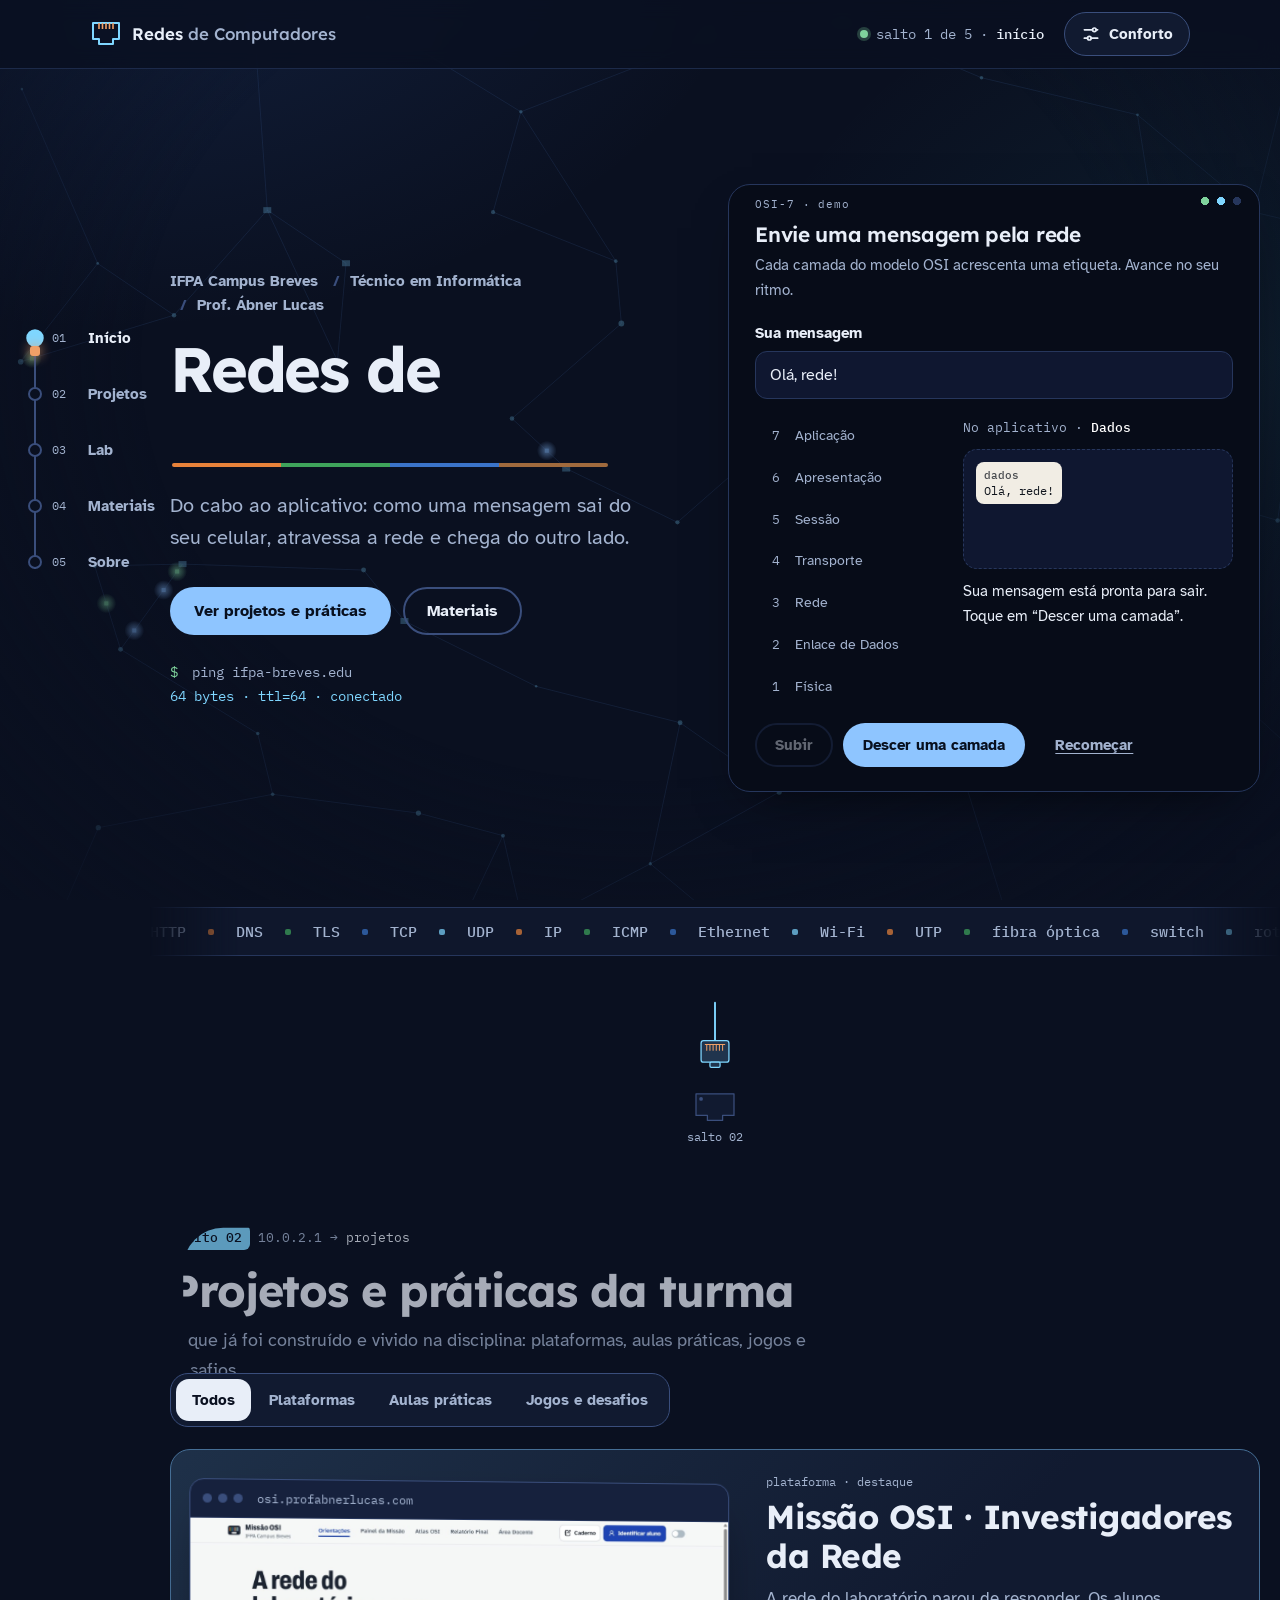
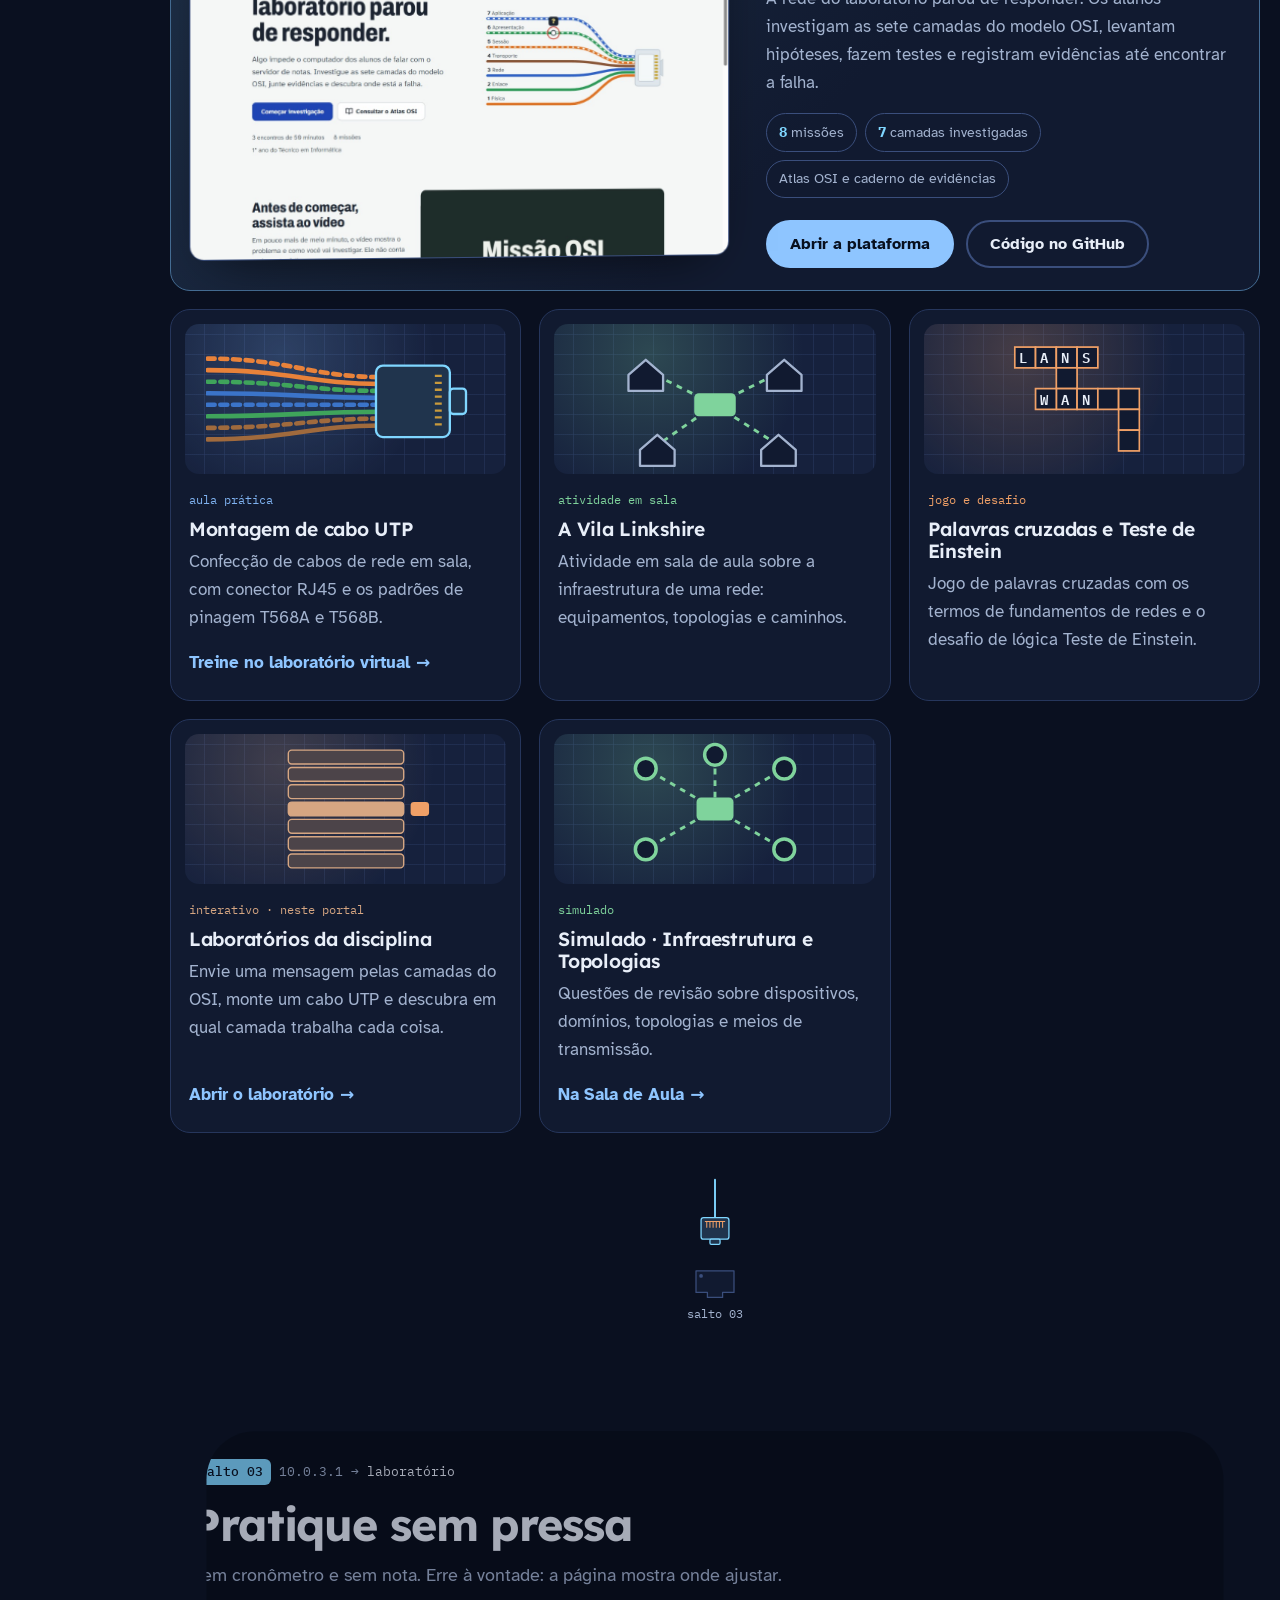
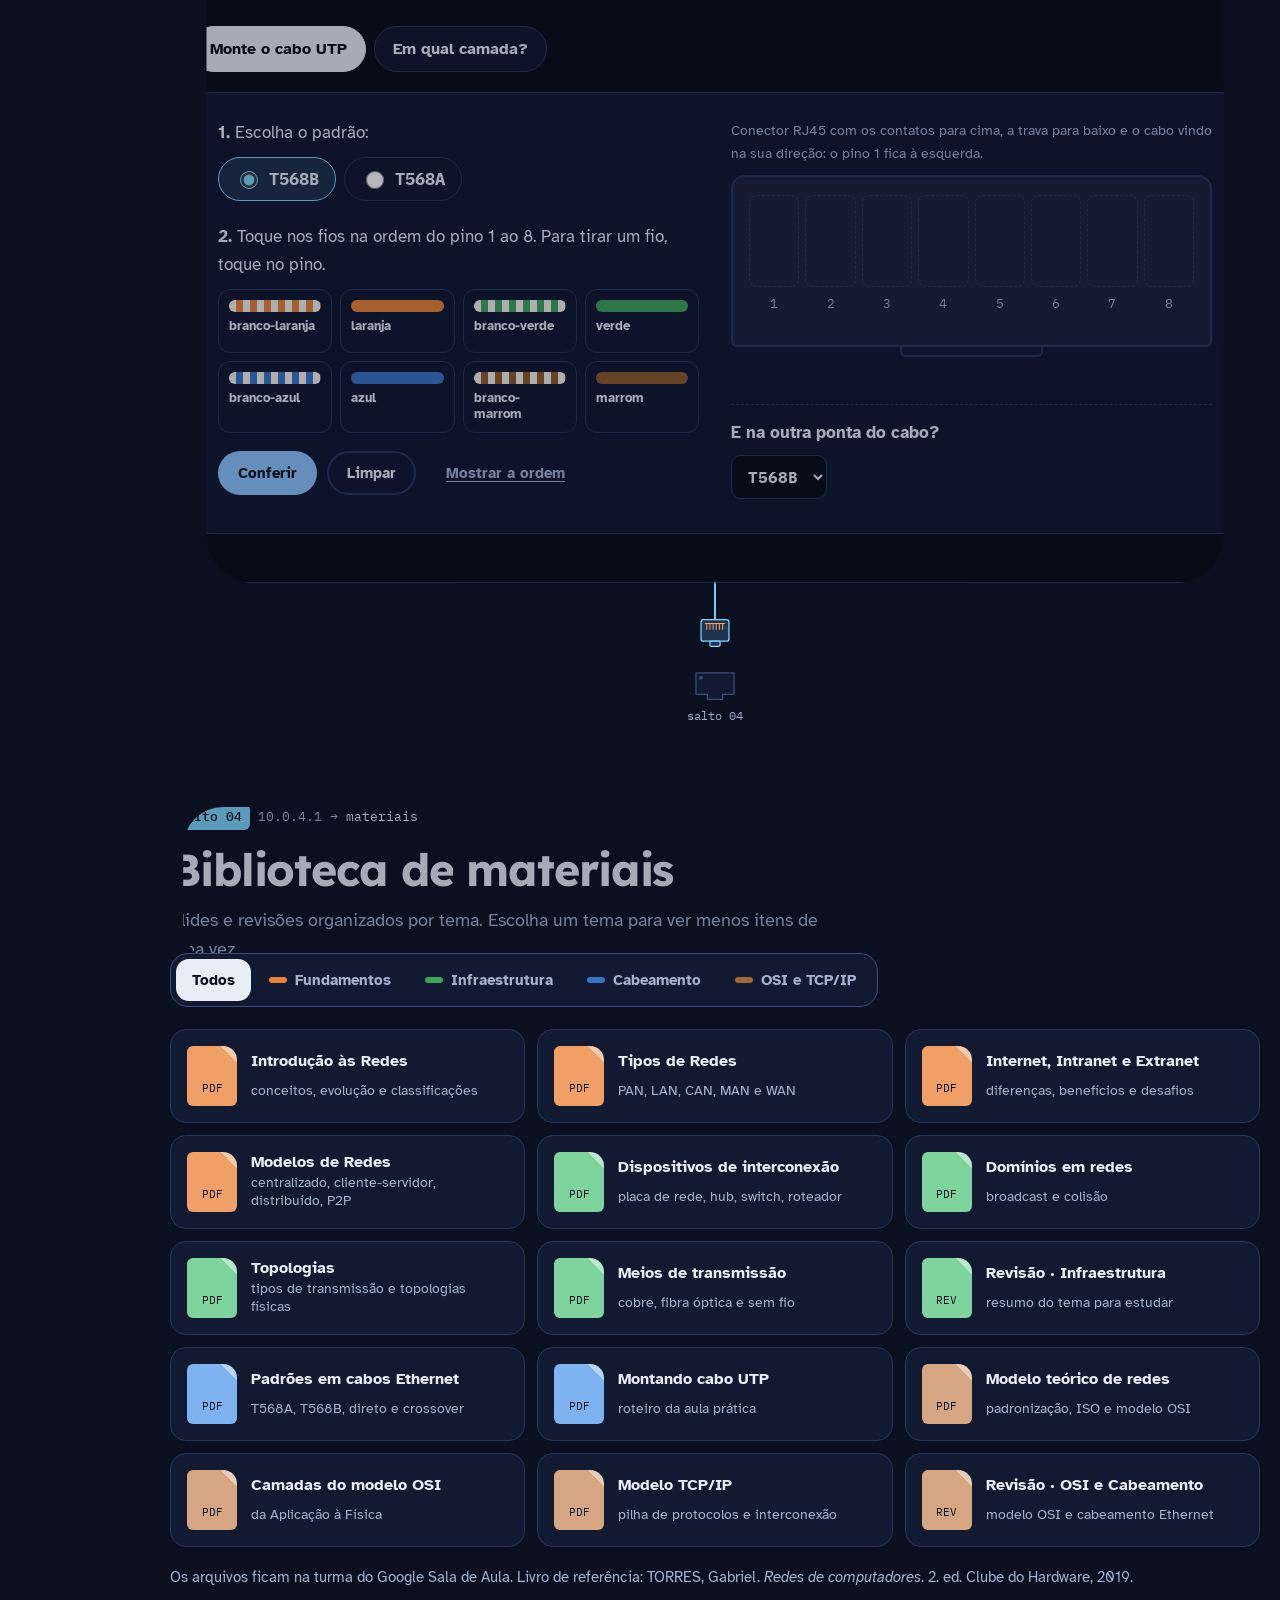
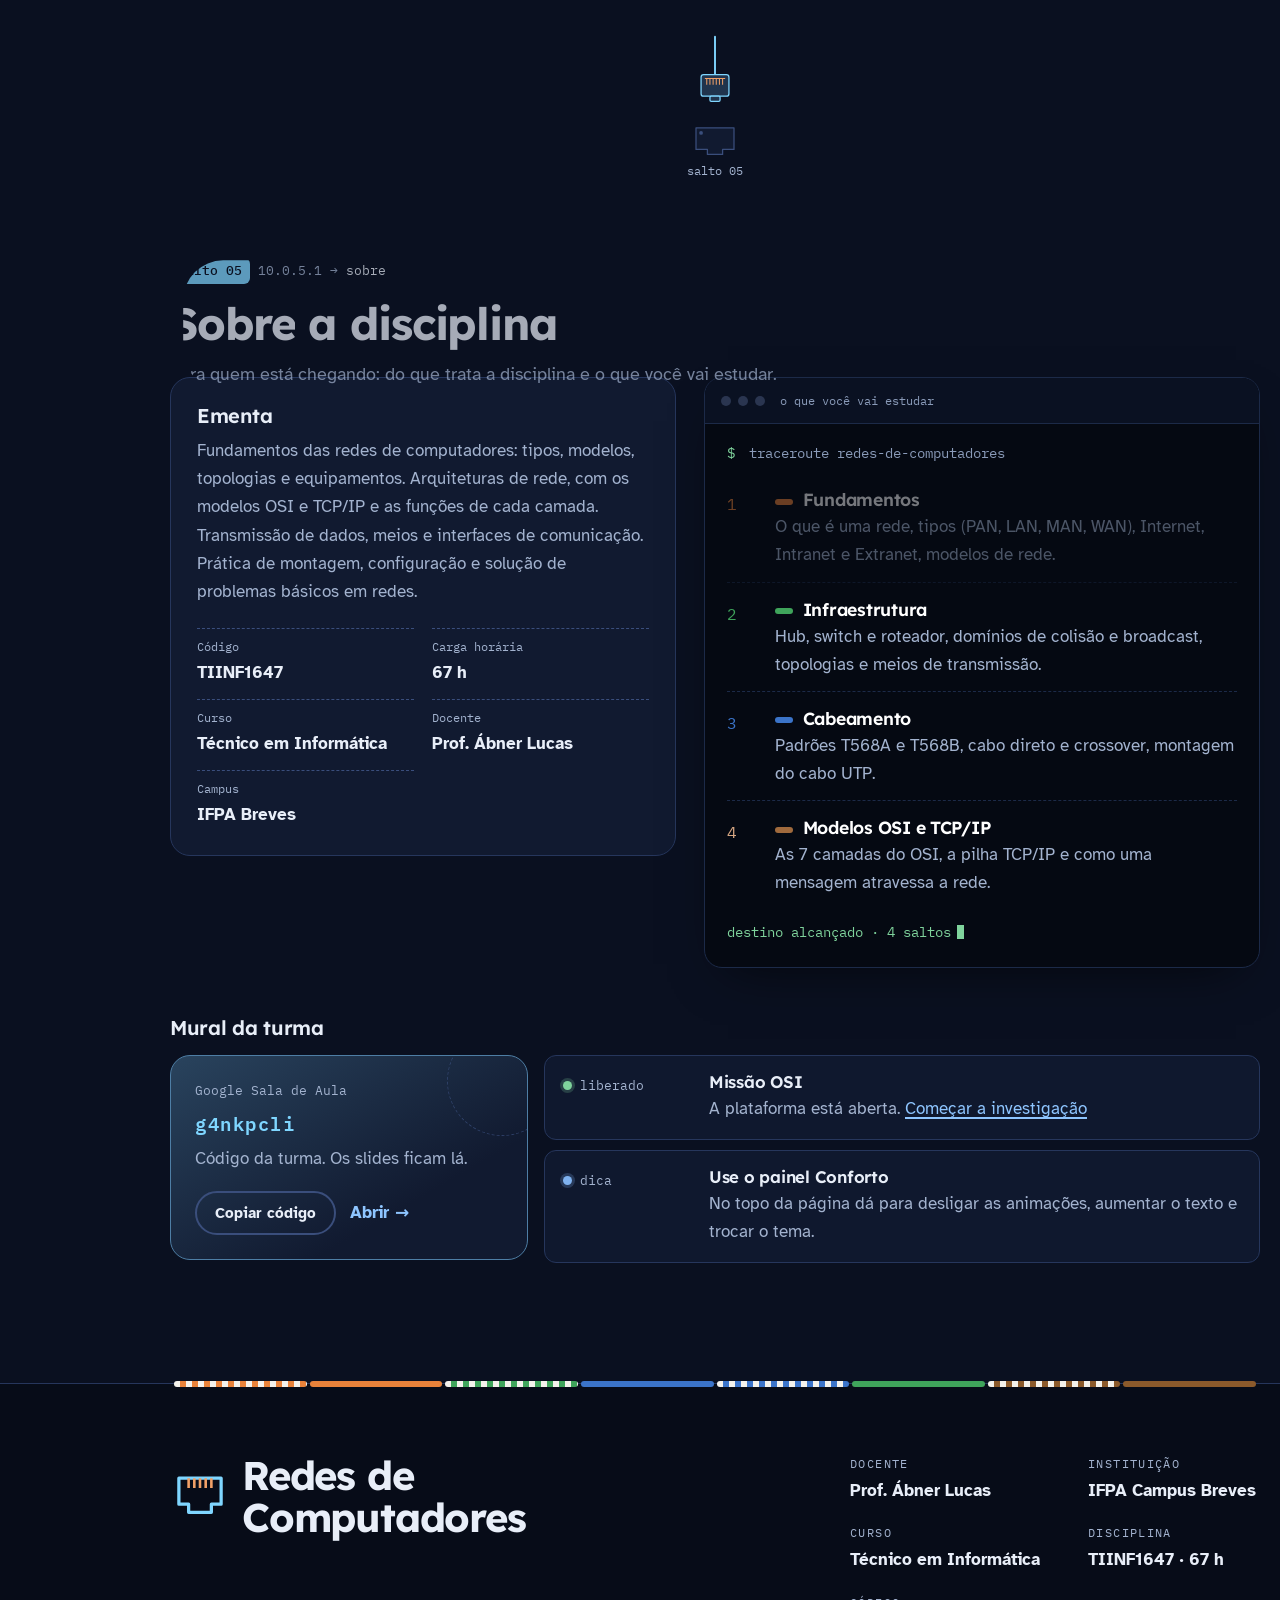
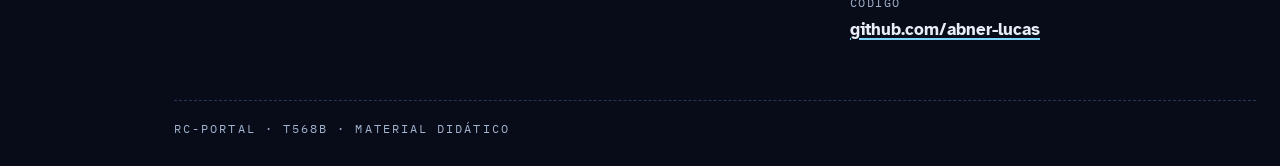
==== commit 5c55b09a: "fix: corrige contraste do seletor T568 no tema claro e sincronizacao do botao de tema escuro" ====
--- a/index.html
+++ b/index.html
@@ -29,7 +29,7 @@
     <link rel="preconnect" href="https://fonts.googleapis.com">
     <link rel="preconnect" href="https://fonts.gstatic.com" crossorigin>
     <link href="https://fonts.googleapis.com/css2?family=Atkinson+Hyperlegible:ital,wght@0,400;0,700;1,400&family=IBM+Plex+Mono:wght@400;500&family=Lexend:wght@500;600;700&display=swap" rel="stylesheet">
-    <link rel="stylesheet" href="style.css?v=2026.11.23e">
+    <link rel="stylesheet" href="style.css?v=2026.11.23f">
 </head>
 <body>
     <a class="pular" href="#conteudo">Pular para o conteúdo</a>
@@ -561,7 +561,7 @@
         <p class="rodape-serigrafia" aria-hidden="true">RC-PORTAL · T568B · MATERIAL DIDÁTICO</p>
     </footer>
 
-    <script src="logica.js?v=2026.11.23e"></script>
-    <script src="script.js?v=2026.11.23e"></script>
+    <script src="logica.js?v=2026.11.23f"></script>
+    <script src="script.js?v=2026.11.23f"></script>
 </body>
 </html>
--- a/style.css
+++ b/style.css
@@ -670,11 +670,11 @@
 @keyframes fita { to { transform: translateX(-50%); } }
 
 /* filtros com cursor deslizante */
-.seletor { position: relative; display: inline-flex; flex-wrap: wrap; padding: 5px; gap: 2px; border-radius: 18px; background: var(--cartao); border: 1px solid var(--linha-forte); }
-.seletor .filtro { position: relative; z-index: 1; border: 0; background: none; min-height: 42px; border-radius: 13px; }
-.seletor .filtro[aria-pressed="true"] { background: none; color: var(--fundo); }
+.filtros.seletor { position: relative; display: inline-flex; flex-wrap: wrap; padding: 5px; gap: 2px; border-radius: 18px; background: var(--cartao); border: 1px solid var(--linha-forte); }
+.filtros.seletor .filtro { position: relative; z-index: 1; border: 0; background: none; min-height: 42px; border-radius: 13px; }
+.filtros.seletor .filtro[aria-pressed="true"] { background: none; color: var(--fundo); }
 .seletor-cursor { position: absolute; left: 0; top: 0; width: 0; height: 0; border-radius: 13px; background: var(--tinta); transition: transform .5s var(--easing), width .5s var(--easing), height .5s var(--easing); }
-:root[data-calmo="sim"] .seletor .filtro[aria-pressed="true"], html:not(.js) .seletor .filtro[aria-pressed="true"] { background: var(--tinta); }
+:root[data-calmo="sim"] .filtros.seletor .filtro[aria-pressed="true"], html:not(.js) .filtros.seletor .filtro[aria-pressed="true"] { background: var(--tinta); }
 
 /* traceroute: cada salto acende quando a leitura chega nele */
 .traceroute li { transition: opacity .5s var(--easing); }
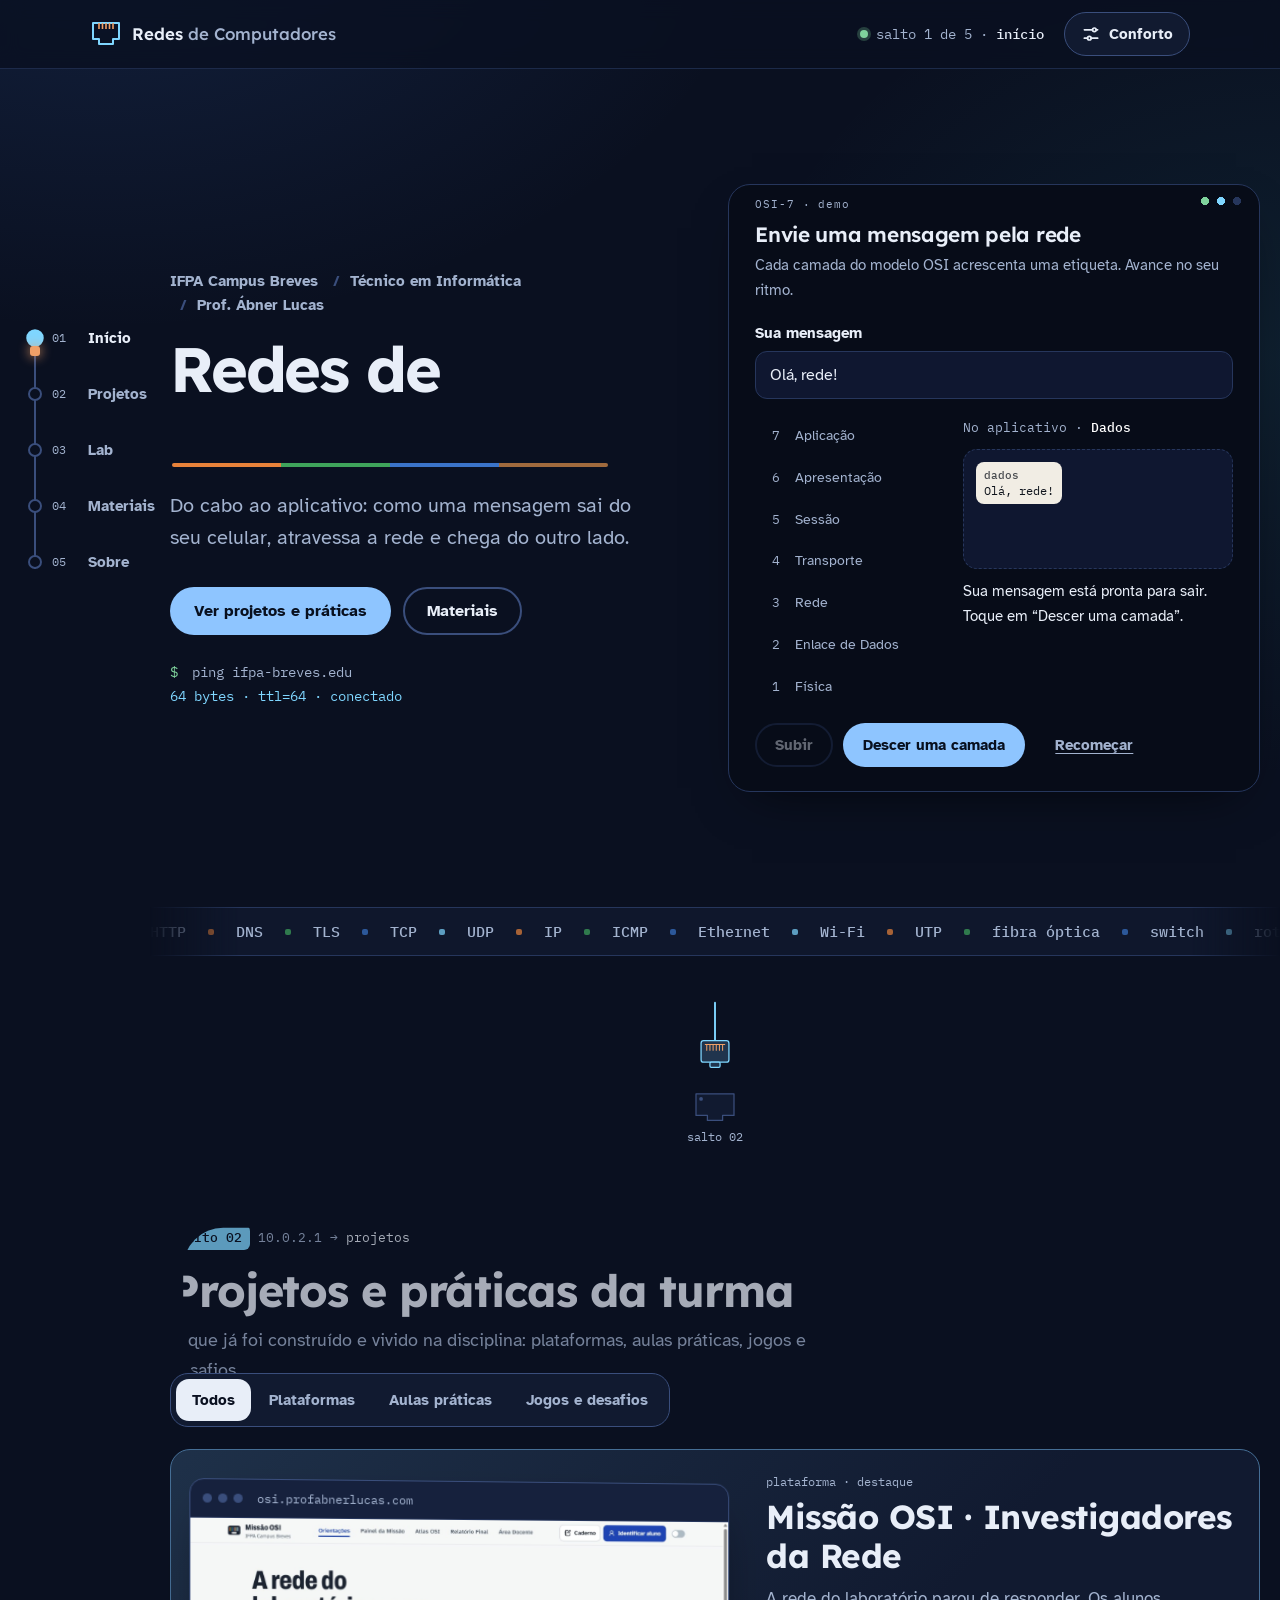
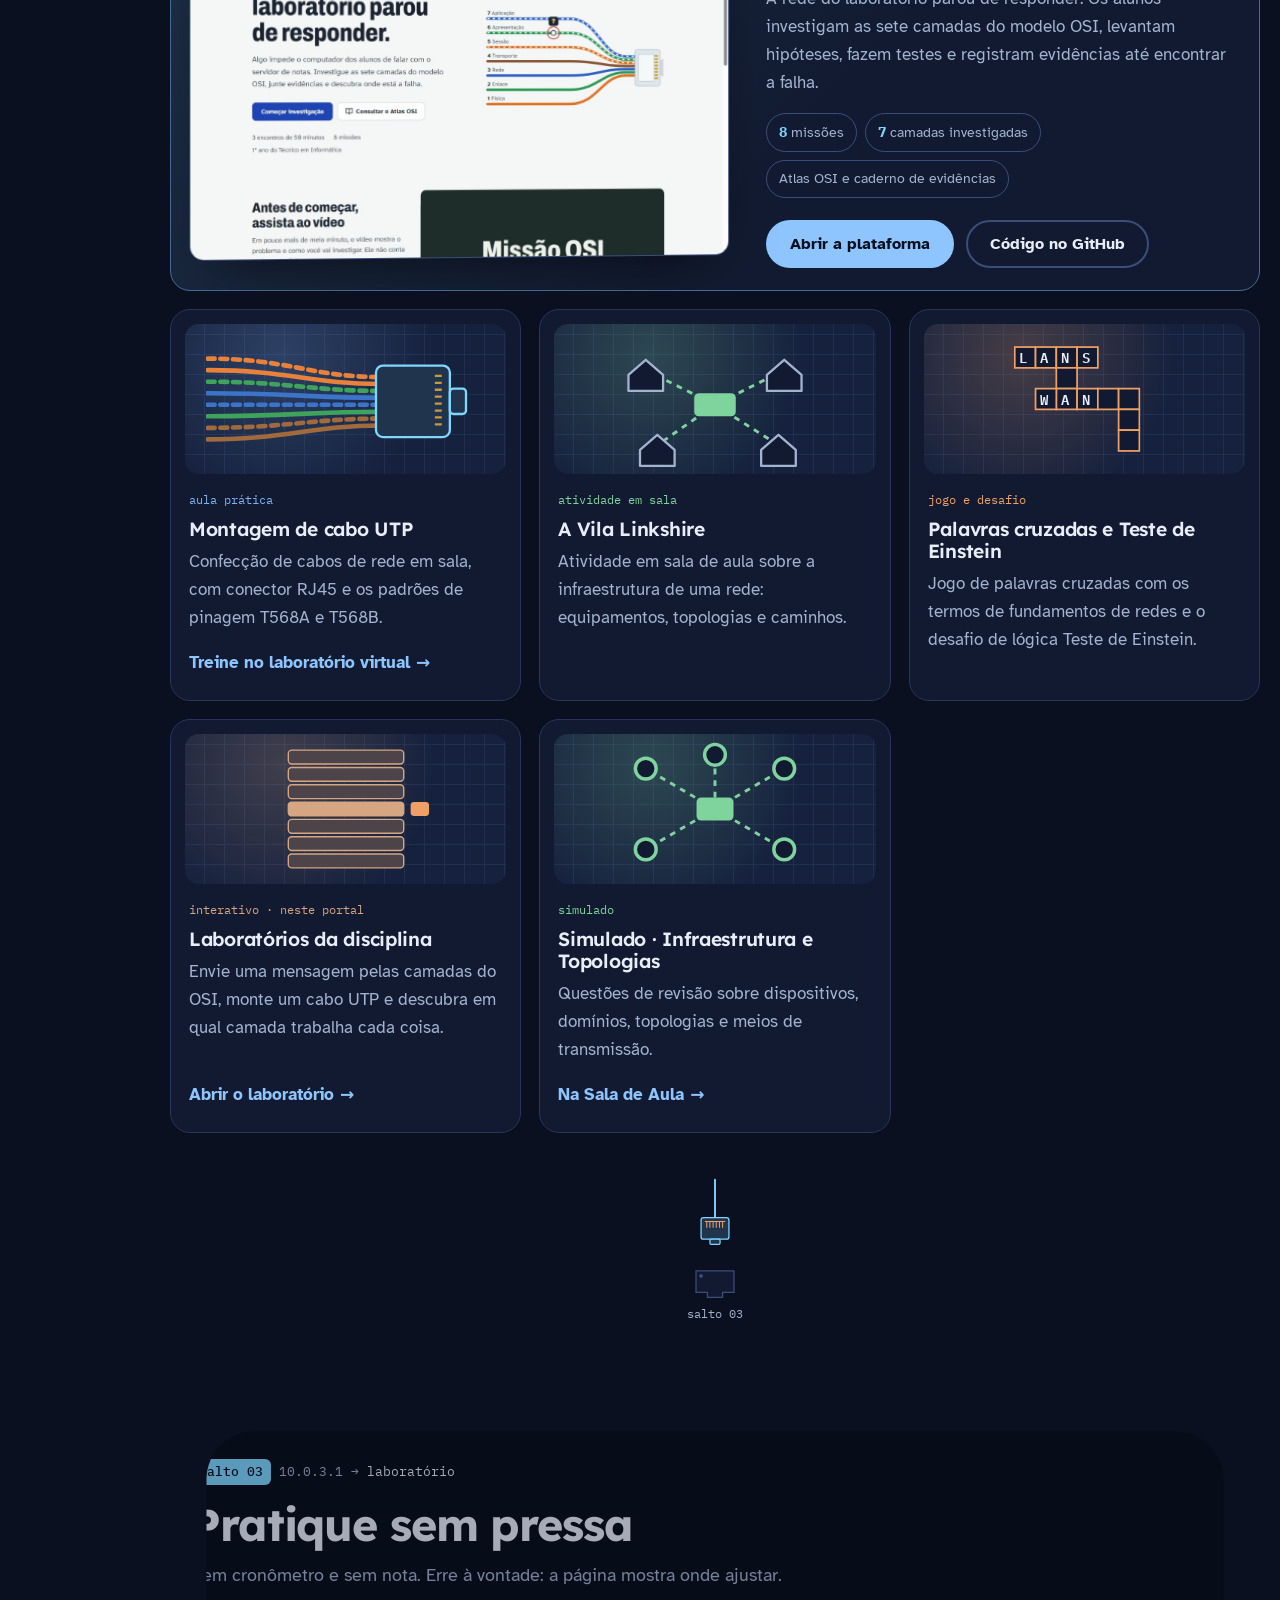
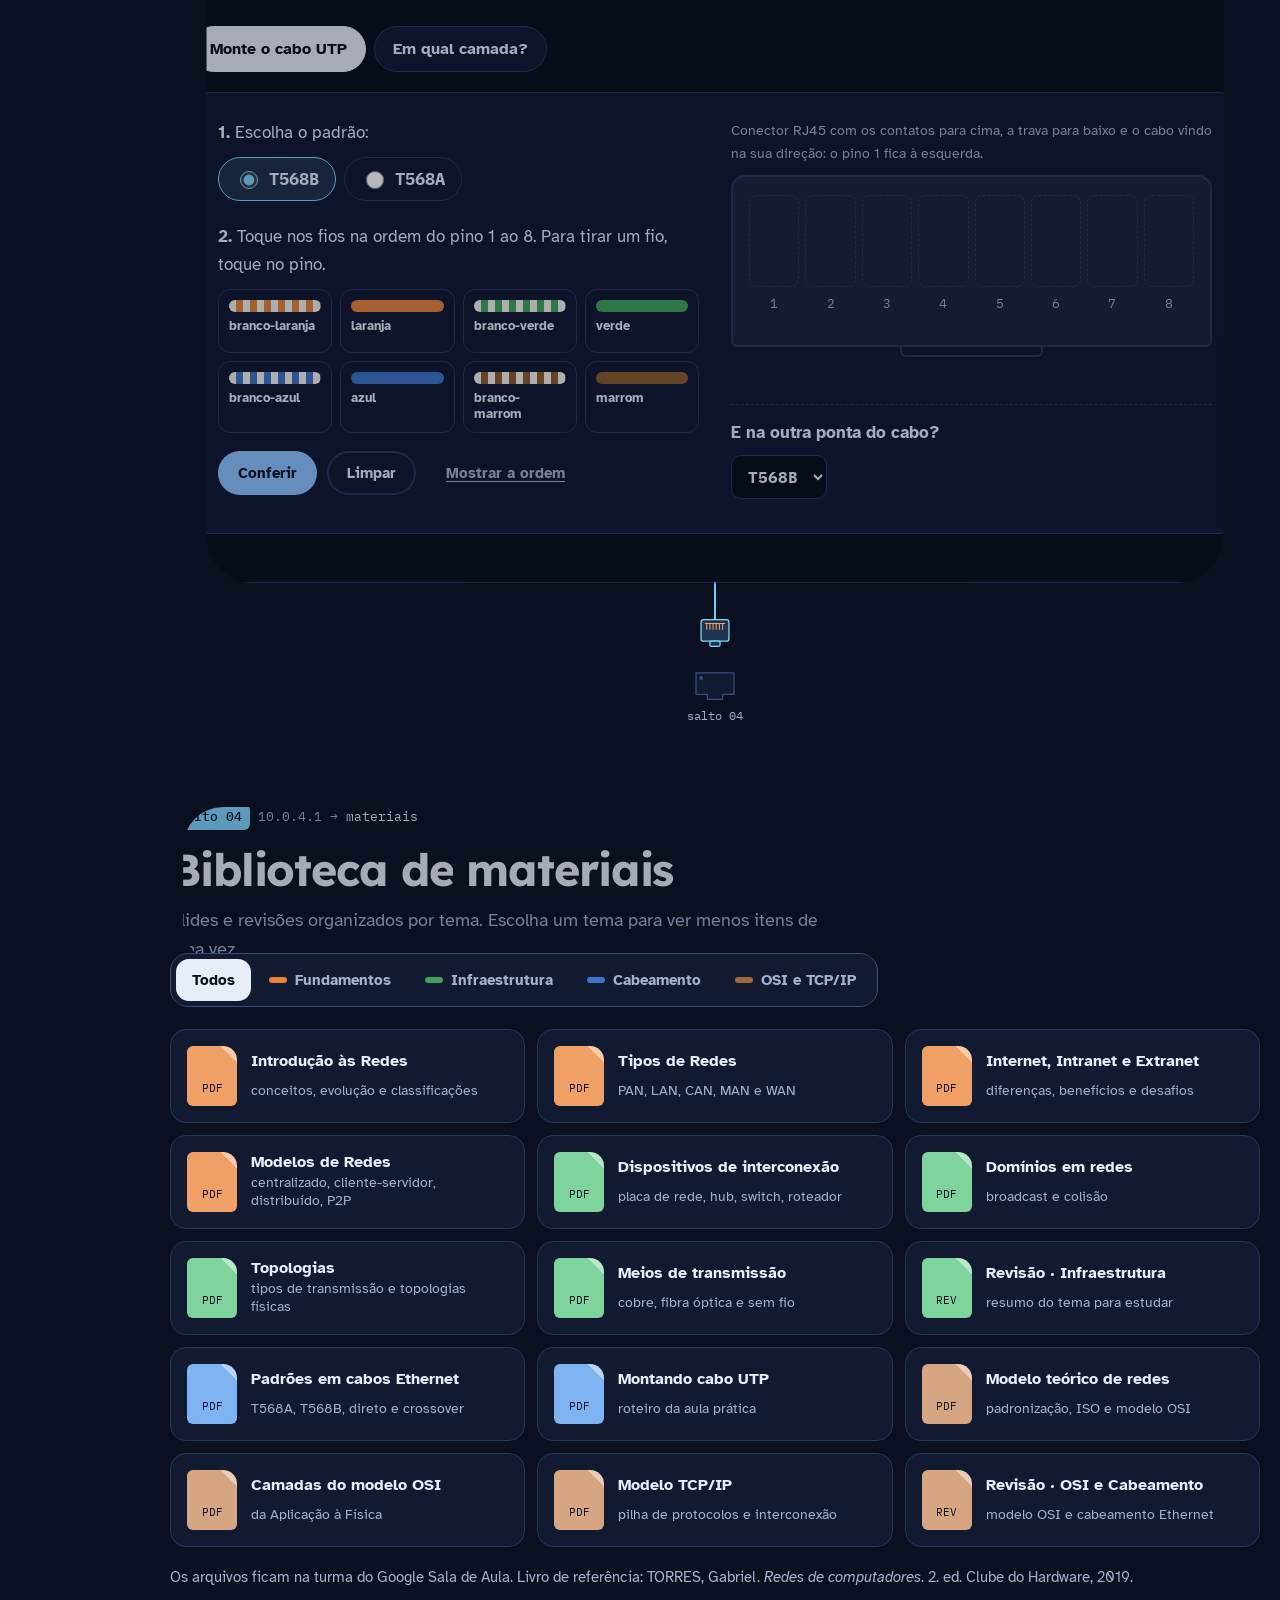
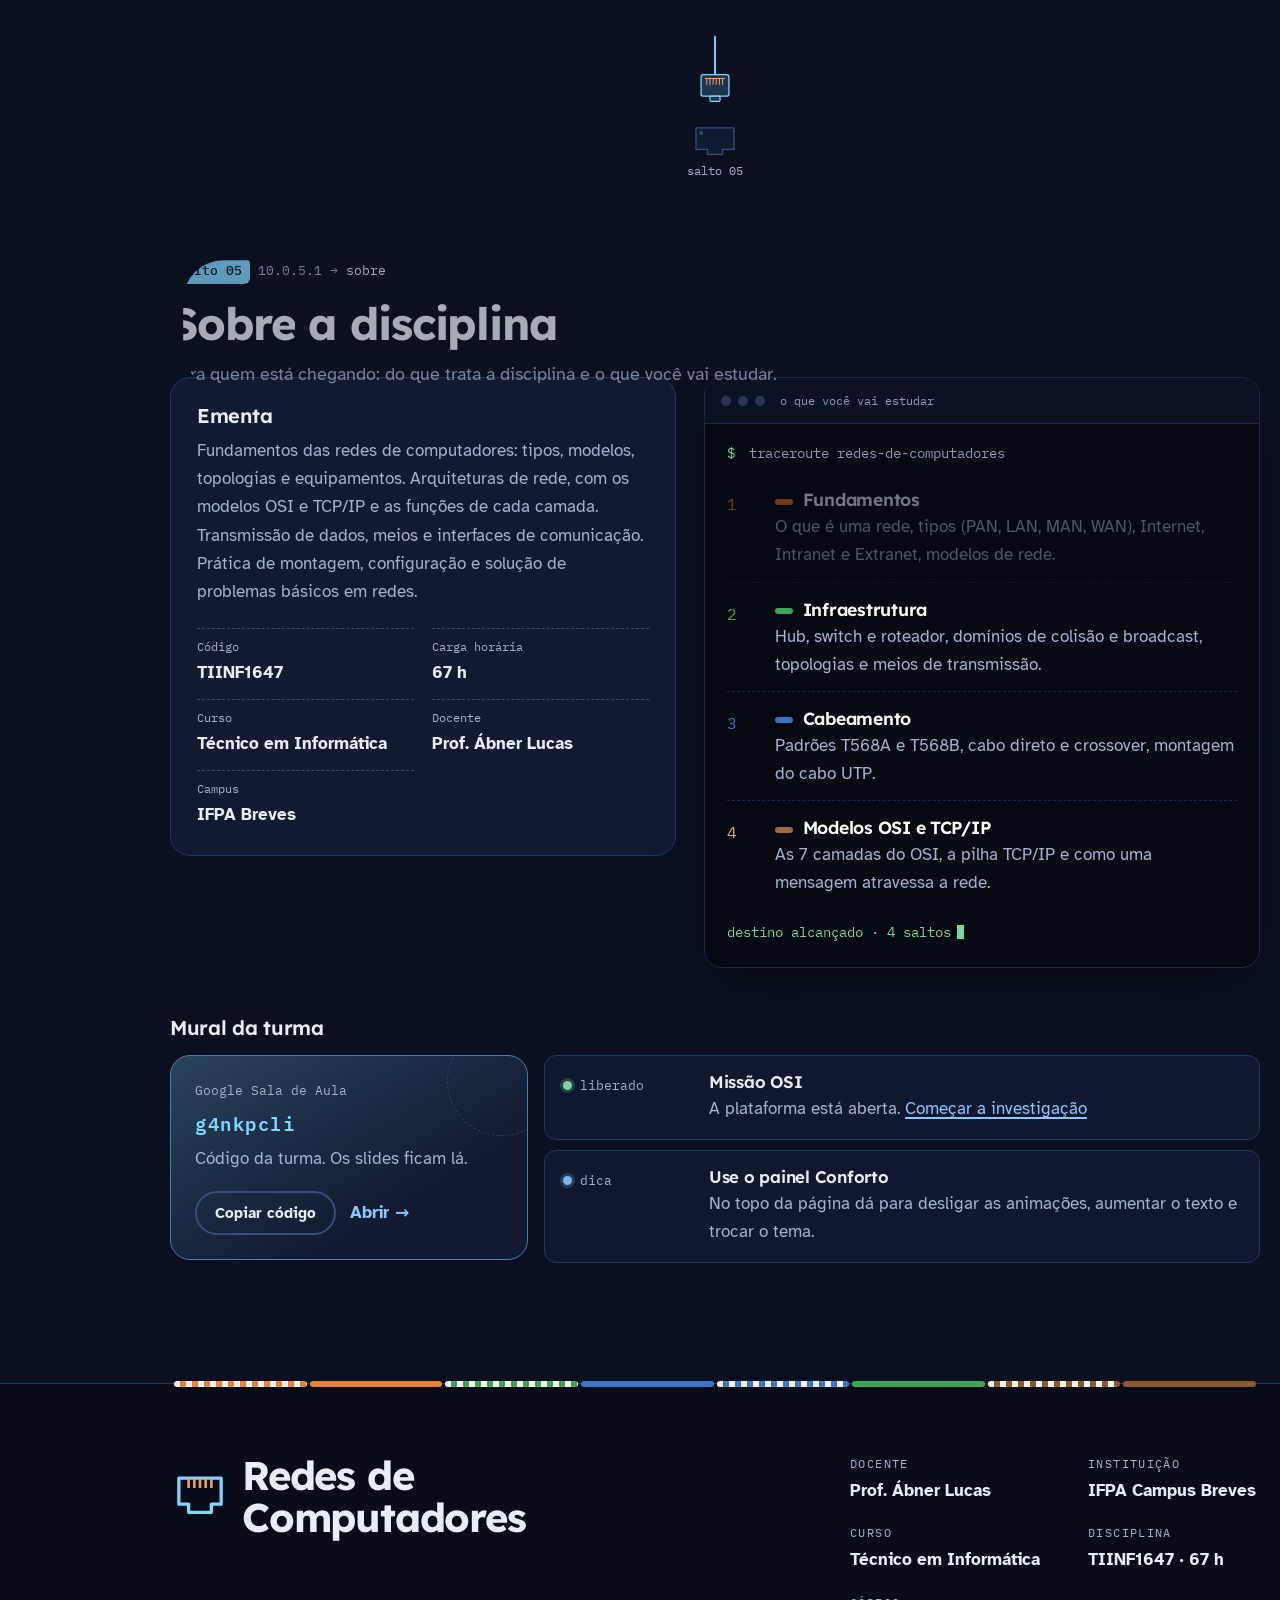
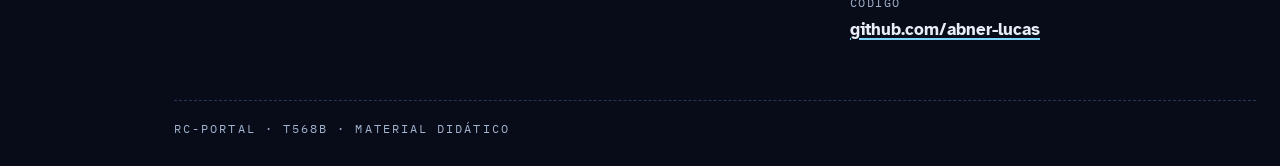
==== commit ef5dd9f3: "style: remove malha/constelacao animada do plano de fundo para visualizacao limpa" ====
--- a/index.html
+++ b/index.html
@@ -29,7 +29,7 @@
     <link rel="preconnect" href="https://fonts.googleapis.com">
     <link rel="preconnect" href="https://fonts.gstatic.com" crossorigin>
     <link href="https://fonts.googleapis.com/css2?family=Atkinson+Hyperlegible:ital,wght@0,400;0,700;1,400&family=IBM+Plex+Mono:wght@400;500&family=Lexend:wght@500;600;700&display=swap" rel="stylesheet">
-    <link rel="stylesheet" href="style.css?v=2026.11.23f">
+    <link rel="stylesheet" href="style.css?v=2026.11.23g">
 </head>
 <body>
     <a class="pular" href="#conteudo">Pular para o conteúdo</a>
@@ -46,10 +46,6 @@
         </div>
         <p class="cortina-txt">estabelecendo conexão…</p>
     </div>
-
-    <!-- Fundo vivo: a malha da rede, com pacotes passando devagar (parada no modo calmo) -->
-    <canvas class="malha" id="malha" aria-hidden="true"></canvas>
-    <div class="vinheta" aria-hidden="true"></div>
 
     <!-- ============ CABEÇALHO (sempre visível: orientação previsível) ============ -->
     <header class="topo" id="topo">
@@ -561,7 +557,7 @@
         <p class="rodape-serigrafia" aria-hidden="true">RC-PORTAL · T568B · MATERIAL DIDÁTICO</p>
     </footer>
 
-    <script src="logica.js?v=2026.11.23f"></script>
-    <script src="script.js?v=2026.11.23f"></script>
+    <script src="logica.js?v=2026.11.23g"></script>
+    <script src="script.js?v=2026.11.23g"></script>
 </body>
 </html>
--- a/style.css
+++ b/style.css
@@ -37,10 +37,6 @@
     --rack-linha: #26365c;
 
     --terminal: #050912;
-
-    --malha-no: 127, 214, 255;
-    --malha-linha: 90, 140, 220;
-    --malha-forca: .55;
 
     --raio: 20px;
     --raio-peq: 12px;
@@ -70,9 +66,6 @@
     --laranja: #c4611f; --verde: #2f8a53; --azul: #2f6db5; --marrom: #8a5a3a;
     --rack: #101a2f;
     --rack-2: #18243f;
-    --malha-no: 30, 110, 170;
-    --malha-linha: 60, 110, 180;
-    --malha-forca: .42;
     --sombra: 0 18px 40px -22px rgba(20, 40, 80, .35);
 }
 
@@ -97,9 +90,8 @@
 }
 :root[data-tema="claro"] body {
     background:
-        linear-gradient(var(--fundo-brilho-1), transparent 40%),
-        repeating-linear-gradient(0deg, transparent 0 39px, rgba(31, 90, 160, .07) 39px 40px),
-        repeating-linear-gradient(90deg, transparent 0 39px, rgba(31, 90, 160, .07) 39px 40px),
+        radial-gradient(1100px 700px at 8% -10%, var(--fundo-brilho-1), transparent 60%),
+        radial-gradient(900px 700px at 100% 40%, var(--fundo-brilho-2), transparent 60%),
         var(--fundo);
     background-attachment: fixed;
 }
@@ -113,11 +105,6 @@
 .sr-only { position: absolute; width: 1px; height: 1px; padding: 0; margin: -1px; overflow: hidden; clip: rect(0 0 0 0); white-space: nowrap; border: 0; }
 .pular { position: absolute; left: 16px; top: -60px; z-index: 100; background: var(--acao); color: var(--acao-texto); padding: 10px 16px; border-radius: 10px; font-weight: 700; }
 .pular:focus { top: 12px; }
-
-/* ---------- fundo vivo ---------- */
-.malha { position: fixed; inset: 0; width: 100%; height: 100%; z-index: -2; pointer-events: none; opacity: var(--malha-forca); }
-.vinheta { position: fixed; inset: 0; z-index: -1; pointer-events: none;
-    background: radial-gradient(ellipse at 50% 40%, transparent 55%, color-mix(in srgb, var(--fundo) 85%, transparent) 100%); }
 
 /* ---------- cabeçalho ---------- */
 .topo { position: sticky; top: 0; z-index: 50; background: color-mix(in srgb, var(--fundo) 78%, transparent); border-bottom: 1px solid color-mix(in srgb, var(--linha) 70%, transparent); backdrop-filter: blur(10px); }
@@ -468,7 +455,6 @@
 :root[data-calmo="sim"] *, :root[data-calmo="sim"] *::before, :root[data-calmo="sim"] *::after { animation: none !important; transition: none !important; }
 :root[data-calmo="sim"] [data-cena], :root[data-calmo="sim"] .revelar { opacity: 1 !important; transform: none !important; }
 :root[data-calmo="sim"] .cx-plugue, :root[data-calmo="sim"] .cx-cabo { transform: none !important; }
-:root[data-calmo="sim"] .malha { opacity: calc(var(--malha-forca) * .6); }
 @media (prefers-reduced-motion: reduce) {
     *, *::before, *::after { animation: none !important; transition: none !important; }
     [data-cena], .js .revelar { opacity: 1 !important; transform: none !important; }
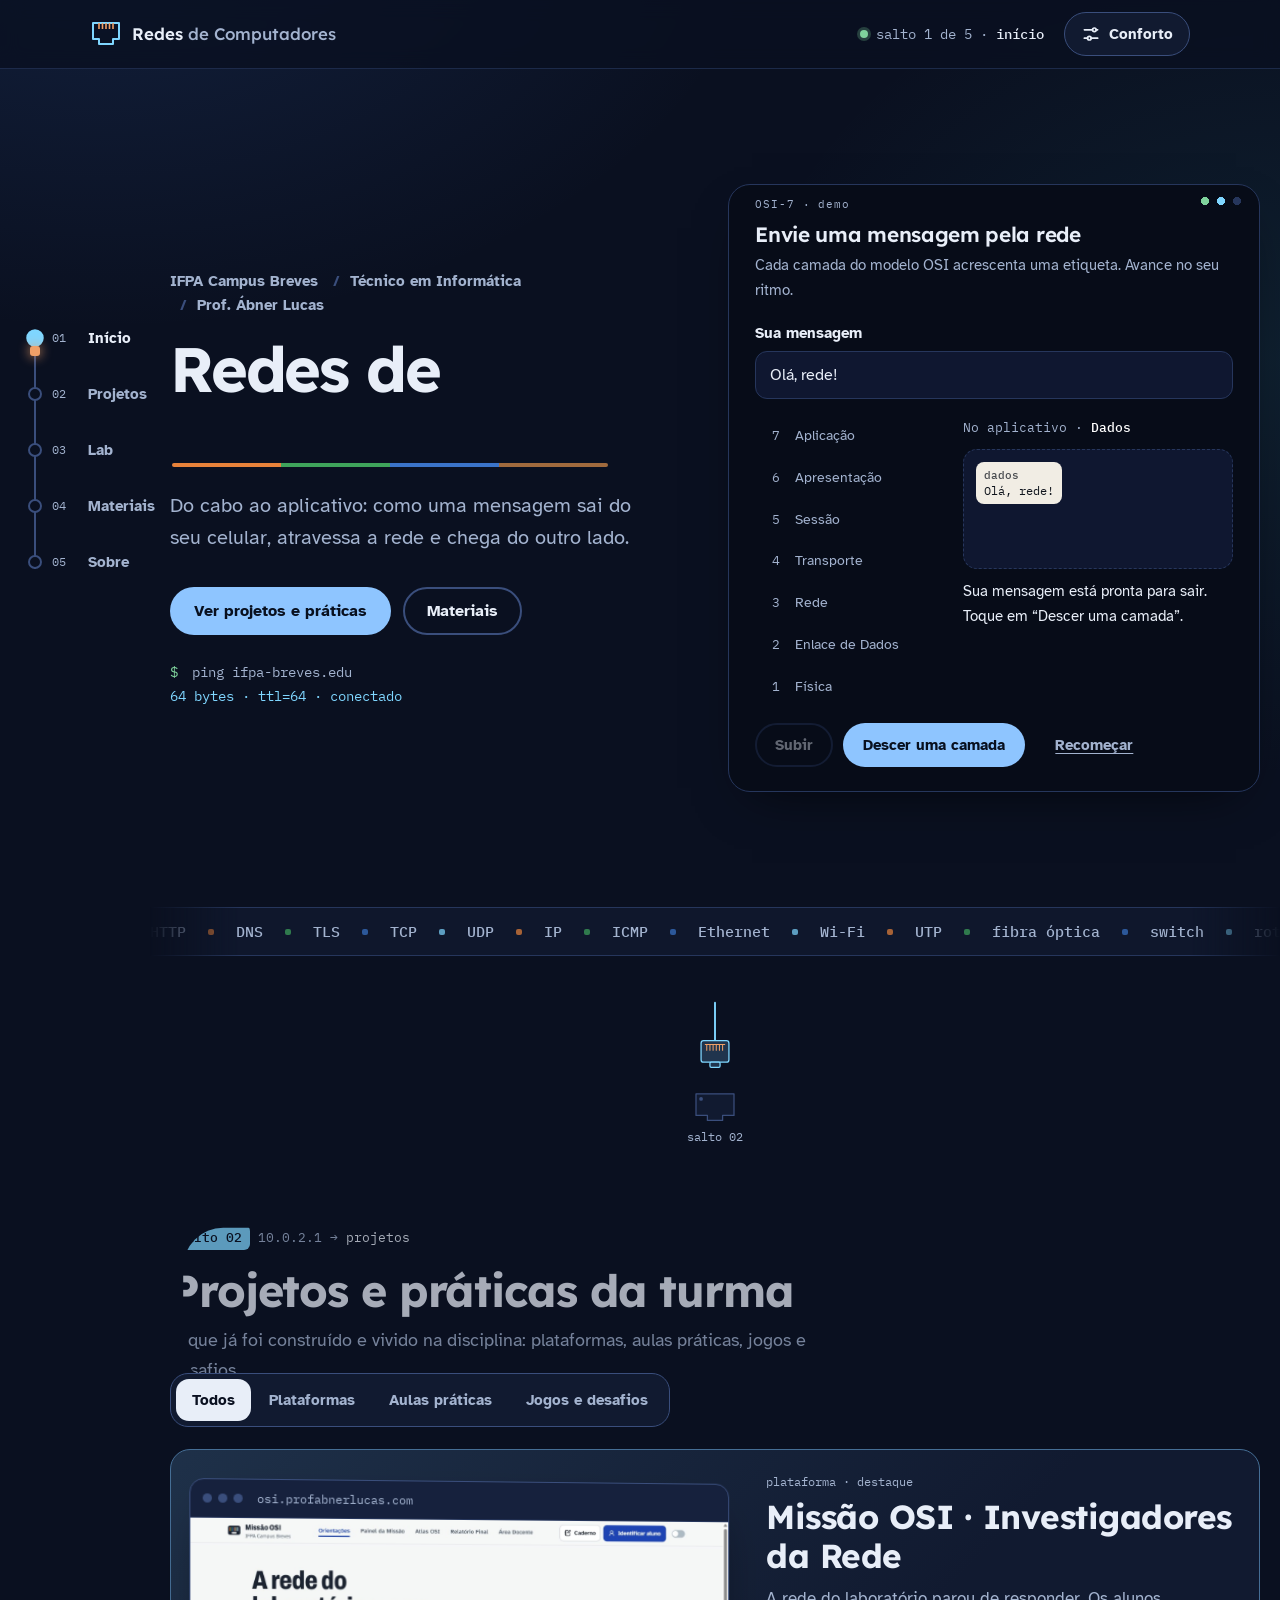
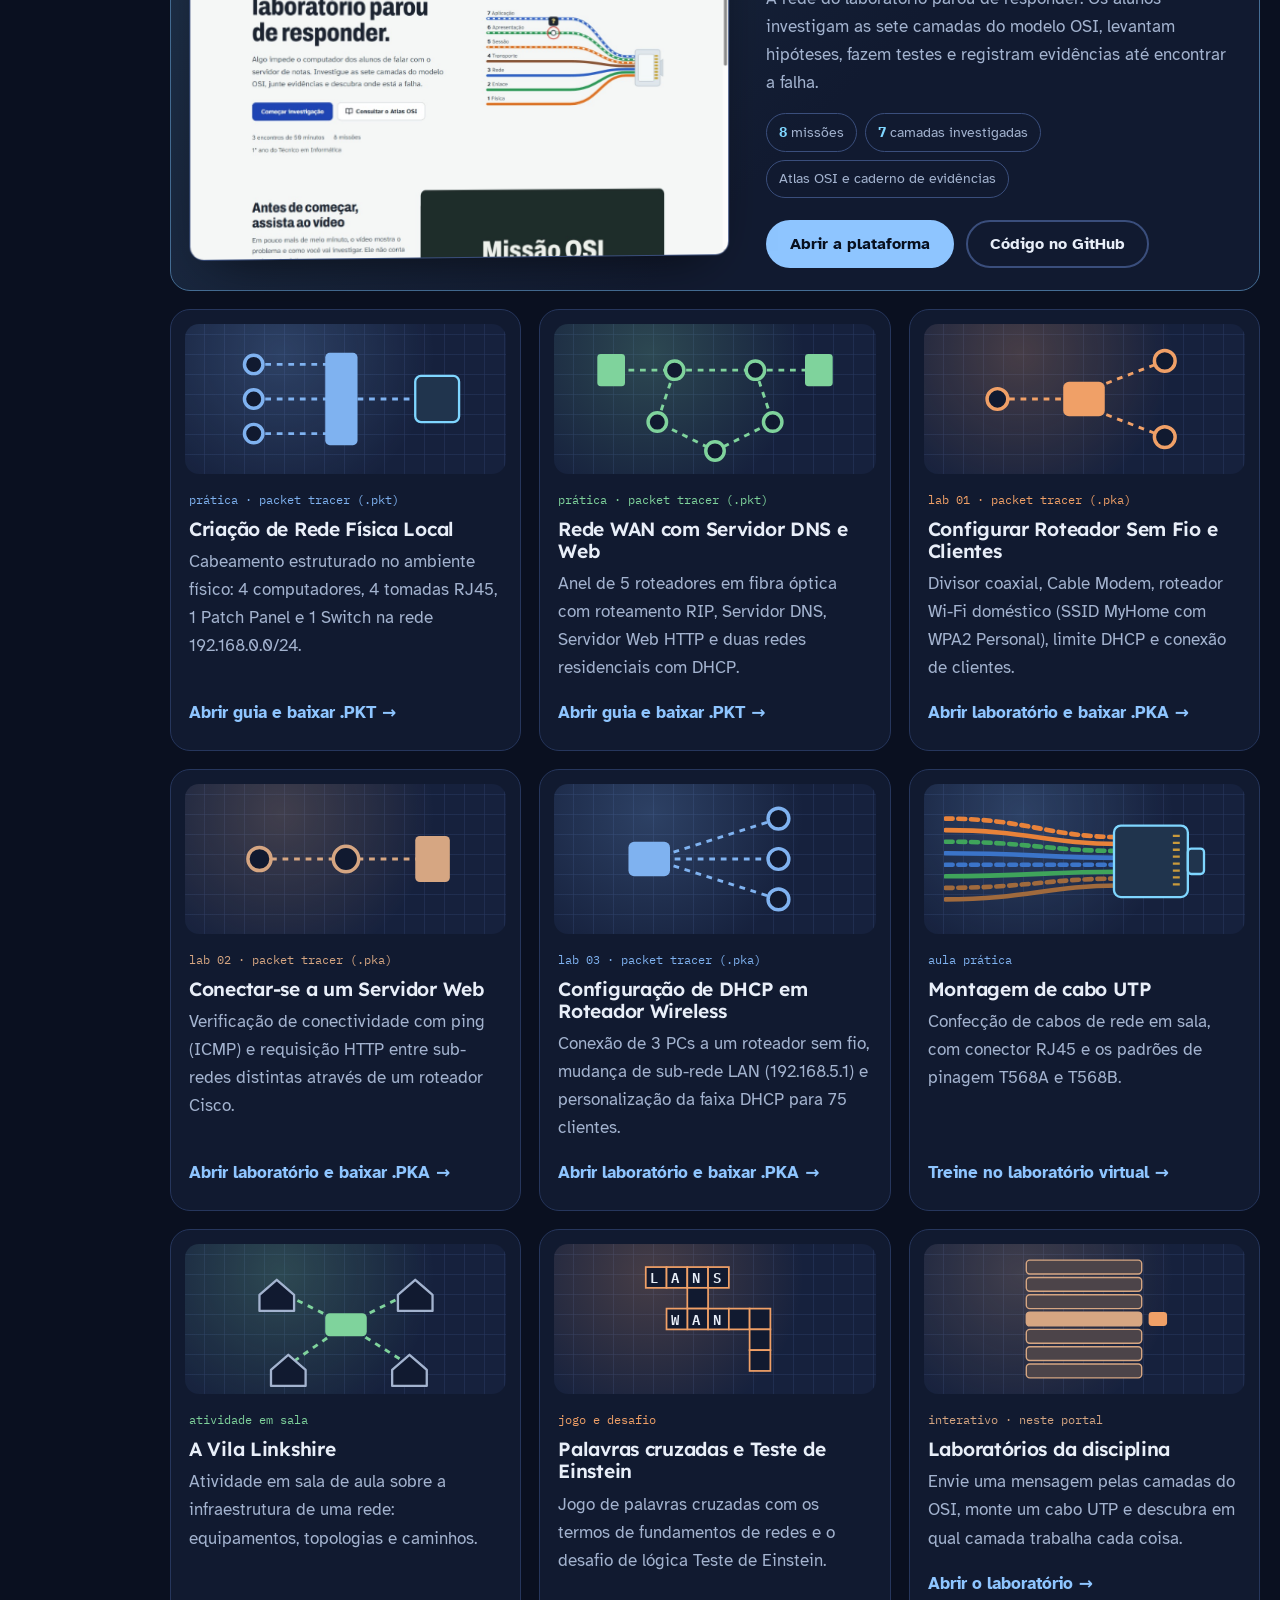
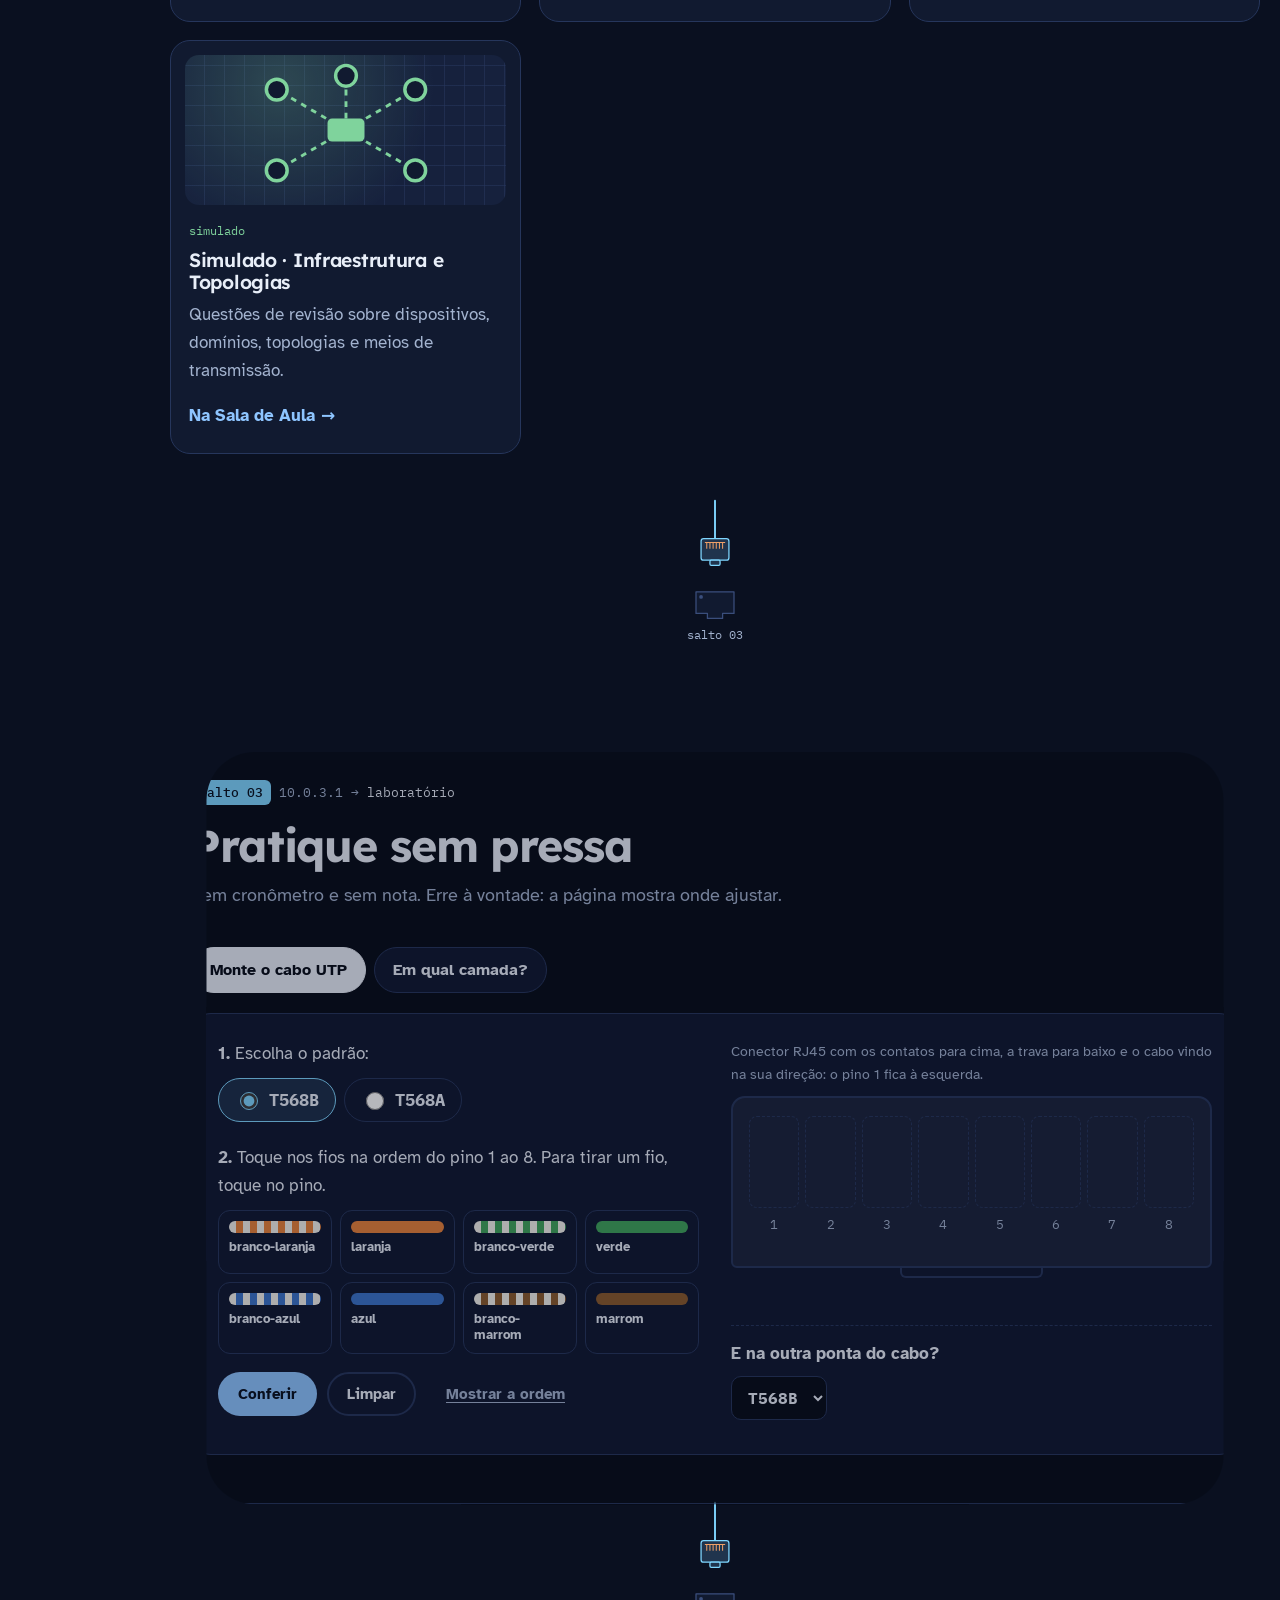
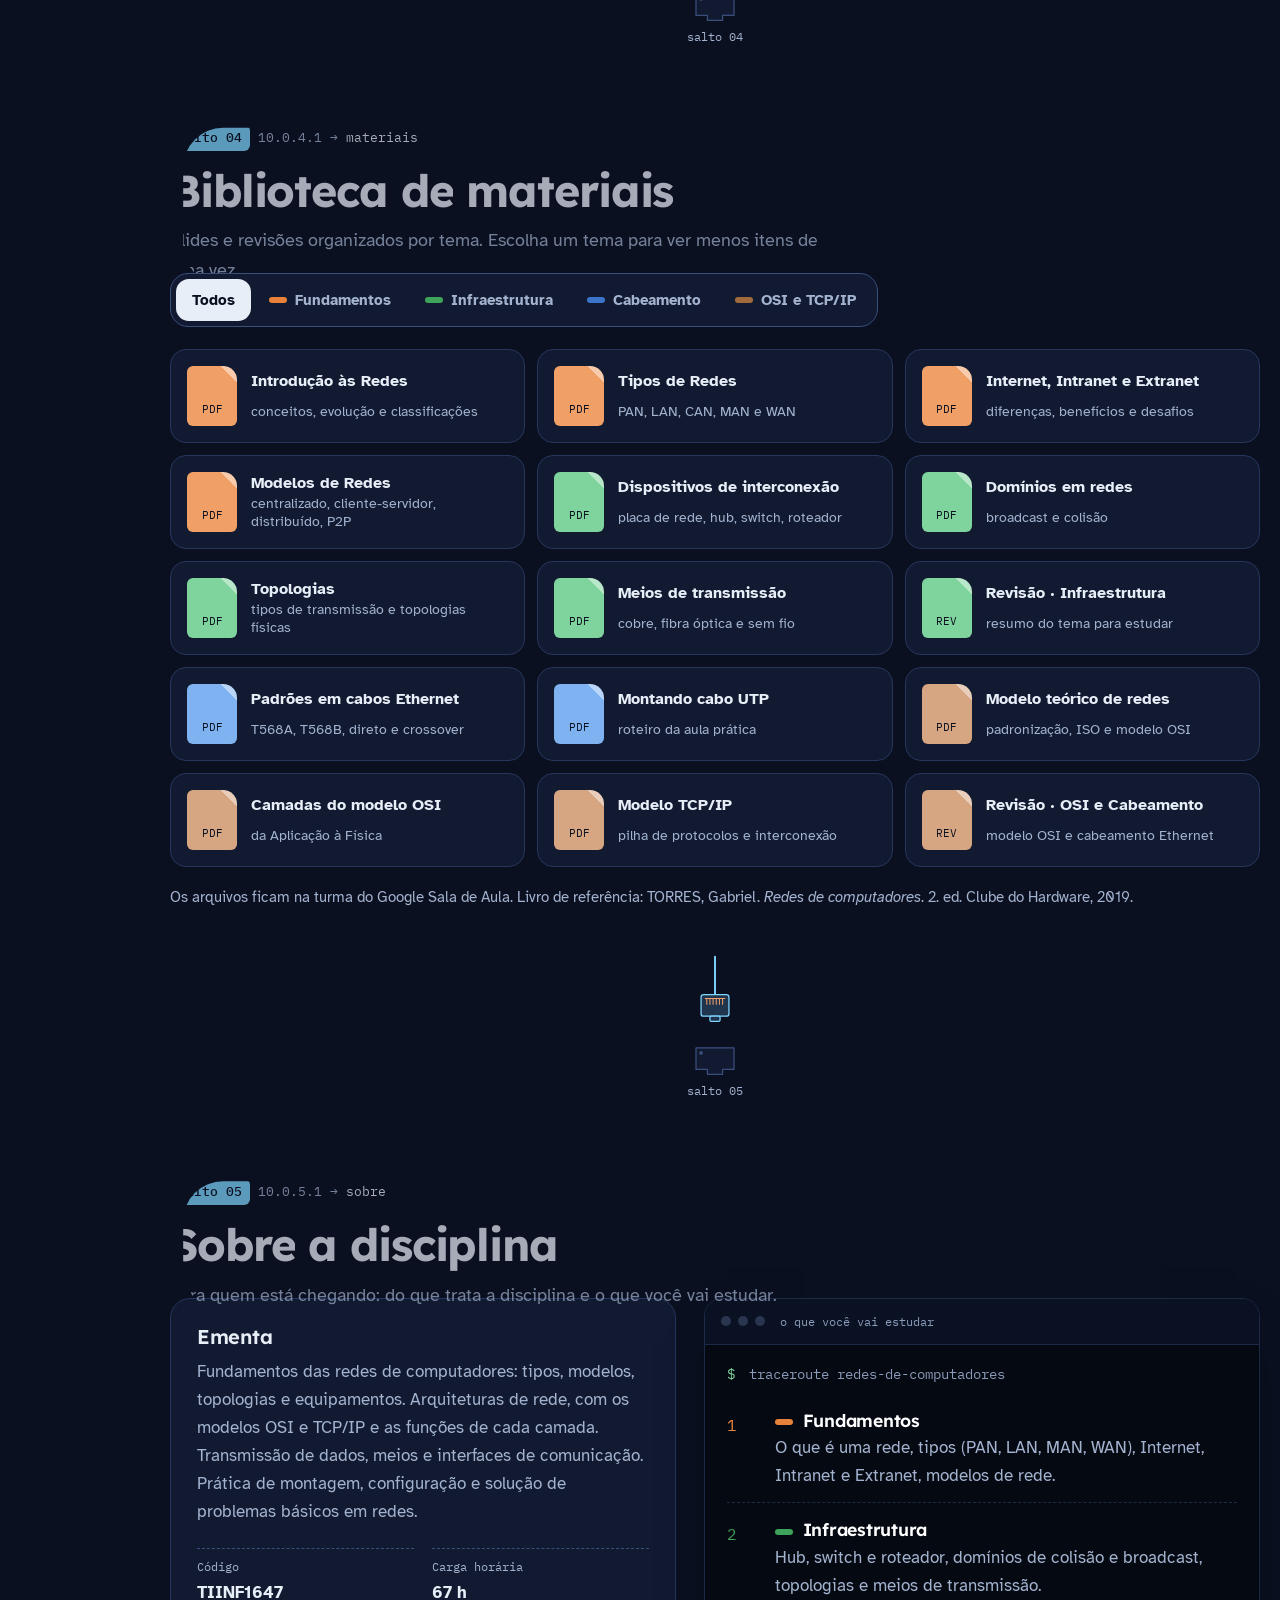
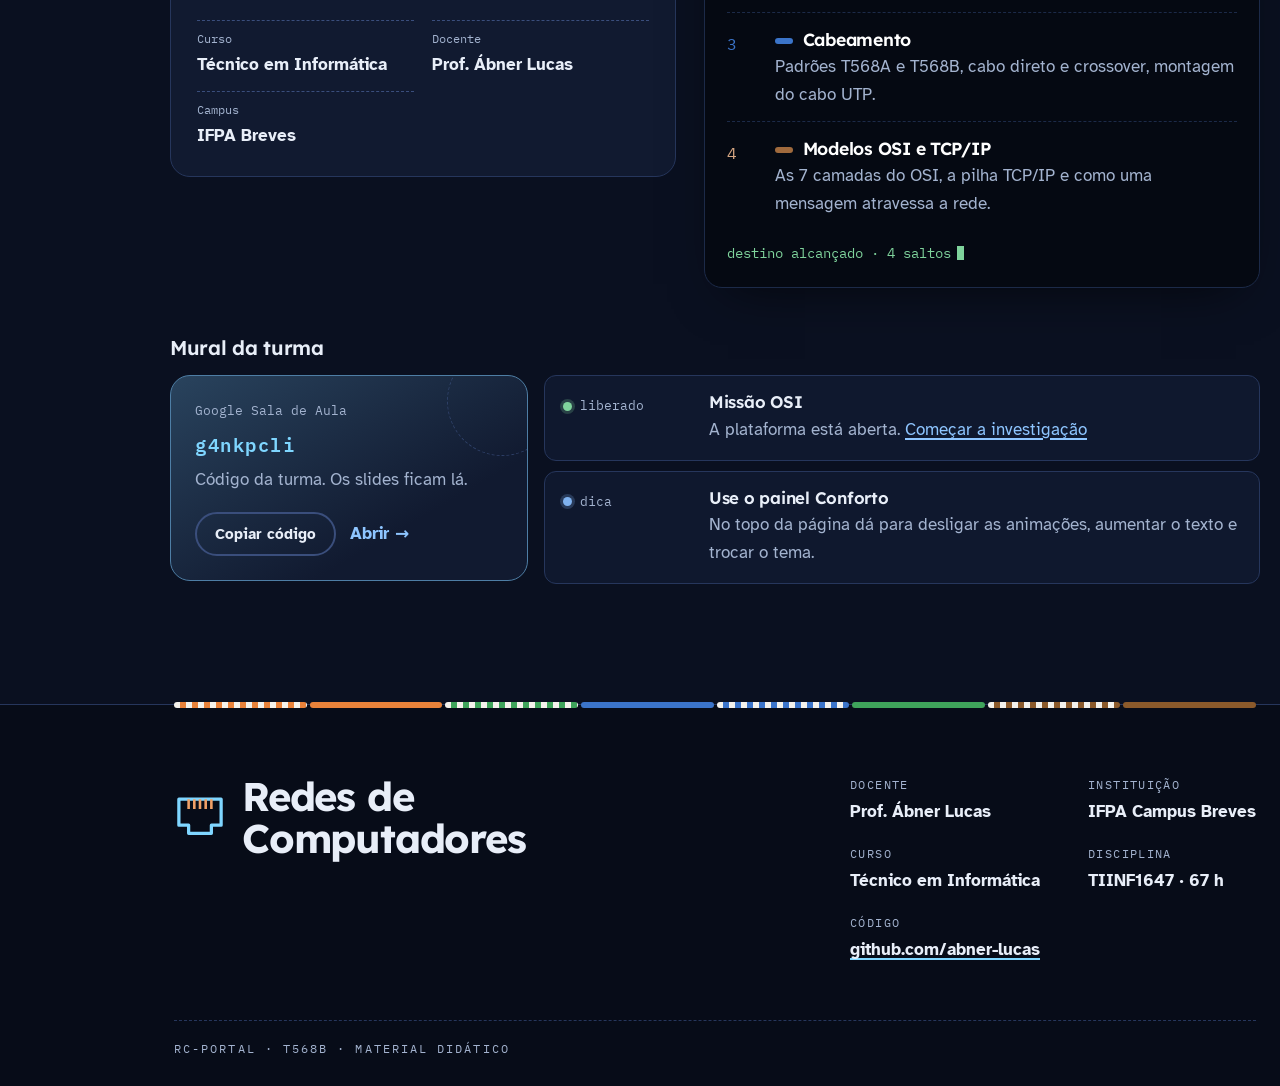
==== commit aeeb7c2c: "feat: adiciona 5 subpaginas de laboratorios Packet Tracer com engenharia reversa e arquivos .pkt/.pk" ====
--- a/index.html
+++ b/index.html
@@ -29,7 +29,7 @@
     <link rel="preconnect" href="https://fonts.googleapis.com">
     <link rel="preconnect" href="https://fonts.gstatic.com" crossorigin>
     <link href="https://fonts.googleapis.com/css2?family=Atkinson+Hyperlegible:ital,wght@0,400;0,700;1,400&family=IBM+Plex+Mono:wght@400;500&family=Lexend:wght@500;600;700&display=swap" rel="stylesheet">
-    <link rel="stylesheet" href="style.css?v=2026.11.23g">
+    <link rel="stylesheet" href="style.css?v=2026.11.23h">
 </head>
 <body>
     <a class="pular" href="#conteudo">Pular para o conteúdo</a>
@@ -215,6 +215,78 @@
                             <a class="botao botao-linha" href="https://github.com/abner-lucas/missao-osi" target="_blank" rel="noopener noreferrer">Código no GitHub<span class="sr-only"> (abre em nova aba)</span></a>
                         </div>
                     </div>
+                </article>
+
+                <article class="projeto" data-tipo="pratica" data-par="azul">
+                    <div class="projeto-arte" aria-hidden="true">
+                        <svg viewBox="0 0 240 130">
+                            <g class="arte-linhas"><path d="M40 35H110M40 65H110M40 95H110M130 65H195" /></g>
+                            <g class="arte-nos"><circle cx="40" cy="35" r="8" /><circle cx="40" cy="65" r="8" /><circle cx="40" cy="95" r="8" /></g>
+                            <rect class="arte-switch" x="102" y="25" width="28" height="80" rx="4" />
+                            <rect class="arte-plugue" x="180" y="45" width="38" height="40" rx="5" />
+                        </svg>
+                    </div>
+                    <p class="selo-projeto">prática · packet tracer (.pkt)</p>
+                    <h3>Criação de Rede Física Local</h3>
+                    <p>Cabeamento estruturado no ambiente físico: 4 computadores, 4 tomadas RJ45, 1 Patch Panel e 1 Switch na rede 192.168.0.0/24.</p>
+                    <a class="link-seta" href="./labs/rede-fisica-local.html">Abrir guia e baixar .PKT</a>
+                </article>
+
+                <article class="projeto" data-tipo="pratica" data-par="verde">
+                    <div class="projeto-arte" aria-hidden="true">
+                        <svg viewBox="0 0 240 130">
+                            <g class="arte-linhas"><path d="M85 40L155 40L170 85L120 110L70 85Z" /><path d="M35 40H85M155 40H205" /></g>
+                            <g class="arte-nos"><circle cx="85" cy="40" r="8" /><circle cx="155" cy="40" r="8" /><circle cx="170" cy="85" r="8" /><circle cx="120" cy="110" r="8" /><circle cx="70" cy="85" r="8" /></g>
+                            <rect class="arte-switch" x="18" y="26" width="24" height="28" rx="3" />
+                            <rect class="arte-switch" x="198" y="26" width="24" height="28" rx="3" />
+                        </svg>
+                    </div>
+                    <p class="selo-projeto">prática · packet tracer (.pkt)</p>
+                    <h3>Rede WAN com Servidor DNS e Web</h3>
+                    <p>Anel de 5 roteadores em fibra óptica com roteamento RIP, Servidor DNS, Servidor Web HTTP e duas redes residenciais com DHCP.</p>
+                    <a class="link-seta" href="./labs/rede-wan-dns-web.html">Abrir guia e baixar .PKT</a>
+                </article>
+
+                <article class="projeto" data-tipo="pratica" data-par="laranja">
+                    <div class="projeto-arte" aria-hidden="true">
+                        <svg viewBox="0 0 240 130">
+                            <g class="arte-linhas"><path d="M45 65H110M130 55L190 32M130 75L190 98" /></g>
+                            <rect class="arte-switch" x="102" y="50" width="36" height="30" rx="5" />
+                            <g class="arte-nos"><circle cx="45" cy="65" r="9" /><circle cx="190" cy="32" r="9" /><circle cx="190" cy="98" r="9" /></g>
+                        </svg>
+                    </div>
+                    <p class="selo-projeto">lab 01 · packet tracer (.pka)</p>
+                    <h3>Configurar Roteador Sem Fio e Clientes</h3>
+                    <p>Divisor coaxial, Cable Modem, roteador Wi-Fi doméstico (SSID MyHome com WPA2 Personal), limite DHCP e conexão de clientes.</p>
+                    <a class="link-seta" href="./labs/roteador-sem-fio.html">Abrir laboratório e baixar .PKA</a>
+                </article>
+
+                <article class="projeto" data-tipo="pratica" data-par="marrom">
+                    <div class="projeto-arte" aria-hidden="true">
+                        <svg viewBox="0 0 240 130">
+                            <g class="arte-linhas"><path d="M45 65H120M120 65H195" /></g>
+                            <g class="arte-nos"><circle cx="45" cy="65" r="10" /><circle cx="120" cy="65" r="11" /></g>
+                            <rect class="arte-switch" x="180" y="45" width="30" height="40" rx="4" />
+                        </svg>
+                    </div>
+                    <p class="selo-projeto">lab 02 · packet tracer (.pka)</p>
+                    <h3>Conectar-se a um Servidor Web</h3>
+                    <p>Verificação de conectividade com ping (ICMP) e requisição HTTP entre sub-redes distintas através de um roteador Cisco.</p>
+                    <a class="link-seta" href="./labs/conectar-servidor-web.html">Abrir laboratório e baixar .PKA</a>
+                </article>
+
+                <article class="projeto" data-tipo="pratica" data-par="azul">
+                    <div class="projeto-arte" aria-hidden="true">
+                        <svg viewBox="0 0 240 130">
+                            <g class="arte-linhas"><path d="M65 65L175 30M65 65L175 65M65 65L175 100" /></g>
+                            <rect class="arte-switch" x="45" y="50" width="36" height="30" rx="5" />
+                            <g class="arte-nos"><circle cx="175" cy="30" r="9" /><circle cx="175" cy="65" r="9" /><circle cx="175" cy="100" r="9" /></g>
+                        </svg>
+                    </div>
+                    <p class="selo-projeto">lab 03 · packet tracer (.pka)</p>
+                    <h3>Configuração de DHCP em Roteador Wireless</h3>
+                    <p>Conexão de 3 PCs a um roteador sem fio, mudança de sub-rede LAN (192.168.5.1) e personalização da faixa DHCP para 75 clientes.</p>
+                    <a class="link-seta" href="./labs/configurar-dhcp-wireless.html">Abrir laboratório e baixar .PKA</a>
                 </article>
 
                 <article class="projeto" data-tipo="pratica" data-par="azul">
@@ -557,7 +629,7 @@
         <p class="rodape-serigrafia" aria-hidden="true">RC-PORTAL · T568B · MATERIAL DIDÁTICO</p>
     </footer>
 
-    <script src="logica.js?v=2026.11.23g"></script>
-    <script src="script.js?v=2026.11.23g"></script>
+    <script src="logica.js?v=2026.11.23h"></script>
+    <script src="script.js?v=2026.11.23h"></script>
 </body>
 </html>
--- a/style.css
+++ b/style.css
@@ -682,3 +682,71 @@
     .palavra > span { transform: none; }
     .t-sublinha::after { transform: scaleX(1); }
 }
+
+/* =========================================================
+   Subpáginas de Laboratórios Práticos (Packet Tracer)
+   ========================================================= */
+.pagina-lab main { padding-left: 0; }
+.pagina-lab .rodape { padding-left: 24px; }
+.lab-topo-voltar { display: inline-flex; align-items: center; gap: 8px; color: var(--tinta-suave); text-decoration: none; font: 700 .92rem var(--fonte-texto); padding: 8px 14px; border-radius: 999px; border: 1px solid var(--linha-forte); background: var(--cartao); transition: color .2s, border-color .2s, transform .2s var(--easing); }
+.lab-topo-voltar:hover { color: var(--tinta); border-color: var(--fibra); transform: translateX(-2px); }
+
+.lab-hero { max-width: calc(var(--largura) + 40px); margin: 0 auto; padding: 36px 20px 24px; }
+.lab-hero-grade { display: grid; grid-template-columns: minmax(0, 1.15fr) minmax(0, .85fr); gap: 32px; align-items: start; }
+.lab-hero .titulo-secao { margin-top: 12px; font-size: clamp(2rem, 3.8vw, 3rem); }
+.lab-meta { list-style: none; margin: 18px 0 0; padding: 0; display: flex; flex-wrap: wrap; gap: 8px; }
+.lab-meta li { font-family: var(--fonte-mono); font-size: .82rem; padding: 6px 12px; border-radius: 999px; background: var(--cartao); border: 1px solid var(--linha-forte); color: var(--tinta-suave); }
+.lab-meta b { color: var(--par, var(--fibra)); font-weight: 500; }
+
+.cartao-download { background: linear-gradient(145deg, color-mix(in srgb, var(--par, var(--fibra)) 16%, var(--cartao)), var(--cartao) 68%); border: 1.5px solid color-mix(in srgb, var(--par, var(--fibra)) 45%, var(--linha-forte)); border-radius: var(--raio); padding: 24px; box-shadow: var(--sombra); display: grid; gap: 12px; }
+.cartao-download-selo { font-family: var(--fonte-mono); font-size: .78rem; color: var(--par, var(--fibra)); text-transform: uppercase; letter-spacing: .08em; display: flex; align-items: center; gap: 8px; }
+.cartao-download-selo::before { content: ''; width: 8px; height: 8px; border-radius: 50%; background: var(--ok); box-shadow: 0 0 8px var(--ok); }
+.cartao-download h2 { font-size: 1.3rem; }
+.cartao-download p { color: var(--tinta-suave); font-size: .95rem; }
+.cartao-download .arquivo-nome { font-family: var(--fonte-mono); font-size: .85rem; padding: 8px 12px; border-radius: 10px; background: var(--cartao-2); border: 1px solid var(--linha); color: var(--tinta); overflow-wrap: anywhere; }
+.cartao-download .botoes { margin-top: 6px; }
+
+.diagrama-caixa { background: var(--rack); color: var(--rack-texto); border: 1px solid var(--rack-linha); border-radius: 22px; padding: 24px; margin-top: 24px; box-shadow: var(--sombra); overflow: hidden; }
+.diagrama-cabeca { display: flex; flex-wrap: wrap; justify-content: space-between; align-items: center; gap: 10px; margin-bottom: 16px; padding-bottom: 12px; border-bottom: 1px dashed var(--rack-linha); }
+.diagrama-cabeca h3 { font-size: 1.15rem; color: #fff; }
+.diagrama-cabeca span { font-family: var(--fonte-mono); font-size: .78rem; color: var(--rack-suave); }
+.diagrama-svg { width: 100%; height: auto; max-height: 440px; display: block; margin: 0 auto; }
+
+.progresso-barra-env { background: var(--cartao); border: 1px solid var(--linha-forte); border-radius: 16px; padding: 16px 20px; margin-bottom: 24px; display: flex; flex-wrap: wrap; align-items: center; justify-content: space-between; gap: 16px; position: sticky; top: 76px; z-index: 30; box-shadow: var(--sombra); }
+.progresso-info { display: flex; align-items: center; gap: 12px; font-weight: 700; }
+.progresso-info span { font-family: var(--fonte-mono); font-size: .9rem; color: var(--par, var(--fibra)); }
+.progresso-trilho { flex: 1; min-width: 180px; height: 10px; border-radius: 999px; background: var(--cartao-2); border: 1px solid var(--linha); overflow: hidden; }
+.progresso-preenchimento { height: 100%; width: 0%; background: linear-gradient(90deg, var(--par, var(--fibra)), var(--ok)); border-radius: 999px; transition: width .35s var(--easing); }
+
+.roteiro-lista { list-style: none; margin: 0; padding: 0; display: grid; gap: 16px; }
+.etapa-card { background: var(--cartao); border: 1.5px solid var(--linha); border-radius: var(--raio); padding: 22px 24px; transition: border-color .25s, background .25s; }
+.etapa-card.concluida { border-color: color-mix(in srgb, var(--ok) 55%, var(--linha)); background: color-mix(in srgb, var(--ok) 5%, var(--cartao)); }
+.etapa-cabeca { display: flex; align-items: flex-start; justify-content: space-between; gap: 16px; }
+.etapa-check { display: flex; align-items: center; gap: 12px; cursor: pointer; font-family: var(--fonte-titulo); font-size: 1.2rem; font-weight: 600; }
+.etapa-check input { width: 22px; height: 22px; accent-color: var(--ok); cursor: pointer; flex: none; }
+.etapa-num { font-family: var(--fonte-mono); font-size: .78rem; padding: 3px 10px; border-radius: 999px; background: color-mix(in srgb, var(--par, var(--fibra)) 18%, var(--cartao-2)); color: var(--par, var(--fibra)); border: 1px solid color-mix(in srgb, var(--par, var(--fibra)) 40%, var(--linha)); white-space: nowrap; }
+.etapa-corpo { margin-top: 14px; padding-left: 34px; display: grid; gap: 12px; color: var(--tinta-suave); }
+.etapa-corpo ol, .etapa-corpo ul { margin: 0; padding-left: 1.25em; display: grid; gap: 6px; }
+.etapa-corpo li b { color: var(--tinta); }
+.dica-box { background: var(--cartao-2); border-left: 4px solid var(--par, var(--fibra)); border-radius: 0 12px 12px 0; padding: 12px 16px; font-size: .95rem; color: var(--tinta); }
+.dica-box b { color: var(--par, var(--fibra)); }
+
+.engenharia-grid { display: grid; grid-template-columns: repeat(auto-fit, minmax(280px, 1fr)); gap: 18px; margin-top: 18px; }
+.engenharia-card { background: var(--cartao); border: 1px solid var(--linha); border-radius: var(--raio); padding: 20px; display: grid; gap: 8px; }
+.engenharia-card h3 { font-size: 1.1rem; color: var(--par, var(--fibra)); display: flex; align-items: center; gap: 8px; }
+.engenharia-card p { color: var(--tinta-suave); font-size: .95rem; }
+
+.labs-nav-grid { display: grid; grid-template-columns: repeat(auto-fit, minmax(210px, 1fr)); gap: 12px; margin-top: 24px; }
+.lab-nav-item { display: flex; flex-direction: column; gap: 4px; padding: 14px 16px; border-radius: 14px; background: var(--cartao); border: 1px solid var(--linha); text-decoration: none; color: var(--tinta); transition: border-color .2s, transform .2s var(--easing); }
+.lab-nav-item:hover { border-color: var(--par, var(--fibra)); transform: translateY(-2px); }
+.lab-nav-item[aria-current="page"] { border-color: var(--par, var(--fibra)); background: color-mix(in srgb, var(--par, var(--fibra)) 12%, var(--cartao)); }
+.lab-nav-item small { font-family: var(--fonte-mono); font-size: .75rem; color: var(--par, var(--fibra)); }
+.lab-nav-item b { font-size: .96rem; line-height: 1.3; }
+
+@media (max-width: 980px) {
+    .lab-hero-grade { grid-template-columns: minmax(0, 1fr); }
+}
+@media (max-width: 760px) {
+    .etapa-corpo { padding-left: 0; }
+    .progresso-barra-env { top: 64px; padding: 12px 14px; }
+}
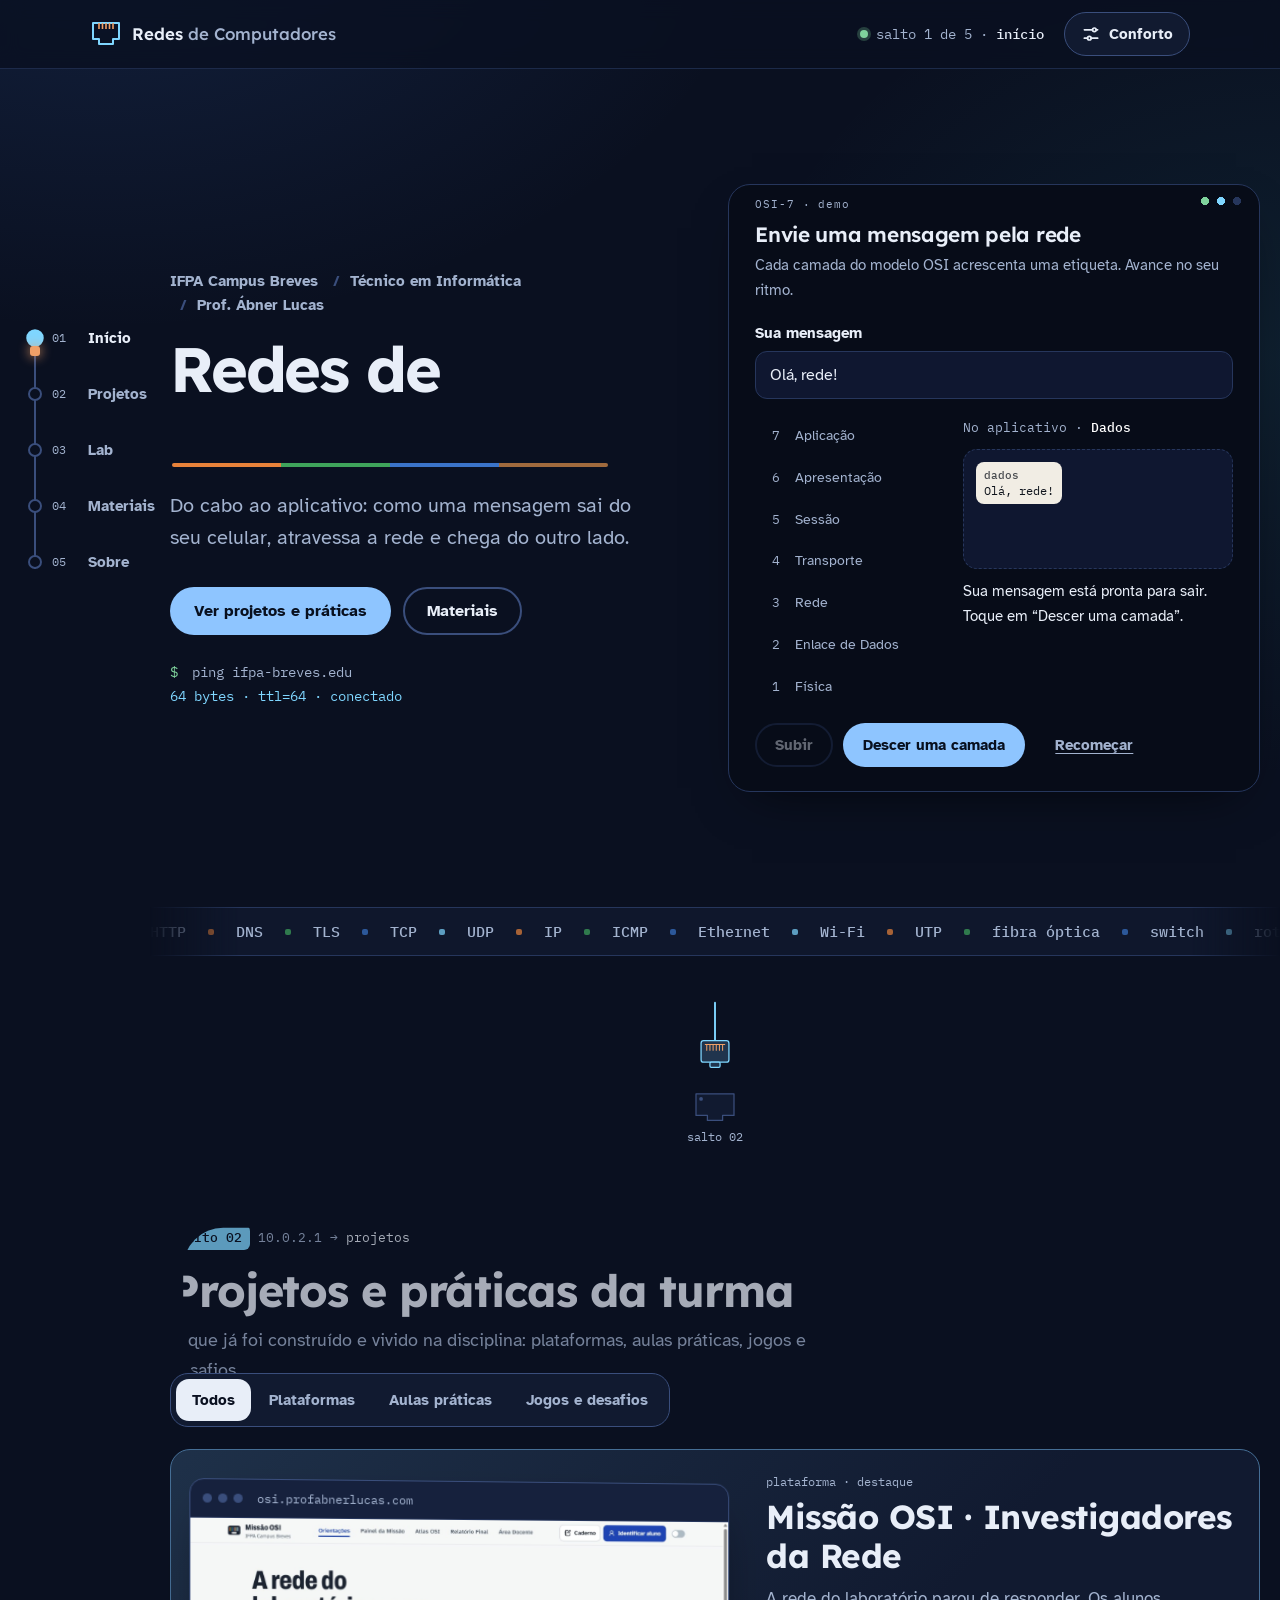
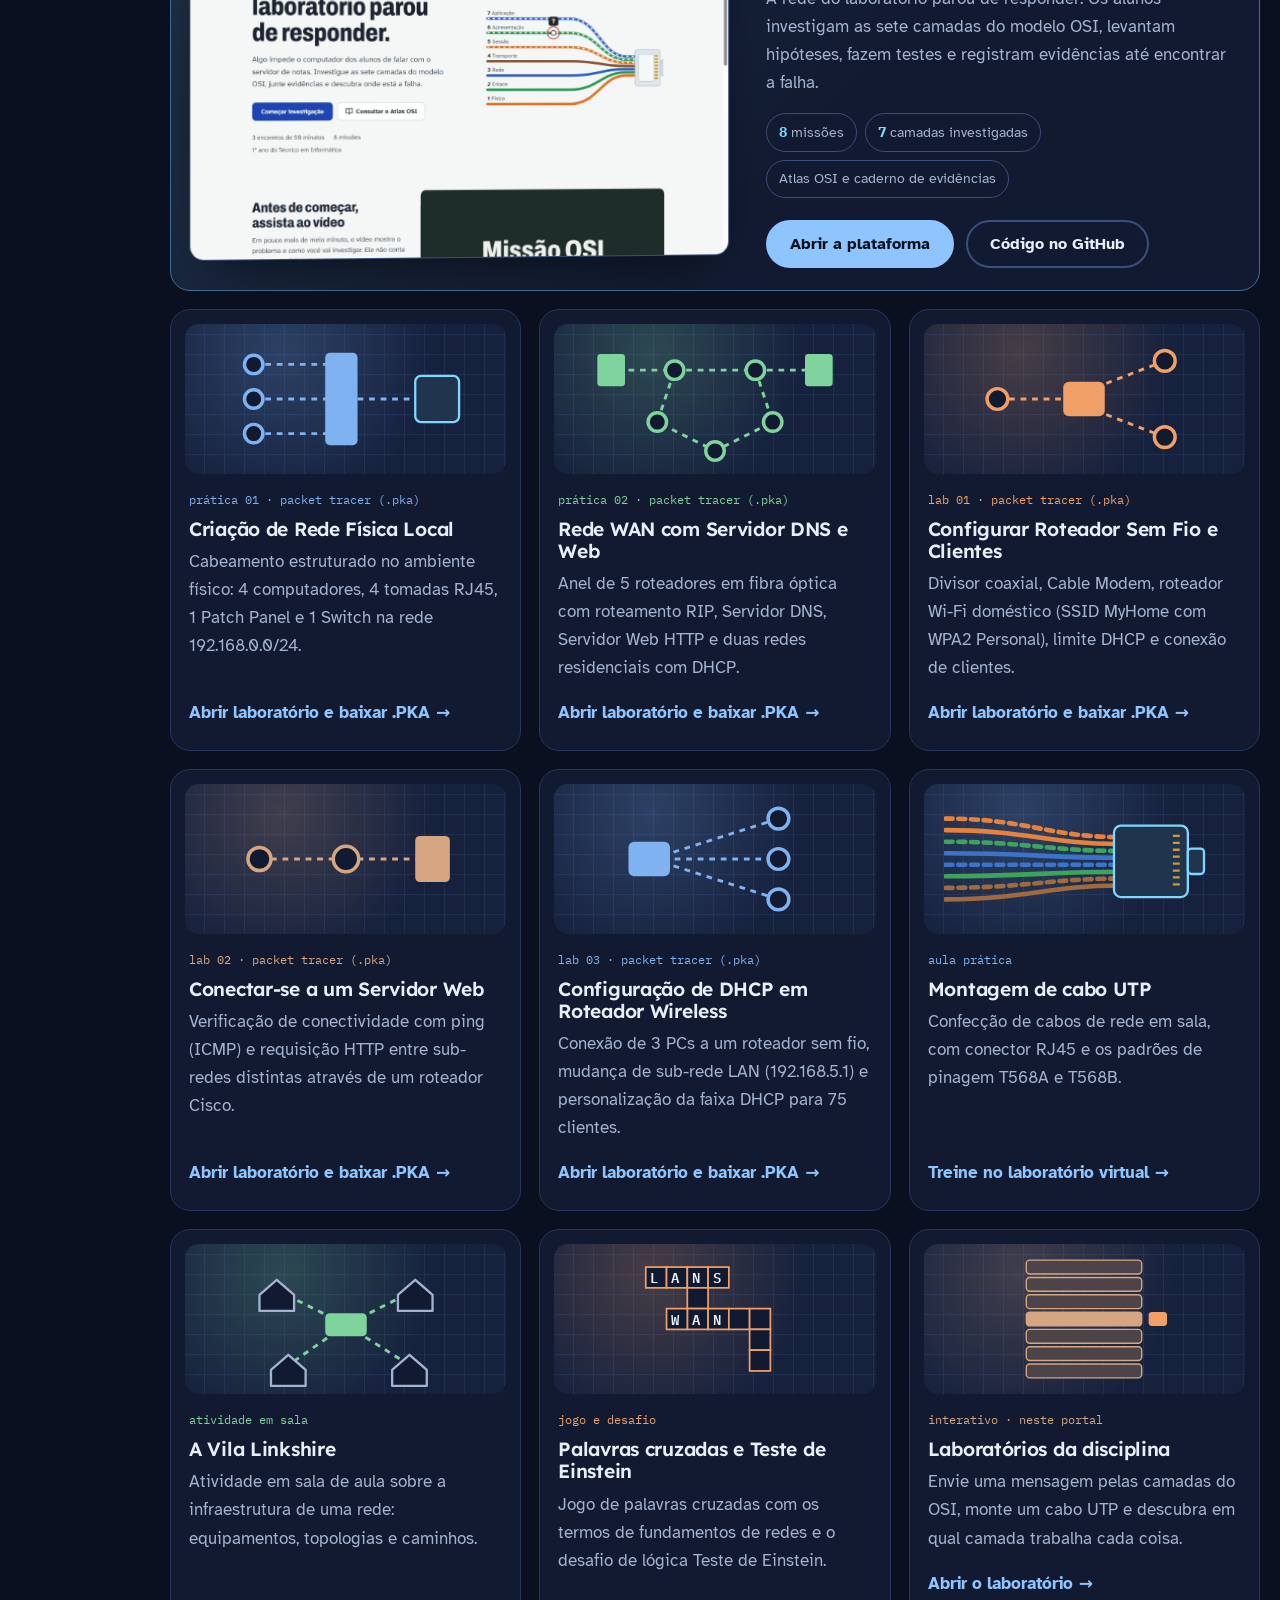
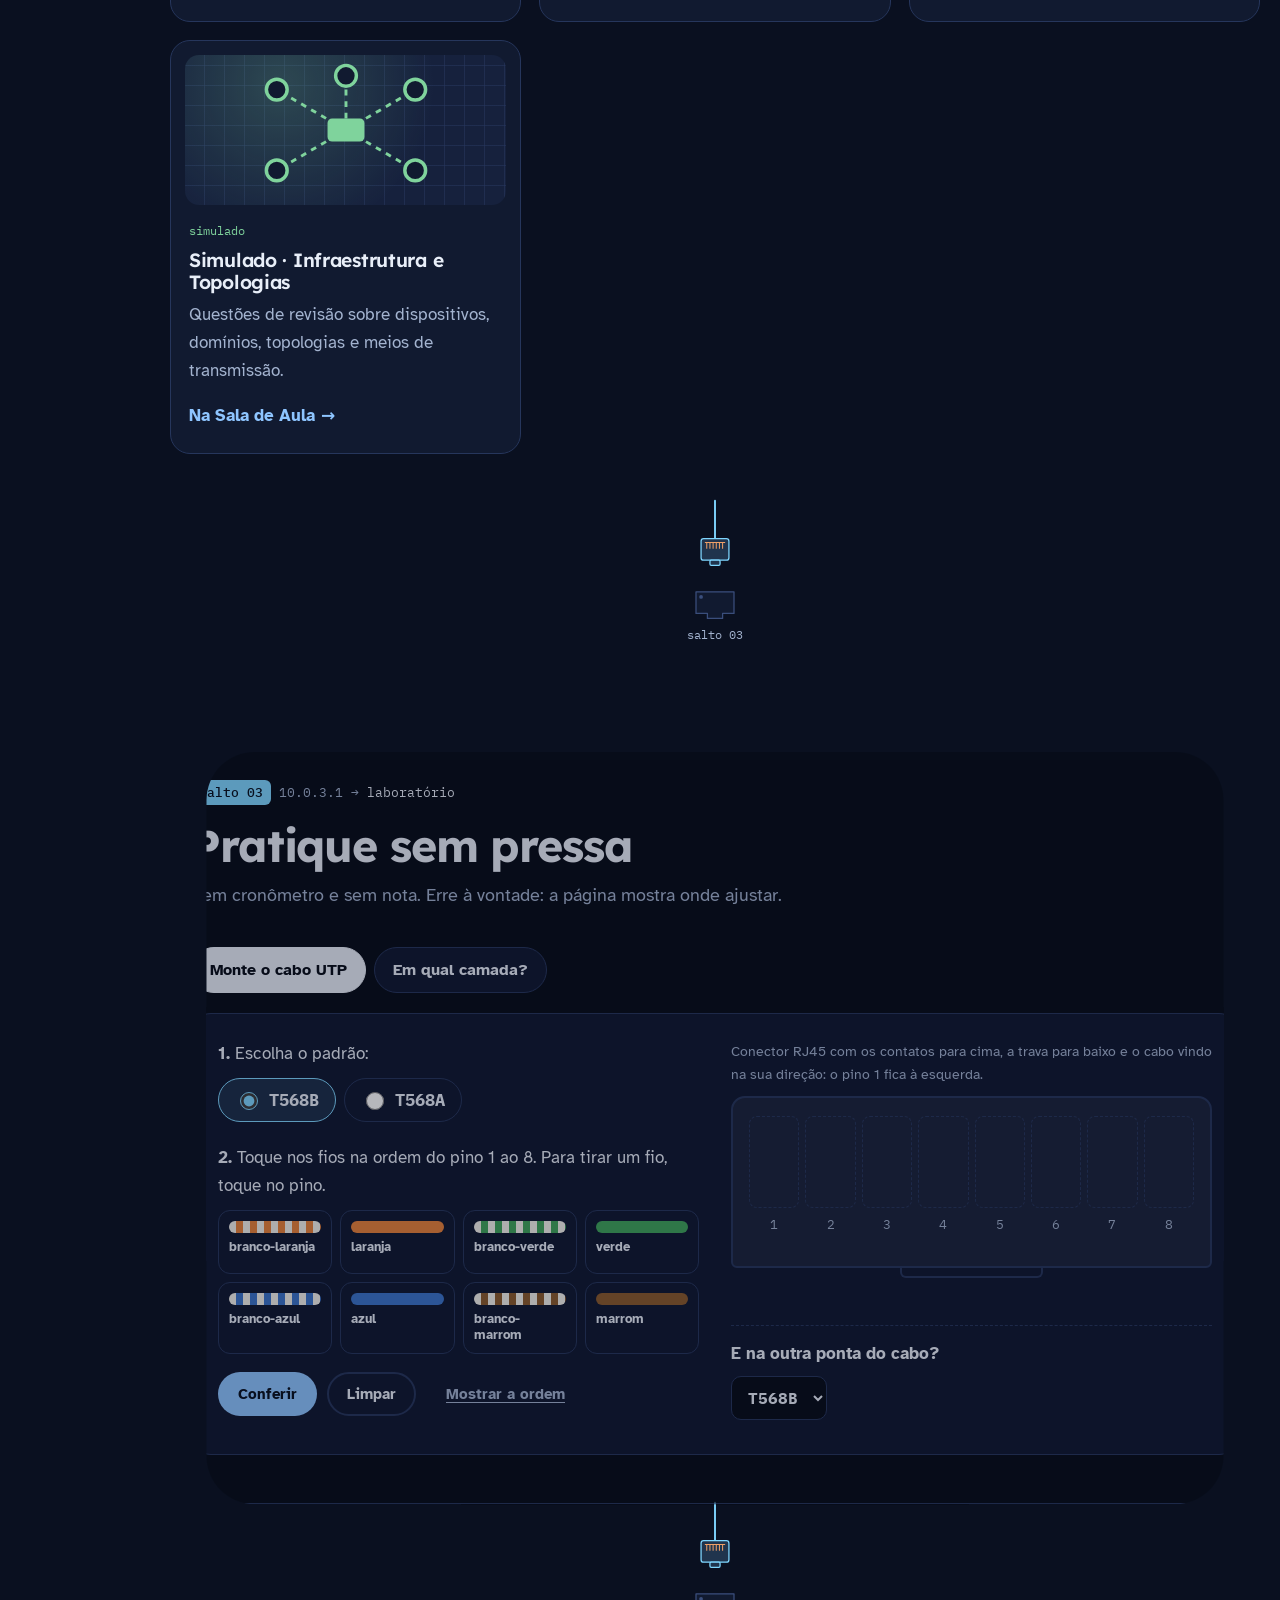
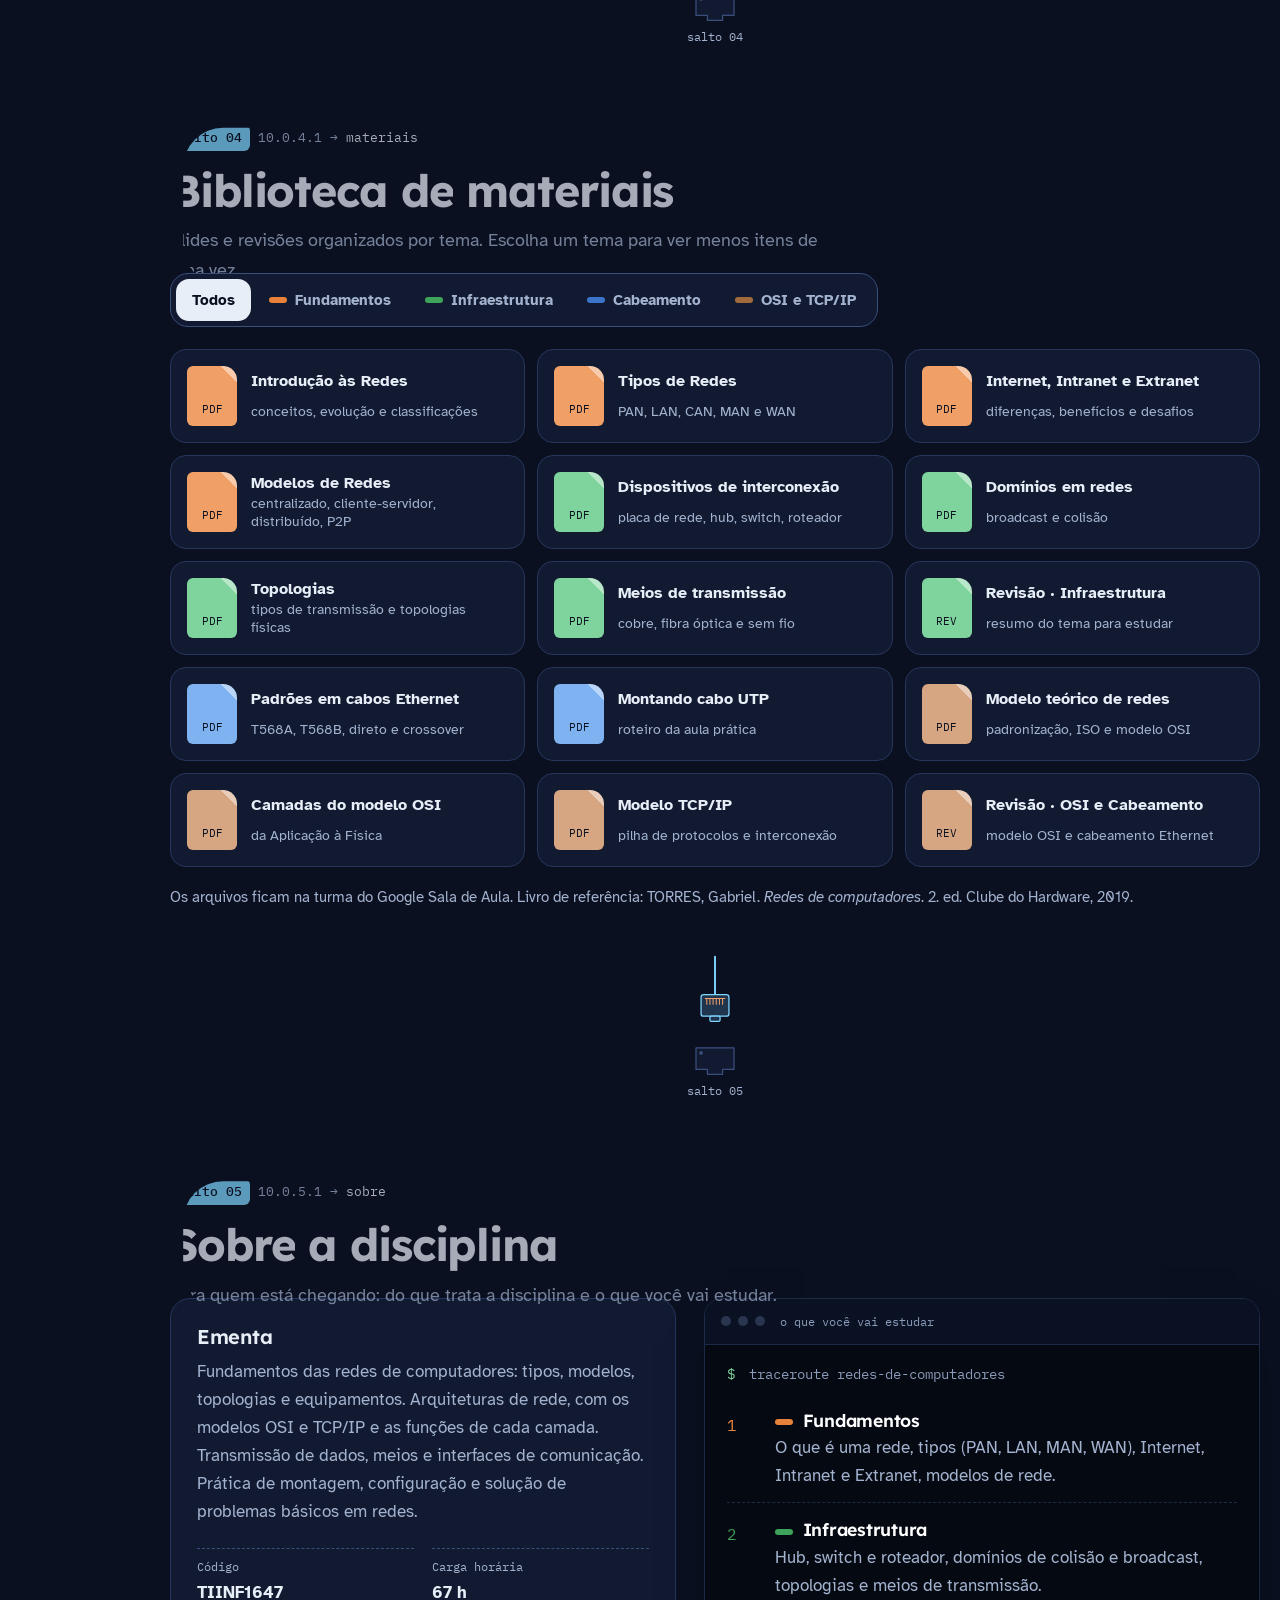
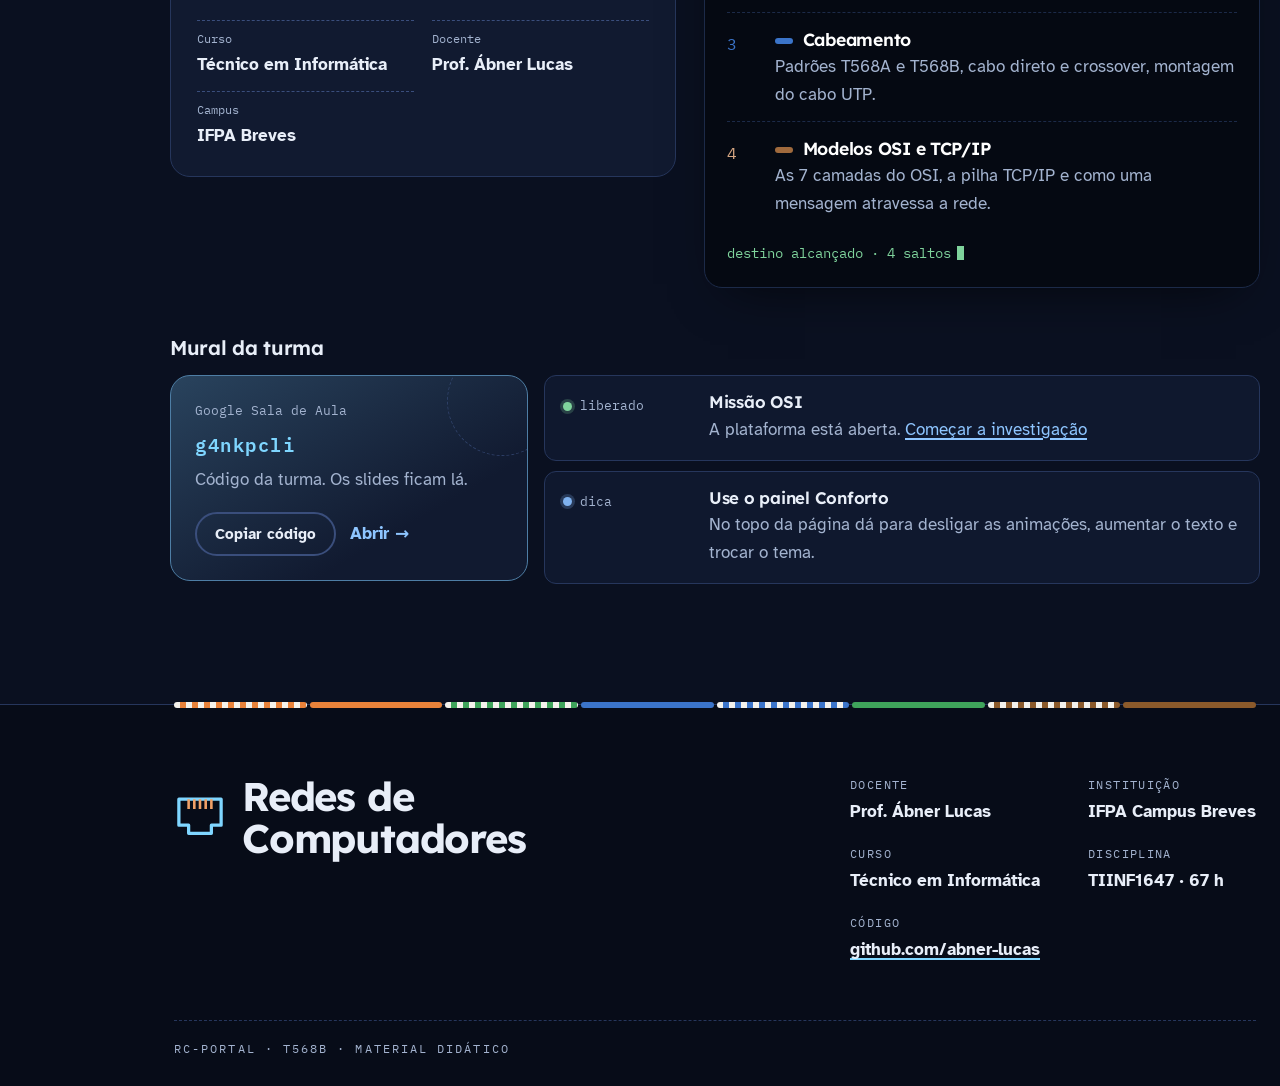
==== commit e40fd1aa: "feat: converte todos os 5 laboratorios para atividades guiadas .PKA com correcao automatica e diagra" ====
--- a/index.html
+++ b/index.html
@@ -29,7 +29,7 @@
     <link rel="preconnect" href="https://fonts.googleapis.com">
     <link rel="preconnect" href="https://fonts.gstatic.com" crossorigin>
     <link href="https://fonts.googleapis.com/css2?family=Atkinson+Hyperlegible:ital,wght@0,400;0,700;1,400&family=IBM+Plex+Mono:wght@400;500&family=Lexend:wght@500;600;700&display=swap" rel="stylesheet">
-    <link rel="stylesheet" href="style.css?v=2026.11.23h">
+    <link rel="stylesheet" href="style.css?v=2026.11.23i">
 </head>
 <body>
     <a class="pular" href="#conteudo">Pular para o conteúdo</a>
@@ -226,10 +226,10 @@
                             <rect class="arte-plugue" x="180" y="45" width="38" height="40" rx="5" />
                         </svg>
                     </div>
-                    <p class="selo-projeto">prática · packet tracer (.pkt)</p>
+                    <p class="selo-projeto">prática 01 · packet tracer (.pka)</p>
                     <h3>Criação de Rede Física Local</h3>
                     <p>Cabeamento estruturado no ambiente físico: 4 computadores, 4 tomadas RJ45, 1 Patch Panel e 1 Switch na rede 192.168.0.0/24.</p>
-                    <a class="link-seta" href="./labs/rede-fisica-local.html">Abrir guia e baixar .PKT</a>
+                    <a class="link-seta" href="./labs/rede-fisica-local.html">Abrir laboratório e baixar .PKA</a>
                 </article>
 
                 <article class="projeto" data-tipo="pratica" data-par="verde">
@@ -241,10 +241,10 @@
                             <rect class="arte-switch" x="198" y="26" width="24" height="28" rx="3" />
                         </svg>
                     </div>
-                    <p class="selo-projeto">prática · packet tracer (.pkt)</p>
+                    <p class="selo-projeto">prática 02 · packet tracer (.pka)</p>
                     <h3>Rede WAN com Servidor DNS e Web</h3>
                     <p>Anel de 5 roteadores em fibra óptica com roteamento RIP, Servidor DNS, Servidor Web HTTP e duas redes residenciais com DHCP.</p>
-                    <a class="link-seta" href="./labs/rede-wan-dns-web.html">Abrir guia e baixar .PKT</a>
+                    <a class="link-seta" href="./labs/rede-wan-dns-web.html">Abrir laboratório e baixar .PKA</a>
                 </article>
 
                 <article class="projeto" data-tipo="pratica" data-par="laranja">
@@ -629,7 +629,7 @@
         <p class="rodape-serigrafia" aria-hidden="true">RC-PORTAL · T568B · MATERIAL DIDÁTICO</p>
     </footer>
 
-    <script src="logica.js?v=2026.11.23h"></script>
-    <script src="script.js?v=2026.11.23h"></script>
+    <script src="logica.js?v=2026.11.23i"></script>
+    <script src="script.js?v=2026.11.23i"></script>
 </body>
 </html>
--- a/style.css
+++ b/style.css
@@ -684,7 +684,7 @@
 }
 
 /* =========================================================
-   Subpáginas de Laboratórios Práticos (Packet Tracer)
+   Subpáginas de Laboratórios Práticos (.PKA · Packet Tracer)
    ========================================================= */
 .pagina-lab main { padding-left: 0; }
 .pagina-lab .rodape { padding-left: 24px; }
@@ -692,61 +692,66 @@
 .lab-topo-voltar:hover { color: var(--tinta); border-color: var(--fibra); transform: translateX(-2px); }
 
 .lab-hero { max-width: calc(var(--largura) + 40px); margin: 0 auto; padding: 36px 20px 24px; }
-.lab-hero-grade { display: grid; grid-template-columns: minmax(0, 1.15fr) minmax(0, .85fr); gap: 32px; align-items: start; }
-.lab-hero .titulo-secao { margin-top: 12px; font-size: clamp(2rem, 3.8vw, 3rem); }
-.lab-meta { list-style: none; margin: 18px 0 0; padding: 0; display: flex; flex-wrap: wrap; gap: 8px; }
-.lab-meta li { font-family: var(--fonte-mono); font-size: .82rem; padding: 6px 12px; border-radius: 999px; background: var(--cartao); border: 1px solid var(--linha-forte); color: var(--tinta-suave); }
-.lab-meta b { color: var(--par, var(--fibra)); font-weight: 500; }
-
-.cartao-download { background: linear-gradient(145deg, color-mix(in srgb, var(--par, var(--fibra)) 16%, var(--cartao)), var(--cartao) 68%); border: 1.5px solid color-mix(in srgb, var(--par, var(--fibra)) 45%, var(--linha-forte)); border-radius: var(--raio); padding: 24px; box-shadow: var(--sombra); display: grid; gap: 12px; }
-.cartao-download-selo { font-family: var(--fonte-mono); font-size: .78rem; color: var(--par, var(--fibra)); text-transform: uppercase; letter-spacing: .08em; display: flex; align-items: center; gap: 8px; }
-.cartao-download-selo::before { content: ''; width: 8px; height: 8px; border-radius: 50%; background: var(--ok); box-shadow: 0 0 8px var(--ok); }
-.cartao-download h2 { font-size: 1.3rem; }
-.cartao-download p { color: var(--tinta-suave); font-size: .95rem; }
-.cartao-download .arquivo-nome { font-family: var(--fonte-mono); font-size: .85rem; padding: 8px 12px; border-radius: 10px; background: var(--cartao-2); border: 1px solid var(--linha); color: var(--tinta); overflow-wrap: anywhere; }
-.cartao-download .botoes { margin-top: 6px; }
-
-.diagrama-caixa { background: var(--rack); color: var(--rack-texto); border: 1px solid var(--rack-linha); border-radius: 22px; padding: 24px; margin-top: 24px; box-shadow: var(--sombra); overflow: hidden; }
+.lab-hero-grade { display: grid; grid-template-columns: minmax(0, 1.18fr) minmax(0, .82fr); gap: 36px; align-items: start; }
+.lab-hero .titulo-secao { margin-top: 12px; font-size: clamp(2rem, 3.8vw, 2.95rem); }
+
+.cartao-download { background: var(--rack); color: var(--rack-texto); border: 1px solid var(--rack-linha); border-radius: 20px; padding: 24px; box-shadow: var(--sombra); display: grid; gap: 12px; position: relative; }
+.cartao-download::before { content: 'ATIVIDADE .PKA · AVALIADOR AUTOMÁTICO'; font-family: var(--fonte-mono); font-size: .72rem; letter-spacing: .08em; color: var(--rack-suave); }
+.cartao-download h2 { font-size: 1.28rem; color: #fff; }
+.cartao-download p { color: var(--rack-suave); font-size: .94rem; line-height: 1.5; }
+.cartao-download .arquivo-nome { font-family: var(--fonte-mono); font-size: .84rem; padding: 10px 12px; border-radius: 10px; background: var(--rack-2); border: 1px solid var(--rack-linha); color: #7fd6ff; overflow-wrap: anywhere; display: flex; align-items: center; justify-content: space-between; gap: 8px; }
+.cartao-download .arquivo-nome span { color: #7fd39c; font-size: .76rem; white-space: nowrap; }
+.cartao-download .botoes { margin-top: 4px; }
+.cartao-download .botao-cheio { background: #8ec5ff; color: #08101f; }
+.cartao-download .botao-linha { color: var(--rack-texto); border-color: var(--rack-linha); }
+
+.diagrama-caixa { background: var(--rack); color: var(--rack-texto); border: 1px solid var(--rack-linha); border-radius: 22px; padding: 24px; margin-top: 28px; box-shadow: var(--sombra); overflow: hidden; }
 .diagrama-cabeca { display: flex; flex-wrap: wrap; justify-content: space-between; align-items: center; gap: 10px; margin-bottom: 16px; padding-bottom: 12px; border-bottom: 1px dashed var(--rack-linha); }
-.diagrama-cabeca h3 { font-size: 1.15rem; color: #fff; }
+.diagrama-cabeca h3 { font-size: 1.12rem; color: #fff; }
 .diagrama-cabeca span { font-family: var(--fonte-mono); font-size: .78rem; color: var(--rack-suave); }
 .diagrama-svg { width: 100%; height: auto; max-height: 440px; display: block; margin: 0 auto; }
 
-.progresso-barra-env { background: var(--cartao); border: 1px solid var(--linha-forte); border-radius: 16px; padding: 16px 20px; margin-bottom: 24px; display: flex; flex-wrap: wrap; align-items: center; justify-content: space-between; gap: 16px; position: sticky; top: 76px; z-index: 30; box-shadow: var(--sombra); }
+/* Animações de pacotes e enlaces nos diagramas SVG */
+@keyframes pulso-cabo { to { stroke-dashoffset: -28; } }
+@keyframes pisca-led { 0%, 100% { opacity: 1; } 50% { opacity: .35; } }
+.js:not([data-calmo="sim"]) .cabo-animado { stroke-dasharray: 8 6; animation: pulso-cabo 1.4s linear infinite; }
+.js:not([data-calmo="sim"]) .led-ativo { animation: pisca-led 2s ease-in-out infinite; }
+
+.progresso-barra-env { background: var(--cartao); border: 1px solid var(--linha-forte); border-radius: 16px; padding: 14px 20px; margin-bottom: 24px; display: flex; flex-wrap: wrap; align-items: center; justify-content: space-between; gap: 16px; position: sticky; top: 76px; z-index: 30; box-shadow: var(--sombra); }
 .progresso-info { display: flex; align-items: center; gap: 12px; font-weight: 700; }
-.progresso-info span { font-family: var(--fonte-mono); font-size: .9rem; color: var(--par, var(--fibra)); }
-.progresso-trilho { flex: 1; min-width: 180px; height: 10px; border-radius: 999px; background: var(--cartao-2); border: 1px solid var(--linha); overflow: hidden; }
+.progresso-info span { font-family: var(--fonte-mono); font-size: .88rem; color: var(--par, var(--fibra)); }
+.progresso-trilho { flex: 1; min-width: 180px; height: 9px; border-radius: 999px; background: var(--cartao-2); border: 1px solid var(--linha); overflow: hidden; }
 .progresso-preenchimento { height: 100%; width: 0%; background: linear-gradient(90deg, var(--par, var(--fibra)), var(--ok)); border-radius: 999px; transition: width .35s var(--easing); }
 
-.roteiro-lista { list-style: none; margin: 0; padding: 0; display: grid; gap: 16px; }
-.etapa-card { background: var(--cartao); border: 1.5px solid var(--linha); border-radius: var(--raio); padding: 22px 24px; transition: border-color .25s, background .25s; }
-.etapa-card.concluida { border-color: color-mix(in srgb, var(--ok) 55%, var(--linha)); background: color-mix(in srgb, var(--ok) 5%, var(--cartao)); }
-.etapa-cabeca { display: flex; align-items: flex-start; justify-content: space-between; gap: 16px; }
-.etapa-check { display: flex; align-items: center; gap: 12px; cursor: pointer; font-family: var(--fonte-titulo); font-size: 1.2rem; font-weight: 600; }
+.roteiro-lista { list-style: none; margin: 0; padding: 0; display: grid; gap: 20px; }
+.etapa-card { background: var(--cartao); border: 1px solid var(--linha); border-radius: var(--raio); padding: 24px; transition: border-color .25s, background .25s; }
+.etapa-card.concluida { border-color: color-mix(in srgb, var(--ok) 55%, var(--linha)); }
+.etapa-cabeca { display: flex; align-items: flex-start; justify-content: space-between; gap: 16px; margin-bottom: 16px; }
+.etapa-check { display: flex; align-items: center; gap: 12px; cursor: pointer; font-family: var(--fonte-titulo); font-size: 1.18rem; font-weight: 600; }
 .etapa-check input { width: 22px; height: 22px; accent-color: var(--ok); cursor: pointer; flex: none; }
-.etapa-num { font-family: var(--fonte-mono); font-size: .78rem; padding: 3px 10px; border-radius: 999px; background: color-mix(in srgb, var(--par, var(--fibra)) 18%, var(--cartao-2)); color: var(--par, var(--fibra)); border: 1px solid color-mix(in srgb, var(--par, var(--fibra)) 40%, var(--linha)); white-space: nowrap; }
-.etapa-corpo { margin-top: 14px; padding-left: 34px; display: grid; gap: 12px; color: var(--tinta-suave); }
-.etapa-corpo ol, .etapa-corpo ul { margin: 0; padding-left: 1.25em; display: grid; gap: 6px; }
+.etapa-num { font-family: var(--fonte-mono); font-size: .76rem; padding: 3px 10px; border-radius: 6px; background: var(--cartao-2); color: var(--tinta-suave); border: 1px solid var(--linha); white-space: nowrap; }
+
+.etapa-grade { display: grid; grid-template-columns: minmax(0, 1.05fr) minmax(0, .95fr); gap: 24px; align-items: center; padding-left: 34px; }
+.etapa-corpo { display: grid; gap: 10px; color: var(--tinta-suave); }
+.etapa-corpo ol, .etapa-corpo ul { margin: 0; padding-left: 1.25em; display: grid; gap: 8px; }
 .etapa-corpo li b { color: var(--tinta); }
-.dica-box { background: var(--cartao-2); border-left: 4px solid var(--par, var(--fibra)); border-radius: 0 12px 12px 0; padding: 12px 16px; font-size: .95rem; color: var(--tinta); }
-.dica-box b { color: var(--par, var(--fibra)); }
-
-.engenharia-grid { display: grid; grid-template-columns: repeat(auto-fit, minmax(280px, 1fr)); gap: 18px; margin-top: 18px; }
-.engenharia-card { background: var(--cartao); border: 1px solid var(--linha); border-radius: var(--raio); padding: 20px; display: grid; gap: 8px; }
-.engenharia-card h3 { font-size: 1.1rem; color: var(--par, var(--fibra)); display: flex; align-items: center; gap: 8px; }
-.engenharia-card p { color: var(--tinta-suave); font-size: .95rem; }
-
-.labs-nav-grid { display: grid; grid-template-columns: repeat(auto-fit, minmax(210px, 1fr)); gap: 12px; margin-top: 24px; }
+
+.etapa-tela { background: var(--rack); border: 1px solid var(--rack-linha); border-radius: 14px; overflow: hidden; box-shadow: inset 0 1px 0 rgba(255,255,255,.05); }
+.etapa-tela-barra { display: flex; align-items: center; justify-content: space-between; gap: 8px; padding: 7px 12px; background: #0a1122; border-bottom: 1px solid var(--rack-linha); font-family: var(--fonte-mono); font-size: .72rem; color: var(--rack-suave); }
+.etapa-tela-barra b { color: #7fd6ff; font-weight: 500; }
+.etapa-tela svg { width: 100%; height: auto; display: block; }
+
+.labs-nav-grid { display: grid; grid-template-columns: repeat(auto-fit, minmax(200px, 1fr)); gap: 12px; margin-top: 20px; }
 .lab-nav-item { display: flex; flex-direction: column; gap: 4px; padding: 14px 16px; border-radius: 14px; background: var(--cartao); border: 1px solid var(--linha); text-decoration: none; color: var(--tinta); transition: border-color .2s, transform .2s var(--easing); }
 .lab-nav-item:hover { border-color: var(--par, var(--fibra)); transform: translateY(-2px); }
-.lab-nav-item[aria-current="page"] { border-color: var(--par, var(--fibra)); background: color-mix(in srgb, var(--par, var(--fibra)) 12%, var(--cartao)); }
+.lab-nav-item[aria-current="page"] { border-color: var(--par, var(--fibra)); background: var(--cartao-2); }
 .lab-nav-item small { font-family: var(--fonte-mono); font-size: .75rem; color: var(--par, var(--fibra)); }
-.lab-nav-item b { font-size: .96rem; line-height: 1.3; }
+.lab-nav-item b { font-size: .95rem; line-height: 1.3; }
 
 @media (max-width: 980px) {
-    .lab-hero-grade { grid-template-columns: minmax(0, 1fr); }
+    .lab-hero-grade, .etapa-grade { grid-template-columns: minmax(0, 1fr); }
+    .etapa-grade { padding-left: 0; }
 }
 @media (max-width: 760px) {
-    .etapa-corpo { padding-left: 0; }
     .progresso-barra-env { top: 64px; padding: 12px 14px; }
 }
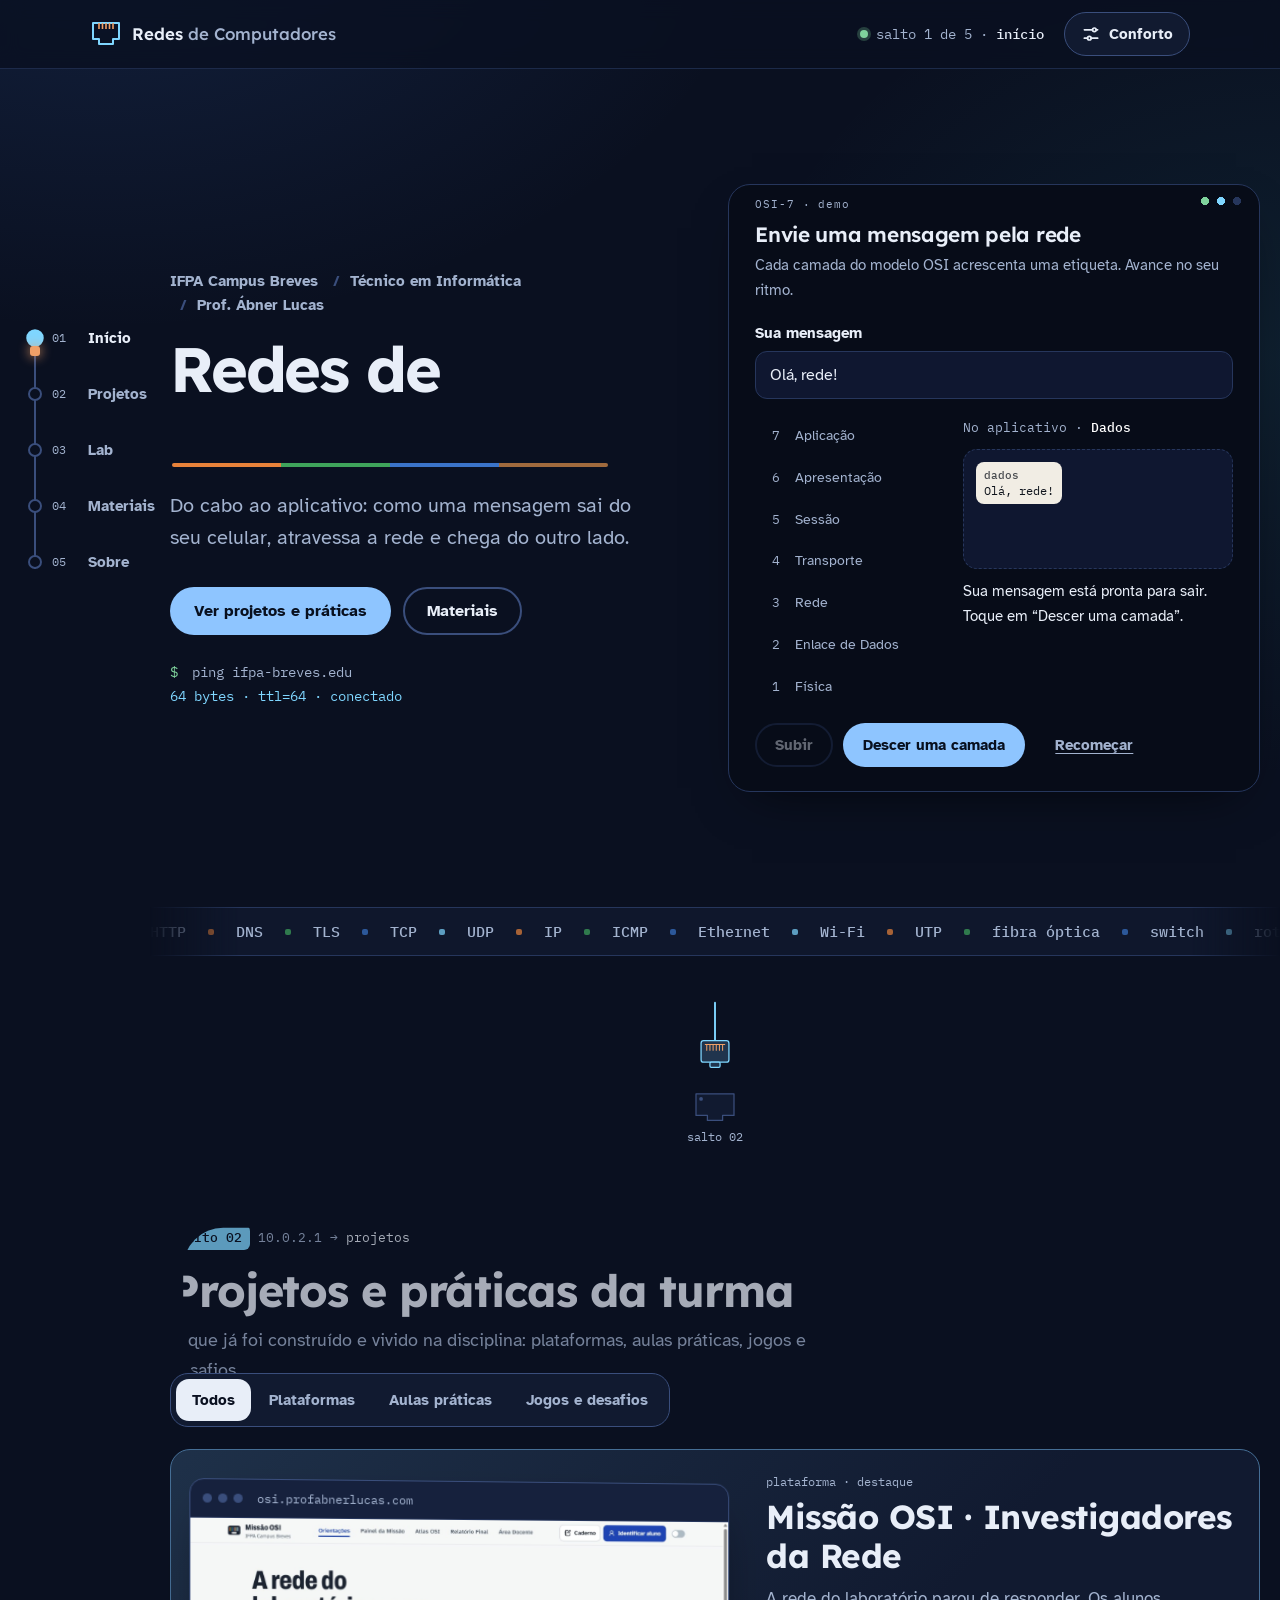
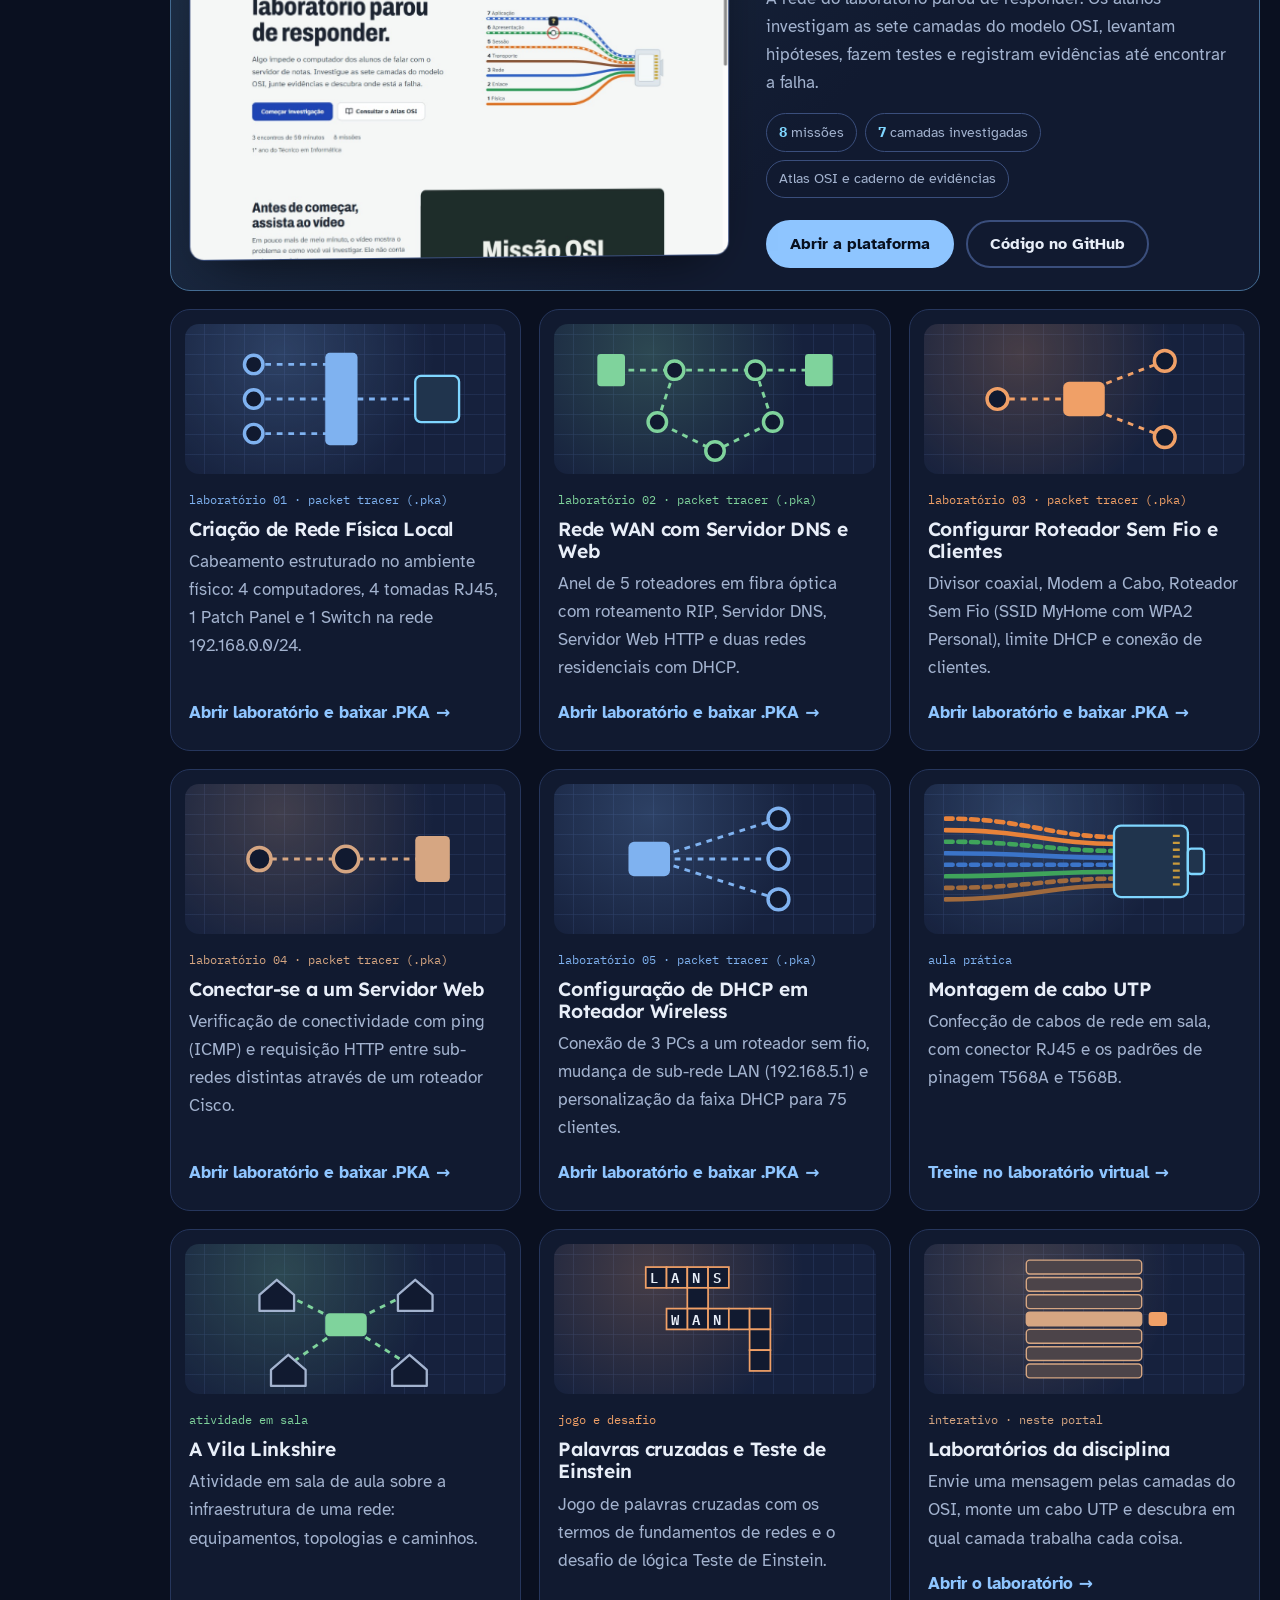
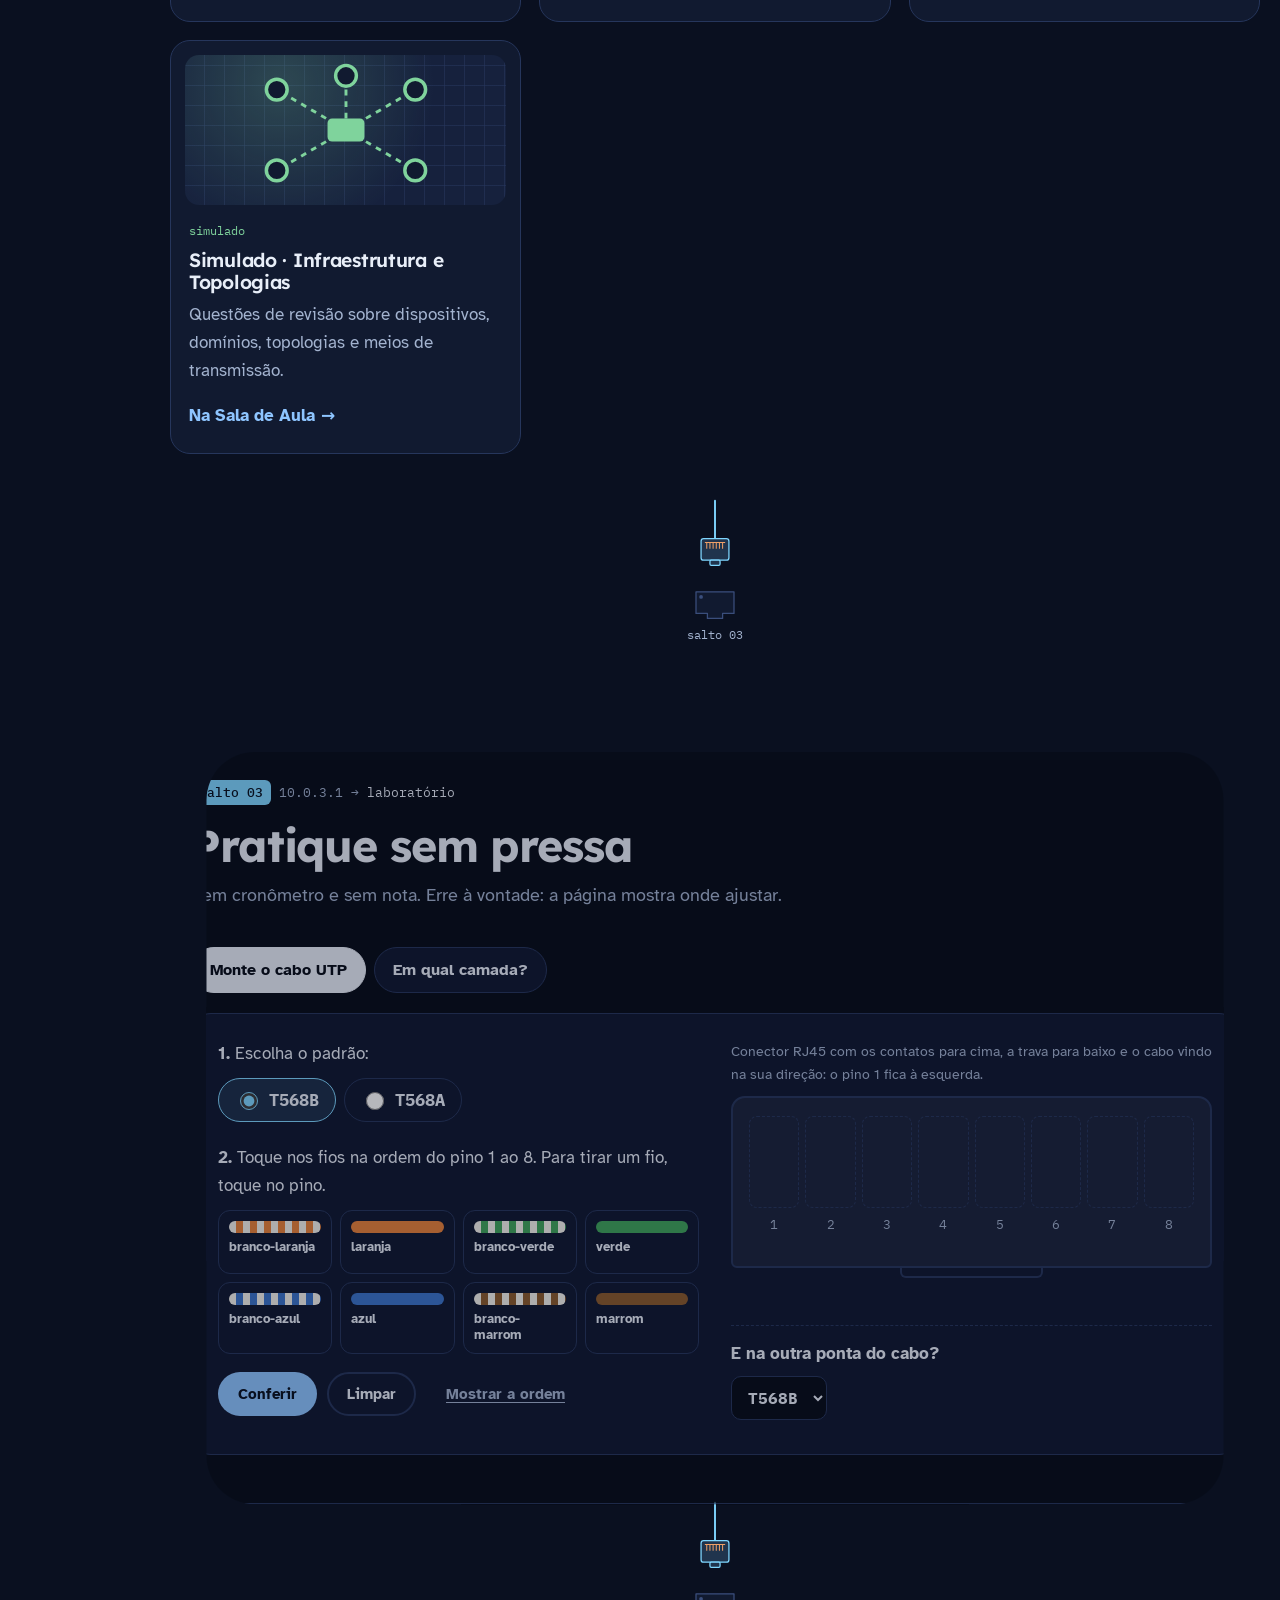
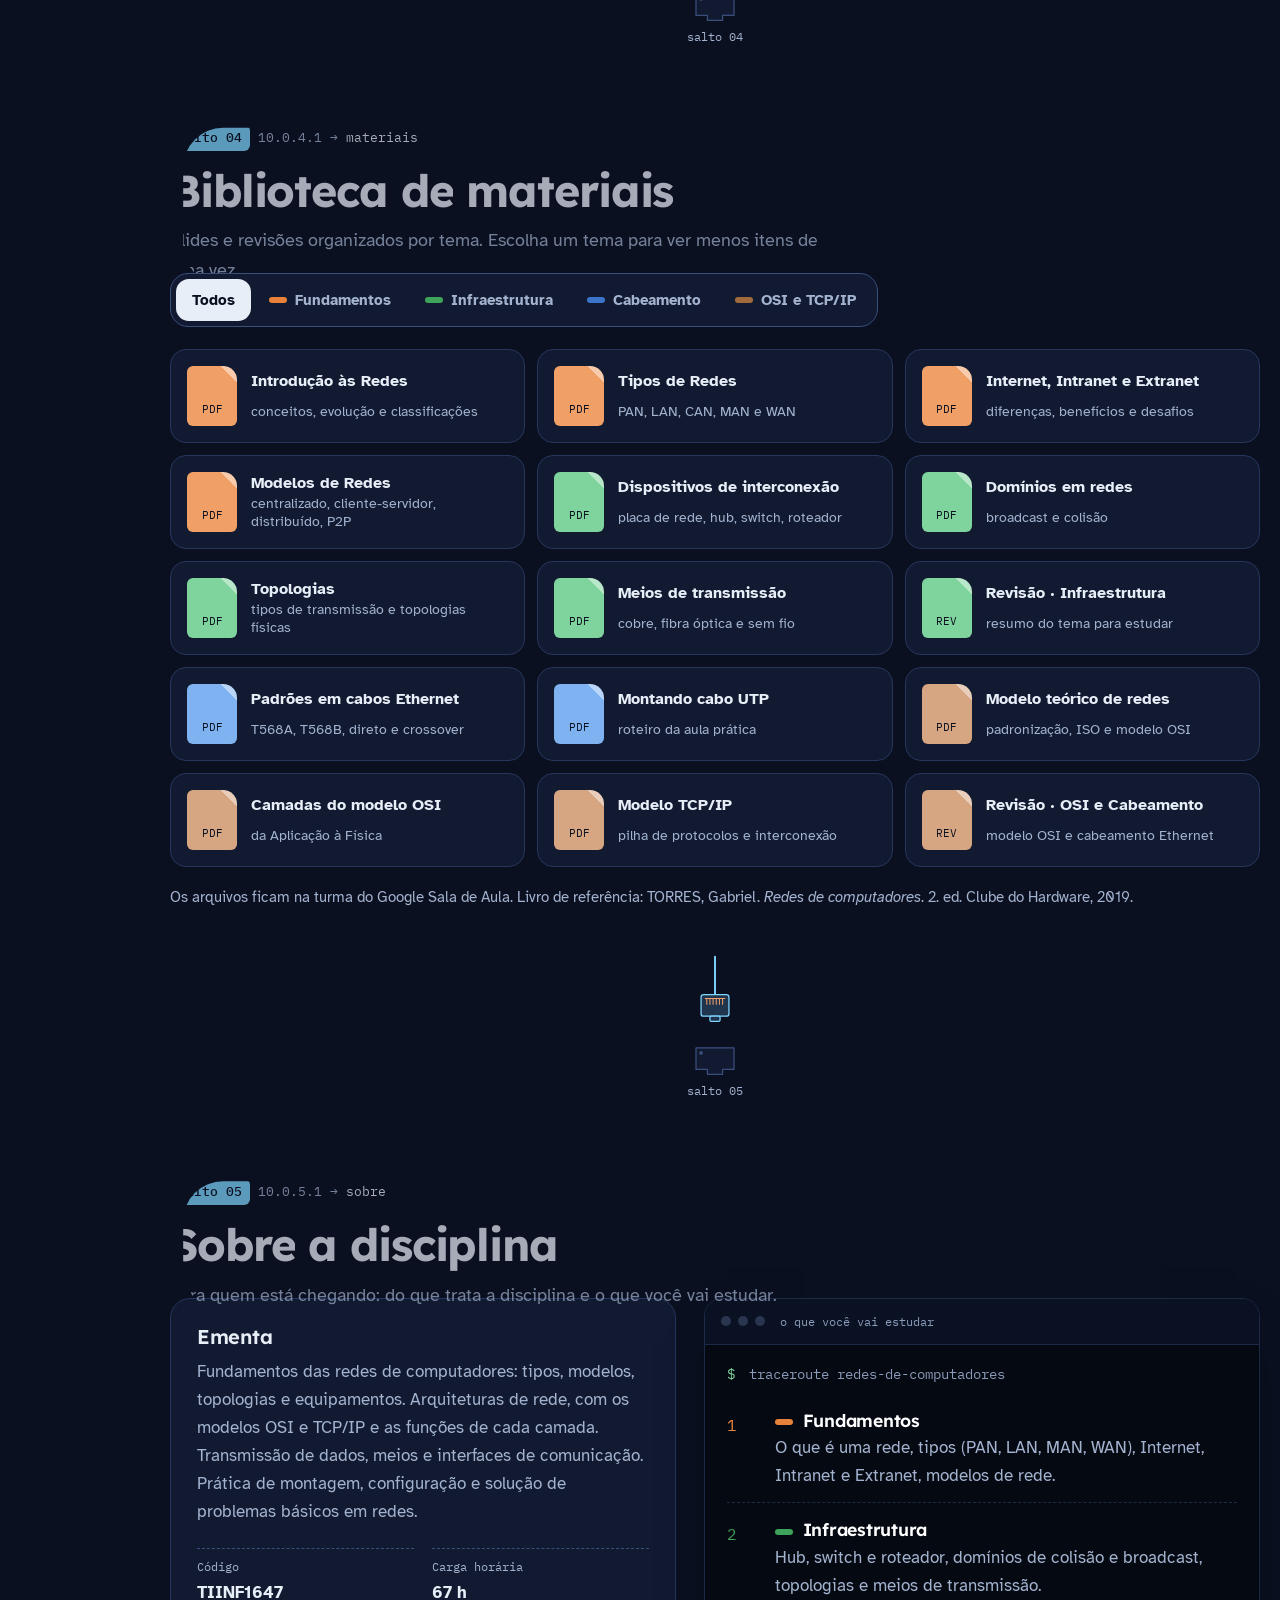
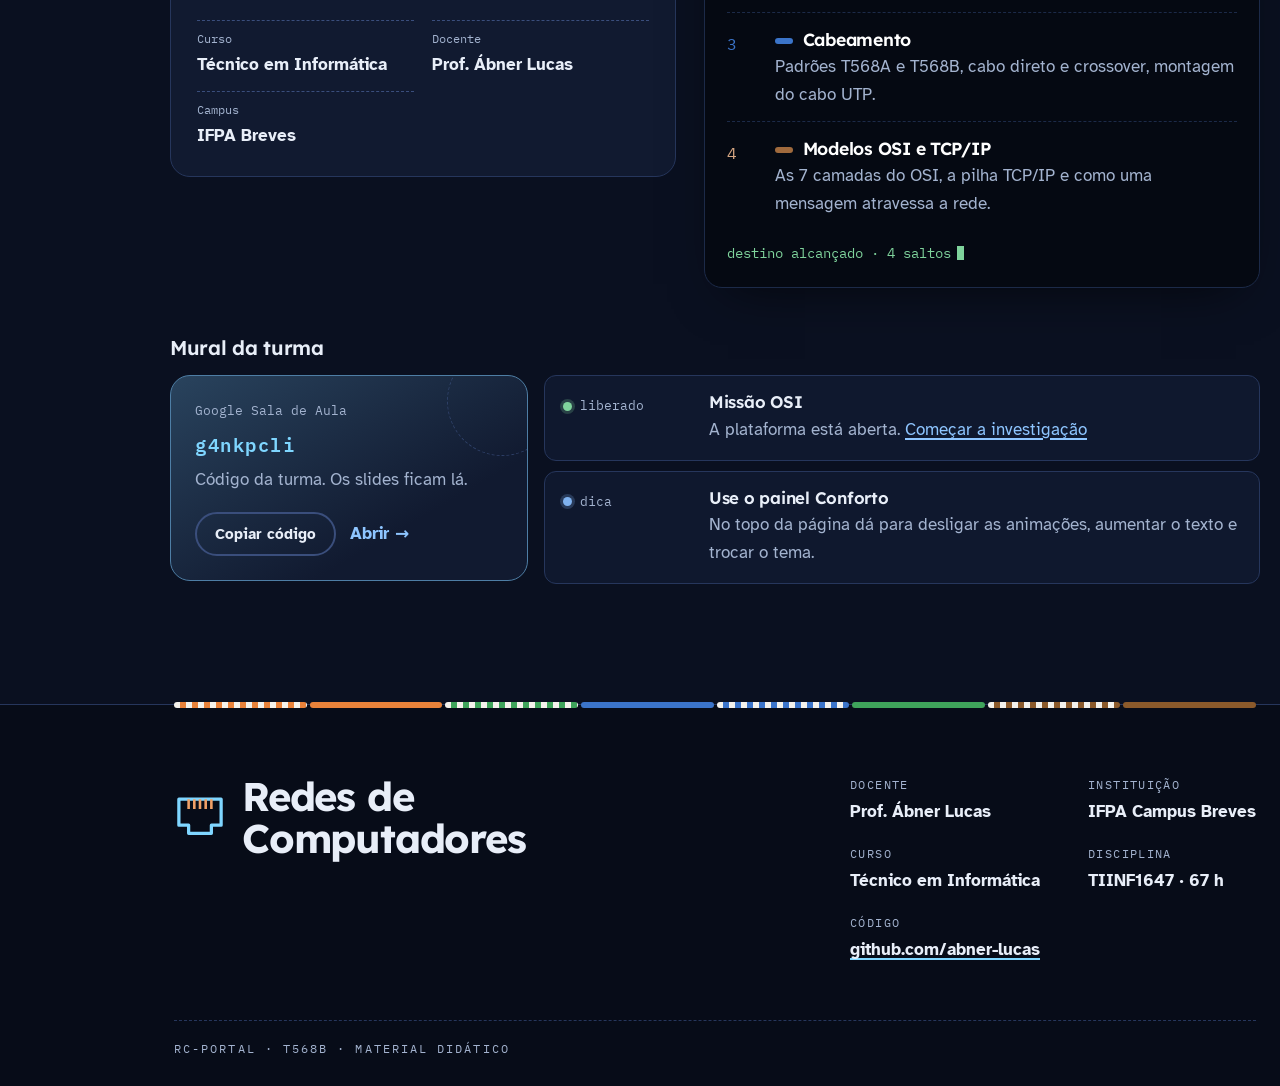
==== commit f62a922b: "Padroniza Laboratorios 01 a 05 em PT-BR com navegacao passo a passo e arquivos PKA multi-paginas" ====
--- a/index.html
+++ b/index.html
@@ -29,7 +29,7 @@
     <link rel="preconnect" href="https://fonts.googleapis.com">
     <link rel="preconnect" href="https://fonts.gstatic.com" crossorigin>
     <link href="https://fonts.googleapis.com/css2?family=Atkinson+Hyperlegible:ital,wght@0,400;0,700;1,400&family=IBM+Plex+Mono:wght@400;500&family=Lexend:wght@500;600;700&display=swap" rel="stylesheet">
-    <link rel="stylesheet" href="style.css?v=2026.11.23i">
+    <link rel="stylesheet" href="style.css?v=2026.11.23j">
 </head>
 <body>
     <a class="pular" href="#conteudo">Pular para o conteúdo</a>
@@ -226,7 +226,7 @@
                             <rect class="arte-plugue" x="180" y="45" width="38" height="40" rx="5" />
                         </svg>
                     </div>
-                    <p class="selo-projeto">prática 01 · packet tracer (.pka)</p>
+                    <p class="selo-projeto">laboratório 01 · packet tracer (.pka)</p>
                     <h3>Criação de Rede Física Local</h3>
                     <p>Cabeamento estruturado no ambiente físico: 4 computadores, 4 tomadas RJ45, 1 Patch Panel e 1 Switch na rede 192.168.0.0/24.</p>
                     <a class="link-seta" href="./labs/rede-fisica-local.html">Abrir laboratório e baixar .PKA</a>
@@ -241,7 +241,7 @@
                             <rect class="arte-switch" x="198" y="26" width="24" height="28" rx="3" />
                         </svg>
                     </div>
-                    <p class="selo-projeto">prática 02 · packet tracer (.pka)</p>
+                    <p class="selo-projeto">laboratório 02 · packet tracer (.pka)</p>
                     <h3>Rede WAN com Servidor DNS e Web</h3>
                     <p>Anel de 5 roteadores em fibra óptica com roteamento RIP, Servidor DNS, Servidor Web HTTP e duas redes residenciais com DHCP.</p>
                     <a class="link-seta" href="./labs/rede-wan-dns-web.html">Abrir laboratório e baixar .PKA</a>
@@ -255,9 +255,9 @@
                             <g class="arte-nos"><circle cx="45" cy="65" r="9" /><circle cx="190" cy="32" r="9" /><circle cx="190" cy="98" r="9" /></g>
                         </svg>
                     </div>
-                    <p class="selo-projeto">lab 01 · packet tracer (.pka)</p>
+                    <p class="selo-projeto">laboratório 03 · packet tracer (.pka)</p>
                     <h3>Configurar Roteador Sem Fio e Clientes</h3>
-                    <p>Divisor coaxial, Cable Modem, roteador Wi-Fi doméstico (SSID MyHome com WPA2 Personal), limite DHCP e conexão de clientes.</p>
+                    <p>Divisor coaxial, Modem a Cabo, Roteador Sem Fio (SSID MyHome com WPA2 Personal), limite DHCP e conexão de clientes.</p>
                     <a class="link-seta" href="./labs/roteador-sem-fio.html">Abrir laboratório e baixar .PKA</a>
                 </article>
 
@@ -269,7 +269,7 @@
                             <rect class="arte-switch" x="180" y="45" width="30" height="40" rx="4" />
                         </svg>
                     </div>
-                    <p class="selo-projeto">lab 02 · packet tracer (.pka)</p>
+                    <p class="selo-projeto">laboratório 04 · packet tracer (.pka)</p>
                     <h3>Conectar-se a um Servidor Web</h3>
                     <p>Verificação de conectividade com ping (ICMP) e requisição HTTP entre sub-redes distintas através de um roteador Cisco.</p>
                     <a class="link-seta" href="./labs/conectar-servidor-web.html">Abrir laboratório e baixar .PKA</a>
@@ -283,7 +283,7 @@
                             <g class="arte-nos"><circle cx="175" cy="30" r="9" /><circle cx="175" cy="65" r="9" /><circle cx="175" cy="100" r="9" /></g>
                         </svg>
                     </div>
-                    <p class="selo-projeto">lab 03 · packet tracer (.pka)</p>
+                    <p class="selo-projeto">laboratório 05 · packet tracer (.pka)</p>
                     <h3>Configuração de DHCP em Roteador Wireless</h3>
                     <p>Conexão de 3 PCs a um roteador sem fio, mudança de sub-rede LAN (192.168.5.1) e personalização da faixa DHCP para 75 clientes.</p>
                     <a class="link-seta" href="./labs/configurar-dhcp-wireless.html">Abrir laboratório e baixar .PKA</a>
@@ -629,7 +629,7 @@
         <p class="rodape-serigrafia" aria-hidden="true">RC-PORTAL · T568B · MATERIAL DIDÁTICO</p>
     </footer>
 
-    <script src="logica.js?v=2026.11.23i"></script>
-    <script src="script.js?v=2026.11.23i"></script>
+    <script src="logica.js?v=2026.11.23j"></script>
+    <script src="script.js?v=2026.11.23j"></script>
 </body>
 </html>
--- a/style.css
+++ b/style.css
@@ -717,24 +717,46 @@
 .js:not([data-calmo="sim"]) .cabo-animado { stroke-dasharray: 8 6; animation: pulso-cabo 1.4s linear infinite; }
 .js:not([data-calmo="sim"]) .led-ativo { animation: pisca-led 2s ease-in-out infinite; }
 
-.progresso-barra-env { background: var(--cartao); border: 1px solid var(--linha-forte); border-radius: 16px; padding: 14px 20px; margin-bottom: 24px; display: flex; flex-wrap: wrap; align-items: center; justify-content: space-between; gap: 16px; position: sticky; top: 76px; z-index: 30; box-shadow: var(--sombra); }
+.progresso-barra-env { background: var(--cartao); border: 1px solid var(--linha-forte); border-radius: 16px; padding: 14px 20px; margin-bottom: 18px; display: flex; flex-wrap: wrap; align-items: center; justify-content: space-between; gap: 16px; position: sticky; top: 76px; z-index: 30; box-shadow: var(--sombra); }
 .progresso-info { display: flex; align-items: center; gap: 12px; font-weight: 700; }
 .progresso-info span { font-family: var(--fonte-mono); font-size: .88rem; color: var(--par, var(--fibra)); }
 .progresso-trilho { flex: 1; min-width: 180px; height: 9px; border-radius: 999px; background: var(--cartao-2); border: 1px solid var(--linha); overflow: hidden; }
 .progresso-preenchimento { height: 100%; width: 0%; background: linear-gradient(90deg, var(--par, var(--fibra)), var(--ok)); border-radius: 999px; transition: width .35s var(--easing); }
 
+/* Navegador passo a passo (1 etapa por vez ou visão completa) */
+.etapas-nav { display: flex; flex-wrap: wrap; gap: 8px; margin-bottom: 18px; align-items: center; }
+.etapa-pilula { display: inline-flex; align-items: center; gap: 8px; min-height: 40px; padding: 0 14px; border-radius: 12px; border: 1.5px solid var(--linha-forte); background: var(--cartao); color: var(--tinta-suave); font: 700 .88rem var(--fonte-mono); cursor: pointer; transition: border-color .2s, background .2s, color .2s; }
+.etapa-pilula:hover { color: var(--tinta); border-color: var(--tinta-suave); }
+.etapa-pilula[aria-selected="true"] { border-color: var(--par, var(--fibra)); background: color-mix(in srgb, var(--par, var(--fibra)) 16%, var(--cartao)); color: var(--tinta); }
+.etapa-pilula.feita { border-color: var(--ok); color: var(--ok); }
+.etapa-pilula.feita::before { content: '✓'; font-weight: 700; }
+
 .roteiro-lista { list-style: none; margin: 0; padding: 0; display: grid; gap: 20px; }
-.etapa-card { background: var(--cartao); border: 1px solid var(--linha); border-radius: var(--raio); padding: 24px; transition: border-color .25s, background .25s; }
-.etapa-card.concluida { border-color: color-mix(in srgb, var(--ok) 55%, var(--linha)); }
+.etapa-card { background: var(--cartao); border: 1.5px solid var(--linha); border-radius: var(--raio); padding: 24px; transition: border-color .25s, background .25s; }
+.etapa-card[hidden] { display: none !important; }
+.etapa-card.concluida { border-color: color-mix(in srgb, var(--ok) 65%, var(--linha)); }
 .etapa-cabeca { display: flex; align-items: flex-start; justify-content: space-between; gap: 16px; margin-bottom: 16px; }
 .etapa-check { display: flex; align-items: center; gap: 12px; cursor: pointer; font-family: var(--fonte-titulo); font-size: 1.18rem; font-weight: 600; }
 .etapa-check input { width: 22px; height: 22px; accent-color: var(--ok); cursor: pointer; flex: none; }
-.etapa-num { font-family: var(--fonte-mono); font-size: .76rem; padding: 3px 10px; border-radius: 6px; background: var(--cartao-2); color: var(--tinta-suave); border: 1px solid var(--linha); white-space: nowrap; }
-
-.etapa-grade { display: grid; grid-template-columns: minmax(0, 1.05fr) minmax(0, .95fr); gap: 24px; align-items: center; padding-left: 34px; }
+.etapa-num { font-family: var(--fonte-mono); font-size: .76rem; padding: 3px 10px; border-radius: 6px; background: var(--cartao-2); color: var(--par, var(--fibra)); border: 1px solid var(--linha); white-space: nowrap; }
+
+.etapa-grade { display: grid; grid-template-columns: minmax(0, 1.02fr) minmax(0, .98fr); gap: 24px; align-items: center; padding-left: 34px; }
 .etapa-corpo { display: grid; gap: 10px; color: var(--tinta-suave); }
 .etapa-corpo ol, .etapa-corpo ul { margin: 0; padding-left: 1.25em; display: grid; gap: 8px; }
 .etapa-corpo li b { color: var(--tinta); }
+
+.etapa-verificacao { margin-top: 16px; margin-left: 34px; padding: 12px 16px; border-radius: 12px; background: var(--cartao-2); border: 1px solid var(--linha-forte); display: flex; flex-wrap: wrap; align-items: center; justify-content: space-between; gap: 12px; font-size: .92rem; }
+.etapa-verificacao-txt { color: var(--tinta-suave); }
+.etapa-verificacao-txt b { color: var(--ok); font-family: var(--fonte-mono); }
+.etapa-acoes { display: flex; flex-wrap: wrap; gap: 10px; align-items: center; }
+
+.resumo-verificacao { margin-top: 22px; background: var(--cartao); border: 1.5px solid var(--linha-forte); border-radius: var(--raio); padding: 20px 24px; }
+.resumo-verificacao h3 { font-size: 1.1rem; margin-bottom: 12px; display: flex; align-items: center; justify-content: space-between; gap: 10px; }
+.resumo-itens { list-style: none; margin: 0; padding: 0; display: grid; grid-template-columns: repeat(auto-fit, minmax(230px, 1fr)); gap: 10px; }
+.resumo-item { display: flex; align-items: center; gap: 10px; padding: 10px 12px; border-radius: 10px; background: var(--cartao-2); border: 1px solid var(--linha); font-size: .9rem; color: var(--tinta-suave); }
+.resumo-item i { width: 20px; height: 20px; border-radius: 50%; display: grid; place-items: center; font: 700 .75rem var(--fonte-mono); background: rgba(242, 167, 160, .16); color: #f2a7a0; border: 1px solid #f2a7a0; flex: none; }
+.resumo-item.cumprido { border-color: color-mix(in srgb, var(--ok) 50%, var(--linha)); color: var(--tinta); }
+.resumo-item.cumprido i { background: rgba(127, 211, 156, .18); color: var(--ok); border-color: var(--ok); }
 
 .etapa-tela { background: var(--rack); border: 1px solid var(--rack-linha); border-radius: 14px; overflow: hidden; box-shadow: inset 0 1px 0 rgba(255,255,255,.05); }
 .etapa-tela-barra { display: flex; align-items: center; justify-content: space-between; gap: 8px; padding: 7px 12px; background: #0a1122; border-bottom: 1px solid var(--rack-linha); font-family: var(--fonte-mono); font-size: .72rem; color: var(--rack-suave); }
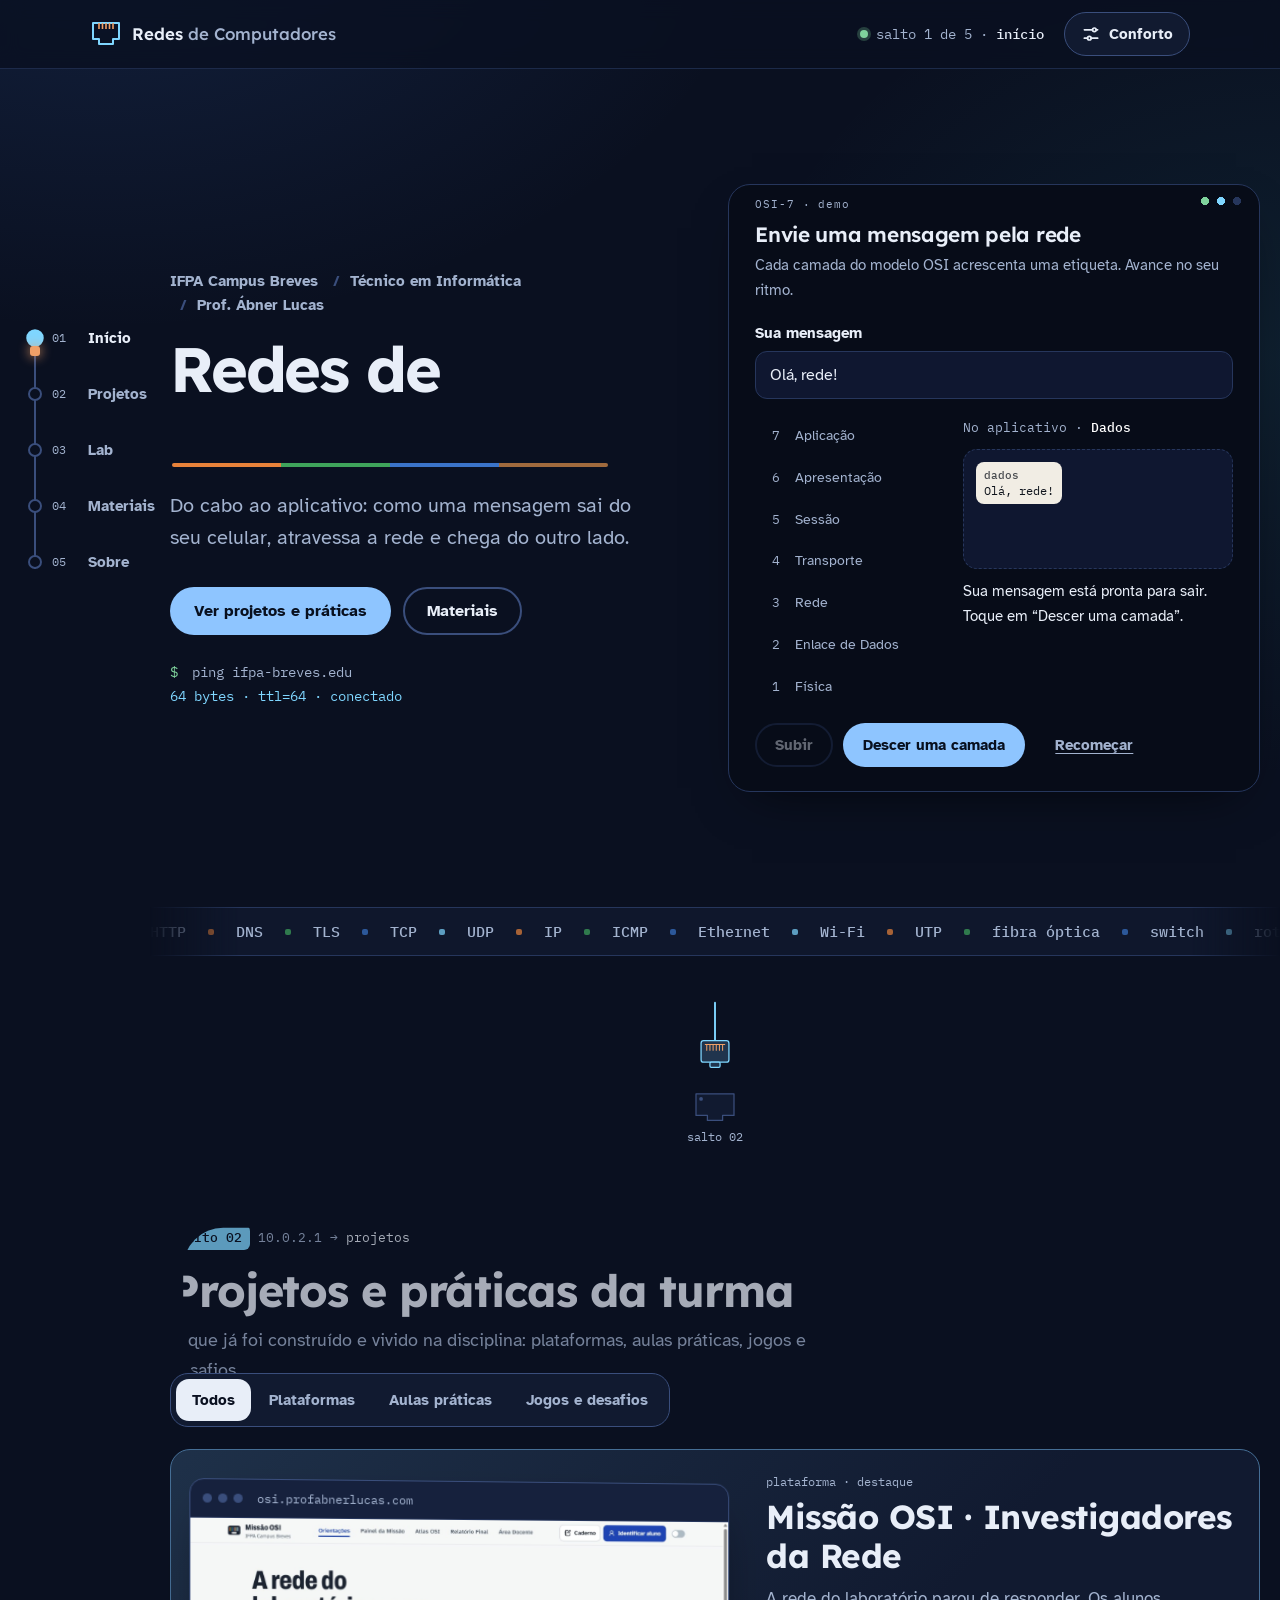
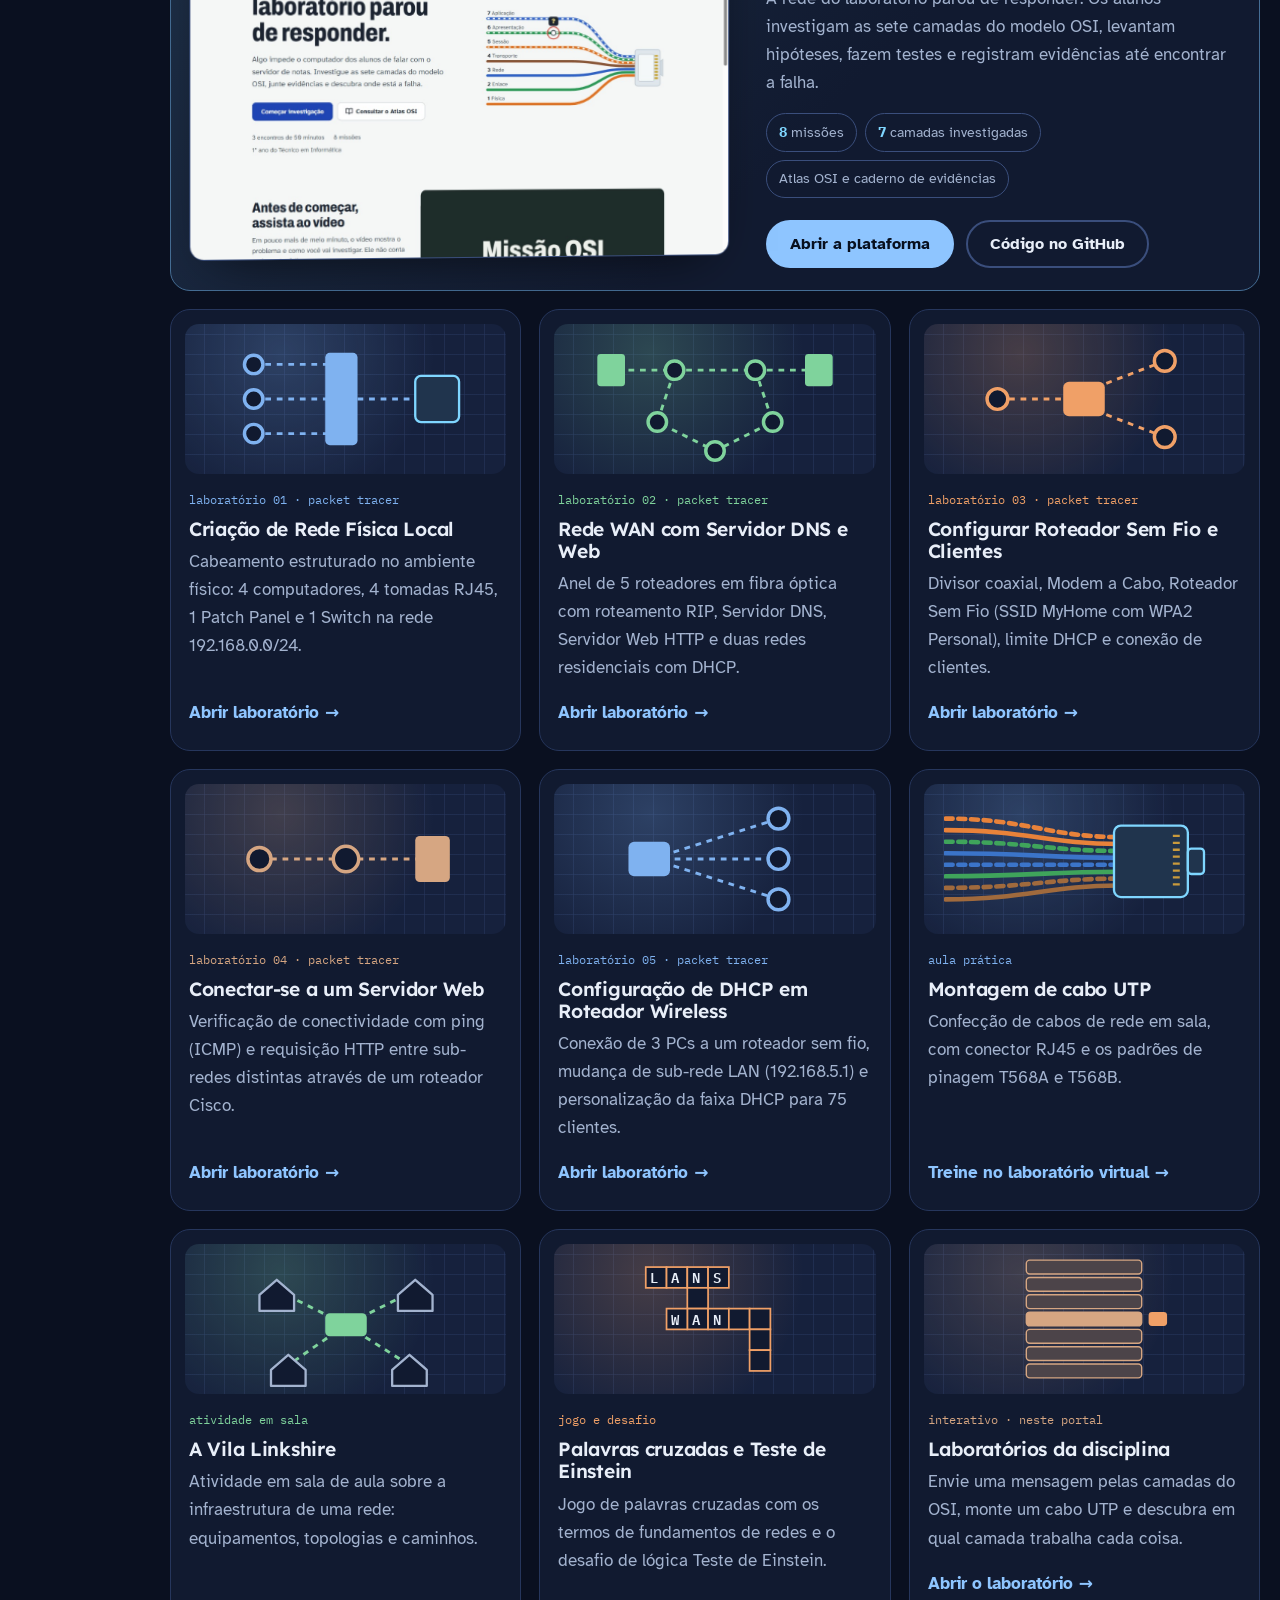
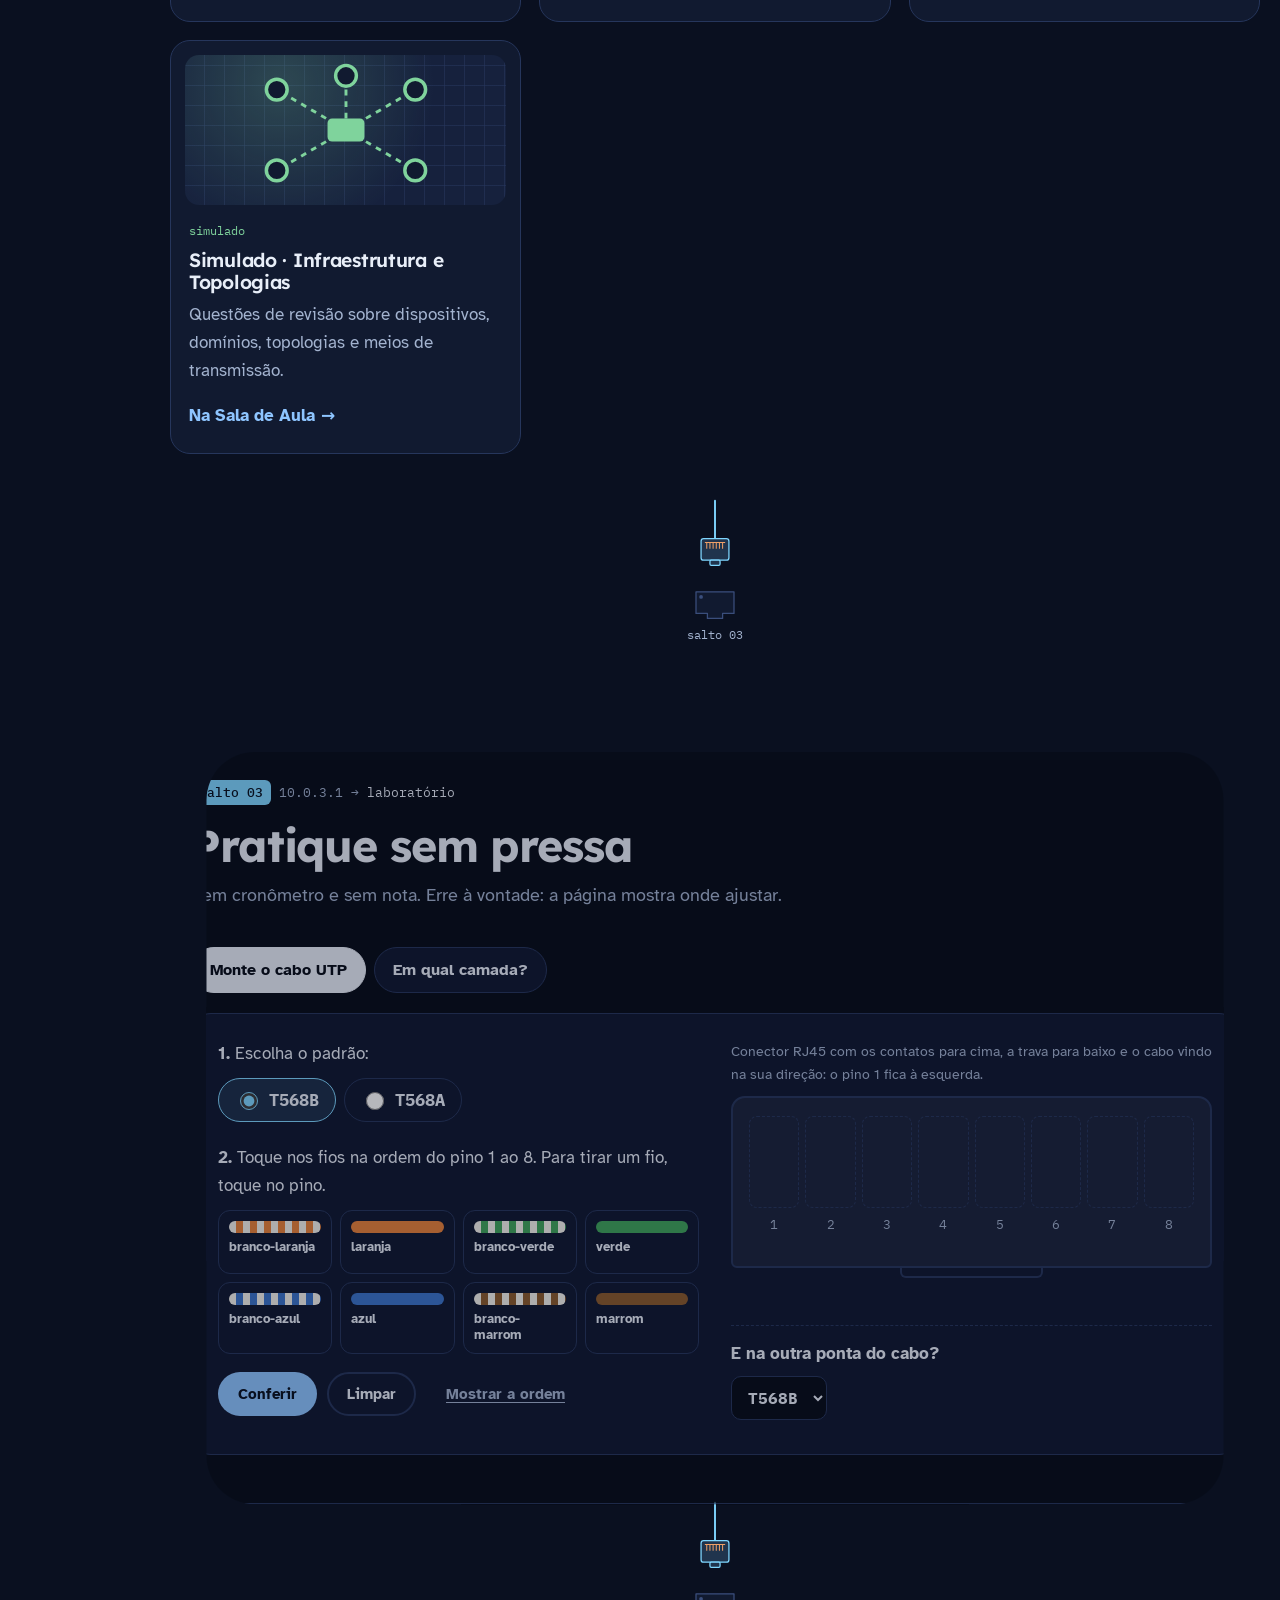
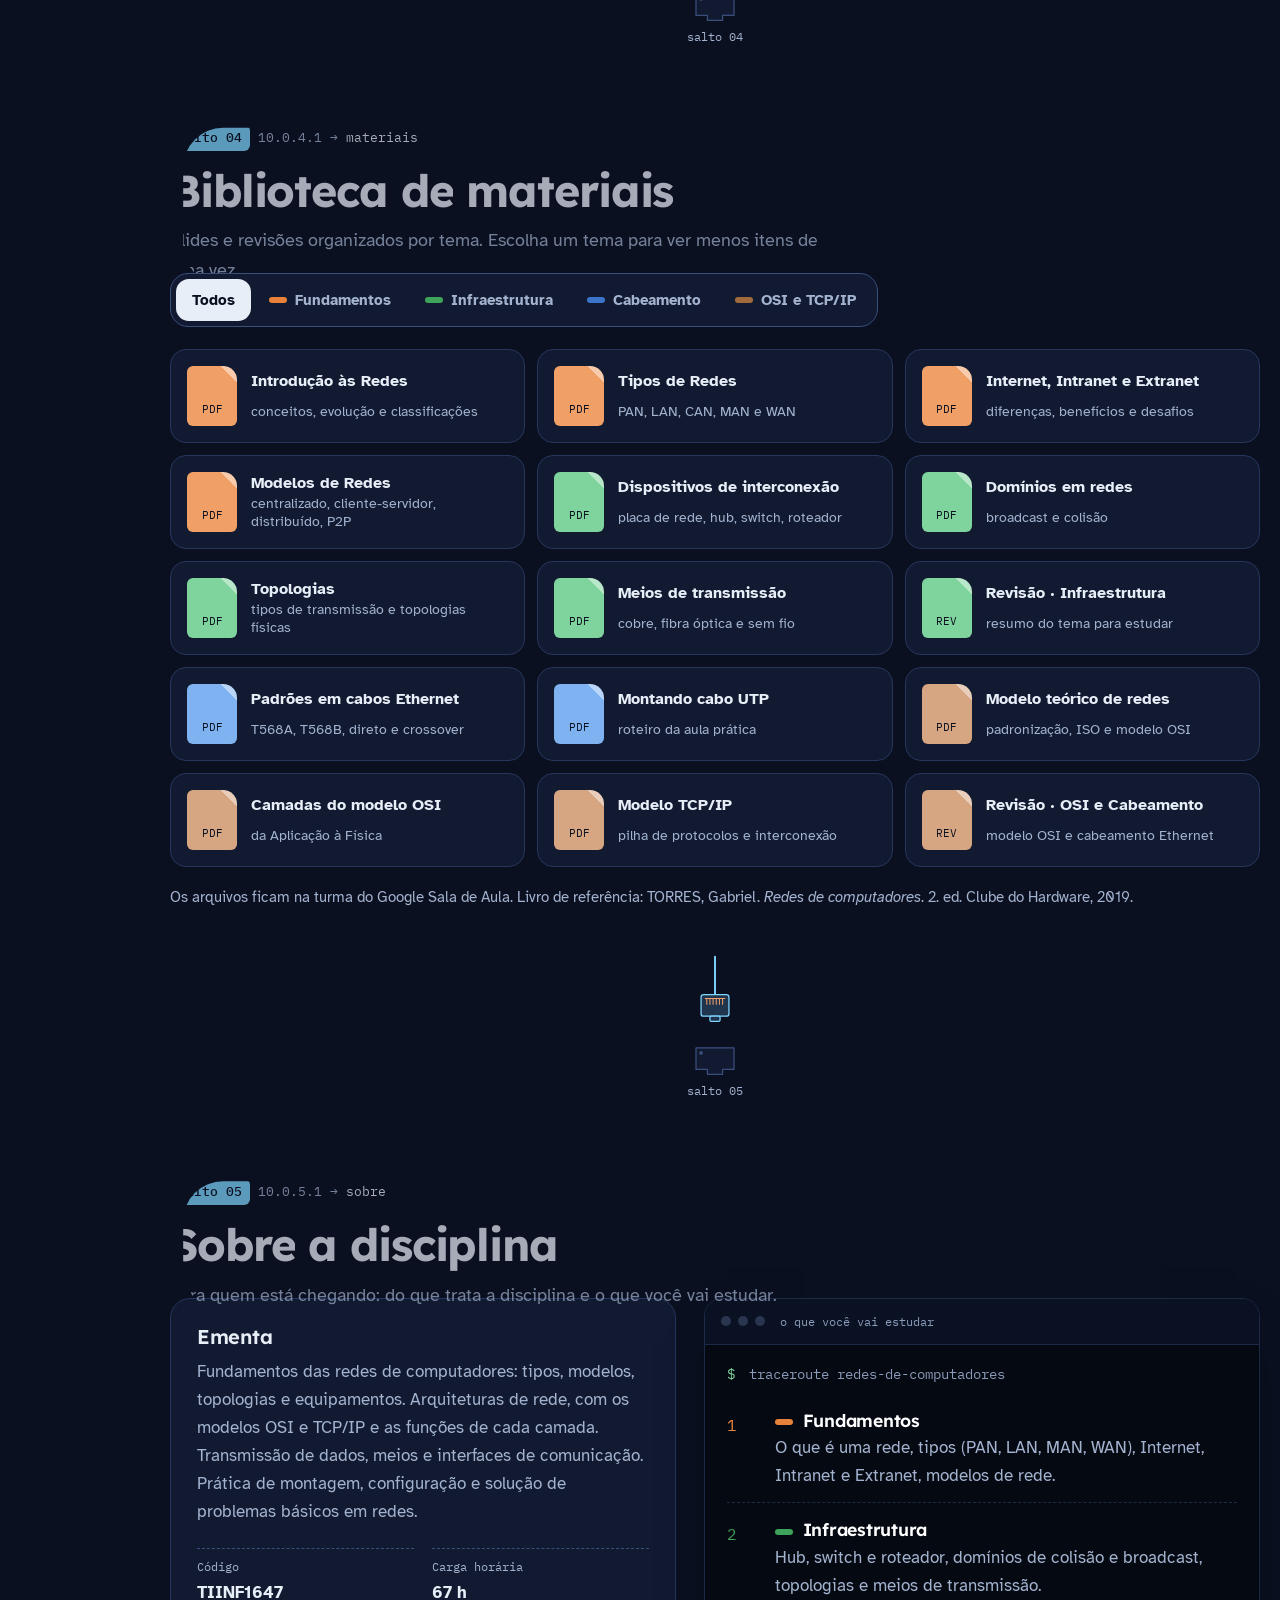
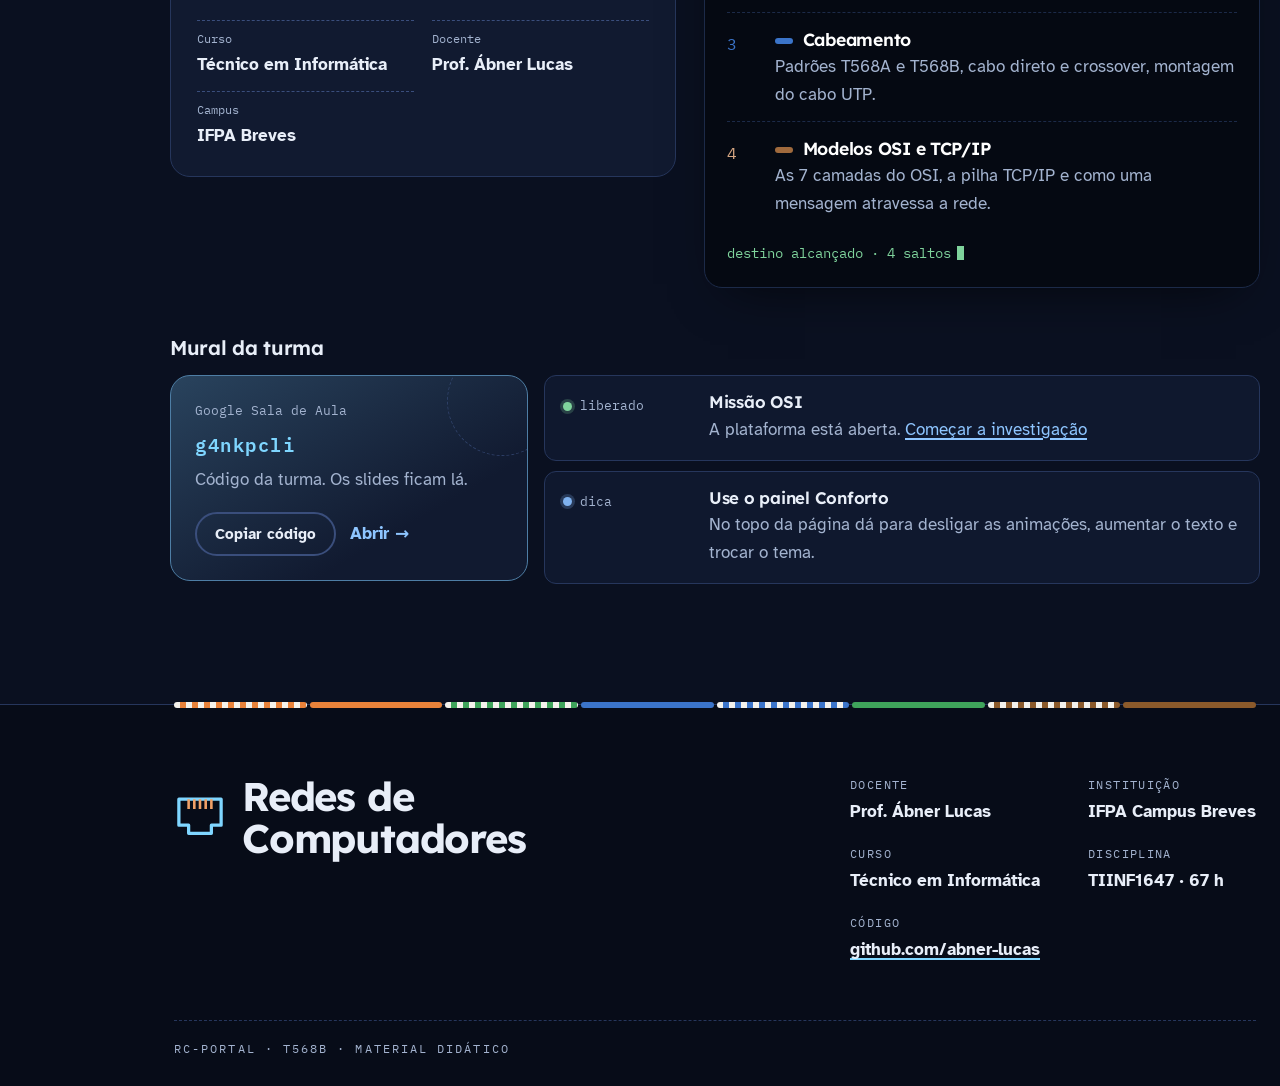
==== commit f180fed0: "Remove todas as mencoes visuais a PKA e pontos (pts) do portal e das 5 paginas de laboratorio" ====
--- a/index.html
+++ b/index.html
@@ -226,10 +226,10 @@
                             <rect class="arte-plugue" x="180" y="45" width="38" height="40" rx="5" />
                         </svg>
                     </div>
-                    <p class="selo-projeto">laboratório 01 · packet tracer (.pka)</p>
+                    <p class="selo-projeto">laboratório 01 · packet tracer</p>
                     <h3>Criação de Rede Física Local</h3>
                     <p>Cabeamento estruturado no ambiente físico: 4 computadores, 4 tomadas RJ45, 1 Patch Panel e 1 Switch na rede 192.168.0.0/24.</p>
-                    <a class="link-seta" href="./labs/rede-fisica-local.html">Abrir laboratório e baixar .PKA</a>
+                    <a class="link-seta" href="./labs/rede-fisica-local.html">Abrir laboratório</a>
                 </article>
 
                 <article class="projeto" data-tipo="pratica" data-par="verde">
@@ -241,10 +241,10 @@
                             <rect class="arte-switch" x="198" y="26" width="24" height="28" rx="3" />
                         </svg>
                     </div>
-                    <p class="selo-projeto">laboratório 02 · packet tracer (.pka)</p>
+                    <p class="selo-projeto">laboratório 02 · packet tracer</p>
                     <h3>Rede WAN com Servidor DNS e Web</h3>
                     <p>Anel de 5 roteadores em fibra óptica com roteamento RIP, Servidor DNS, Servidor Web HTTP e duas redes residenciais com DHCP.</p>
-                    <a class="link-seta" href="./labs/rede-wan-dns-web.html">Abrir laboratório e baixar .PKA</a>
+                    <a class="link-seta" href="./labs/rede-wan-dns-web.html">Abrir laboratório</a>
                 </article>
 
                 <article class="projeto" data-tipo="pratica" data-par="laranja">
@@ -255,10 +255,10 @@
                             <g class="arte-nos"><circle cx="45" cy="65" r="9" /><circle cx="190" cy="32" r="9" /><circle cx="190" cy="98" r="9" /></g>
                         </svg>
                     </div>
-                    <p class="selo-projeto">laboratório 03 · packet tracer (.pka)</p>
+                    <p class="selo-projeto">laboratório 03 · packet tracer</p>
                     <h3>Configurar Roteador Sem Fio e Clientes</h3>
                     <p>Divisor coaxial, Modem a Cabo, Roteador Sem Fio (SSID MyHome com WPA2 Personal), limite DHCP e conexão de clientes.</p>
-                    <a class="link-seta" href="./labs/roteador-sem-fio.html">Abrir laboratório e baixar .PKA</a>
+                    <a class="link-seta" href="./labs/roteador-sem-fio.html">Abrir laboratório</a>
                 </article>
 
                 <article class="projeto" data-tipo="pratica" data-par="marrom">
@@ -269,10 +269,10 @@
                             <rect class="arte-switch" x="180" y="45" width="30" height="40" rx="4" />
                         </svg>
                     </div>
-                    <p class="selo-projeto">laboratório 04 · packet tracer (.pka)</p>
+                    <p class="selo-projeto">laboratório 04 · packet tracer</p>
                     <h3>Conectar-se a um Servidor Web</h3>
                     <p>Verificação de conectividade com ping (ICMP) e requisição HTTP entre sub-redes distintas através de um roteador Cisco.</p>
-                    <a class="link-seta" href="./labs/conectar-servidor-web.html">Abrir laboratório e baixar .PKA</a>
+                    <a class="link-seta" href="./labs/conectar-servidor-web.html">Abrir laboratório</a>
                 </article>
 
                 <article class="projeto" data-tipo="pratica" data-par="azul">
@@ -283,10 +283,10 @@
                             <g class="arte-nos"><circle cx="175" cy="30" r="9" /><circle cx="175" cy="65" r="9" /><circle cx="175" cy="100" r="9" /></g>
                         </svg>
                     </div>
-                    <p class="selo-projeto">laboratório 05 · packet tracer (.pka)</p>
+                    <p class="selo-projeto">laboratório 05 · packet tracer</p>
                     <h3>Configuração de DHCP em Roteador Wireless</h3>
                     <p>Conexão de 3 PCs a um roteador sem fio, mudança de sub-rede LAN (192.168.5.1) e personalização da faixa DHCP para 75 clientes.</p>
-                    <a class="link-seta" href="./labs/configurar-dhcp-wireless.html">Abrir laboratório e baixar .PKA</a>
+                    <a class="link-seta" href="./labs/configurar-dhcp-wireless.html">Abrir laboratório</a>
                 </article>
 
                 <article class="projeto" data-tipo="pratica" data-par="azul">
